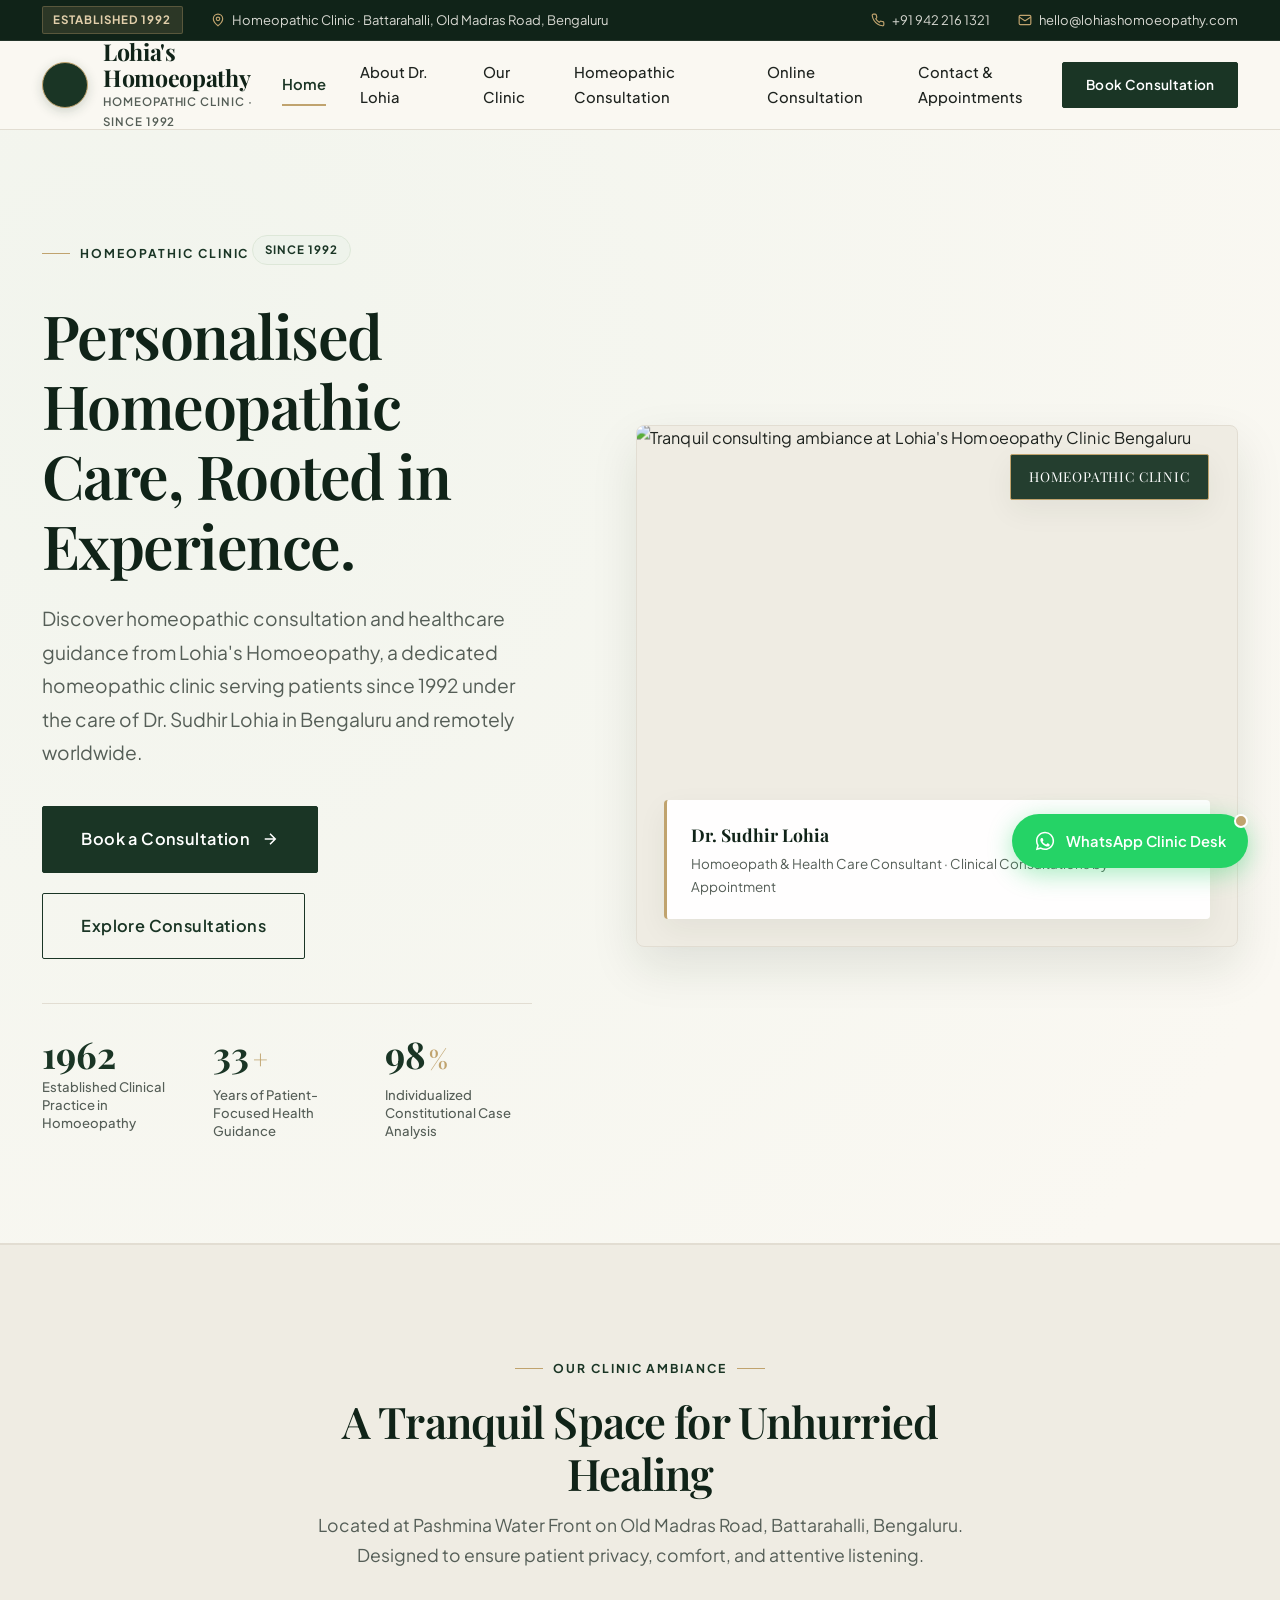
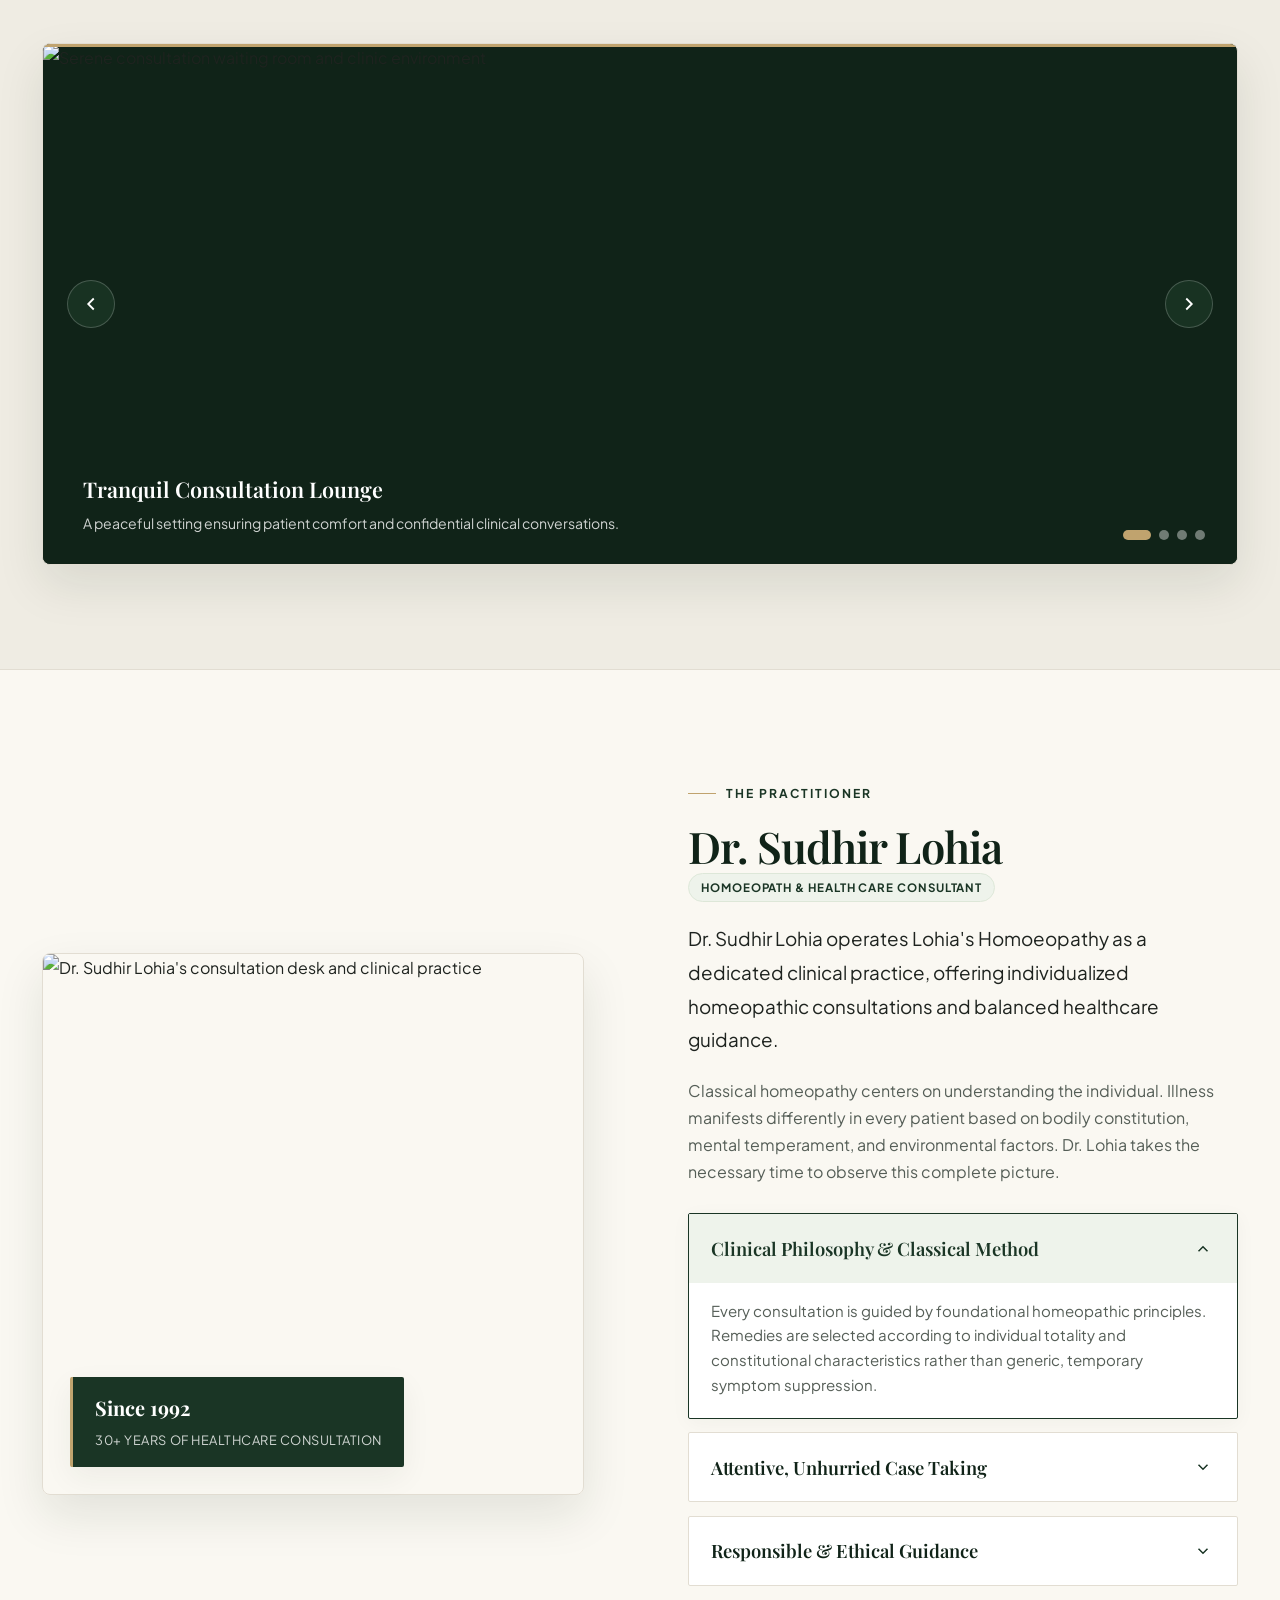
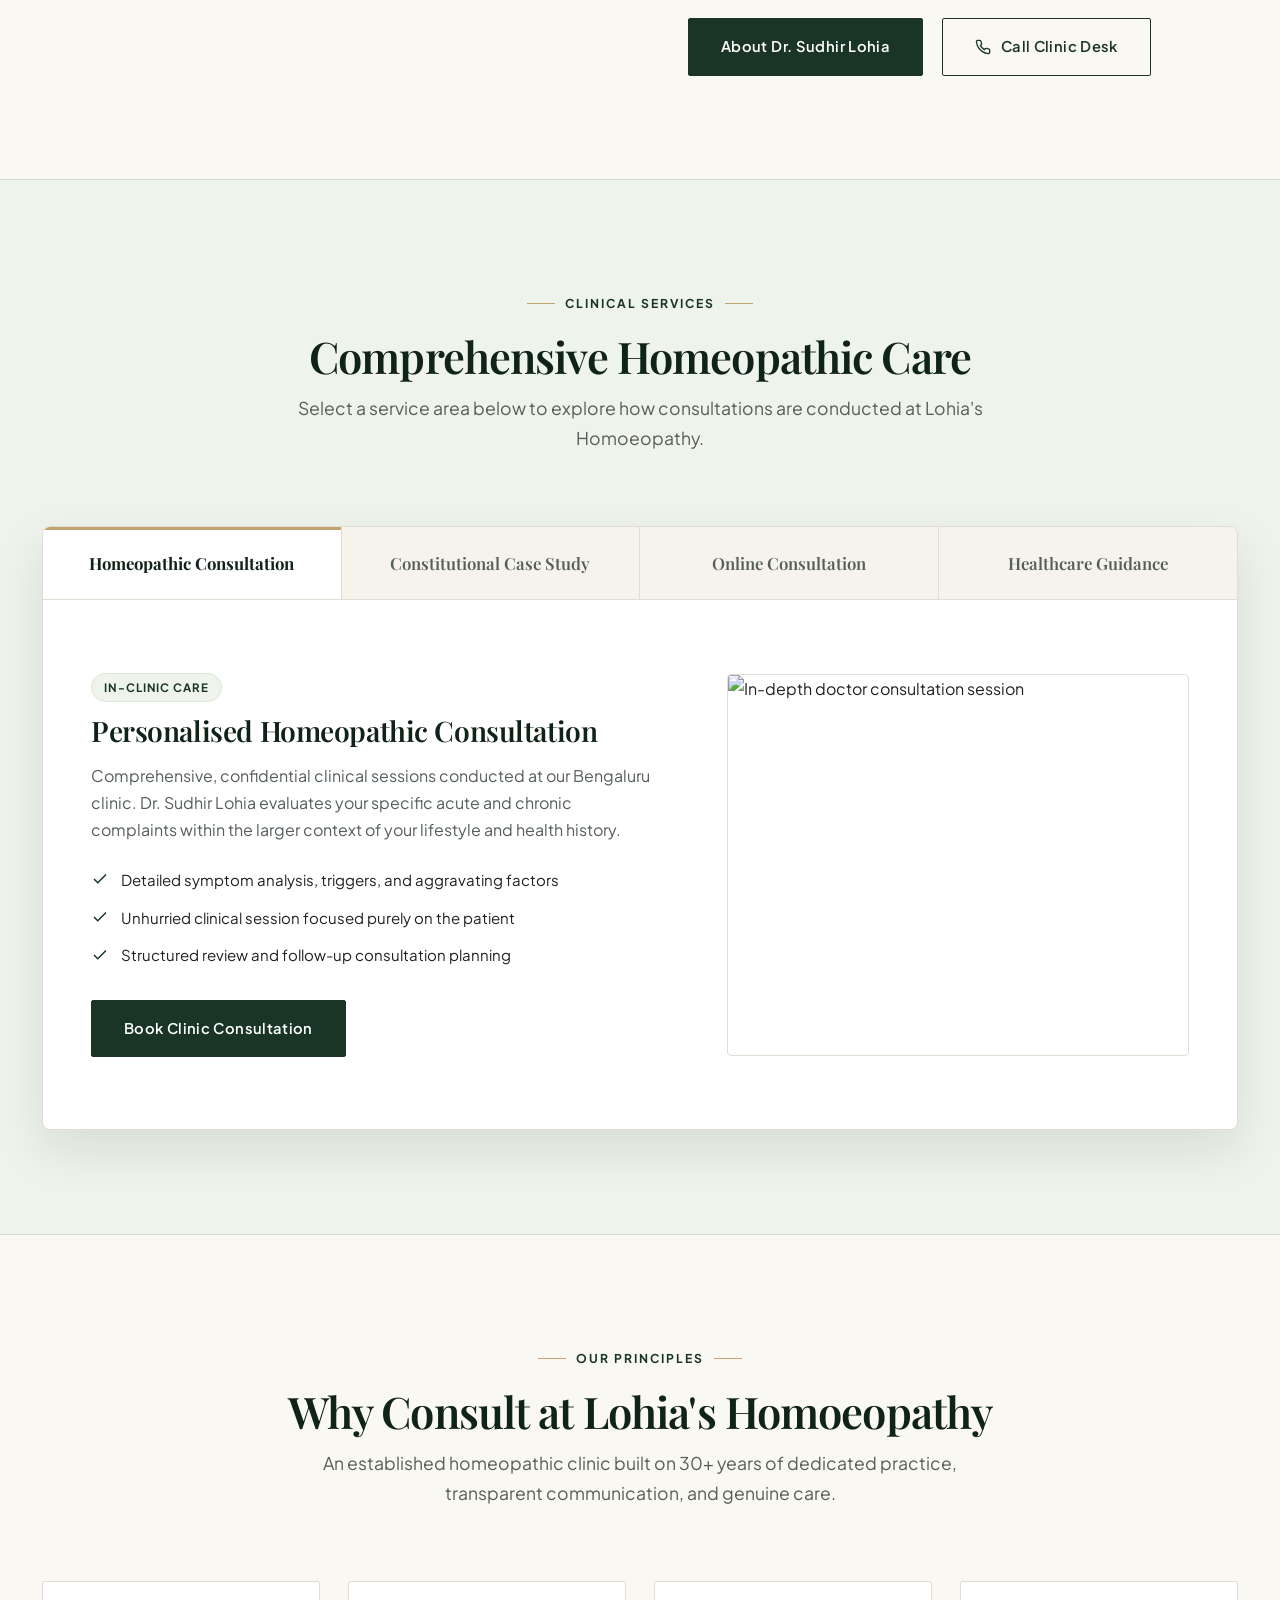
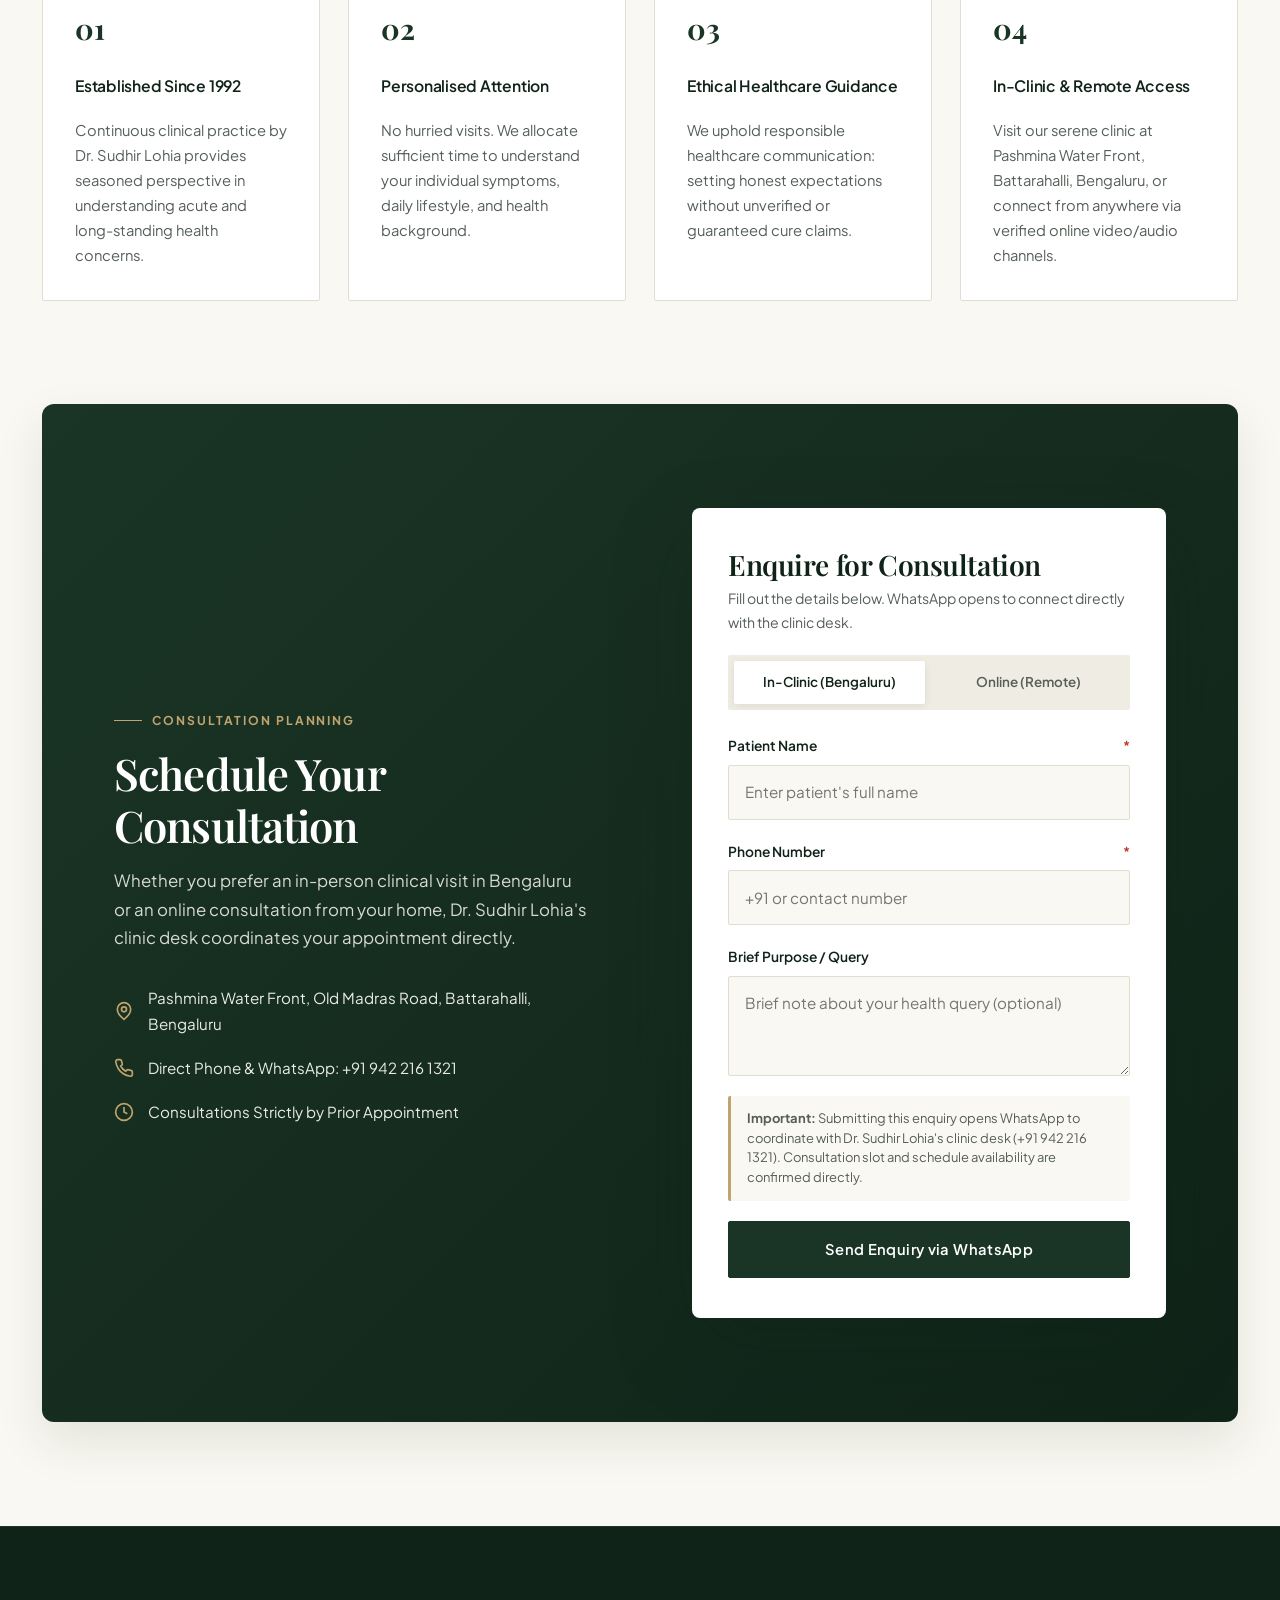
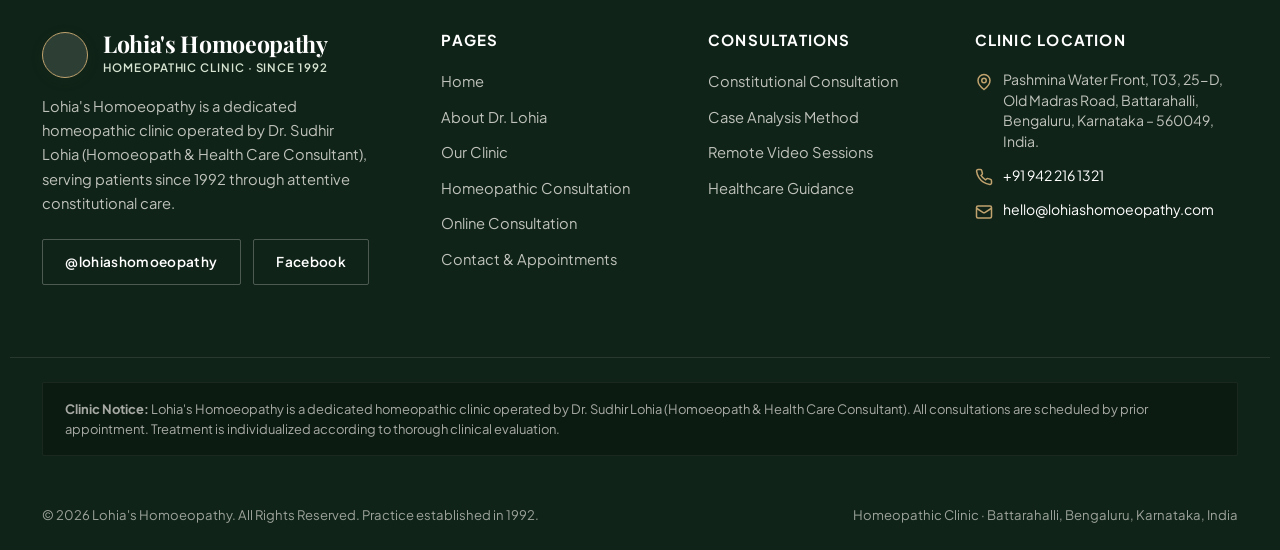
==== index.html @ fb3fc8ce "feat: add website pages, CSS styles, and deployment config for Lohia's Homoeopathy" ====
<!DOCTYPE html>
<html lang="en">
<head>
  <meta charset="UTF-8">
  <meta name="viewport" content="width=device-width, initial-scale=1.0">
  <title>Lohia's Homoeopathy | Homeopathic Clinic Bengaluru – Dr. Sudhir Lohia</title>
  <meta name="description" content="Lohia's Homoeopathy is a premier homeopathic clinic in Battarahalli, Bengaluru, operated by Dr. Sudhir Lohia since 1992. Personalised constitutional consultation and healthcare guidance.">
  <meta name="keywords" content="homeopathic clinic Bengaluru, Dr Sudhir Lohia, homeopathy doctor Battarahalli, Old Madras Road homeopathic clinic, online homeopathic consultation India">
  <meta name="author" content="Lohia's Homoeopathy">
  <link rel="canonical" href="https://www.lohiashomoeopathy.com/">

  <!-- Open Graph -->
  <meta property="og:type" content="website">
  <meta property="og:url" content="https://www.lohiashomoeopathy.com/">
  <meta property="og:title" content="Lohia's Homoeopathy | Homeopathic Clinic Since 1992">
  <meta property="og:description" content="Personalised homeopathic consultation and healthcare guidance by Dr. Sudhir Lohia. Established in 1992 in Bengaluru.">
  <meta property="og:site_name" content="Lohia's Homoeopathy">

  <!-- Google Fonts Preconnect -->
  <link rel="preconnect" href="https://fonts.googleapis.com">
  <link rel="preconnect" href="https://fonts.gstatic.com" crossorigin>
  <link href="https://fonts.googleapis.com/css2?family=Playfair+Display:ital,wght@0,500;0,600;0,700;1,400;1,600&family=Plus+Jakarta+Sans:wght@300;400;500;600;700&display=swap" rel="stylesheet">

  <link rel="stylesheet" href="css/style.css">

  <!-- Schema.org Medical Clinic Structured Data -->
  <script type="application/ld+json">
  {
    "@context": "https://schema.org",
    "@type": "MedicalClinic",
    "name": "Lohia's Homoeopathy",
    "description": "Homeopathic clinic in Bengaluru operated by Dr. Sudhir Lohia, Homoeopath & Health Care Consultant. Established in 1992.",
    "telephone": "+919422161321",
    "email": "hello@lohiashomoeopathy.com",
    "url": "https://www.lohiashomoeopathy.com",
    "foundingDate": "1992",
    "founder": {
      "@type": "Person",
      "name": "Dr. Sudhir Lohia",
      "jobTitle": "Homoeopath & Health Care Consultant"
    },
    "address": {
      "@type": "PostalAddress",
      "streetAddress": "Pashmina Water Front, T03, 25-D, Old Madras Road, Battarahalli",
      "addressLocality": "Bengaluru",
      "addressRegion": "Karnataka",
      "postalCode": "560049",
      "addressCountry": "IN"
    },
    "priceRange": "$$"
  }
  </script>
</head>
<body>

  <a href="#mainContent" class="skip-link">Skip to main content</a>

  <!-- Top Utility Strip -->
  <div class="top-bar">
    <div class="container top-bar-inner">
      <div class="top-bar-left">
        <span class="top-bar-badge">Established 1992</span>
        <span class="top-bar-item">
          <svg width="14" height="14" viewBox="0 0 24 24" fill="none" stroke="currentColor" stroke-width="2"><path d="M20 10c0 6-8 12-8 12s-8-6-8-12a8 8 0 0 1 16 0Z"/><circle cx="12" cy="10" r="3"/></svg>
          Homeopathic Clinic · Battarahalli, Old Madras Road, Bengaluru
        </span>
      </div>
      <div class="top-bar-right">
        <a href="tel:+919422161321" class="top-bar-item">
          <svg width="14" height="14" viewBox="0 0 24 24" fill="none" stroke="currentColor" stroke-width="2"><path d="M22 16.92v3a2 2 0 0 1-2.18 2 19.79 19.79 0 0 1-8.63-3.07 19.5 19.5 0 0 1-6-6 19.79 19.79 0 0 1-3.07-8.67A2 2 0 0 1 4.11 2h3a2 2 0 0 1 2 1.72 12.84 12.84 0 0 0 .7 2.81 2 2 0 0 1-.45 2.11L8.09 9.91a16 16 0 0 0 6 6l1.27-1.27a2 2 0 0 1 2.11-.45 12.84 12.84 0 0 0 2.81.7A2 2 0 0 1 22 16.92z"/></svg>
          +91 942 216 1321
        </a>
        <a href="mailto:hello@lohiashomoeopathy.com" class="top-bar-item">
          <svg width="14" height="14" viewBox="0 0 24 24" fill="none" stroke="currentColor" stroke-width="2"><rect width="20" height="16" x="2" y="4" rx="2"/><path d="m22 7-8.97 5.7a1.94 1.94 0 0 1-2.06 0L2 7"/></svg>
          hello@lohiashomoeopathy.com
        </a>
      </div>
    </div>
  </div>

  <!-- Main Site Header -->
  <header class="site-header" id="siteHeader">
    <div class="container nav-container">
      <a href="index.html" class="brand" aria-label="Lohia's Homoeopathy Clinic Home">
        <div class="brand-emblem">
          <svg viewBox="0 0 24 24" fill="none" stroke="currentColor" stroke-width="1.8" stroke-linecap="round" stroke-linejoin="round">
            <path d="M12 2v20M17 5H9.5a3.5 3.5 0 0 0 0 7h5a3.5 3.5 0 0 1 0 7H6"/>
          </svg>
        </div>
        <div class="brand-text">
          <span class="brand-name">Lohia's Homoeopathy</span>
          <span class="brand-tagline">Homeopathic Clinic · Since 1992</span>
        </div>
      </a>

      <!-- Desktop Nav -->
      <nav class="nav-menu" aria-label="Primary Navigation">
        <a href="index.html" class="nav-link active">Home</a>
        <a href="about.html" class="nav-link">About Dr. Lohia</a>
        <a href="clinic.html" class="nav-link">Our Clinic</a>
        <a href="consultation.html" class="nav-link">Homeopathic Consultation</a>
        <a href="online-consultation.html" class="nav-link">Online Consultation</a>
        <a href="contact.html" class="nav-link">Contact &amp; Appointments</a>
      </nav>

      <div class="nav-actions">
        <button type="button" class="btn btn-primary btn-sm btn-header-cta" data-modal-trigger="consultation">
          Book Consultation
        </button>
        <button type="button" class="mobile-toggle" id="mobileToggle" aria-label="Open navigation menu">
          <svg width="24" height="24" viewBox="0 0 24 24" fill="none" stroke="currentColor" stroke-width="2" stroke-linecap="round"><line x1="3" y1="12" x2="21" y2="12"/><line x1="3" y1="6" x2="21" y2="6"/><line x1="3" y1="18" x2="21" y2="18"/></svg>
        </button>
      </div>
    </div>
  </header>

  <!-- Mobile Drawer -->
  <div class="mobile-drawer-backdrop" id="mobileBackdrop"></div>
  <aside class="mobile-nav-drawer" id="mobileDrawer" aria-label="Mobile Navigation">
    <div class="mobile-drawer-header">
      <div class="brand">
        <div class="brand-emblem">
          <svg viewBox="0 0 24 24" fill="none" stroke="currentColor" stroke-width="1.8"><path d="M12 2v20M17 5H9.5a3.5 3.5 0 0 0 0 7h5a3.5 3.5 0 0 1 0 7H6"/></svg>
        </div>
        <div class="brand-text">
          <span class="brand-name">Lohia's</span>
          <span class="brand-tagline">Homeopathic Clinic</span>
        </div>
      </div>
      <button type="button" class="modal-close-btn" id="mobileClose" aria-label="Close navigation menu">
        <svg width="20" height="20" viewBox="0 0 24 24" fill="none" stroke="currentColor" stroke-width="2"><line x1="18" y1="6" x2="6" y2="18"/><line x1="6" y1="6" x2="18" y2="18"/></svg>
      </button>
    </div>

    <div class="mobile-nav-list">
      <a href="index.html" class="mobile-nav-link active">Home</a>
      <a href="about.html" class="mobile-nav-link">About Dr. Lohia</a>
      <a href="clinic.html" class="mobile-nav-link">Our Clinic</a>
      <a href="consultation.html" class="mobile-nav-link">Homeopathic Consultation</a>
      <a href="online-consultation.html" class="mobile-nav-link">Online Consultation</a>
      <a href="contact.html" class="mobile-nav-link">Contact &amp; Appointments</a>
    </div>

    <button type="button" class="btn btn-primary" style="width: 100%; margin-bottom: 1.5rem;" data-modal-trigger="consultation">
      Book a Consultation
    </button>

    <div class="mobile-drawer-footer">
      <div style="margin-bottom: 0.65rem;">
        <span class="top-bar-badge">Homeopathic Clinic · Since 1992</span>
      </div>
      <p style="font-size: 0.85rem; color: var(--color-text-muted); margin-bottom: 0.75rem;">
        Pashmina Water Front, Old Madras Road, Battarahalli, Bengaluru
      </p>
      <p style="font-size: 0.85rem; color: var(--color-text-muted);">
        <a href="tel:+919422161321" style="font-weight: 600; color: var(--color-primary-dark);">+91 942 216 1321</a>
      </p>
    </div>
  </aside>

  <!-- Main Content -->
  <main id="mainContent">
    
    <!-- 1. Cinematic Hero Section -->
    <section class="hero">
      <div class="container hero-grid">
        <div class="hero-content">
          <div class="reveal-on-scroll stagger-1" style="margin-bottom: 1.25rem;">
            <span class="eyebrow">Homeopathic Clinic</span>
            <span class="badge-tag">Since 1992</span>
          </div>

          <h1 class="hero-title reveal-on-scroll stagger-2">
            Personalised Homeopathic Care, Rooted in Experience.
          </h1>

          <p class="hero-description reveal-on-scroll stagger-3">
            Discover homeopathic consultation and healthcare guidance from Lohia's Homoeopathy, a dedicated homeopathic clinic serving patients since 1992 under the care of Dr. Sudhir Lohia in Bengaluru and remotely worldwide.
          </p>

          <div class="hero-actions reveal-on-scroll stagger-4">
            <button type="button" class="btn btn-primary btn-lg" data-modal-trigger="consultation">
              Book a Consultation
              <svg width="18" height="18" viewBox="0 0 24 24" fill="none" stroke="currentColor" stroke-width="2"><path d="M5 12h14M12 5l7 7-7 7"/></svg>
            </button>
            <a href="consultation.html" class="btn btn-secondary btn-lg">
              Explore Consultations
            </a>
          </div>

          <!-- Animated Experience Counter -->
          <div class="hero-experience-strip reveal-on-scroll stagger-4">
            <div class="experience-counter-item">
              <div class="counter-number-wrap">
                <span class="counter-value" data-counter="1992">1992</span>
              </div>
              <span class="counter-label">Established Clinical Practice in Homoeopathy</span>
            </div>

            <div class="experience-counter-item">
              <div class="counter-number-wrap">
                <span class="counter-value" data-counter="34">0</span>
                <span class="counter-suffix">+</span>
              </div>
              <span class="counter-label">Years of Patient-Focused Health Guidance</span>
            </div>

            <div class="experience-counter-item">
              <div class="counter-number-wrap">
                <span class="counter-value" data-counter="100">0</span>
                <span class="counter-suffix">%</span>
              </div>
              <span class="counter-label">Individualized Constitutional Case Analysis</span>
            </div>
          </div>
        </div>

        <div class="hero-visual-frame reveal-on-scroll stagger-2">
          <div class="hero-visual-card">
            <img src="https://images.unsplash.com/photo-1629909613654-28e377c37b09?auto=format&fit=crop&w=1200&q=80" 
                 alt="Tranquil consulting ambiance at Lohia's Homoeopathy Clinic Bengaluru" 
                 width="600" height="520">
            <div class="hero-overlay-stamp">Homeopathic Clinic</div>
          </div>

          <div class="hero-caption-card">
            <div class="hero-caption-title">Dr. Sudhir Lohia</div>
            <div class="hero-caption-text">Homoeopath &amp; Health Care Consultant · Clinical Consultations by Appointment</div>
          </div>
        </div>
      </div>
    </section>

    <!-- 2. Auto-Playing Clinic Carousel Section -->
    <section class="section section-alt">
      <div class="container">
        <div class="section-header text-center reveal-on-scroll">
          <span class="eyebrow eyebrow-center">Our Clinic Ambiance</span>
          <h2>A Tranquil Space for Unhurried Healing</h2>
          <p>
            Located at Pashmina Water Front on Old Madras Road, Battarahalli, Bengaluru. Designed to ensure patient privacy, comfort, and attentive listening.
          </p>
        </div>

        <!-- Carousel Component with 2-3s Auto timer & touch/swipe -->
        <div class="carousel-wrapper reveal-on-scroll">
          <div class="carousel-progress-bar" id="carouselProgressBar"></div>

          <div class="carousel-track-container" id="clinicCarouselTrack">
            <!-- Slide 1 -->
            <div class="carousel-slide active" role="group" aria-label="Slide 1 of 4">
              <img src="https://images.unsplash.com/photo-1516549655169-df83a0774514?auto=format&fit=crop&w=1200&q=80" 
                   alt="Serene consultation waiting room and clinic environment" 
                   loading="lazy">
              <div class="carousel-slide-caption">
                <div class="carousel-slide-title">Tranquil Consultation Lounge</div>
                <p class="carousel-slide-sub">A peaceful setting ensuring patient comfort and confidential clinical conversations.</p>
              </div>
            </div>

            <!-- Slide 2 -->
            <div class="carousel-slide" role="group" aria-label="Slide 2 of 4">
              <img src="https://images.unsplash.com/photo-1576091160399-112ba8d25d1d?auto=format&fit=crop&w=1200&q=80" 
                   alt="Doctor consulting desk for in-depth homeopathic case taking" 
                   loading="lazy">
              <div class="carousel-slide-caption">
                <div class="carousel-slide-title">Attentive Doctor Consultation Desk</div>
                <p class="carousel-slide-sub">Dedicated, unhurried time spent understanding your complete health picture and symptoms.</p>
              </div>
            </div>

            <!-- Slide 3 -->
            <div class="carousel-slide" role="group" aria-label="Slide 3 of 4">
              <img src="https://images.unsplash.com/photo-1622253692010-333f2da6031d?auto=format&fit=crop&w=1200&q=80" 
                   alt="Clinical case study and prescription evaluation" 
                   loading="lazy">
              <div class="carousel-slide-caption">
                <div class="carousel-slide-title">Constitutional Case Evaluation</div>
                <p class="carousel-slide-sub">Careful case analysis following classical homeopathic methodology since 1992.</p>
              </div>
            </div>

            <!-- Slide 4 -->
            <div class="carousel-slide" role="group" aria-label="Slide 4 of 4">
              <img src="https://images.unsplash.com/photo-1584308666744-24d5c474f2ae?auto=format&fit=crop&w=1200&q=80" 
                   alt="Clinical remedy preparation and dispensing area" 
                   loading="lazy">
              <div class="carousel-slide-caption">
                <div class="carousel-slide-title">Clinical Remedy Dispensing</div>
                <p class="carousel-slide-sub">Carefully dispensed homeopathic preparations tailored directly to the patient's consultation.</p>
              </div>
            </div>
          </div>

          <!-- Carousel Controls -->
          <button type="button" class="carousel-nav-btn carousel-prev" id="carouselPrev" aria-label="Previous slide">
            <svg width="22" height="22" viewBox="0 0 24 24" fill="none" stroke="currentColor" stroke-width="2"><path d="m15 18-6-6 6-6"/></svg>
          </button>
          <button type="button" class="carousel-nav-btn carousel-next" id="carouselNext" aria-label="Next slide">
            <svg width="22" height="22" viewBox="0 0 24 24" fill="none" stroke="currentColor" stroke-width="2"><path d="m9 18 6-6-6-6"/></svg>
          </button>

          <!-- Dots Pagination -->
          <div class="carousel-indicators" role="tablist">
            <button type="button" class="carousel-dot active" role="tab" aria-selected="true" aria-label="Go to slide 1"></button>
            <button type="button" class="carousel-dot" role="tab" aria-selected="false" aria-label="Go to slide 2"></button>
            <button type="button" class="carousel-dot" role="tab" aria-selected="false" aria-label="Go to slide 3"></button>
            <button type="button" class="carousel-dot" role="tab" aria-selected="false" aria-label="Go to slide 4"></button>
          </div>
        </div>
      </div>
    </section>

    <!-- 3. Interactive Doctor Introduction Section -->
    <section class="section">
      <div class="container doctor-interactive-grid">
        <div class="doctor-media-col reveal-on-scroll">
          <div class="doctor-portrait-frame">
            <img src="https://images.unsplash.com/photo-1532938911079-1b06ac7ceec7?auto=format&fit=crop&w=1000&q=80" 
                 alt="Dr. Sudhir Lohia's consultation desk and clinical practice" 
                 width="540" height="540" loading="lazy">
          </div>
          <div class="doctor-experience-tag">
            <strong>Since 1992</strong>
            <span>30+ Years of Healthcare Consultation</span>
          </div>
        </div>

        <div class="doctor-text-col reveal-on-scroll">
          <span class="eyebrow">The Practitioner</span>
          <h2>Dr. Sudhir Lohia</h2>
          <span class="badge-tag" style="margin-bottom: 1.25rem;">Homoeopath &amp; Health Care Consultant</span>

          <p class="lead">
            Dr. Sudhir Lohia operates Lohia's Homoeopathy as a dedicated clinical practice, offering individualized homeopathic consultations and balanced healthcare guidance.
          </p>

          <p>
            Classical homeopathy centers on understanding the individual. Illness manifests differently in every patient based on bodily constitution, mental temperament, and environmental factors. Dr. Lohia takes the necessary time to observe this complete picture.
          </p>

          <!-- Interactive Accordion Tabs -->
          <div class="doctor-tabs">
            <!-- Tab 1 -->
            <div class="doctor-tab-item active">
              <button type="button" class="doctor-tab-header" aria-expanded="true">
                <span>Clinical Philosophy &amp; Classical Method</span>
                <span class="doctor-tab-icon">
                  <svg width="18" height="18" viewBox="0 0 24 24" fill="none" stroke="currentColor" stroke-width="2"><path d="m6 9 6 6 6-6"/></svg>
                </span>
              </button>
              <div class="doctor-tab-content">
                <p>
                  Every consultation is guided by foundational homeopathic principles. Remedies are selected according to individual totality and constitutional characteristics rather than generic, temporary symptom suppression.
                </p>
              </div>
            </div>

            <!-- Tab 2 -->
            <div class="doctor-tab-item">
              <button type="button" class="doctor-tab-header" aria-expanded="false">
                <span>Attentive, Unhurried Case Taking</span>
                <span class="doctor-tab-icon">
                  <svg width="18" height="18" viewBox="0 0 24 24" fill="none" stroke="currentColor" stroke-width="2"><path d="m6 9 6 6 6-6"/></svg>
                </span>
              </button>
              <div class="doctor-tab-content">
                <p>
                  An initial consultation with Dr. Lohia involves thorough evaluation of chief complaints, triggers, modalities, physical sensitivities, sleep patterns, and lifestyle stresses to determine the most suitable homeopathic guidance.
                </p>
              </div>
            </div>

            <!-- Tab 3 -->
            <div class="doctor-tab-item">
              <button type="button" class="doctor-tab-header" aria-expanded="false">
                <span>Responsible &amp; Ethical Guidance</span>
                <span class="doctor-tab-icon">
                  <svg width="18" height="18" viewBox="0 0 24 24" fill="none" stroke="currentColor" stroke-width="2"><path d="m6 9 6 6 6-6"/></svg>
                </span>
              </button>
              <div class="doctor-tab-content">
                <p>
                  We operate with transparent medical ethics: setting realistic timelines, clarifying the course of treatment, and offering balanced dietary and daily lifestyle advice alongside prescribed remedies.
                </p>
              </div>
            </div>
          </div>

          <div class="btn-group" style="margin-top: 2rem;">
            <a href="about.html" class="btn btn-primary">About Dr. Sudhir Lohia</a>
            <a href="tel:+919422161321" class="btn btn-secondary">
              <svg width="16" height="16" viewBox="0 0 24 24" fill="none" stroke="currentColor" stroke-width="2"><path d="M22 16.92v3a2 2 0 0 1-2.18 2 19.79 19.79 0 0 1-8.63-3.07 19.5 19.5 0 0 1-6-6 19.79 19.79 0 0 1-3.07-8.67A2 2 0 0 1 4.11 2h3a2 2 0 0 1 2 1.72 12.84 12.84 0 0 0 .7 2.81 2 2 0 0 1-.45 2.11L8.09 9.91a16 16 0 0 0 6 6l1.27-1.27a2 2 0 0 1 2.11-.45 12.84 12.84 0 0 0 2.81.7A2 2 0 0 1 22 16.92z"/></svg>
              Call Clinic Desk
            </a>
          </div>
        </div>
      </div>
    </section>

    <!-- 4. Interactive Clinical Services Presentation -->
    <section class="section section-wash">
      <div class="container">
        <div class="section-header text-center reveal-on-scroll">
          <span class="eyebrow eyebrow-center">Clinical Services</span>
          <h2>Comprehensive Homeopathic Care</h2>
          <p>
            Select a service area below to explore how consultations are conducted at Lohia's Homoeopathy.
          </p>
        </div>

        <div class="service-showcase-box reveal-on-scroll">
          <!-- Interactive Tabs -->
          <div class="service-tab-nav" role="tablist">
            <button type="button" class="service-tab-btn active" data-service-target="servicePane1" role="tab" aria-selected="true">
              Homeopathic Consultation
            </button>
            <button type="button" class="service-tab-btn" data-service-target="servicePane2" role="tab" aria-selected="false">
              Constitutional Case Study
            </button>
            <button type="button" class="service-tab-btn" data-service-target="servicePane3" role="tab" aria-selected="false">
              Online Consultation
            </button>
            <button type="button" class="service-tab-btn" data-service-target="servicePane4" role="tab" aria-selected="false">
              Healthcare Guidance
            </button>
          </div>

          <div class="service-pane-container">
            <!-- Pane 1: Homeopathic Consultation -->
            <div class="service-pane active" id="servicePane1">
              <div class="service-pane-content">
                <span class="badge-tag" style="margin-bottom: 0.75rem;">In-Clinic Care</span>
                <h3>Personalised Homeopathic Consultation</h3>
                <p>
                  Comprehensive, confidential clinical sessions conducted at our Bengaluru clinic. Dr. Sudhir Lohia evaluates your specific acute and chronic complaints within the larger context of your lifestyle and health history.
                </p>
                <div class="service-feature-checklist">
                  <div class="checklist-item">
                    <svg width="18" height="18" viewBox="0 0 24 24" fill="none" stroke="currentColor" stroke-width="2"><polyline points="20 6 9 17 4 12"/></svg>
                    <span>Detailed symptom analysis, triggers, and aggravating factors</span>
                  </div>
                  <div class="checklist-item">
                    <svg width="18" height="18" viewBox="0 0 24 24" fill="none" stroke="currentColor" stroke-width="2"><polyline points="20 6 9 17 4 12"/></svg>
                    <span>Unhurried clinical session focused purely on the patient</span>
                  </div>
                  <div class="checklist-item">
                    <svg width="18" height="18" viewBox="0 0 24 24" fill="none" stroke="currentColor" stroke-width="2"><polyline points="20 6 9 17 4 12"/></svg>
                    <span>Structured review and follow-up consultation planning</span>
                  </div>
                </div>
                <button type="button" class="btn btn-primary" data-modal-trigger="consultation" data-service="Homeopathic Consultation (In-Clinic)">
                  Book Clinic Consultation
                </button>
              </div>
              <div class="service-pane-media">
                <img src="https://images.unsplash.com/photo-1576091160399-112ba8d25d1d?auto=format&fit=crop&w=800&q=80" 
                     alt="In-depth doctor consultation session" loading="lazy">
              </div>
            </div>

            <!-- Pane 2: Constitutional Case Study -->
            <div class="service-pane" id="servicePane2">
              <div class="service-pane-content">
                <span class="badge-tag" style="margin-bottom: 0.75rem;">Deep Case Analysis</span>
                <h3>In-Depth Constitutional Case Analysis</h3>
                <p>
                  In classical homeopathy, constitutional analysis looks beyond isolated symptoms. We review bodily responses to temperature, sleep rhythms, digestion, and emotional stressors to choose tailored remedies.
                </p>
                <div class="service-feature-checklist">
                  <div class="checklist-item">
                    <svg width="18" height="18" viewBox="0 0 24 24" fill="none" stroke="currentColor" stroke-width="2"><polyline points="20 6 9 17 4 12"/></svg>
                    <span>Evaluation of constitutional sensitivities and hereditary predispositions</span>
                  </div>
                  <div class="checklist-item">
                    <svg width="18" height="18" viewBox="0 0 24 24" fill="none" stroke="currentColor" stroke-width="2"><polyline points="20 6 9 17 4 12"/></svg>
                    <span>Carefully matched homeopathic preparations dispensed directly for patient care</span>
                  </div>
                  <div class="checklist-item">
                    <svg width="18" height="18" viewBox="0 0 24 24" fill="none" stroke="currentColor" stroke-width="2"><polyline points="20 6 9 17 4 12"/></svg>
                    <span>Clear instructions on dosage timing, storage, and intake</span>
                  </div>
                </div>
                <a href="consultation.html" class="btn btn-primary">Learn About Constitutional Care</a>
              </div>
              <div class="service-pane-media">
                <img src="https://images.unsplash.com/photo-1584308666744-24d5c474f2ae?auto=format&fit=crop&w=800&q=80" 
                     alt="Careful homeopathic remedy preparation for patient care" loading="lazy">
              </div>
            </div>

            <!-- Pane 3: Online Consultation -->
            <div class="service-pane" id="servicePane3">
              <div class="service-pane-content">
                <span class="badge-tag" style="margin-bottom: 0.75rem;">Remote Healthcare</span>
                <h3>Remote Online Consultation</h3>
                <p>
                  For individuals outside Bengaluru or unable to travel to the clinic, Dr. Sudhir Lohia provides structured video and telephone consultations with the same thorough standard of care.
                </p>
                <div class="service-feature-checklist">
                  <div class="checklist-item">
                    <svg width="18" height="18" viewBox="0 0 24 24" fill="none" stroke="currentColor" stroke-width="2"><polyline points="20 6 9 17 4 12"/></svg>
                    <span>Convenient video calls or focused telephone sessions</span>
                  </div>
                  <div class="checklist-item">
                    <svg width="18" height="18" viewBox="0 0 24 24" fill="none" stroke="currentColor" stroke-width="2"><polyline points="20 6 9 17 4 12"/></svg>
                    <span>Direct appointment coordination via WhatsApp desk</span>
                  </div>
                  <div class="checklist-item">
                    <svg width="18" height="18" viewBox="0 0 24 24" fill="none" stroke="currentColor" stroke-width="2"><polyline points="20 6 9 17 4 12"/></svg>
                    <span>Comprehensive patient support for outstation and global patients</span>
                  </div>
                </div>
                <a href="online-consultation.html" class="btn btn-primary">Start Online Consultation</a>
              </div>
              <div class="service-pane-media">
                <img src="https://images.unsplash.com/photo-1622253692010-333f2da6031d?auto=format&fit=crop&w=800&q=80" 
                     alt="Doctor conducting online consultation and medical review" loading="lazy">
              </div>
            </div>

            <!-- Pane 4: Healthcare Guidance -->
            <div class="service-pane" id="servicePane4">
              <div class="service-pane-content">
                <span class="badge-tag" style="margin-bottom: 0.75rem;">Holistic Wellness</span>
                <h3>Healthcare &amp; Preventive Guidance</h3>
                <p>
                  Homoeopathic consultation is enriched by sound healthcare advice. Dr. Lohia provides realistic guidance on nutrition, daily routine, hydration, and restful habits for holistic vitality.
                </p>
                <div class="service-feature-checklist">
                  <div class="checklist-item">
                    <svg width="18" height="18" viewBox="0 0 24 24" fill="none" stroke="currentColor" stroke-width="2"><polyline points="20 6 9 17 4 12"/></svg>
                    <span>Practical dietary recommendations harmonized with your constitution</span>
                  </div>
                  <div class="checklist-item">
                    <svg width="18" height="18" viewBox="0 0 24 24" fill="none" stroke="currentColor" stroke-width="2"><polyline points="20 6 9 17 4 12"/></svg>
                    <span>Daily routine and sleep hygiene guidance</span>
                  </div>
                  <div class="checklist-item">
                    <svg width="18" height="18" viewBox="0 0 24 24" fill="none" stroke="currentColor" stroke-width="2"><polyline points="20 6 9 17 4 12"/></svg>
                    <span>Understanding seasonal vulnerabilities and building natural resilience</span>
                  </div>
                </div>
                <button type="button" class="btn btn-primary" data-modal-trigger="consultation" data-service="Healthcare Guidance">
                  Inquire Regarding Guidance
                </button>
              </div>
              <div class="service-pane-media">
                <img src="https://images.unsplash.com/photo-1512069772995-ec65ed45afd6?auto=format&fit=crop&w=800&q=80" 
                     alt="Natural healthcare details and wellness balance" loading="lazy">
              </div>
            </div>
          </div>
        </div>
      </div>
    </section>

    <!-- 5. Why Choose Our Clinic (Strictly Verified Facts) -->
    <section class="section">
      <div class="container">
        <div class="section-header text-center reveal-on-scroll">
          <span class="eyebrow eyebrow-center">Our Principles</span>
          <h2>Why Consult at Lohia's Homoeopathy</h2>
          <p>
            An established homeopathic clinic built on 30+ years of dedicated practice, transparent communication, and genuine care.
          </p>
        </div>

        <div style="display: grid; grid-template-columns: repeat(auto-fit, minmax(260px, 1fr)); gap: 1.75rem;">
          <div class="contact-info-card reveal-on-scroll" style="flex-direction: column; padding: 2rem;">
            <span style="font-family: var(--font-serif); font-size: 1.8rem; font-weight: 700; color: var(--color-primary); line-height: 1; margin-bottom: 1rem;">01</span>
            <h4>Established Since 1992</h4>
            <p style="font-size: 0.92rem; color: var(--color-text-muted); margin: 0;">
              Continuous clinical practice by Dr. Sudhir Lohia provides seasoned perspective in understanding acute and long-standing health concerns.
            </p>
          </div>

          <div class="contact-info-card reveal-on-scroll" style="flex-direction: column; padding: 2rem;">
            <span style="font-family: var(--font-serif); font-size: 1.8rem; font-weight: 700; color: var(--color-primary); line-height: 1; margin-bottom: 1rem;">02</span>
            <h4>Personalised Attention</h4>
            <p style="font-size: 0.92rem; color: var(--color-text-muted); margin: 0;">
              No hurried visits. We allocate sufficient time to understand your individual symptoms, daily lifestyle, and health background.
            </p>
          </div>

          <div class="contact-info-card reveal-on-scroll" style="flex-direction: column; padding: 2rem;">
            <span style="font-family: var(--font-serif); font-size: 1.8rem; font-weight: 700; color: var(--color-primary); line-height: 1; margin-bottom: 1rem;">03</span>
            <h4>Ethical Healthcare Guidance</h4>
            <p style="font-size: 0.92rem; color: var(--color-text-muted); margin: 0;">
              We uphold responsible healthcare communication: setting honest expectations without unverified or guaranteed cure claims.
            </p>
          </div>

          <div class="contact-info-card reveal-on-scroll" style="flex-direction: column; padding: 2rem;">
            <span style="font-family: var(--font-serif); font-size: 1.8rem; font-weight: 700; color: var(--color-primary); line-height: 1; margin-bottom: 1rem;">04</span>
            <h4>In-Clinic &amp; Remote Access</h4>
            <p style="font-size: 0.92rem; color: var(--color-text-muted); margin: 0;">
              Visit our serene clinic at Pashmina Water Front, Battarahalli, Bengaluru, or connect from anywhere via verified online video/audio channels.
            </p>
          </div>
        </div>
      </div>
    </section>

    <!-- 6. Animated Appointment Enquiry Experience -->
    <section class="section" style="padding-top: 0;">
      <div class="container">
        <div class="appointment-section-wrap reveal-on-scroll">
          <div class="appointment-grid">
            <div class="appointment-content-side">
              <span class="eyebrow" style="color: var(--color-gold);">Consultation Planning</span>
              <h2>Schedule Your Consultation</h2>
              <p>
                Whether you prefer an in-person clinical visit in Bengaluru or an online consultation from your home, Dr. Sudhir Lohia's clinic desk coordinates your appointment directly.
              </p>

              <div class="clinic-quick-facts">
                <div class="quick-fact-item">
                  <svg width="20" height="20" viewBox="0 0 24 24" fill="none" stroke="currentColor" stroke-width="2"><path d="M20 10c0 6-8 12-8 12s-8-6-8-12a8 8 0 0 1 16 0Z"/><circle cx="12" cy="10" r="3"/></svg>
                  <span>Pashmina Water Front, Old Madras Road, Battarahalli, Bengaluru</span>
                </div>
                <div class="quick-fact-item">
                  <svg width="20" height="20" viewBox="0 0 24 24" fill="none" stroke="currentColor" stroke-width="2"><path d="M22 16.92v3a2 2 0 0 1-2.18 2 19.79 19.79 0 0 1-8.63-3.07 19.5 19.5 0 0 1-6-6 19.79 19.79 0 0 1-3.07-8.67A2 2 0 0 1 4.11 2h3a2 2 0 0 1 2 1.72 12.84 12.84 0 0 0 .7 2.81 2 2 0 0 1-.45 2.11L8.09 9.91a16 16 0 0 0 6 6l1.27-1.27a2 2 0 0 1 2.11-.45 12.84 12.84 0 0 0 2.81.7A2 2 0 0 1 22 16.92z"/></svg>
                  <span>Direct Phone &amp; WhatsApp: +91 942 216 1321</span>
                </div>
                <div class="quick-fact-item">
                  <svg width="20" height="20" viewBox="0 0 24 24" fill="none" stroke="currentColor" stroke-width="2"><circle cx="12" cy="12" r="10"/><polyline points="12 6 12 12 16 14"/></svg>
                  <span>Consultations Strictly by Prior Appointment</span>
                </div>
              </div>
            </div>

            <!-- Dynamic Enquiry Form -->
            <div class="appointment-form-card">
              <h3 style="margin-bottom: 0.35rem; color: var(--color-primary-dark);">Enquire for Consultation</h3>
              <p style="font-size: 0.88rem; color: var(--color-text-muted); margin-bottom: 1.25rem;">
                Fill out the details below. WhatsApp opens to connect directly with the clinic desk.
              </p>

              <form onsubmit="return handleConsultationEnquiry(event, this);">
                <div class="form-feedback" role="alert"></div>

                <!-- Honeypot -->
                <input type="text" name="hp_extra_verification" class="honeypot-field" tabindex="-1" autocomplete="off">

                <!-- Interactive Mode Toggle -->
                <div class="consultation-mode-toggle">
                  <button type="button" class="mode-toggle-btn active" data-mode="In-Person at Bengaluru Clinic">In-Clinic (Bengaluru)</button>
                  <button type="button" class="mode-toggle-btn" data-mode="Online Consultation (Video/Audio)">Online (Remote)</button>
                </div>
                <input type="hidden" name="consultation_mode" value="In-Person at Bengaluru Clinic">

                <div class="form-group">
                  <label class="form-label" for="homeName">Patient Name <span class="required">*</span></label>
                  <input type="text" id="homeName" name="patient_name" class="form-control" placeholder="Enter patient's full name" required>
                </div>

                <div class="form-group">
                  <label class="form-label" for="homePhone">Phone Number <span class="required">*</span></label>
                  <input type="tel" id="homePhone" name="patient_phone" class="form-control" placeholder="+91 or contact number" required>
                </div>

                <div class="form-group">
                  <label class="form-label" for="homeMessage">Brief Purpose / Query</label>
                  <textarea id="homeMessage" name="patient_message" class="form-control" rows="2" placeholder="Brief note about your health query (optional)"></textarea>
                </div>

                <div class="form-disclaimer">
                  <strong>Important:</strong> Submitting this enquiry opens WhatsApp to coordinate with Dr. Sudhir Lohia's clinic desk (+91 942 216 1321). Consultation slot and schedule availability are confirmed directly.
                </div>

                <button type="submit" class="btn btn-primary" style="width: 100%;">
                  Send Enquiry via WhatsApp
                </button>
              </form>
            </div>
          </div>
        </div>
      </div>
    </section>

  </main>

  <!-- Site Footer -->
  <footer class="site-footer">
    <div class="container footer-grid">
      <!-- Col 1 -->
      <div class="footer-col footer-brand">
        <div class="brand">
          <div class="brand-emblem" style="background: rgba(255,255,255,0.12);">
            <svg viewBox="0 0 24 24" fill="none" stroke="#FFFFFF" stroke-width="1.8"><path d="M12 2v20M17 5H9.5a3.5 3.5 0 0 0 0 7h5a3.5 3.5 0 0 1 0 7H6"/></svg>
          </div>
          <div class="brand-text">
            <span class="brand-name">Lohia's Homoeopathy</span>
            <span class="brand-tagline">Homeopathic Clinic · Since 1992</span>
          </div>
        </div>
        <p class="footer-desc">
          Lohia's Homoeopathy is a dedicated homeopathic clinic operated by Dr. Sudhir Lohia (Homoeopath &amp; Health Care Consultant), serving patients since 1992 through attentive constitutional care.
        </p>
        <div style="display: flex; gap: 0.75rem;">
          <a href="https://www.instagram.com/lohiashomoeopathy" target="_blank" rel="noopener noreferrer" class="btn btn-secondary btn-sm" style="color: #fff; border-color: rgba(255,255,255,0.25);">
            @lohiashomoeopathy
          </a>
          <a href="https://www.facebook.com/lohiashomoeopathy" target="_blank" rel="noopener noreferrer" class="btn btn-secondary btn-sm" style="color: #fff; border-color: rgba(255,255,255,0.25);">
            Facebook
          </a>
        </div>
      </div>

      <!-- Col 2 -->
      <div class="footer-col">
        <h4 class="footer-title">Pages</h4>
        <div class="footer-nav">
          <a href="index.html">Home</a>
          <a href="about.html">About Dr. Lohia</a>
          <a href="clinic.html">Our Clinic</a>
          <a href="consultation.html">Homeopathic Consultation</a>
          <a href="online-consultation.html">Online Consultation</a>
          <a href="contact.html">Contact &amp; Appointments</a>
        </div>
      </div>

      <!-- Col 3 -->
      <div class="footer-col">
        <h4 class="footer-title">Consultations</h4>
        <div class="footer-nav">
          <a href="consultation.html">Constitutional Consultation</a>
          <a href="consultation.html">Case Analysis Method</a>
          <a href="online-consultation.html">Remote Video Sessions</a>
          <a href="consultation.html">Healthcare Guidance</a>
        </div>
      </div>

      <!-- Col 4 -->
      <div class="footer-col">
        <h4 class="footer-title">Clinic Location</h4>
        <div class="footer-clinic-item">
          <svg width="18" height="18" viewBox="0 0 24 24" fill="none" stroke="currentColor" stroke-width="2"><path d="M20 10c0 6-8 12-8 12s-8-6-8-12a8 8 0 0 1 16 0Z"/><circle cx="12" cy="10" r="3"/></svg>
          <div>
            Pashmina Water Front, T03, 25-D,<br>
            Old Madras Road, Battarahalli,<br>
            Bengaluru, Karnataka – 560049, India.
          </div>
        </div>
        <div class="footer-clinic-item">
          <svg width="18" height="18" viewBox="0 0 24 24" fill="none" stroke="currentColor" stroke-width="2"><path d="M22 16.92v3a2 2 0 0 1-2.18 2 19.79 19.79 0 0 1-8.63-3.07 19.5 19.5 0 0 1-6-6 19.79 19.79 0 0 1-3.07-8.67A2 2 0 0 1 4.11 2h3a2 2 0 0 1 2 1.72 12.84 12.84 0 0 0 .7 2.81 2 2 0 0 1-.45 2.11L8.09 9.91a16 16 0 0 0 6 6l1.27-1.27a2 2 0 0 1 2.11-.45 12.84 12.84 0 0 0 2.81.7A2 2 0 0 1 22 16.92z"/></svg>
          <a href="tel:+919422161321" style="color: #fff;">+91 942 216 1321</a>
        </div>
        <div class="footer-clinic-item">
          <svg width="18" height="18" viewBox="0 0 24 24" fill="none" stroke="currentColor" stroke-width="2"><rect width="20" height="16" x="2" y="4" rx="2"/><path d="m22 7-8.97 5.7a1.94 1.94 0 0 1-2.06 0L2 7"/></svg>
          <a href="mailto:hello@lohiashomoeopathy.com" style="color: #fff;">hello@lohiashomoeopathy.com</a>
        </div>
      </div>
    </div>

    <div class="container">
      <div class="footer-legal-box">
        <strong>Clinic Notice:</strong> Lohia's Homoeopathy is a dedicated homeopathic clinic operated by Dr. Sudhir Lohia (Homoeopath &amp; Health Care Consultant). All consultations are scheduled by prior appointment. Treatment is individualized according to thorough clinical evaluation.
      </div>

      <div class="footer-bottom">
        <div>
          © <span id="currentYear"></span> Lohia's Homoeopathy. All Rights Reserved. Practice established in 1992.
        </div>
        <div>
          Homeopathic Clinic · Battarahalli, Bengaluru, Karnataka, India
        </div>
      </div>
    </div>
  </footer>

  <!-- Consultation Modal Dialog -->
  <div class="modal-overlay" id="consultationModal" role="dialog" aria-modal="true" aria-labelledby="modalTitle">
    <div class="modal-box">
      <div class="modal-header">
        <div>
          <h3 id="modalTitle">Consultation Enquiry</h3>
          <p>Lohia's Homoeopathy Clinic · Dr. Sudhir Lohia</p>
        </div>
        <button type="button" class="modal-close-btn" id="modalCloseBtn" aria-label="Close dialog">
          <svg width="20" height="20" viewBox="0 0 24 24" fill="none" stroke="currentColor" stroke-width="2"><line x1="18" y1="6" x2="6" y2="18"/><line x1="6" y1="6" x2="18" y2="18"/></svg>
        </button>
      </div>
      <div class="modal-body">
        <form onsubmit="return handleConsultationEnquiry(event, this);">
          <div class="form-feedback" role="alert"></div>
          <input type="text" name="hp_extra_verification" class="honeypot-field" tabindex="-1" autocomplete="off">

          <div class="form-group">
            <label class="form-label" for="modalName">Patient Full Name <span class="required">*</span></label>
            <input type="text" id="modalName" name="patient_name" class="form-control" placeholder="e.g. Anand Sharma" required>
          </div>

          <div class="form-group">
            <label class="form-label" for="modalPhone">Contact Phone Number <span class="required">*</span></label>
            <input type="tel" id="modalPhone" name="patient_phone" class="form-control" placeholder="e.g. +91 98765 43210" required>
          </div>

          <div class="form-group">
            <label class="form-label" for="modalCity">City / Location</label>
            <input type="text" id="modalCity" name="patient_city" class="form-control" placeholder="e.g. Bengaluru, Delhi, Mumbai, Overseas">
          </div>

          <div class="form-group">
            <label class="form-label" for="modalMode">Preferred Consultation Mode</label>
            <select id="modalMode" name="consultation_mode" class="form-control">
              <option value="In-Person at Bengaluru Clinic">In-Person at Bengaluru Clinic</option>
              <option value="Online Video Consultation">Online Video Consultation</option>
              <option value="Online Telephone / Audio">Online Telephone / Audio</option>
              <option value="Healthcare Guidance Inquiry">Healthcare Guidance Inquiry</option>
            </select>
          </div>

          <div class="form-group">
            <label class="form-label" for="modalMsg">Brief Note / Health Question</label>
            <textarea id="modalMsg" name="patient_message" class="form-control" rows="3" placeholder="Brief note regarding your consultation query (optional)"></textarea>
          </div>

          <div class="form-disclaimer">
            Submitting this enquiry opens WhatsApp to coordinate consultation availability directly with our clinic.
          </div>

          <button type="submit" class="btn btn-primary" style="width: 100%;">
            Proceed via WhatsApp
          </button>
        </form>
      </div>
    </div>
  </div>

  <!-- Floating WhatsApp Quick Button -->
  <div class="floating-whatsapp-wrap">
    <a href="https://wa.me/919422161321?text=Hello%20Dr.%20Lohia%2C%20I%20would%20like%20to%20inquire%20about%20a%20homeopathic%20consultation." 
       class="floating-whatsapp-btn" 
       target="_blank" 
       rel="noopener noreferrer" 
       aria-label="Direct Clinic WhatsApp Enquiry">
      <span class="whatsapp-ping"></span>
      <svg width="22" height="22" viewBox="0 0 24 24" fill="currentColor"><path d="M12.04 2c-5.46 0-9.91 4.45-9.91 9.91 0 1.75.46 3.45 1.32 4.95L2.05 22l5.25-1.38c1.45.79 3.08 1.21 4.74 1.21 5.46 0 9.91-4.45 9.91-9.91 0-2.65-1.03-5.14-2.9-7.01A9.816 9.816 0 0 0 12.04 2m.01 1.67c2.2 0 4.26.86 5.82 2.42a8.225 8.225 0 0 1 2.41 5.83c0 4.54-3.7 8.24-8.24 8.24-1.48 0-2.93-.4-4.2-1.15l-.3-.18-3.12.82.83-3.04-.2-.31a8.196 8.196 0 0 1-1.26-4.38c0-4.54 3.7-8.24 8.24-8.24m4.52 11.66c-.25-.13-1.47-.72-1.7-.81-.23-.08-.39-.13-.56.13-.17.25-.64.81-.79.97-.14.17-.29.19-.54.06-.25-.13-1.06-.39-2.02-1.25-.75-.67-1.25-1.5-1.4-1.75-.15-.25-.02-.39.11-.51.11-.11.25-.29.38-.44.12-.14.17-.25.25-.42.08-.17.04-.31-.02-.44-.06-.13-.56-1.35-.77-1.85-.2-.49-.41-.42-.56-.43h-.48c-.17 0-.44.06-.67.31-.23.25-.88.86-.88 2.1 0 1.24.9 2.44 1.03 2.61.13.17 1.78 2.72 4.31 3.81.6.26 1.07.42 1.44.54.61.19 1.16.17 1.6.1 0 .09 1.47-.6 1.68-1.18.21-.59.21-1.09.15-1.19-.06-.1-.23-.17-.48-.29z"/></svg>
      <span>WhatsApp Clinic Desk</span>
    </a>
  </div>

  <script src="js/main.js"></script>
</body>
</html>
---- css/style.css ----
/* ==========================================================================
   LOHIA'S HOMOEOPATHY — LUXURY CLINIC EDITORIAL STYLESHEET
   Rooted in Clinical Experience Since 1992 | Bengaluru, Karnataka
   Operated by Dr. Sudhir Lohia, Homoeopath & Health Care Consultant
   Strict Positioning: HOMEOPATHIC CLINIC (Not a pharmacy/retail store)

   Palette:
     Deep Forest Green: #1A3525
     Forest Subtle:     #234431
     Sage Green:        #7E9472
     Sage Soft/Wash:    #EBF1E8
     Warm Ivory:        #FAF8F2
     Ivory Muted:       #EFECE3
     Warm Off-White:    #F5F3EC
     Charcoal:          #1E231F
     Charcoal Muted:    #525A54
     Brass / Gold:      #C0A36E
   ========================================================================== */

/* --- Custom Properties & Design Tokens --- */
:root {
  --color-primary: #1A3525;          /* Deep Forest Green */
  --color-primary-dark: #102318;     /* Rich Obsidian Forest */
  --color-primary-light: #2A4F39;    /* Elevated Forest */
  --color-primary-subtle: #234431;

  --color-sage: #7E9472;             /* Sage Green */
  --color-sage-light: #9BB090;       /* Muted Sage */
  --color-sage-wash: #EEF3EB;        /* Subtle Sage Wash */
  --color-sage-tint: #DDE7D8;

  --color-bg: #FAF8F2;               /* Warm Ivory Background */
  --color-bg-card: #FFFFFF;          /* Pure Card White */
  --color-bg-alt: #EFECE3;           /* Warm Sand / Muted Ivory */
  --color-bg-subtle: #F5F3EC;

  --color-text: #1E231F;             /* Rich Charcoal */
  --color-text-muted: #555E57;       /* Refined Muted Body */
  --color-text-light: #7E8780;       /* Subtitle / Metadata */

  --color-border: #E2DDD2;           /* Editorial Thin Border */
  --color-border-dark: #CBC4B5;      /* Accented Border */
  --color-border-subtle: rgba(26, 53, 37, 0.08);

  --color-gold: #C0A36E;             /* Editorial Brass/Gold Nuance */
  --color-gold-light: #E8DDC8;
  --color-white: #FFFFFF;

  --color-whatsapp: #25D366;
  --color-whatsapp-dark: #1EBE5D;

  /* Typography */
  --font-serif: 'Playfair Display', Georgia, 'Times New Roman', serif;
  --font-sans: 'Plus Jakarta Sans', -apple-system, BlinkMacSystemFont, 'Segoe UI', Roboto, Helvetica, Arial, sans-serif;

  /* Spacing Scale */
  --space-3xs: 0.25rem;
  --space-2xs: 0.5rem;
  --space-xs: 0.75rem;
  --space-sm: 1rem;
  --space-md: 1.5rem;
  --space-lg: 2rem;
  --space-xl: 3rem;
  --space-2xl: 4.5rem;
  --space-3xl: 6.5rem;

  /* Layout */
  --container-max: 1260px;
  --container-narrow: 880px;
  --header-height: 88px;
  --topbar-height: 40px;
  --radius-xs: 2px;
  --radius-sm: 4px;
  --radius-md: 8px;
  --radius-lg: 12px;

  /* Smooth Easing */
  --ease-editorial: cubic-bezier(0.16, 1, 0.3, 1);
  --ease-soft: cubic-bezier(0.25, 0.46, 0.45, 0.94);
  --transition-fast: 180ms var(--ease-soft);
  --transition-normal: 320ms var(--ease-editorial);
  --transition-slow: 600ms var(--ease-editorial);

  /* Shadows */
  --shadow-subtle: 0 4px 20px rgba(26, 53, 37, 0.04);
  --shadow-card: 0 10px 30px rgba(26, 53, 37, 0.06);
  --shadow-elevation: 0 20px 48px rgba(16, 35, 24, 0.1);
  --shadow-modal: 0 30px 80px rgba(16, 35, 24, 0.28);
}

/* --- Reset & Global Baseline --- */
*, *::before, *::after {
  box-sizing: border-box;
  margin: 0;
  padding: 0;
}

html {
  font-size: 16px;
  scroll-behavior: smooth;
  -webkit-font-smoothing: antialiased;
  -moz-osx-font-smoothing: grayscale;
}

body {
  font-family: var(--font-sans);
  font-size: 1rem;
  line-height: 1.7;
  color: var(--color-text);
  background-color: var(--color-bg);
  overflow-x: hidden;
  opacity: 1;
  transition: opacity 0.35s ease-in-out;
}

img, svg {
  display: block;
  max-width: 100%;
  height: auto;
}

a {
  color: inherit;
  text-decoration: none;
  transition: color var(--transition-fast), border-color var(--transition-fast);
}

button, input, select, textarea {
  font: inherit;
  color: inherit;
}

button {
  cursor: pointer;
  border: none;
  background: none;
}

/* --- Accessibility Skip Link --- */
.skip-link {
  position: absolute;
  top: -120px;
  left: 1.5rem;
  background: var(--color-primary);
  color: var(--color-white);
  padding: 0.85rem 1.5rem;
  font-weight: 600;
  z-index: 99999;
  border-radius: var(--radius-xs);
  transition: top var(--transition-fast);
}

.skip-link:focus {
  top: 1.5rem;
  outline: 2px solid var(--color-gold);
  outline-offset: 3px;
}

/* --- Container Utilities --- */
.container {
  width: 100%;
  max-width: var(--container-max);
  margin-left: auto;
  margin-right: auto;
  padding-left: 2rem;
  padding-right: 2rem;
}

.container-narrow {
  width: 100%;
  max-width: var(--container-narrow);
  margin-left: auto;
  margin-right: auto;
  padding-left: 2rem;
  padding-right: 2rem;
}

/* --- Typography System --- */
h1, h2, h3, h4, h5, h6 {
  font-family: var(--font-serif);
  color: var(--color-primary-dark);
  line-height: 1.2;
  font-weight: 600;
  letter-spacing: -0.015em;
}

h1 {
  font-size: clamp(2.4rem, 4.8vw, 3.8rem);
  font-weight: 600;
  letter-spacing: -0.025em;
  line-height: 1.15;
}

h2 {
  font-size: clamp(1.9rem, 3.4vw, 2.75rem);
  font-weight: 600;
  letter-spacing: -0.02em;
}

h3 {
  font-size: clamp(1.4rem, 2.2vw, 1.85rem);
  font-weight: 600;
}

h4 {
  font-size: 1.2rem;
  font-weight: 600;
}

p {
  margin-bottom: 1.25rem;
  color: var(--color-text-muted);
}

p:last-child {
  margin-bottom: 0;
}

.lead {
  font-size: 1.18rem;
  line-height: 1.78;
  color: var(--color-text);
  font-weight: 400;
}

/* Eyebrows & Luxury Badges */
.eyebrow {
  display: inline-flex;
  align-items: center;
  gap: 0.65rem;
  font-family: var(--font-sans);
  font-size: 0.76rem;
  font-weight: 700;
  text-transform: uppercase;
  letter-spacing: 0.16em;
  color: var(--color-primary);
  margin-bottom: 1rem;
}

.eyebrow::before {
  content: "";
  display: inline-block;
  width: 28px;
  height: 1.5px;
  background-color: var(--color-gold);
}

.eyebrow-center {
  justify-content: center;
}

.eyebrow-center::after {
  content: "";
  display: inline-block;
  width: 28px;
  height: 1.5px;
  background-color: var(--color-gold);
}

.badge-tag {
  display: inline-flex;
  align-items: center;
  gap: 0.4rem;
  font-size: 0.72rem;
  font-weight: 700;
  letter-spacing: 0.08em;
  text-transform: uppercase;
  padding: 0.25rem 0.75rem;
  border-radius: 50px;
  background-color: var(--color-sage-wash);
  color: var(--color-primary);
  border: 1px solid var(--color-sage-tint);
}

/* Section Header Structure */
.section-header {
  margin-bottom: var(--space-2xl);
  position: relative;
}

.section-header.text-center {
  text-align: center;
  max-width: 720px;
  margin-left: auto;
  margin-right: auto;
}

.section-header p {
  font-size: 1.1rem;
  margin-top: 0.75rem;
}

/* --- Refined Button System --- */
.btn {
  display: inline-flex;
  align-items: center;
  justify-content: center;
  gap: 0.65rem;
  font-family: var(--font-sans);
  font-size: 0.92rem;
  font-weight: 600;
  letter-spacing: 0.025em;
  padding: 0.95rem 2rem;
  border-radius: var(--radius-xs);
  transition: all var(--transition-normal);
  text-align: center;
  white-space: nowrap;
  position: relative;
  overflow: hidden;
}

.btn-primary {
  background-color: var(--color-primary);
  color: var(--color-white);
  border: 1.5px solid var(--color-primary);
}

.btn-primary:hover, .btn-primary:focus-visible {
  background-color: var(--color-primary-dark);
  border-color: var(--color-primary-dark);
  color: var(--color-white);
  transform: translateY(-2px);
  box-shadow: 0 8px 24px rgba(26, 53, 37, 0.22);
}

.btn-secondary {
  background-color: transparent;
  color: var(--color-primary);
  border: 1.5px solid var(--color-primary);
}

.btn-secondary:hover, .btn-secondary:focus-visible {
  background-color: var(--color-primary);
  color: var(--color-white);
  transform: translateY(-2px);
}

.btn-whatsapp {
  background-color: var(--color-whatsapp);
  color: var(--color-white);
  border: 1.5px solid var(--color-whatsapp);
}

.btn-whatsapp:hover, .btn-whatsapp:focus-visible {
  background-color: var(--color-whatsapp-dark);
  border-color: var(--color-whatsapp-dark);
  color: var(--color-white);
  box-shadow: 0 8px 24px rgba(37, 211, 102, 0.3);
  transform: translateY(-2px);
}

.btn-sm {
  padding: 0.65rem 1.4rem;
  font-size: 0.85rem;
}

.btn-lg {
  padding: 1.15rem 2.4rem;
  font-size: 1.02rem;
}

.btn-group {
  display: flex;
  flex-wrap: wrap;
  align-items: center;
  gap: 1.15rem;
}

/* --- Top Utility Strip --- */
.top-bar {
  background-color: var(--color-primary-dark);
  color: rgba(250, 248, 242, 0.85);
  font-size: 0.815rem;
  border-bottom: 1px solid rgba(255, 255, 255, 0.08);
  position: relative;
  z-index: 101;
}

.top-bar-inner {
  display: flex;
  justify-content: space-between;
  align-items: center;
  min-height: var(--topbar-height);
  padding-top: 0.35rem;
  padding-bottom: 0.35rem;
}

.top-bar-left, .top-bar-right {
  display: flex;
  align-items: center;
  gap: 1.75rem;
}

.top-bar-item {
  display: inline-flex;
  align-items: center;
  gap: 0.45rem;
  color: rgba(250, 248, 242, 0.85);
  transition: color var(--transition-fast);
}

.top-bar-item:hover {
  color: var(--color-white);
}

.top-bar-item svg {
  color: var(--color-gold);
  flex-shrink: 0;
}

.top-bar-badge {
  display: inline-block;
  background-color: rgba(192, 163, 110, 0.16);
  color: #E2CFAB;
  border: 1px solid rgba(192, 163, 110, 0.3);
  padding: 0.18rem 0.65rem;
  border-radius: var(--radius-xs);
  font-size: 0.72rem;
  font-weight: 700;
  letter-spacing: 0.08em;
  text-transform: uppercase;
}

/* --- Site Header & Sticky Navigation --- */
.site-header {
  position: sticky;
  top: 0;
  width: 100%;
  background-color: rgba(250, 248, 242, 0.94);
  backdrop-filter: blur(14px);
  -webkit-backdrop-filter: blur(14px);
  border-bottom: 1px solid var(--color-border);
  z-index: 100;
  transition: background-color var(--transition-normal), box-shadow var(--transition-normal), height var(--transition-normal);
}

.site-header.scrolled {
  background-color: rgba(250, 248, 242, 0.98);
  box-shadow: 0 4px 20px rgba(26, 35, 28, 0.06);
}

.nav-container {
  display: flex;
  align-items: center;
  justify-content: space-between;
  height: var(--header-height);
  transition: height var(--transition-normal);
}

.site-header.scrolled .nav-container {
  height: 74px;
}

/* Brand Identity */
.brand {
  display: flex;
  align-items: center;
  gap: 0.95rem;
  text-decoration: none;
}

.brand-emblem {
  width: 46px;
  height: 46px;
  background-color: var(--color-primary);
  color: var(--color-white);
  border-radius: 50%;
  display: flex;
  align-items: center;
  justify-content: center;
  flex-shrink: 0;
  border: 1px solid var(--color-gold);
  box-shadow: 0 3px 12px rgba(26, 53, 37, 0.2);
  transition: transform var(--transition-fast), background-color var(--transition-fast);
}

.brand:hover .brand-emblem {
  transform: scale(1.04);
  background-color: var(--color-primary-dark);
}

.brand-emblem svg {
  width: 25px;
  height: 25px;
  stroke: var(--color-ivory);
}

.brand-text {
  display: flex;
  flex-direction: column;
}

.brand-name {
  font-family: var(--font-serif);
  font-size: 1.45rem;
  font-weight: 700;
  color: var(--color-primary-dark);
  letter-spacing: -0.015em;
  line-height: 1.15;
}

.brand-tagline {
  font-size: 0.72rem;
  color: var(--color-text-muted);
  font-weight: 600;
  letter-spacing: 0.08em;
  text-transform: uppercase;
}

/* Navigation Menu */
.nav-menu {
  display: flex;
  align-items: center;
  gap: 2.15rem;
}

.nav-link {
  font-size: 0.925rem;
  font-weight: 500;
  color: var(--color-text);
  padding: 0.5rem 0;
  position: relative;
  transition: color var(--transition-fast);
}

.nav-link::after {
  content: "";
  position: absolute;
  bottom: 0;
  left: 0;
  width: 0%;
  height: 2px;
  background-color: var(--color-gold);
  transition: width var(--transition-normal);
}

.nav-link:hover, .nav-link:focus-visible {
  color: var(--color-primary);
}

.nav-link:hover::after, .nav-link.active::after {
  width: 100%;
}

.nav-link.active {
  color: var(--color-primary);
  font-weight: 600;
}

.nav-actions {
  display: flex;
  align-items: center;
  gap: 1.1rem;
}

/* Mobile Toggle Hamburger */
.mobile-toggle {
  display: none;
  background: transparent;
  border: none;
  padding: 0.5rem;
  color: var(--color-primary-dark);
  align-items: center;
  justify-content: center;
  border-radius: var(--radius-xs);
  transition: background-color var(--transition-fast);
}

.mobile-toggle:hover {
  background-color: var(--color-bg-alt);
}

/* --- Mobile Drawer Overlay --- */
.mobile-nav-drawer {
  position: fixed;
  top: 0;
  right: -100%;
  width: 86%;
  max-width: 380px;
  height: 100vh;
  background-color: var(--color-bg);
  box-shadow: -6px 0 32px rgba(16, 35, 24, 0.18);
  z-index: 1000;
  display: flex;
  flex-direction: column;
  padding: 2.25rem 2rem;
  transition: right 0.38s var(--ease-editorial);
  overflow-y: auto;
}

.mobile-nav-drawer.open {
  right: 0;
}

.mobile-drawer-backdrop {
  position: fixed;
  inset: 0;
  background: rgba(16, 35, 24, 0.5);
  backdrop-filter: blur(6px);
  z-index: 999;
  opacity: 0;
  visibility: hidden;
  transition: opacity 0.32s ease, visibility 0.32s ease;
}

.mobile-drawer-backdrop.open {
  opacity: 1;
  visibility: visible;
}

.mobile-drawer-header {
  display: flex;
  align-items: center;
  justify-content: space-between;
  padding-bottom: 1.5rem;
  border-bottom: 1px solid var(--color-border);
  margin-bottom: 1.5rem;
}

.mobile-nav-list {
  display: flex;
  flex-direction: column;
  gap: 0.75rem;
  margin-bottom: 2rem;
}

.mobile-nav-link {
  font-family: var(--font-serif);
  font-size: 1.35rem;
  font-weight: 600;
  color: var(--color-primary-dark);
  padding: 0.75rem 0;
  display: block;
  border-bottom: 1px solid rgba(226, 221, 210, 0.5);
  transition: color var(--transition-fast), padding-left var(--transition-fast);
}

.mobile-nav-link:hover, .mobile-nav-link.active {
  color: var(--color-sage);
  padding-left: 0.5rem;
}

.mobile-drawer-footer {
  margin-top: auto;
  padding-top: 1.75rem;
  border-top: 1px solid var(--color-border);
  font-size: 0.88rem;
}

/* --- Cinematic Hero Section --- */
.hero {
  position: relative;
  padding-top: var(--space-3xl);
  padding-bottom: var(--space-3xl);
  background: radial-gradient(circle at 10% 20%, rgba(238, 243, 235, 0.7) 0%, rgba(250, 248, 242, 1) 90%);
  border-bottom: 1px solid var(--color-border);
  overflow: hidden;
}

.hero-grid {
  display: grid;
  grid-template-columns: 1.15fr 0.85fr;
  align-items: center;
  gap: var(--space-3xl);
}

.hero-content {
  position: relative;
  z-index: 2;
}

.hero-title {
  margin-bottom: 1.4rem;
  color: var(--color-primary-dark);
}

.hero-description {
  font-size: 1.2rem;
  line-height: 1.75;
  color: var(--color-text-muted);
  margin-bottom: 2.25rem;
  max-width: 580px;
}

.hero-actions {
  display: flex;
  align-items: center;
  gap: 1.25rem;
  margin-bottom: 2.75rem;
  flex-wrap: wrap;
}

/* Animated Experience Counter Strip */
.hero-experience-strip {
  display: grid;
  grid-template-columns: repeat(3, 1fr);
  gap: 1.5rem;
  padding-top: 2rem;
  border-top: 1px solid var(--color-border);
}

.experience-counter-item {
  display: flex;
  flex-direction: column;
}

.counter-number-wrap {
  display: flex;
  align-items: baseline;
  gap: 0.2rem;
}

.counter-value {
  font-family: var(--font-serif);
  font-size: 2.3rem;
  font-weight: 700;
  color: var(--color-primary);
  line-height: 1;
}

.counter-suffix {
  font-family: var(--font-serif);
  font-size: 1.6rem;
  font-weight: 600;
  color: var(--color-gold);
}

.counter-label {
  font-size: 0.82rem;
  color: var(--color-text-muted);
  font-weight: 500;
  margin-top: 0.35rem;
  line-height: 1.35;
}

/* Asymmetric Hero Visual */
.hero-visual-frame {
  position: relative;
}

.hero-visual-card {
  position: relative;
  border-radius: var(--radius-md);
  overflow: hidden;
  box-shadow: var(--shadow-elevation);
  background-color: var(--color-bg-alt);
  border: 1px solid var(--color-border);
}

.hero-visual-card img {
  width: 100%;
  height: 520px;
  object-fit: cover;
  transform: scale(1.01);
  transition: transform 1.2s var(--ease-editorial);
}

.hero-visual-card:hover img {
  transform: scale(1.04);
}

.hero-overlay-stamp {
  position: absolute;
  top: 1.75rem;
  right: 1.75rem;
  background-color: rgba(26, 53, 37, 0.95);
  color: var(--color-white);
  padding: 0.65rem 1.15rem;
  border-radius: var(--radius-xs);
  font-family: var(--font-serif);
  font-size: 0.85rem;
  letter-spacing: 0.06em;
  text-transform: uppercase;
  border: 1px solid var(--color-gold);
  box-shadow: var(--shadow-card);
}

.hero-caption-card {
  position: absolute;
  bottom: 1.75rem;
  left: 1.75rem;
  right: 1.75rem;
  background-color: rgba(255, 255, 255, 0.95);
  backdrop-filter: blur(10px);
  -webkit-backdrop-filter: blur(10px);
  padding: 1.25rem 1.5rem;
  border-radius: var(--radius-sm);
  border-left: 3px solid var(--color-gold);
  box-shadow: var(--shadow-card);
}

.hero-caption-title {
  font-family: var(--font-serif);
  font-size: 1.1rem;
  font-weight: 700;
  color: var(--color-primary-dark);
}

.hero-caption-text {
  font-size: 0.84rem;
  color: var(--color-text-muted);
  margin-top: 0.2rem;
  margin-bottom: 0;
}

/* --- Section Global Baseline --- */
.section {
  padding-top: var(--space-3xl);
  padding-bottom: var(--space-3xl);
  position: relative;
}

.section-alt {
  background-color: var(--color-bg-alt);
  border-top: 1px solid var(--color-border);
  border-bottom: 1px solid var(--color-border);
}

.section-wash {
  background-color: var(--color-sage-wash);
  border-top: 1px solid rgba(126, 148, 114, 0.25);
  border-bottom: 1px solid rgba(126, 148, 114, 0.25);
}

.section-dark {
  background-color: var(--color-primary-dark);
  color: var(--color-white);
}

.section-dark h1, .section-dark h2, .section-dark h3, .section-dark h4 {
  color: var(--color-white);
}

.section-dark p {
  color: rgba(250, 248, 242, 0.8);
}

/* --- Auto-Playing Clinic Carousel Component --- */
.carousel-wrapper {
  position: relative;
  border-radius: var(--radius-md);
  overflow: hidden;
  box-shadow: var(--shadow-elevation);
  background-color: var(--color-primary-dark);
  border: 1px solid var(--color-border);
  margin-top: 2rem;
}

.carousel-track-container {
  overflow: hidden;
  position: relative;
  width: 100%;
  height: 520px;
}

.carousel-slide {
  position: absolute;
  top: 0;
  left: 0;
  width: 100%;
  height: 100%;
  opacity: 0;
  visibility: hidden;
  transition: opacity 0.8s var(--ease-editorial), transform 0.8s var(--ease-editorial);
  transform: scale(1.02);
}

.carousel-slide.active {
  opacity: 1;
  visibility: visible;
  transform: scale(1);
}

.carousel-slide img {
  width: 100%;
  height: 100%;
  object-fit: cover;
}

.carousel-slide-caption {
  position: absolute;
  bottom: 0;
  left: 0;
  right: 0;
  padding: 3rem 2.5rem 1.75rem;
  background: linear-gradient(180deg, transparent 0%, rgba(16, 35, 24, 0.9) 80%);
  color: var(--color-white);
}

.carousel-slide-title {
  font-family: var(--font-serif);
  font-size: 1.35rem;
  font-weight: 600;
  margin-bottom: 0.25rem;
  color: var(--color-white);
}

.carousel-slide-sub {
  font-size: 0.88rem;
  color: rgba(255, 255, 255, 0.8);
  margin: 0;
}

/* Carousel Controls */
.carousel-nav-btn {
  position: absolute;
  top: 50%;
  transform: translateY(-50%);
  width: 48px;
  height: 48px;
  border-radius: 50%;
  background-color: rgba(26, 53, 37, 0.85);
  backdrop-filter: blur(6px);
  color: var(--color-white);
  display: flex;
  align-items: center;
  justify-content: center;
  z-index: 10;
  border: 1px solid rgba(255, 255, 255, 0.2);
  transition: background-color var(--transition-fast), transform var(--transition-fast);
}

.carousel-nav-btn:hover {
  background-color: var(--color-primary-dark);
  transform: translateY(-50%) scale(1.06);
}

.carousel-prev {
  left: 1.5rem;
}

.carousel-next {
  right: 1.5rem;
}

.carousel-indicators {
  position: absolute;
  bottom: 1.5rem;
  right: 2rem;
  z-index: 10;
  display: flex;
  align-items: center;
  gap: 0.5rem;
}

.carousel-dot {
  width: 10px;
  height: 10px;
  border-radius: 50%;
  background-color: rgba(255, 255, 255, 0.4);
  transition: width 0.3s ease, background-color 0.3s ease, border-radius 0.3s ease;
  border: none;
  padding: 0;
}

.carousel-dot.active {
  width: 28px;
  border-radius: 6px;
  background-color: var(--color-gold);
}

/* Carousel Progress Bar (2-3s Auto timer visual) */
.carousel-progress-bar {
  position: absolute;
  top: 0;
  left: 0;
  height: 3px;
  background-color: var(--color-gold);
  width: 0%;
  z-index: 15;
  transition: width 0.1s linear;
}

/* --- Interactive Doctor Showcase Section --- */
.doctor-interactive-grid {
  display: grid;
  grid-template-columns: 0.95fr 1.05fr;
  gap: var(--space-3xl);
  align-items: center;
}

.doctor-media-col {
  position: relative;
}

.doctor-portrait-frame {
  position: relative;
  border-radius: var(--radius-md);
  overflow: hidden;
  box-shadow: var(--shadow-elevation);
  border: 1px solid var(--color-border);
}

.doctor-portrait-frame img {
  width: 100%;
  height: 540px;
  object-fit: cover;
}

.doctor-experience-tag {
  position: absolute;
  bottom: 1.75rem;
  left: 1.75rem;
  background-color: var(--color-primary);
  color: var(--color-white);
  padding: 0.9rem 1.4rem;
  border-radius: var(--radius-xs);
  border-left: 3px solid var(--color-gold);
  box-shadow: var(--shadow-card);
}

.doctor-experience-tag strong {
  display: block;
  font-family: var(--font-serif);
  font-size: 1.25rem;
  color: var(--color-white);
}

.doctor-experience-tag span {
  font-size: 0.8rem;
  color: rgba(255, 255, 255, 0.8);
  letter-spacing: 0.04em;
  text-transform: uppercase;
}

/* Interactive Tabs / Accordion for Doctor Approach */
.doctor-tabs {
  margin-top: 1.75rem;
  display: flex;
  flex-direction: column;
  gap: 0.85rem;
}

.doctor-tab-item {
  border: 1px solid var(--color-border);
  border-radius: var(--radius-xs);
  background-color: var(--color-white);
  overflow: hidden;
  transition: border-color var(--transition-fast), box-shadow var(--transition-fast);
}

.doctor-tab-item.active {
  border-color: var(--color-primary);
  box-shadow: var(--shadow-subtle);
}

.doctor-tab-header {
  width: 100%;
  padding: 1.15rem 1.35rem;
  text-align: left;
  display: flex;
  justify-content: space-between;
  align-items: center;
  font-family: var(--font-serif);
  font-size: 1.15rem;
  font-weight: 600;
  color: var(--color-primary-dark);
  background: transparent;
  transition: background-color var(--transition-fast);
}

.doctor-tab-item.active .doctor-tab-header {
  background-color: var(--color-sage-wash);
  color: var(--color-primary);
}

.doctor-tab-icon {
  width: 24px;
  height: 24px;
  display: flex;
  align-items: center;
  justify-content: center;
  transition: transform 0.3s ease;
  color: var(--color-primary);
}

.doctor-tab-item.active .doctor-tab-icon {
  transform: rotate(180deg);
}

.doctor-tab-content {
  max-height: 0;
  overflow: hidden;
  transition: max-height 0.35s var(--ease-editorial);
  padding: 0 1.35rem;
}

.doctor-tab-item.active .doctor-tab-content {
  max-height: 280px;
  padding: 1rem 1.35rem 1.25rem;
}

.doctor-tab-content p {
  font-size: 0.94rem;
  line-height: 1.65;
  color: var(--color-text-muted);
  margin: 0;
}

/* --- Interactive Clinical Service Presentation --- */
.service-showcase-box {
  background-color: var(--color-white);
  border: 1px solid var(--color-border);
  border-radius: var(--radius-md);
  box-shadow: var(--shadow-elevation);
  overflow: hidden;
  margin-top: 2rem;
}

.service-tab-nav {
  display: grid;
  grid-template-columns: repeat(4, 1fr);
  border-bottom: 1px solid var(--color-border);
  background-color: var(--color-bg-subtle);
}

.service-tab-btn {
  padding: 1.35rem 1rem;
  font-family: var(--font-serif);
  font-size: 1.05rem;
  font-weight: 600;
  color: var(--color-text-muted);
  text-align: center;
  border-right: 1px solid var(--color-border);
  background: transparent;
  transition: all var(--transition-fast);
  position: relative;
}

.service-tab-btn:last-child {
  border-right: none;
}

.service-tab-btn:hover {
  color: var(--color-primary);
  background-color: var(--color-bg);
}

.service-tab-btn.active {
  color: var(--color-primary-dark);
  background-color: var(--color-white);
  font-weight: 700;
}

.service-tab-btn.active::after {
  content: "";
  position: absolute;
  top: 0;
  left: 0;
  right: 0;
  height: 3px;
  background-color: var(--color-gold);
}

.service-pane-container {
  padding: var(--space-2xl) var(--space-xl);
}

.service-pane {
  display: none;
  grid-template-columns: 1.1fr 0.9fr;
  gap: var(--space-2xl);
  align-items: center;
}

.service-pane.active {
  display: grid;
  animation: fadeIn 0.4s var(--ease-soft);
}

.service-pane-content h3 {
  margin-bottom: 0.85rem;
}

.service-feature-checklist {
  display: flex;
  flex-direction: column;
  gap: 0.75rem;
  margin: 1.5rem 0 2rem;
}

.checklist-item {
  display: flex;
  align-items: flex-start;
  gap: 0.75rem;
  font-size: 0.94rem;
  color: var(--color-text);
}

.checklist-item svg {
  color: var(--color-primary);
  flex-shrink: 0;
  margin-top: 0.2rem;
}

.service-pane-media {
  position: relative;
  border-radius: var(--radius-sm);
  overflow: hidden;
  border: 1px solid var(--color-border);
}

.service-pane-media img {
  width: 100%;
  height: 380px;
  object-fit: cover;
}

/* --- Animated Appointment Enquiry Experience --- */
.appointment-section-wrap {
  background: linear-gradient(135deg, var(--color-primary) 0%, var(--color-primary-dark) 100%);
  color: var(--color-white);
  border-radius: var(--radius-lg);
  padding: var(--space-3xl) var(--space-2xl);
  position: relative;
  overflow: hidden;
  box-shadow: var(--shadow-elevation);
}

.appointment-section-wrap::after {
  content: "";
  position: absolute;
  top: -50%;
  right: -20%;
  width: 500px;
  height: 500px;
  border-radius: 50%;
  background: radial-gradient(circle, rgba(192, 163, 110, 0.12) 0%, transparent 70%);
  pointer-events: none;
}

.appointment-grid {
  display: grid;
  grid-template-columns: 1fr 1fr;
  gap: var(--space-3xl);
  align-items: center;
  position: relative;
  z-index: 2;
}

.appointment-content-side h2 {
  color: var(--color-white);
  margin-bottom: 1rem;
}

.appointment-content-side p {
  color: rgba(250, 248, 242, 0.85);
  font-size: 1.05rem;
}

.clinic-quick-facts {
  display: flex;
  flex-direction: column;
  gap: 1.15rem;
  margin-top: 2rem;
}

.quick-fact-item {
  display: flex;
  align-items: center;
  gap: 0.85rem;
  font-size: 0.95rem;
  color: rgba(255, 255, 255, 0.9);
}

.quick-fact-item svg {
  color: var(--color-gold);
  flex-shrink: 0;
}

/* Appointment Form Card */
.appointment-form-card {
  background-color: var(--color-white);
  color: var(--color-text);
  border-radius: var(--radius-md);
  padding: 2.5rem 2.25rem;
  box-shadow: var(--shadow-modal);
}

.consultation-mode-toggle {
  display: grid;
  grid-template-columns: 1fr 1fr;
  gap: 0.5rem;
  background-color: var(--color-bg-alt);
  padding: 0.35rem;
  border-radius: var(--radius-xs);
  margin-bottom: 1.5rem;
}

.mode-toggle-btn {
  padding: 0.65rem 0.5rem;
  font-size: 0.84rem;
  font-weight: 600;
  color: var(--color-text-muted);
  border-radius: var(--radius-xs);
  background: transparent;
  text-align: center;
  transition: all var(--transition-fast);
}

.mode-toggle-btn.active {
  background-color: var(--color-white);
  color: var(--color-primary-dark);
  box-shadow: 0 2px 8px rgba(0, 0, 0, 0.08);
}

/* --- Form Baseline Styles --- */
.form-group {
  display: flex;
  flex-direction: column;
  margin-bottom: 1.25rem;
}

.form-label {
  font-size: 0.86rem;
  font-weight: 600;
  color: var(--color-primary-dark);
  margin-bottom: 0.45rem;
  display: flex;
  justify-content: space-between;
}

.form-label span.required {
  color: #C0392B;
}

.form-control {
  width: 100%;
  padding: 0.85rem 1rem;
  font-size: 0.95rem;
  background-color: var(--color-bg);
  border: 1.5px solid var(--color-border);
  border-radius: var(--radius-xs);
  color: var(--color-text);
  transition: border-color var(--transition-fast), background-color var(--transition-fast), box-shadow var(--transition-fast);
}

.form-control:focus {
  outline: none;
  border-color: var(--color-primary);
  background-color: var(--color-white);
  box-shadow: 0 0 0 3px rgba(26, 53, 37, 0.12);
}

textarea.form-control {
  min-height: 100px;
  resize: vertical;
}

.form-helper {
  font-size: 0.78rem;
  color: var(--color-text-light);
  margin-top: 0.3rem;
}

.form-disclaimer {
  font-size: 0.81rem;
  color: var(--color-text-muted);
  line-height: 1.5;
  padding: 0.85rem 1rem;
  background-color: var(--color-bg);
  border-left: 3px solid var(--color-gold);
  border-radius: var(--radius-xs);
  margin-top: 1rem;
  margin-bottom: 1.25rem;
}

/* Honeypot Spam Protection */
.honeypot-field {
  display: none !important;
  visibility: hidden !important;
}

.form-feedback {
  display: none;
  padding: 1rem 1.25rem;
  border-radius: var(--radius-xs);
  font-size: 0.9rem;
  margin-bottom: 1.25rem;
  line-height: 1.45;
}

.form-feedback.success {
  display: block;
  background-color: #E8F5E9;
  color: #2E7D32;
  border: 1px solid #C8E6C9;
}

.form-feedback.error {
  display: block;
  background-color: #FFEBEE;
  color: #C62828;
  border: 1px solid #FFCDD2;
}

/* --- Floating WhatsApp Button --- */
.floating-whatsapp-wrap {
  position: fixed;
  bottom: 2rem;
  right: 2rem;
  z-index: 95;
  display: flex;
  align-items: center;
  gap: 0.75rem;
}

.floating-whatsapp-btn {
  display: flex;
  align-items: center;
  gap: 0.65rem;
  background-color: var(--color-whatsapp);
  color: var(--color-white);
  padding: 0.9rem 1.35rem;
  border-radius: 50px;
  font-weight: 600;
  font-size: 0.92rem;
  box-shadow: 0 6px 24px rgba(37, 211, 102, 0.4);
  transition: transform var(--transition-fast), box-shadow var(--transition-fast);
}

.floating-whatsapp-btn:hover {
  transform: translateY(-2px) scale(1.02);
  box-shadow: 0 8px 30px rgba(37, 211, 102, 0.55);
}

.whatsapp-ping {
  position: absolute;
  top: 0;
  right: 0;
  width: 14px;
  height: 14px;
  border-radius: 50%;
  background-color: var(--color-gold);
  border: 2px solid var(--color-white);
  animation: pulsePing 2s infinite;
}

@keyframes pulsePing {
  0% { transform: scale(0.9); opacity: 1; }
  50% { transform: scale(1.3); opacity: 0.6; }
  100% { transform: scale(0.9); opacity: 1; }
}

/* --- Scroll Reveal Animations --- */
.reveal-on-scroll {
  opacity: 0;
  transform: translateY(28px);
  transition: opacity 0.8s var(--ease-editorial), transform 0.8s var(--ease-editorial);
  will-change: opacity, transform;
}

.reveal-on-scroll.is-revealed {
  opacity: 1;
  transform: translateY(0);
}

.stagger-1 { transition-delay: 0.1s; }
.stagger-2 { transition-delay: 0.2s; }
.stagger-3 { transition-delay: 0.3s; }
.stagger-4 { transition-delay: 0.4s; }

@keyframes fadeIn {
  from { opacity: 0; transform: translateY(10px); }
  to { opacity: 1; transform: translateY(0); }
}

/* --- Inner Page Hero Header --- */
.page-hero {
  padding-top: var(--space-3xl);
  padding-bottom: var(--space-2xl);
  background: radial-gradient(circle at 10% 20%, rgba(238, 243, 235, 0.8) 0%, rgba(250, 248, 242, 1) 90%);
  border-bottom: 1px solid var(--color-border);
  text-align: center;
}

.page-hero-inner {
  max-width: 800px;
  margin: 0 auto;
}

.page-hero h1 {
  margin-bottom: 0.9rem;
}

.breadcrumb-nav {
  display: inline-flex;
  align-items: center;
  gap: 0.5rem;
  font-size: 0.82rem;
  font-weight: 500;
  color: var(--color-text-light);
  margin-bottom: 1.25rem;
}

.breadcrumb-nav a {
  color: var(--color-primary);
}

.breadcrumb-nav a:hover {
  text-decoration: underline;
}

/* --- Contact & Location Layout --- */
.contact-grid {
  display: grid;
  grid-template-columns: 1fr 1fr;
  gap: var(--space-3xl);
  align-items: start;
}

.contact-card-list {
  display: flex;
  flex-direction: column;
  gap: 1.5rem;
  margin: 2rem 0;
}

.contact-info-card {
  display: flex;
  align-items: flex-start;
  gap: 1.15rem;
  padding: 1.25rem;
  background-color: var(--color-white);
  border: 1px solid var(--color-border);
  border-radius: var(--radius-xs);
  transition: transform var(--transition-fast), border-color var(--transition-fast);
}

.contact-info-card:hover {
  transform: translateY(-2px);
  border-color: var(--color-primary);
}

.contact-icon-box {
  width: 46px;
  height: 46px;
  border-radius: var(--radius-xs);
  background-color: var(--color-sage-wash);
  color: var(--color-primary);
  display: flex;
  align-items: center;
  justify-content: center;
  flex-shrink: 0;
  border: 1px solid var(--color-sage-tint);
}

.contact-info-card h4 {
  font-size: 0.98rem;
  font-family: var(--font-sans);
  font-weight: 600;
  color: var(--color-primary-dark);
  margin-bottom: 0.2rem;
}

.map-wrapper {
  margin-top: 2rem;
  border-radius: var(--radius-md);
  overflow: hidden;
  border: 1px solid var(--color-border);
  box-shadow: var(--shadow-card);
  height: 340px;
}

.map-wrapper iframe {
  width: 100%;
  height: 100%;
  border: 0;
}

/* --- Site Footer --- */
.site-footer {
  background-color: var(--color-primary-dark);
  color: rgba(250, 248, 242, 0.8);
  border-top: 1px solid rgba(255, 255, 255, 0.08);
  padding-top: var(--space-3xl);
}

.footer-grid {
  display: grid;
  grid-template-columns: 1.35fr 0.85fr 0.85fr 1.15fr;
  gap: var(--space-2xl);
  padding-bottom: var(--space-2xl);
  border-bottom: 1px solid rgba(255, 255, 255, 0.1);
}

.footer-brand .brand-name {
  color: var(--color-white);
}

.footer-brand .brand-tagline {
  color: #D6E4D1;
}

.footer-desc {
  font-size: 0.92rem;
  line-height: 1.65;
  color: rgba(250, 248, 242, 0.75);
  margin-top: 1rem;
  margin-bottom: 1.5rem;
}

.footer-title {
  color: var(--color-white);
  font-family: var(--font-sans);
  font-size: 0.94rem;
  font-weight: 700;
  text-transform: uppercase;
  letter-spacing: 0.08em;
  margin-bottom: 1.25rem;
}

.footer-nav {
  display: flex;
  flex-direction: column;
  gap: 0.65rem;
}

.footer-nav a {
  color: rgba(250, 248, 242, 0.75);
  font-size: 0.92rem;
  transition: color var(--transition-fast), transform var(--transition-fast);
}

.footer-nav a:hover {
  color: var(--color-white);
  transform: translateX(3px);
}

.footer-clinic-item {
  display: flex;
  align-items: flex-start;
  gap: 0.65rem;
  font-size: 0.88rem;
  color: rgba(250, 248, 242, 0.75);
  margin-bottom: 0.85rem;
  line-height: 1.45;
}

.footer-clinic-item svg {
  color: var(--color-gold);
  flex-shrink: 0;
  margin-top: 0.2rem;
}

.footer-legal-box {
  background: rgba(0, 0, 0, 0.22);
  border: 1px solid rgba(255, 255, 255, 0.06);
  padding: 1rem 1.35rem;
  border-radius: var(--radius-xs);
  margin-top: 1.5rem;
  margin-bottom: 1.5rem;
  font-size: 0.81rem;
  line-height: 1.55;
  color: rgba(250, 248, 242, 0.65);
}

.footer-bottom {
  padding: 1.5rem 0;
  display: flex;
  justify-content: space-between;
  align-items: center;
  font-size: 0.82rem;
  color: rgba(250, 248, 242, 0.6);
  flex-wrap: wrap;
  gap: 1rem;
}

/* --- Consultation Modal Dialog --- */
.modal-overlay {
  position: fixed;
  inset: 0;
  background-color: rgba(16, 35, 24, 0.65);
  backdrop-filter: blur(6px);
  -webkit-backdrop-filter: blur(6px);
  z-index: 1100;
  display: flex;
  align-items: center;
  justify-content: center;
  padding: 1.5rem;
  opacity: 0;
  visibility: hidden;
  transition: opacity 0.28s ease, visibility 0.28s ease;
}

.modal-overlay.open {
  opacity: 1;
  visibility: visible;
}

.modal-box {
  background-color: var(--color-white);
  width: 100%;
  max-width: 580px;
  max-height: 90vh;
  overflow-y: auto;
  border-radius: var(--radius-md);
  box-shadow: var(--shadow-modal);
  border: 1px solid var(--color-border);
  position: relative;
  transform: translateY(20px) scale(0.98);
  transition: transform 0.28s var(--ease-editorial);
}

.modal-overlay.open .modal-box {
  transform: translateY(0) scale(1);
}

.modal-header {
  padding: 1.5rem 1.75rem;
  border-bottom: 1px solid var(--color-border);
  display: flex;
  align-items: center;
  justify-content: space-between;
  background-color: var(--color-bg);
}

.modal-header h3 {
  font-size: 1.35rem;
  margin-bottom: 0.15rem;
}

.modal-close-btn {
  width: 36px;
  height: 36px;
  display: flex;
  align-items: center;
  justify-content: center;
  border-radius: 50%;
  background: transparent;
  color: var(--color-text-muted);
  transition: background-color var(--transition-fast), color var(--transition-fast);
}

.modal-close-btn:hover {
  background-color: var(--color-border);
  color: var(--color-primary-dark);
}

.modal-body {
  padding: 1.75rem;
}

/* --- Responsive Breakpoints --- */
@media (max-width: 1100px) {
  .hero-grid {
    grid-template-columns: 1fr;
    gap: var(--space-2xl);
  }
  .hero-visual-card img {
    height: 420px;
  }
  .doctor-interactive-grid {
    grid-template-columns: 1fr;
  }
  .doctor-portrait-frame img {
    height: 440px;
  }
  .service-pane {
    grid-template-columns: 1fr;
  }
  .appointment-grid {
    grid-template-columns: 1fr;
  }
  .footer-grid {
    grid-template-columns: 1fr 1fr;
  }
}

@media (max-width: 860px) {
  .top-bar {
    display: none;
  }
  .nav-menu, .nav-actions .btn-header-cta {
    display: none;
  }
  .mobile-toggle {
    display: flex;
  }
  .service-tab-nav {
    grid-template-columns: 1fr 1fr;
  }
  .service-tab-btn {
    border-bottom: 1px solid var(--color-border);
  }
  .contact-grid {
    grid-template-columns: 1fr;
  }
  .carousel-track-container {
    height: 420px;
  }
}

@media (max-width: 640px) {
  :root {
    --header-height: 74px;
  }
  .hero-experience-strip {
    grid-template-columns: 1fr;
    gap: 1.15rem;
  }
  .service-tab-nav {
    grid-template-columns: 1fr;
  }
  .appointment-section-wrap {
    padding: 2.25rem 1.5rem;
  }
  .appointment-form-card {
    padding: 1.75rem 1.25rem;
  }
  .footer-grid {
    grid-template-columns: 1fr;
  }
  .floating-whatsapp-btn span {
    display: none;
  }
  .floating-whatsapp-btn {
    padding: 0.9rem;
    border-radius: 50%;
  }
}
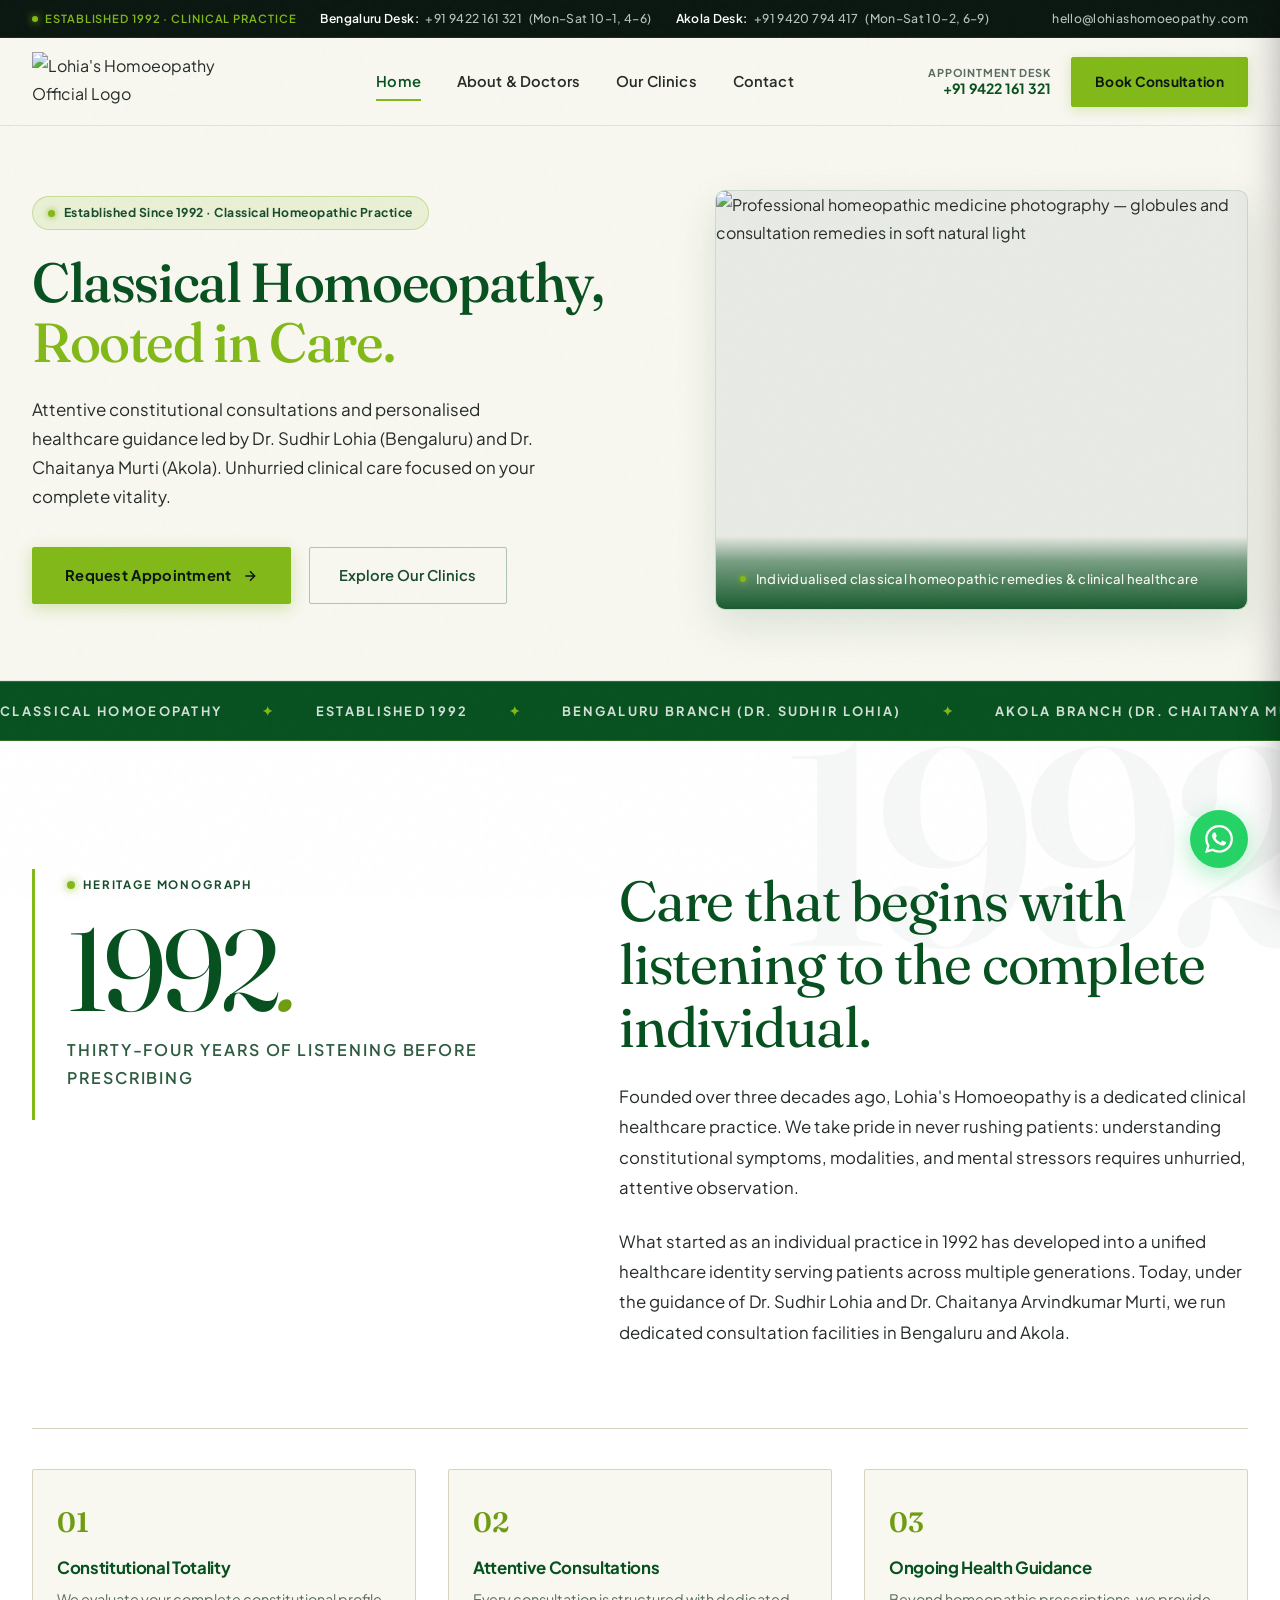
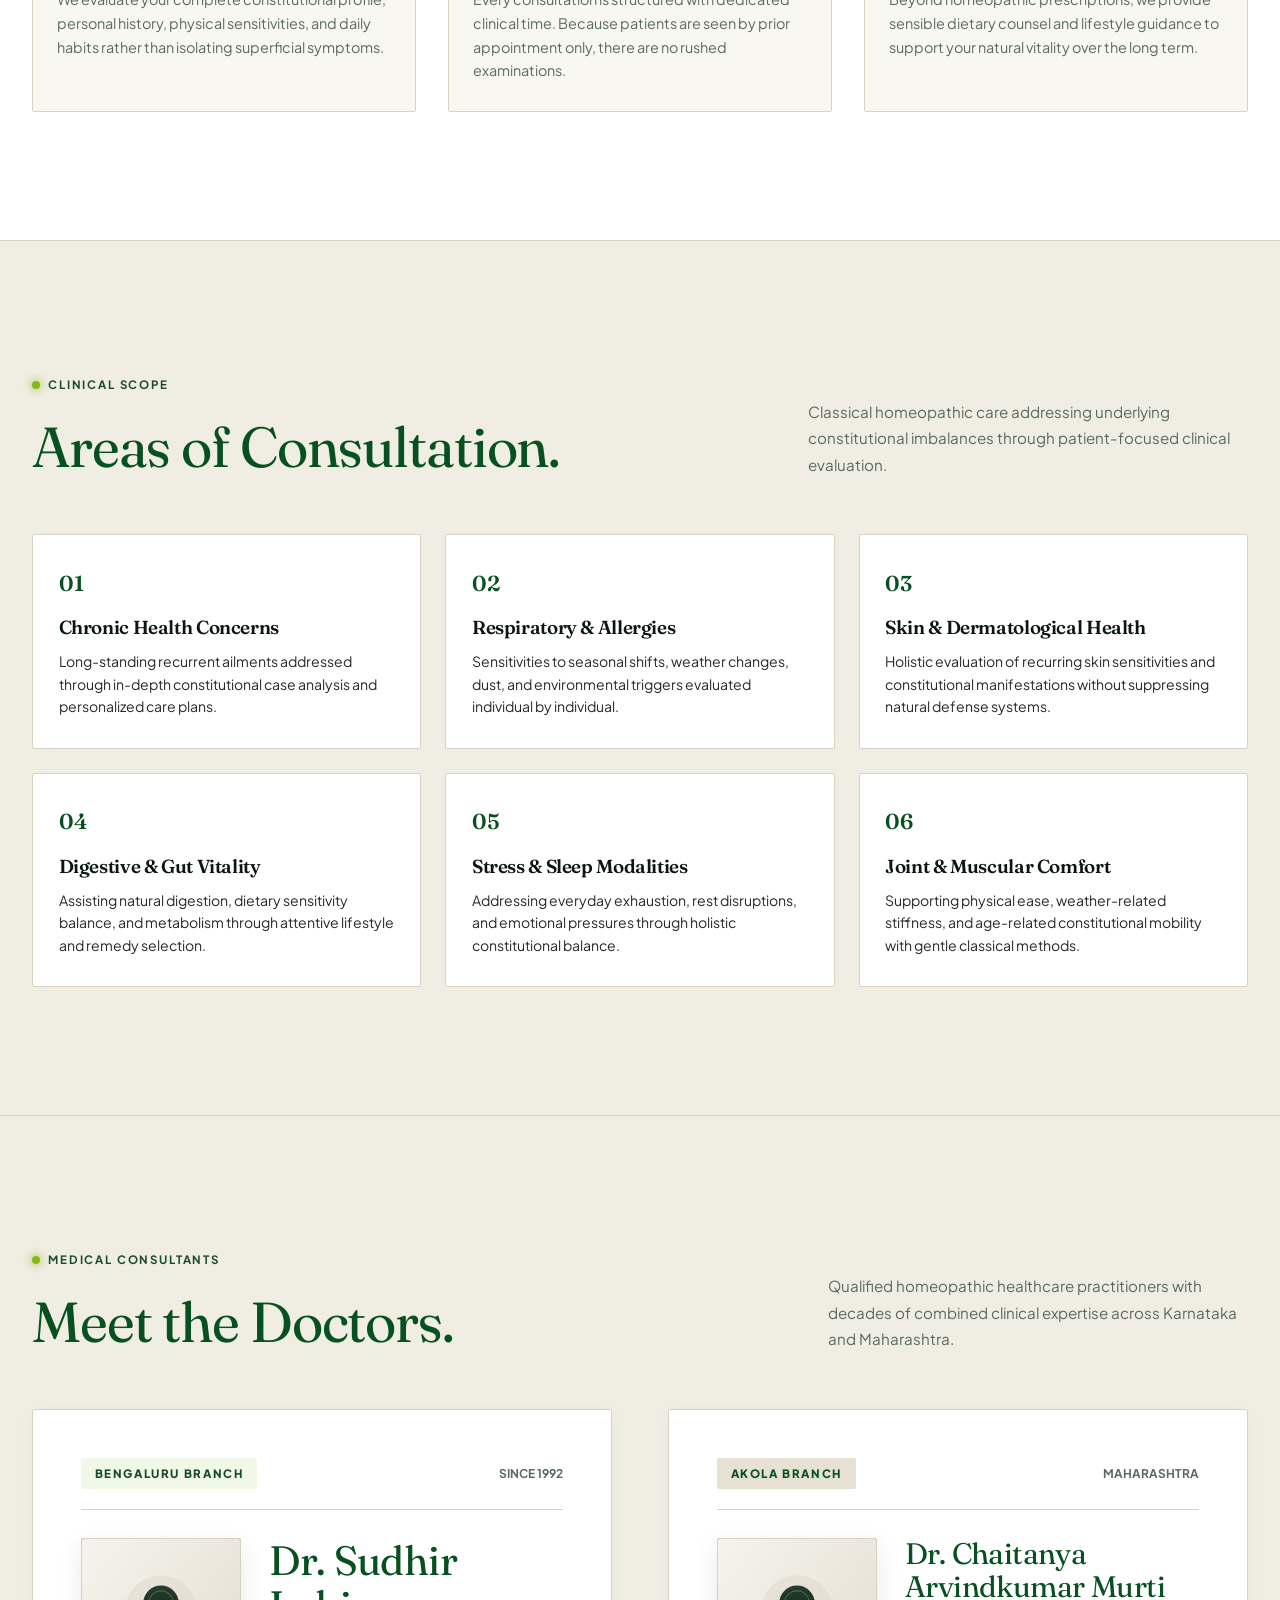
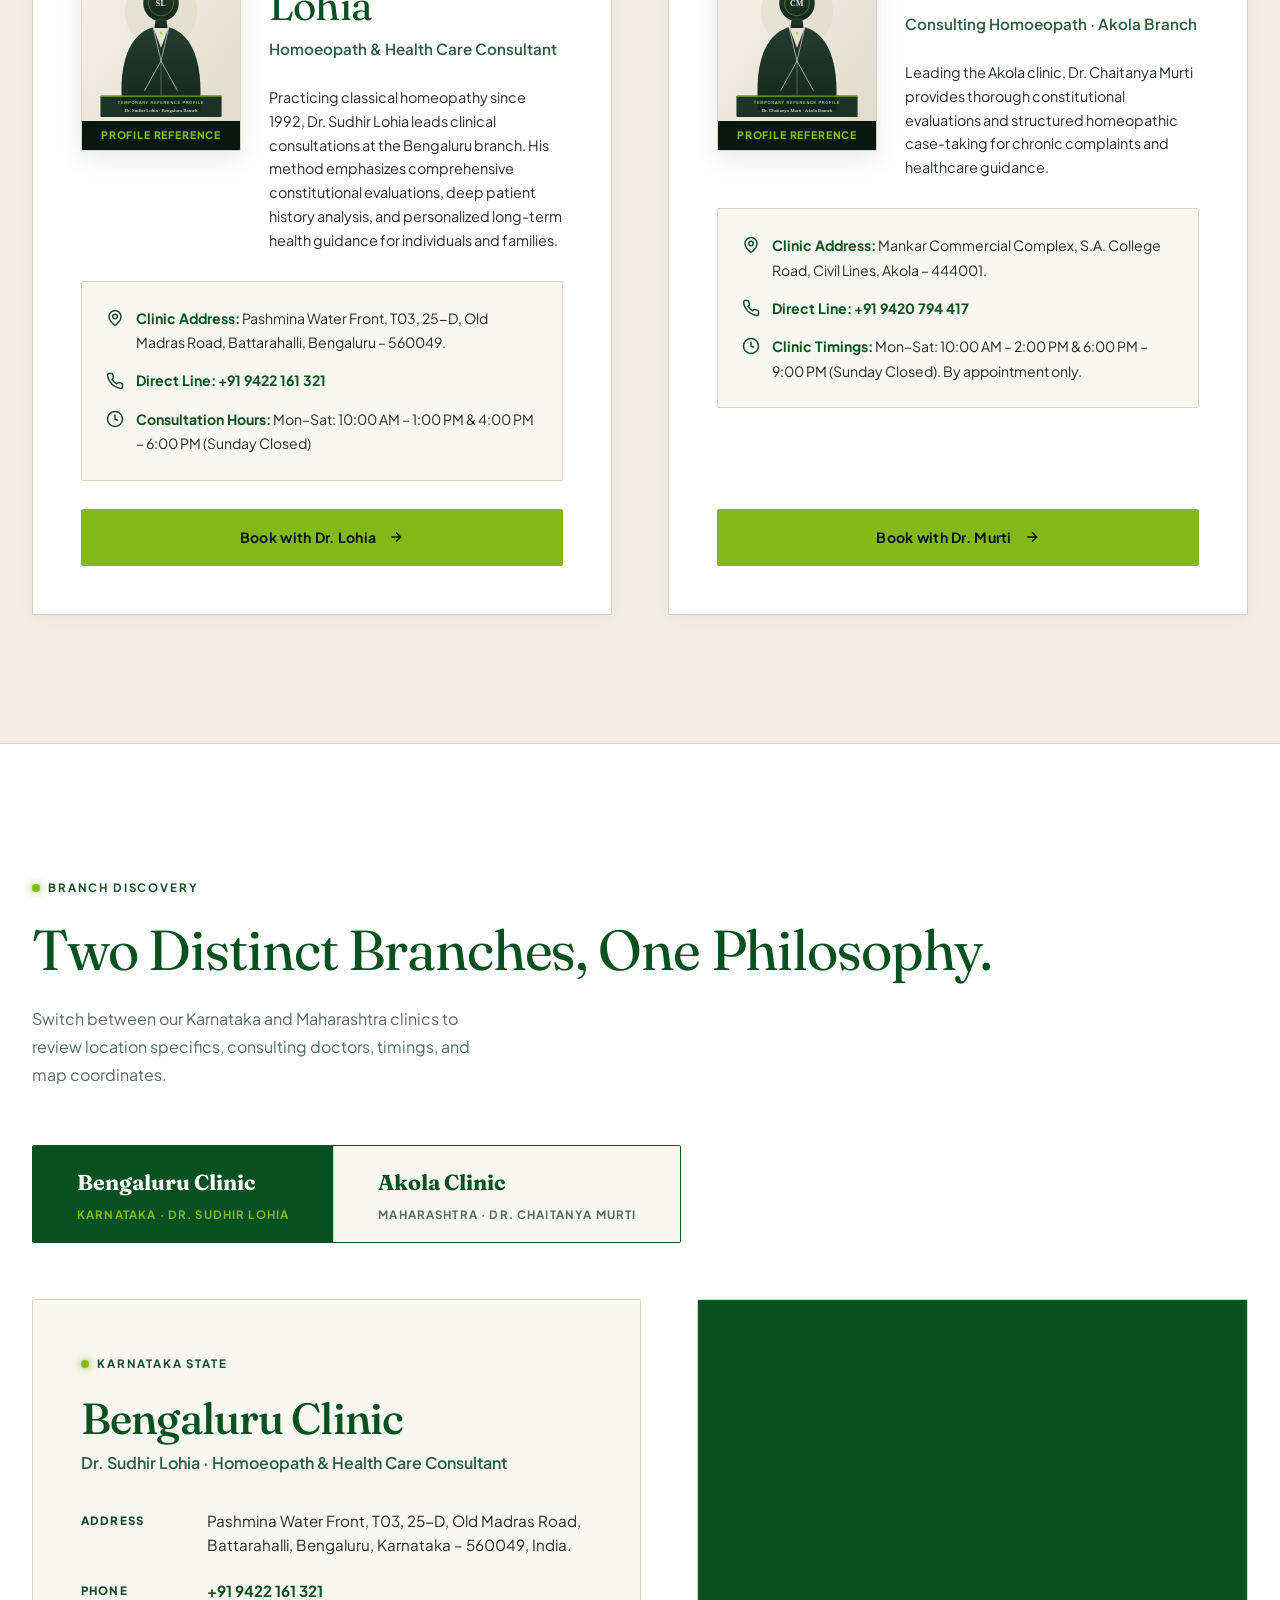
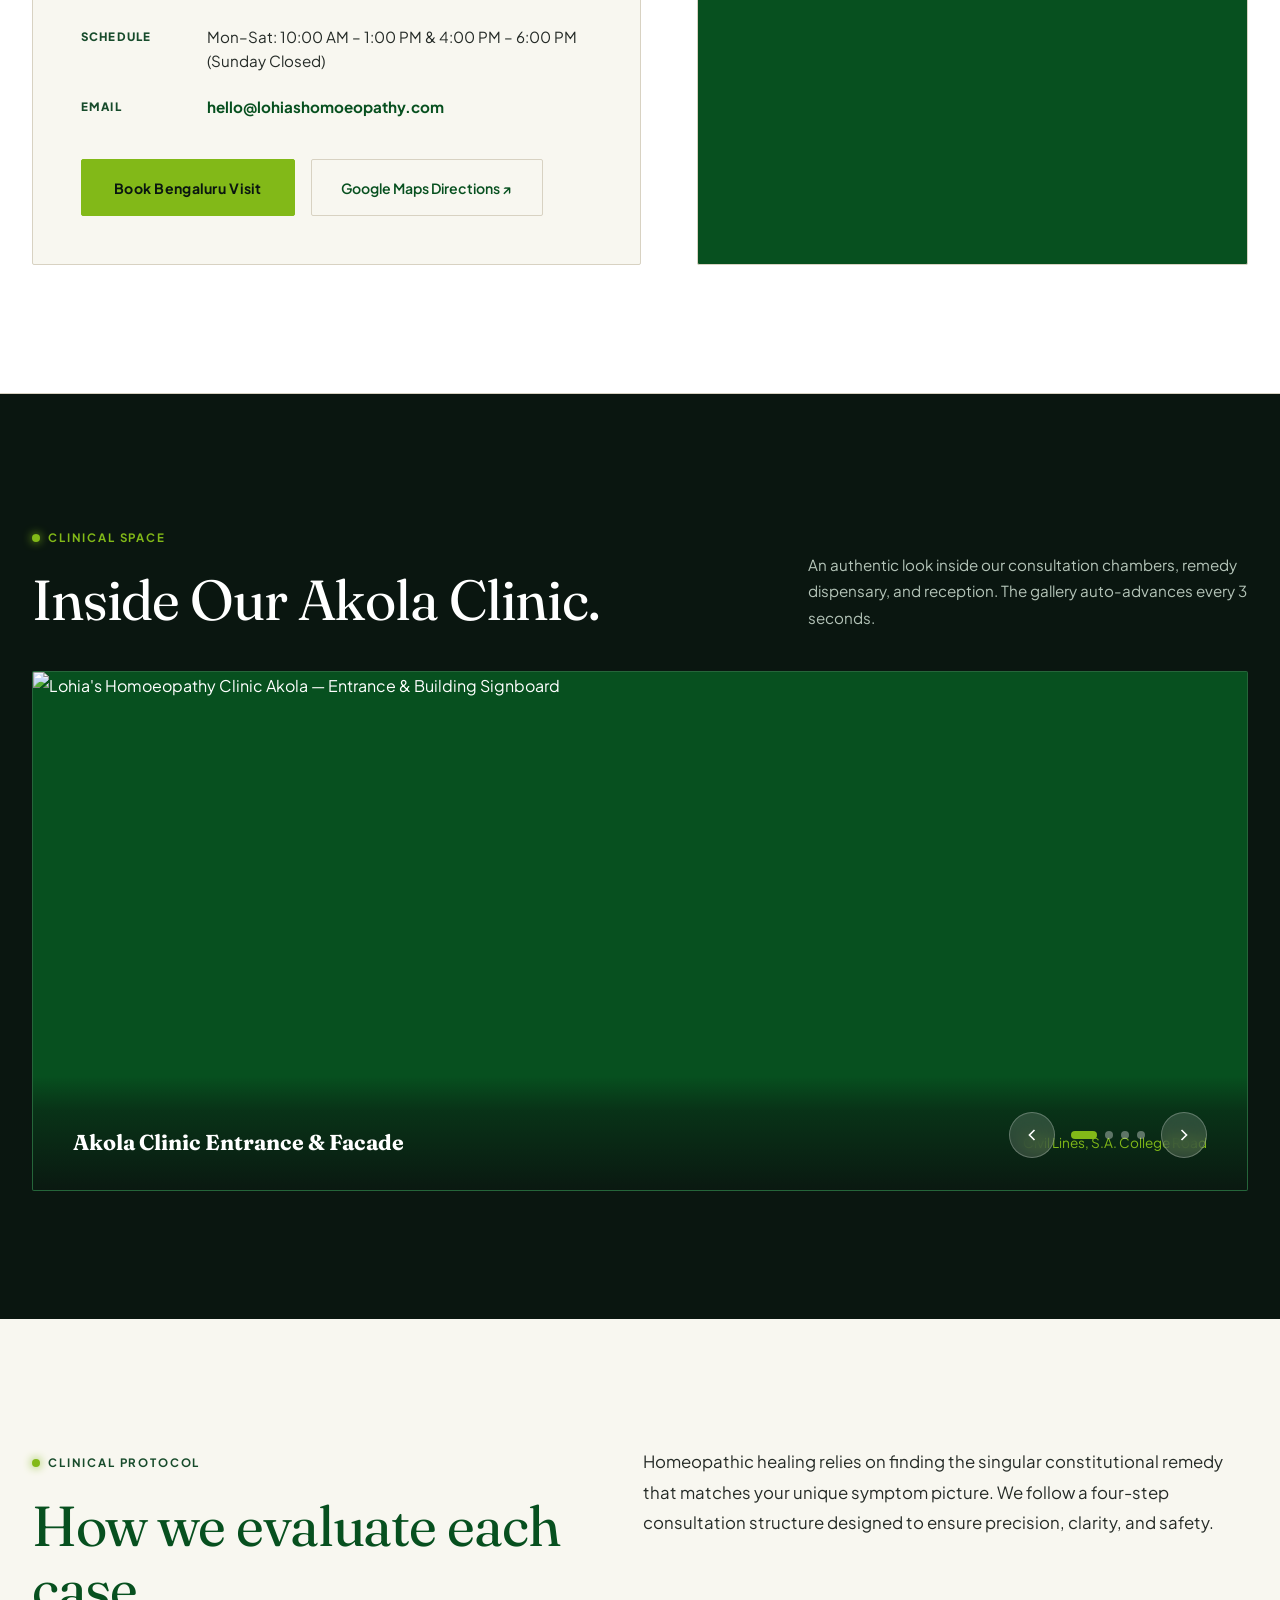
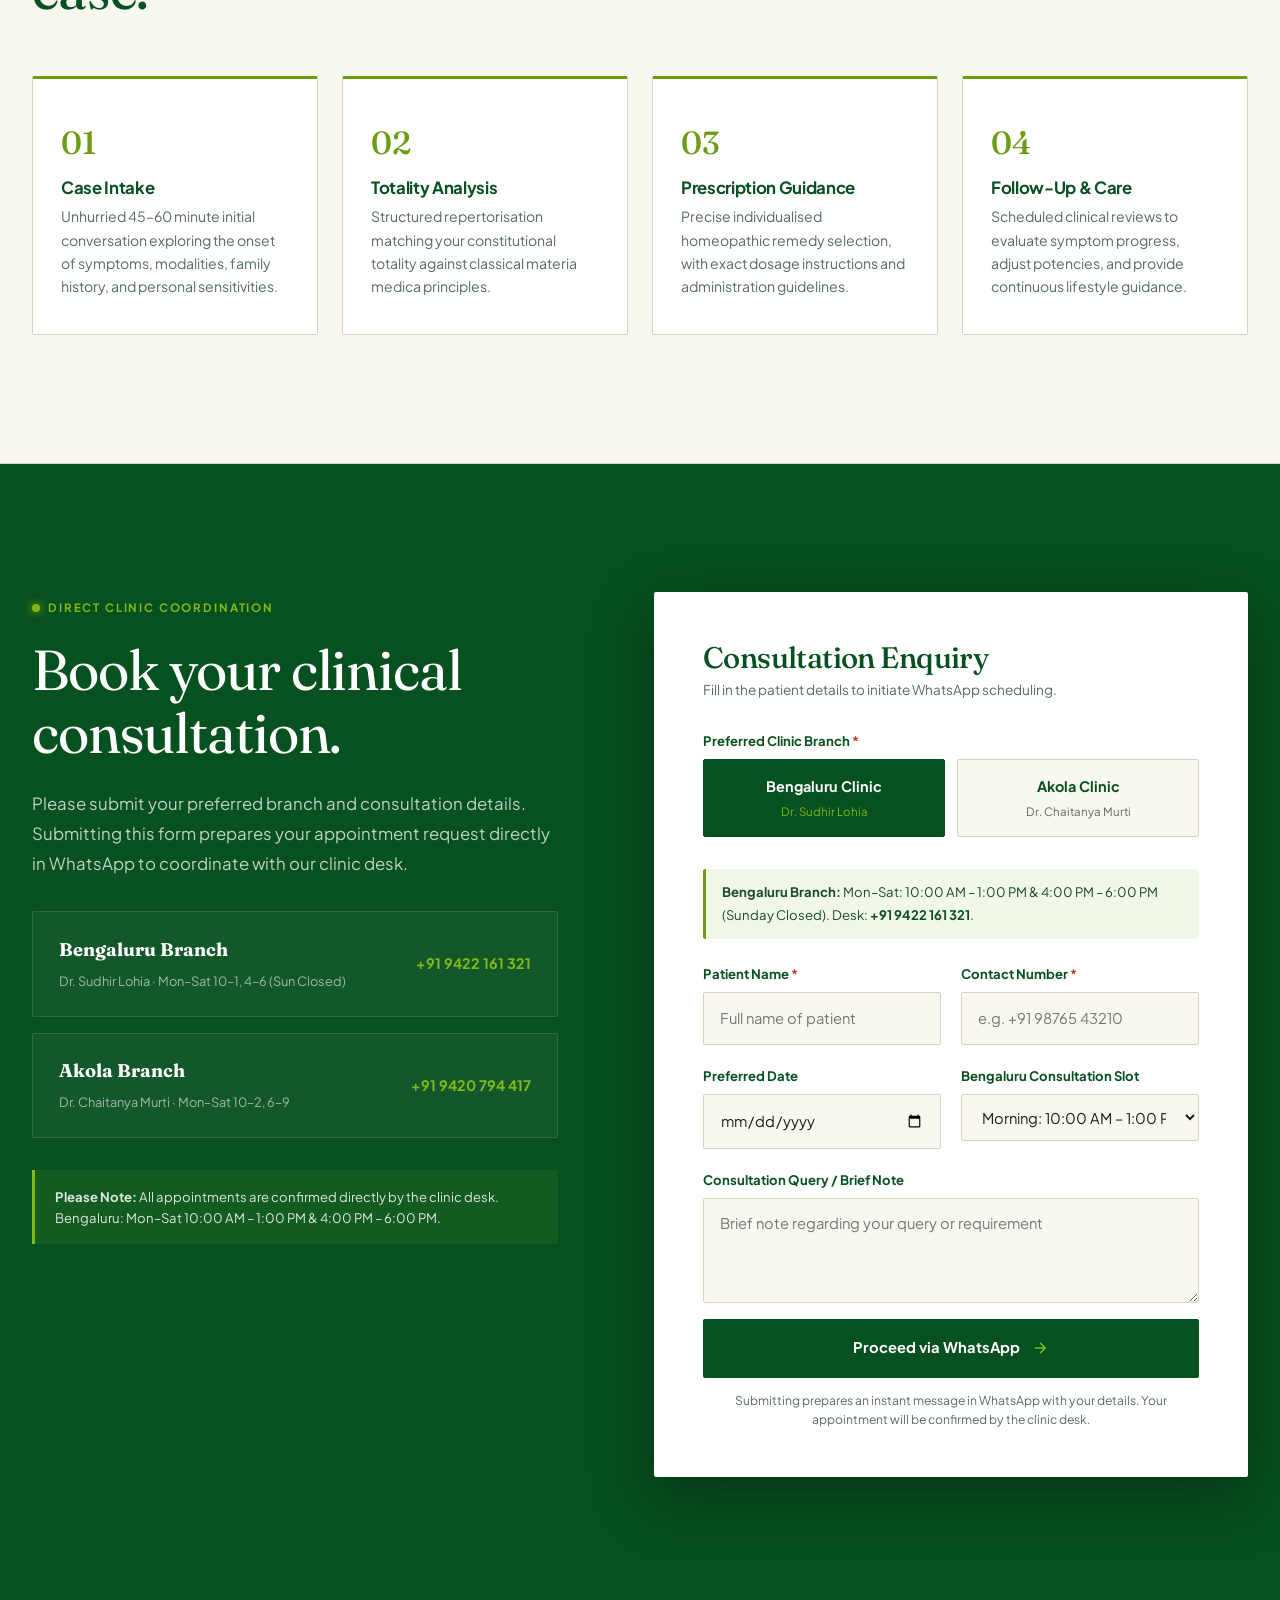
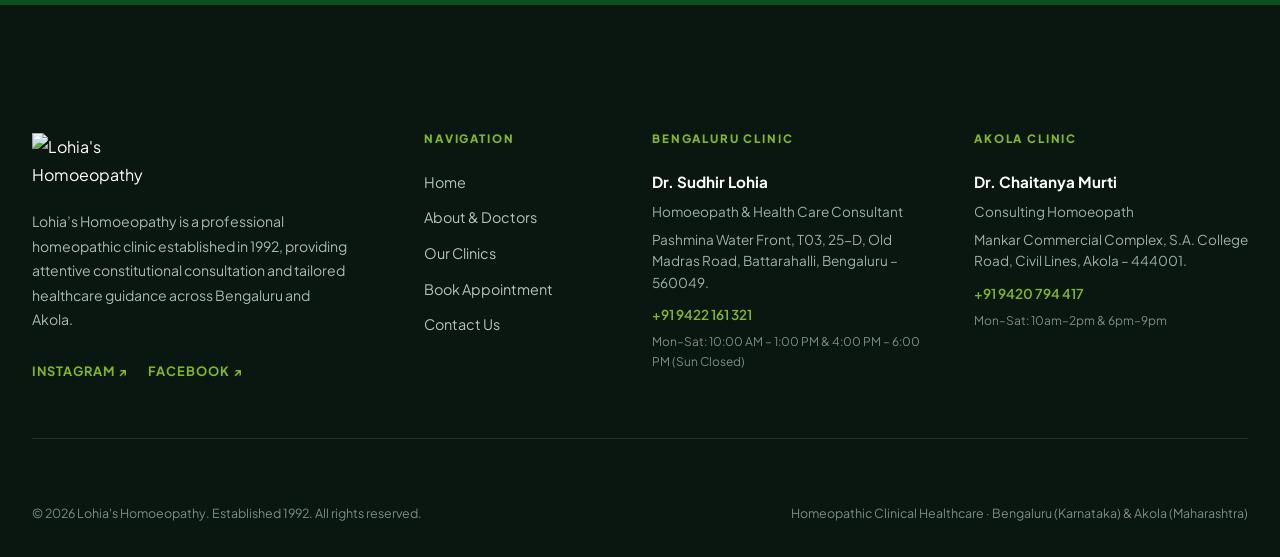
==== commit 87a0cabc: "refactor: update website structure, add multi-branch support, and redesign UI with botanical-editori" ====
--- a/index.html
+++ b/index.html
@@ -3,51 +3,68 @@
 <head>
   <meta charset="UTF-8">
   <meta name="viewport" content="width=device-width, initial-scale=1.0">
-  <title>Lohia's Homoeopathy | Homeopathic Clinic Bengaluru – Dr. Sudhir Lohia</title>
-  <meta name="description" content="Lohia's Homoeopathy is a premier homeopathic clinic in Battarahalli, Bengaluru, operated by Dr. Sudhir Lohia since 1992. Personalised constitutional consultation and healthcare guidance.">
-  <meta name="keywords" content="homeopathic clinic Bengaluru, Dr Sudhir Lohia, homeopathy doctor Battarahalli, Old Madras Road homeopathic clinic, online homeopathic consultation India">
-  <meta name="author" content="Lohia's Homoeopathy">
+  <title>Lohia's Homoeopathy | Modern Botanical Clinic Since 1992 · Bengaluru &amp; Akola</title>
+  <meta name="description" content="Lohia's Homoeopathy – Established in 1992. Professional homeopathic consultation and personalised healthcare guidance by Dr. Sudhir Lohia (Bengaluru) and Dr. Chaitanya Arvindkumar Murti (Akola). Consultations strictly by appointment.">
+  <meta name="keywords" content="Lohia's Homoeopathy, homeopathic clinic Bengaluru, homeopathic clinic Akola, Dr Sudhir Lohia, Dr Chaitanya Arvindkumar Murti, classical homeopathy, constitutional homeopathy, homeopathic consultation">
   <link rel="canonical" href="https://www.lohiashomoeopathy.com/">
 
-  <!-- Open Graph -->
+  <!-- Open Graph / Meta -->
   <meta property="og:type" content="website">
   <meta property="og:url" content="https://www.lohiashomoeopathy.com/">
-  <meta property="og:title" content="Lohia's Homoeopathy | Homeopathic Clinic Since 1992">
-  <meta property="og:description" content="Personalised homeopathic consultation and healthcare guidance by Dr. Sudhir Lohia. Established in 1992 in Bengaluru.">
-  <meta property="og:site_name" content="Lohia's Homoeopathy">
-
-  <!-- Google Fonts Preconnect -->
+  <meta property="og:title" content="Lohia's Homoeopathy | Classical Homeopathic Clinic Since 1992">
+  <meta property="og:description" content="Attentive classical homeopathic consultation and healthcare guidance. Dedicated clinics in Bengaluru and Akola. By appointment only.">
+  <meta property="og:image" content="https://res.cloudinary.com/mgkpr2it/image/upload/v1795217665/4bece18e-454e-4bdf-8f9c-175ee4e5244e.jpg">
+
+  <!-- Google Fonts: Fraunces (Modern Botanical Editorial Display Serif) + Plus Jakarta Sans -->
   <link rel="preconnect" href="https://fonts.googleapis.com">
   <link rel="preconnect" href="https://fonts.gstatic.com" crossorigin>
-  <link href="https://fonts.googleapis.com/css2?family=Playfair+Display:ital,wght@0,500;0,600;0,700;1,400;1,600&family=Plus+Jakarta+Sans:wght@300;400;500;600;700&display=swap" rel="stylesheet">
-
-  <link rel="stylesheet" href="css/style.css">
-
-  <!-- Schema.org Medical Clinic Structured Data -->
+  <link href="https://fonts.googleapis.com/css2?family=Fraunces:ital,opsz,wght@0,9..144,400;0,9..144,500;0,9..144,600;0,9..144,700;1,9..144,400;1,9..144,500;1,9..144,600&family=Plus+Jakarta+Sans:wght@400;500;600;700;800&display=swap" rel="stylesheet">
+
+  <!-- Dedicated Modern Botanical Editorial Stylesheet -->
+  <link rel="stylesheet" href="css/botanical-editorial.css">
+
+  <!-- Central Asset & Media Configuration -->
+  <script src="js/site-assets.js"></script>
+
+  <!-- Medical Clinic Structured Data -->
   <script type="application/ld+json">
   {
     "@context": "https://schema.org",
     "@type": "MedicalClinic",
     "name": "Lohia's Homoeopathy",
-    "description": "Homeopathic clinic in Bengaluru operated by Dr. Sudhir Lohia, Homoeopath & Health Care Consultant. Established in 1992.",
+    "description": "Established in 1992. Professional homeopathic consultation and personalized healthcare guidance in Bengaluru and Akola.",
+    "url": "https://www.lohiashomoeopathy.com/",
     "telephone": "+919422161321",
     "email": "hello@lohiashomoeopathy.com",
-    "url": "https://www.lohiashomoeopathy.com",
     "foundingDate": "1992",
-    "founder": {
-      "@type": "Person",
-      "name": "Dr. Sudhir Lohia",
-      "jobTitle": "Homoeopath & Health Care Consultant"
-    },
-    "address": {
-      "@type": "PostalAddress",
-      "streetAddress": "Pashmina Water Front, T03, 25-D, Old Madras Road, Battarahalli",
-      "addressLocality": "Bengaluru",
-      "addressRegion": "Karnataka",
-      "postalCode": "560049",
-      "addressCountry": "IN"
-    },
-    "priceRange": "$$"
+    "department": [
+      {
+        "@type": "MedicalClinic",
+        "name": "Lohia's Homoeopathy – Bengaluru Clinic",
+        "telephone": "+919422161321",
+        "address": {
+          "@type": "PostalAddress",
+          "streetAddress": "Pashmina Water Front, T03, 25-D, Old Madras Road, Battarahalli",
+          "addressLocality": "Bengaluru",
+          "addressRegion": "Karnataka",
+          "postalCode": "560049",
+          "addressCountry": "IN"
+        }
+      },
+      {
+        "@type": "MedicalClinic",
+        "name": "Lohia's Homoeopathy – Akola Clinic",
+        "telephone": "+919420794417",
+        "address": {
+          "@type": "PostalAddress",
+          "streetAddress": "Mankar Commercial Complex, S.A. College Road, Civil Lines",
+          "addressLocality": "Akola",
+          "addressRegion": "Maharashtra",
+          "postalCode": "444001",
+          "addressCountry": "IN"
+        }
+      }
+    ]
   }
   </script>
 </head>
@@ -55,793 +72,1336 @@
 
   <a href="#mainContent" class="skip-link">Skip to main content</a>
 
-  <!-- Top Utility Strip -->
-  <div class="top-bar">
-    <div class="container top-bar-inner">
-      <div class="top-bar-left">
-        <span class="top-bar-badge">Established 1992</span>
-        <span class="top-bar-item">
-          <svg width="14" height="14" viewBox="0 0 24 24" fill="none" stroke="currentColor" stroke-width="2"><path d="M20 10c0 6-8 12-8 12s-8-6-8-12a8 8 0 0 1 16 0Z"/><circle cx="12" cy="10" r="3"/></svg>
-          Homeopathic Clinic · Battarahalli, Old Madras Road, Bengaluru
+  <!-- =========================================================================
+       01. TOP BOTANICAL STRIP (LIVE DESK STATUS)
+       ========================================================================= -->
+  <div class="top-desk-strip">
+    <div class="container-wide top-desk-inner">
+      <div class="top-desk-left">
+        <span class="top-status-indicator">
+          <span class="pulse-dot"></span> Established 1992 · Clinical Practice
         </span>
-      </div>
-      <div class="top-bar-right">
-        <a href="tel:+919422161321" class="top-bar-item">
-          <svg width="14" height="14" viewBox="0 0 24 24" fill="none" stroke="currentColor" stroke-width="2"><path d="M22 16.92v3a2 2 0 0 1-2.18 2 19.79 19.79 0 0 1-8.63-3.07 19.5 19.5 0 0 1-6-6 19.79 19.79 0 0 1-3.07-8.67A2 2 0 0 1 4.11 2h3a2 2 0 0 1 2 1.72 12.84 12.84 0 0 0 .7 2.81 2 2 0 0 1-.45 2.11L8.09 9.91a16 16 0 0 0 6 6l1.27-1.27a2 2 0 0 1 2.11-.45 12.84 12.84 0 0 0 2.81.7A2 2 0 0 1 22 16.92z"/></svg>
-          +91 942 216 1321
-        </a>
-        <a href="mailto:hello@lohiashomoeopathy.com" class="top-bar-item">
-          <svg width="14" height="14" viewBox="0 0 24 24" fill="none" stroke="currentColor" stroke-width="2"><rect width="20" height="16" x="2" y="4" rx="2"/><path d="m22 7-8.97 5.7a1.94 1.94 0 0 1-2.06 0L2 7"/></svg>
+        <span class="top-desk-item">
+          <strong>Bengaluru Desk:</strong> <a href="tel:+919422161321">+91 9422 161 321</a> (Mon–Sat 10–1, 4–6)
+        </span>
+        <span class="top-desk-item">
+          <strong>Akola Desk:</strong> <a href="tel:+919420794417">+91 9420 794 417</a> (Mon–Sat 10–2, 6–9)
+        </span>
+      </div>
+      <div class="top-desk-right">
+        <a href="mailto:hello@lohiashomoeopathy.com" class="top-desk-item">
           hello@lohiashomoeopathy.com
         </a>
       </div>
     </div>
   </div>
 
-  <!-- Main Site Header -->
-  <header class="site-header" id="siteHeader">
-    <div class="container nav-container">
-      <a href="index.html" class="brand" aria-label="Lohia's Homoeopathy Clinic Home">
-        <div class="brand-emblem">
-          <svg viewBox="0 0 24 24" fill="none" stroke="currentColor" stroke-width="1.8" stroke-linecap="round" stroke-linejoin="round">
-            <path d="M12 2v20M17 5H9.5a3.5 3.5 0 0 0 0 7h5a3.5 3.5 0 0 1 0 7H6"/>
+  <!-- =========================================================================
+       02. DISTINCTIVE BRANDED NAVIGATION HEADER
+       ========================================================================= -->
+  <header class="botanical-header" id="botanicalHeader">
+    <div class="container-wide header-container">
+      <a href="index.html" class="header-brand" aria-label="Lohia's Homoeopathy Home">
+        <img
+          src="https://res.cloudinary.com/mgkpr2it/image/upload/v1795220510/fdc22116-5a44-416c-9e67-ab1f7a3a4d89.png"
+          alt="Lohia's Homoeopathy Official Logo"
+          class="header-logo-img"
+          width="210" height="60"
+          loading="eager">
+      </a>
+
+      <nav class="header-nav" aria-label="Primary Navigation">
+        <a href="index.html" class="header-nav-link active">Home</a>
+        <a href="about.html" class="header-nav-link">About &amp; Doctors</a>
+        <a href="clinics.html" class="header-nav-link">Our Clinics</a>
+        <a href="contact.html" class="header-nav-link">Contact</a>
+      </nav>
+
+      <div class="header-cta-group">
+        <div class="header-phone-quick">
+          <span>Appointment Desk</span>
+          <a href="tel:+919422161321">+91 9422 161 321</a>
+        </div>
+        <a href="#appointmentLounge" class="btn-botanical btn-lime header-cta-btn">
+          Book Consultation
+        </a>
+        <button type="button" class="mobile-nav-toggle" id="mobileNavToggle" aria-label="Open mobile menu" aria-expanded="false">
+          <svg width="24" height="24" viewBox="0 0 24 24" fill="none" stroke="currentColor" stroke-width="2">
+            <line x1="3" y1="7" x2="21" y2="7"/>
+            <line x1="3" y1="12" x2="21" y2="12"/>
+            <line x1="3" y1="17" x2="21" y2="17"/>
           </svg>
-        </div>
-        <div class="brand-text">
-          <span class="brand-name">Lohia's Homoeopathy</span>
-          <span class="brand-tagline">Homeopathic Clinic · Since 1992</span>
-        </div>
-      </a>
-
-      <!-- Desktop Nav -->
-      <nav class="nav-menu" aria-label="Primary Navigation">
-        <a href="index.html" class="nav-link active">Home</a>
-        <a href="about.html" class="nav-link">About Dr. Lohia</a>
-        <a href="clinic.html" class="nav-link">Our Clinic</a>
-        <a href="consultation.html" class="nav-link">Homeopathic Consultation</a>
-        <a href="online-consultation.html" class="nav-link">Online Consultation</a>
-        <a href="contact.html" class="nav-link">Contact &amp; Appointments</a>
-      </nav>
-
-      <div class="nav-actions">
-        <button type="button" class="btn btn-primary btn-sm btn-header-cta" data-modal-trigger="consultation">
-          Book Consultation
-        </button>
-        <button type="button" class="mobile-toggle" id="mobileToggle" aria-label="Open navigation menu">
-          <svg width="24" height="24" viewBox="0 0 24 24" fill="none" stroke="currentColor" stroke-width="2" stroke-linecap="round"><line x1="3" y1="12" x2="21" y2="12"/><line x1="3" y1="6" x2="21" y2="6"/><line x1="3" y1="18" x2="21" y2="18"/></svg>
         </button>
       </div>
     </div>
   </header>
 
   <!-- Mobile Drawer -->
-  <div class="mobile-drawer-backdrop" id="mobileBackdrop"></div>
-  <aside class="mobile-nav-drawer" id="mobileDrawer" aria-label="Mobile Navigation">
-    <div class="mobile-drawer-header">
-      <div class="brand">
-        <div class="brand-emblem">
-          <svg viewBox="0 0 24 24" fill="none" stroke="currentColor" stroke-width="1.8"><path d="M12 2v20M17 5H9.5a3.5 3.5 0 0 0 0 7h5a3.5 3.5 0 0 1 0 7H6"/></svg>
-        </div>
-        <div class="brand-text">
-          <span class="brand-name">Lohia's</span>
-          <span class="brand-tagline">Homeopathic Clinic</span>
-        </div>
-      </div>
-      <button type="button" class="modal-close-btn" id="mobileClose" aria-label="Close navigation menu">
-        <svg width="20" height="20" viewBox="0 0 24 24" fill="none" stroke="currentColor" stroke-width="2"><line x1="18" y1="6" x2="6" y2="18"/><line x1="6" y1="6" x2="18" y2="18"/></svg>
-      </button>
+  <div class="mobile-drawer-backdrop" id="mobileDrawerBackdrop"></div>
+  <aside class="mobile-editorial-drawer" id="mobileEditorialDrawer" aria-label="Mobile Navigation">
+    <div>
+      <div class="drawer-head">
+        <a href="index.html">
+          <img
+            src="https://res.cloudinary.com/mgkpr2it/image/upload/v1795220510/fdc22116-5a44-416c-9e67-ab1f7a3a4d89.png"
+            alt="Lohia's Homoeopathy"
+            class="header-logo-img"
+            width="140" height="42">
+        </a>
+        <button type="button" class="drawer-close" id="mobileDrawerClose" aria-label="Close menu">
+          <svg width="24" height="24" viewBox="0 0 24 24" fill="none" stroke="currentColor" stroke-width="1.75">
+            <line x1="18" y1="6" x2="6" y2="18"/>
+            <line x1="6" y1="6" x2="18" y2="18"/>
+          </svg>
+        </button>
+      </div>
+
+      <nav class="drawer-nav">
+        <a href="index.html" class="active">Home</a>
+        <a href="about.html">About &amp; Doctors</a>
+        <a href="clinics.html">Our Clinics</a>
+        <a href="contact.html">Contact</a>
+      </nav>
     </div>
 
-    <div class="mobile-nav-list">
-      <a href="index.html" class="mobile-nav-link active">Home</a>
-      <a href="about.html" class="mobile-nav-link">About Dr. Lohia</a>
-      <a href="clinic.html" class="mobile-nav-link">Our Clinic</a>
-      <a href="consultation.html" class="mobile-nav-link">Homeopathic Consultation</a>
-      <a href="online-consultation.html" class="mobile-nav-link">Online Consultation</a>
-      <a href="contact.html" class="mobile-nav-link">Contact &amp; Appointments</a>
-    </div>
-
-    <button type="button" class="btn btn-primary" style="width: 100%; margin-bottom: 1.5rem;" data-modal-trigger="consultation">
-      Book a Consultation
-    </button>
-
-    <div class="mobile-drawer-footer">
-      <div style="margin-bottom: 0.65rem;">
-        <span class="top-bar-badge">Homeopathic Clinic · Since 1992</span>
-      </div>
-      <p style="font-size: 0.85rem; color: var(--color-text-muted); margin-bottom: 0.75rem;">
-        Pashmina Water Front, Old Madras Road, Battarahalli, Bengaluru
-      </p>
-      <p style="font-size: 0.85rem; color: var(--color-text-muted);">
-        <a href="tel:+919422161321" style="font-weight: 600; color: var(--color-primary-dark);">+91 942 216 1321</a>
-      </p>
+    <div class="drawer-foot">
+      <a href="#appointmentLounge" class="btn-botanical btn-lime" style="width: 100%;">Book Consultation</a>
+      <div class="branch-nums">
+        <div><strong>Bengaluru:</strong> +91 9422 161 321 (Mon–Sat 10–1, 4–6)</div>
+        <div><strong>Akola:</strong> +91 9420 794 417 (Mon–Sat 10–2, 6–9)</div>
+        <div style="font-size: 0.75rem; color: var(--c-lime); margin-top: 0.35rem;">Bengaluru: Mon–Sat 10am–1pm &amp; 4pm–6pm · Sun Closed</div>
+      </div>
     </div>
   </aside>
 
-  <!-- Main Content -->
+  <!-- =========================================================================
+       MAIN HOMEPAGE CONTENT
+       ========================================================================= -->
   <main id="mainContent">
-    
-    <!-- 1. Cinematic Hero Section -->
-    <section class="hero">
-      <div class="container hero-grid">
-        <div class="hero-content">
-          <div class="reveal-on-scroll stagger-1" style="margin-bottom: 1.25rem;">
-            <span class="eyebrow">Homeopathic Clinic</span>
-            <span class="badge-tag">Since 1992</span>
-          </div>
-
-          <h1 class="hero-title reveal-on-scroll stagger-2">
-            Personalised Homeopathic Care, Rooted in Experience.
+
+    <!-- =======================================================================
+         03. HERO SECTION — BALANCED TWO-COLUMN EDITORIAL LAYOUT
+         ======================================================================= -->
+    <section class="botanical-hero" id="heroSection">
+      <div class="container hero-editorial-grid">
+
+        <!-- Left Column: Editorial Content -->
+        <div class="hero-editorial-lead">
+          <div class="hero-est-badge">
+            <span class="est-dot"></span>
+            <span>Established Since 1992 · Classical Homeopathic Practice</span>
+          </div>
+
+          <h1 class="hero-headline">
+            <span class="hero-title-forest">Classical Homoeopathy,</span>
+            <span class="hero-title-lime">Rooted in Care.</span>
           </h1>
 
-          <p class="hero-description reveal-on-scroll stagger-3">
-            Discover homeopathic consultation and healthcare guidance from Lohia's Homoeopathy, a dedicated homeopathic clinic serving patients since 1992 under the care of Dr. Sudhir Lohia in Bengaluru and remotely worldwide.
+          <p class="hero-narrative">
+            Attentive constitutional consultations and personalised healthcare guidance led by Dr. Sudhir Lohia (Bengaluru) and Dr. Chaitanya Murti (Akola). Unhurried clinical care focused on your complete vitality.
           </p>
 
-          <div class="hero-actions reveal-on-scroll stagger-4">
-            <button type="button" class="btn btn-primary btn-lg" data-modal-trigger="consultation">
-              Book a Consultation
-              <svg width="18" height="18" viewBox="0 0 24 24" fill="none" stroke="currentColor" stroke-width="2"><path d="M5 12h14M12 5l7 7-7 7"/></svg>
+          <div class="hero-cta-group">
+            <a href="#appointmentLounge" class="btn-botanical btn-hero-primary">
+              <span>Request Appointment</span>
+              <svg width="16" height="16" viewBox="0 0 24 24" fill="none" stroke="currentColor" stroke-width="2.2" aria-hidden="true"><path d="M5 12h14M12 5l7 7-7 7"/></svg>
+            </a>
+            <a href="#branchExperience" class="btn-outline btn-hero-secondary">
+              <span>Explore Our Clinics</span>
+            </a>
+          </div>
+        </div>
+
+        <!-- Right Column: Visually Dominant Medicine Image -->
+        <div class="hero-image-column">
+          <div class="hero-image-frame">
+            <img
+              src="https://images.unsplash.com/photo-1608571423902-eed4a5ad8108?auto=format&fit=crop&w=1200&q=80"
+              alt="Professional homeopathic medicine photography — globules and consultation remedies in soft natural light"
+              class="hero-dominant-img"
+              width="640" height="490"
+              fetchpriority="high"
+              loading="eager">
+
+            <div class="hero-image-caption">
+              <span class="caption-dot"></span>
+              <span class="caption-text">Individualised classical homeopathic remedies &amp; clinical healthcare</span>
+            </div>
+          </div>
+        </div>
+
+      </div>
+    </section>
+
+    <!-- =======================================================================
+         04. CONTINUOUS BOTANICAL MARQUEE STRIP
+         ======================================================================= -->
+    <div class="botanical-marquee-strip" aria-hidden="true">
+      <div class="marquee-content">
+        <span>Classical Homoeopathy</span>
+        <span class="marquee-sep">✦</span>
+        <span>Established 1992</span>
+        <span class="marquee-sep">✦</span>
+        <span>Bengaluru Branch (Dr. Sudhir Lohia)</span>
+        <span class="marquee-sep">✦</span>
+        <span>Akola Branch (Dr. Chaitanya Murti)</span>
+        <span class="marquee-sep">✦</span>
+        <span>Individualised Constitutional Care</span>
+        <span class="marquee-sep">✦</span>
+        <span>Strictly By Prior Appointment</span>
+        <span class="marquee-sep">✦</span>
+        <span>Over Three Decades of Clinical Trust</span>
+        <span class="marquee-sep">✦</span>
+        <span>Classical Homoeopathy</span>
+        <span class="marquee-sep">✦</span>
+        <span>Established 1992</span>
+        <span class="marquee-sep">✦</span>
+        <span>Bengaluru Branch (Dr. Sudhir Lohia)</span>
+        <span class="marquee-sep">✦</span>
+        <span>Akola Branch (Dr. Chaitanya Murti)</span>
+        <span class="marquee-sep">✦</span>
+        <span>Individualised Constitutional Care</span>
+        <span class="marquee-sep">✦</span>
+        <span>Strictly By Prior Appointment</span>
+        <span class="marquee-sep">✦</span>
+      </div>
+    </div>
+
+    <!-- =======================================================================
+         05. OVERSIZED "SINCE 1992" HERITAGE SPREAD
+         ======================================================================= -->
+    <section class="heritage-monograph" id="heritageStory">
+      <div class="heritage-watermark-1992">1992</div>
+
+      <div class="container">
+        <div class="heritage-grid">
+          <div class="heritage-year-column">
+            <span class="editorial-tag">Heritage Monograph</span>
+            <div class="heritage-lead-year">1992<em>.</em></div>
+            <div class="heritage-subtext">Thirty-four years of listening before prescribing</div>
+          </div>
+
+          <div class="heritage-narrative-column">
+            <h2 style="margin-bottom: 1.5rem;">Care that begins with listening to the complete individual.</h2>
+            <p class="heritage-story-text">
+              Founded over three decades ago, Lohia's Homoeopathy is a dedicated clinical healthcare practice. We take pride in never rushing patients: understanding constitutional symptoms, modalities, and mental stressors requires unhurried, attentive observation.
+            </p>
+            <p class="heritage-story-text text-muted">
+              What started as an individual practice in 1992 has developed into a unified healthcare identity serving patients across multiple generations. Today, under the guidance of Dr. Sudhir Lohia and Dr. Chaitanya Arvindkumar Murti, we run dedicated consultation facilities in Bengaluru and Akola.
+            </p>
+          </div>
+        </div>
+
+        <!-- 3 Botanical Editorial Pillars -->
+        <div class="heritage-pillars-strip">
+          <div class="botanical-pillar-card">
+            <span class="pillar-index">01</span>
+            <h3>Constitutional Totality</h3>
+            <p>We evaluate your complete constitutional profile, personal history, physical sensitivities, and daily habits rather than isolating superficial symptoms.</p>
+          </div>
+
+          <div class="botanical-pillar-card">
+            <span class="pillar-index">02</span>
+            <h3>Attentive Consultations</h3>
+            <p>Every consultation is structured with dedicated clinical time. Because patients are seen by prior appointment only, there are no rushed examinations.</p>
+          </div>
+
+          <div class="botanical-pillar-card">
+            <span class="pillar-index">03</span>
+            <h3>Ongoing Health Guidance</h3>
+            <p>Beyond homeopathic prescriptions, we provide sensible dietary counsel and lifestyle guidance to support your natural vitality over the long term.</p>
+          </div>
+        </div>
+      </div>
+    </section>
+
+    <!-- =======================================================================
+         05B. CONSULTATION FOCUS & SPECIALITIES
+         ======================================================================= -->
+    <section class="botanical-specialities-section" id="specialitiesSection">
+      <div class="container">
+        <div class="editorial-section-head">
+          <div>
+            <span class="editorial-tag">Clinical Scope</span>
+            <h2>Areas of Consultation.</h2>
+          </div>
+          <p class="text-muted" style="max-width: 440px; font-size: 0.95rem;">
+            Classical homeopathic care addressing underlying constitutional imbalances through patient-focused clinical evaluation.
+          </p>
+        </div>
+
+        <div class="specialities-grid">
+          <div class="speciality-item">
+            <span class="speciality-num">01</span>
+            <h3 class="speciality-title">Chronic Health Concerns</h3>
+            <p class="speciality-desc">Long-standing recurrent ailments addressed through in-depth constitutional case analysis and personalized care plans.</p>
+          </div>
+
+          <div class="speciality-item">
+            <span class="speciality-num">02</span>
+            <h3 class="speciality-title">Respiratory &amp; Allergies</h3>
+            <p class="speciality-desc">Sensitivities to seasonal shifts, weather changes, dust, and environmental triggers evaluated individual by individual.</p>
+          </div>
+
+          <div class="speciality-item">
+            <span class="speciality-num">03</span>
+            <h3 class="speciality-title">Skin &amp; Dermatological Health</h3>
+            <p class="speciality-desc">Holistic evaluation of recurring skin sensitivities and constitutional manifestations without suppressing natural defense systems.</p>
+          </div>
+
+          <div class="speciality-item">
+            <span class="speciality-num">04</span>
+            <h3 class="speciality-title">Digestive &amp; Gut Vitality</h3>
+            <p class="speciality-desc">Assisting natural digestion, dietary sensitivity balance, and metabolism through attentive lifestyle and remedy selection.</p>
+          </div>
+
+          <div class="speciality-item">
+            <span class="speciality-num">05</span>
+            <h3 class="speciality-title">Stress &amp; Sleep Modalities</h3>
+            <p class="speciality-desc">Addressing everyday exhaustion, rest disruptions, and emotional pressures through holistic constitutional balance.</p>
+          </div>
+
+          <div class="speciality-item">
+            <span class="speciality-num">06</span>
+            <h3 class="speciality-title">Joint &amp; Muscular Comfort</h3>
+            <p class="speciality-desc">Supporting physical ease, weather-related stiffness, and age-related constitutional mobility with gentle classical methods.</p>
+          </div>
+        </div>
+      </div>
+    </section>
+
+    <!-- =======================================================================
+         06. DOCTOR PRESENTATION — EDITORIAL PROFILES (NOT CARDS!)
+         ======================================================================= -->
+    <section class="doctors-editorial-section" id="doctorsSection">
+      <div class="container">
+        <div class="editorial-section-head">
+          <div>
+            <span class="editorial-tag">Medical Consultants</span>
+            <h2>Meet the Doctors.</h2>
+          </div>
+          <p class="text-muted" style="max-width: 420px; font-size: 0.95rem;">
+            Qualified homeopathic healthcare practitioners with decades of combined clinical expertise across Karnataka and Maharashtra.
+          </p>
+        </div>
+
+        <div class="doctors-split-editorial">
+
+          <!-- Profile 1: Dr. Sudhir Lohia (Bengaluru) -->
+          <div class="doctor-monograph-block">
+            <div>
+              <div class="doctor-branch-header">
+                <span class="branch-marker">Bengaluru Branch</span>
+                <span style="font-size: 0.75rem; color: var(--c-ink-muted); font-weight: 700; text-transform: uppercase;">Since 1992</span>
+              </div>
+
+              <!-- Profile with consistent placeholder -->
+              <div class="doctor-with-portrait">
+                <div class="doctor-portrait-frame">
+                  <img
+                    src="assets/images/doctor-placeholder-lohia.svg"
+                    alt="Dr. Sudhir Lohia — Professional Profile Placeholder (Temporary reference image)"
+                    width="160" height="213"
+                    loading="lazy">
+                  <div class="portrait-verified-tag">Profile Reference</div>
+                </div>
+
+                <div>
+                  <h3 class="doctor-full-name">Dr. Sudhir Lohia</h3>
+                  <p class="doctor-verified-title">Homoeopath &amp; Health Care Consultant</p>
+                  <p style="font-size: 0.9rem; line-height: 1.65; color: var(--c-ink-soft);">
+                    Practicing classical homeopathy since 1992, Dr. Sudhir Lohia leads clinical consultations at the Bengaluru branch. His method emphasizes comprehensive constitutional evaluations, deep patient history analysis, and personalized long-term health guidance for individuals and families.
+                  </p>
+                </div>
+              </div>
+
+              <div class="doctor-meta-block">
+                <div class="doc-meta-item">
+                  <svg viewBox="0 0 24 24" fill="none" stroke="currentColor" stroke-width="2"><path d="M20 10c0 6-8 12-8 12s-8-6-8-12a8 8 0 0 1 16 0Z"/><circle cx="12" cy="10" r="3"/></svg>
+                  <div>
+                    <strong>Clinic Address:</strong>
+                    <span>Pashmina Water Front, T03, 25-D, Old Madras Road, Battarahalli, Bengaluru – 560049.</span>
+                  </div>
+                </div>
+
+                <div class="doc-meta-item">
+                  <svg viewBox="0 0 24 24" fill="none" stroke="currentColor" stroke-width="2"><path d="M22 16.92v3a2 2 0 0 1-2.18 2 19.79 19.79 0 0 1-8.63-3.07 19.5 19.5 0 0 1-6-6 19.79 19.79 0 0 1-3.07-8.67A2 2 0 0 1 4.11 2h3a2 2 0 0 1 2 1.72 12.84 12.84 0 0 0 .7 2.81 2 2 0 0 1-.45 2.11L8.09 9.91a16 16 0 0 0 6 6l1.27-1.27a2 2 0 0 1 2.11-.45 12.84 12.84 0 0 0 2.81.7A2 2 0 0 1 22 16.92z"/></svg>
+                  <div>
+                    <strong>Direct Line:</strong>
+                    <a href="tel:+919422161321">+91 9422 161 321</a>
+                  </div>
+                </div>
+
+                <div class="doc-meta-item">
+                  <svg viewBox="0 0 24 24" fill="none" stroke="currentColor" stroke-width="2"><circle cx="12" cy="12" r="10"/><polyline points="12 6 12 12 16 14"/></svg>
+                  <div>
+                    <strong>Consultation Hours:</strong>
+                    <span>Mon–Sat: 10:00 AM – 1:00 PM &amp; 4:00 PM – 6:00 PM (Sunday Closed)</span>
+                  </div>
+                </div>
+              </div>
+            </div>
+
+            <a href="#appointmentLounge" class="btn-botanical btn-lime" onclick="selectAppointmentBranch('bengaluru')">
+              Book with Dr. Lohia
+              <svg width="16" height="16" viewBox="0 0 24 24" fill="none" stroke="currentColor" stroke-width="2"><path d="M5 12h14M12 5l7 7-7 7"/></svg>
+            </a>
+          </div>
+
+          <!-- Profile 2: Dr. Chaitanya Arvindkumar Murti (Akola) -->
+          <div class="doctor-monograph-block">
+            <div>
+              <div class="doctor-branch-header">
+                <span class="branch-marker" style="background: var(--c-ivory-sand); color: var(--c-botanical-deep);">Akola Branch</span>
+                <span style="font-size: 0.75rem; color: var(--c-ink-muted); font-weight: 700; text-transform: uppercase;">Maharashtra</span>
+              </div>
+
+              <!-- Profile with consistent placeholder -->
+              <div class="doctor-with-portrait">
+                <div class="doctor-portrait-frame">
+                  <img
+                    src="assets/images/doctor-placeholder-murti.svg"
+                    alt="Dr. Chaitanya Arvindkumar Murti — Professional Profile Placeholder (Temporary reference image)"
+                    width="160" height="213"
+                    loading="lazy">
+                  <div class="portrait-verified-tag">Profile Reference</div>
+                </div>
+
+                <div>
+                  <h3 class="doctor-full-name" style="font-size: 1.85rem;">Dr. Chaitanya Arvindkumar Murti</h3>
+                  <p class="doctor-verified-title">Consulting Homoeopath · Akola Branch</p>
+                  <p style="font-size: 0.9rem; line-height: 1.65; color: var(--c-ink-soft);">
+                    Leading the Akola clinic, Dr. Chaitanya Murti provides thorough constitutional evaluations and structured homeopathic case-taking for chronic complaints and healthcare guidance.
+                  </p>
+                </div>
+              </div>
+
+              <div class="doctor-meta-block">
+                <div class="doc-meta-item">
+                  <svg viewBox="0 0 24 24" fill="none" stroke="currentColor" stroke-width="2"><path d="M20 10c0 6-8 12-8 12s-8-6-8-12a8 8 0 0 1 16 0Z"/><circle cx="12" cy="10" r="3"/></svg>
+                  <div>
+                    <strong>Clinic Address:</strong>
+                    <span>Mankar Commercial Complex, S.A. College Road, Civil Lines, Akola – 444001.</span>
+                  </div>
+                </div>
+
+                <div class="doc-meta-item">
+                  <svg viewBox="0 0 24 24" fill="none" stroke="currentColor" stroke-width="2"><path d="M22 16.92v3a2 2 0 0 1-2.18 2 19.79 19.79 0 0 1-8.63-3.07 19.5 19.5 0 0 1-6-6 19.79 19.79 0 0 1-3.07-8.67A2 2 0 0 1 4.11 2h3a2 2 0 0 1 2 1.72 12.84 12.84 0 0 0 .7 2.81 2 2 0 0 1-.45 2.11L8.09 9.91a16 16 0 0 0 6 6l1.27-1.27a2 2 0 0 1 2.11-.45 12.84 12.84 0 0 0 2.81.7A2 2 0 0 1 22 16.92z"/></svg>
+                  <div>
+                    <strong>Direct Line:</strong>
+                    <a href="tel:+919420794417">+91 9420 794 417</a>
+                  </div>
+                </div>
+
+                <div class="doc-meta-item">
+                  <svg viewBox="0 0 24 24" fill="none" stroke="currentColor" stroke-width="2"><circle cx="12" cy="12" r="10"/><polyline points="12 6 12 12 16 14"/></svg>
+                  <div>
+                    <strong>Clinic Timings:</strong>
+                    <span>Mon–Sat: 10:00 AM – 2:00 PM &amp; 6:00 PM – 9:00 PM (Sunday Closed). By appointment only.</span>
+                  </div>
+                </div>
+              </div>
+            </div>
+
+            <a href="#appointmentLounge" class="btn-botanical btn-lime" onclick="selectAppointmentBranch('akola')">
+              Book with Dr. Murti
+              <svg width="16" height="16" viewBox="0 0 24 24" fill="none" stroke="currentColor" stroke-width="2"><path d="M5 12h14M12 5l7 7-7 7"/></svg>
+            </a>
+          </div>
+
+        </div>
+      </div>
+    </section>
+
+    <!-- =======================================================================
+         07. INTERACTIVE BRANCH DISCOVERY (BENGALURU & AKOLA)
+         ======================================================================= -->
+    <section class="branch-experience-section" id="branchExperience">
+      <div class="container">
+        <div class="editorial-section-head">
+          <div>
+            <span class="editorial-tag">Branch Discovery</span>
+            <h2>Two Distinct Branches, One Philosophy.</h2>
+          </div>
+          <p class="text-muted" style="max-width: 440px;">
+            Switch between our Karnataka and Maharashtra clinics to review location specifics, consulting doctors, timings, and map coordinates.
+          </p>
+        </div>
+
+        <!-- Interactive Branch Switcher Tabs -->
+        <div class="branch-nav-tabs" role="tablist" aria-label="Clinic Branch Switcher">
+          <button type="button" class="branch-switch-btn active" id="tabBtnBengaluru" onclick="switchBranchTab('bengaluru')" role="tab" aria-selected="true">
+            <strong>Bengaluru Clinic</strong>
+            <span>Karnataka · Dr. Sudhir Lohia</span>
+          </button>
+          <button type="button" class="branch-switch-btn" id="tabBtnAkola" onclick="switchBranchTab('akola')" role="tab" aria-selected="false">
+            <strong>Akola Clinic</strong>
+            <span>Maharashtra · Dr. Chaitanya Murti</span>
+          </button>
+        </div>
+
+        <!-- Bengaluru Panel -->
+        <div class="branch-detail-panel active" id="branchPanelBengaluru">
+          <div class="branch-experience-layout">
+            <div class="branch-editorial-info">
+              <div class="branch-title-wrap">
+                <span class="editorial-tag">Karnataka State</span>
+                <h3>Bengaluru Clinic</h3>
+                <p class="branch-doc-subtitle">Dr. Sudhir Lohia · Homoeopath &amp; Health Care Consultant</p>
+
+                <div class="branch-details-list">
+                  <div class="b-detail-row">
+                    <span class="b-detail-label">Address</span>
+                    <span class="b-detail-value">Pashmina Water Front, T03, 25-D, Old Madras Road, Battarahalli, Bengaluru, Karnataka – 560049, India.</span>
+                  </div>
+
+                  <div class="b-detail-row">
+                    <span class="b-detail-label">Phone</span>
+                    <span class="b-detail-value"><a href="tel:+919422161321">+91 9422 161 321</a></span>
+                  </div>
+
+                  <div class="b-detail-row">
+                    <span class="b-detail-label">Schedule</span>
+                    <span class="b-detail-value">Mon–Sat: 10:00 AM – 1:00 PM &amp; 4:00 PM – 6:00 PM (Sunday Closed)</span>
+                  </div>
+
+                  <div class="b-detail-row">
+                    <span class="b-detail-label">Email</span>
+                    <span class="b-detail-value"><a href="mailto:hello@lohiashomoeopathy.com">hello@lohiashomoeopathy.com</a></span>
+                  </div>
+                </div>
+              </div>
+
+              <div class="branch-actions-row">
+                <a href="#appointmentLounge" class="btn-botanical btn-lime" onclick="selectAppointmentBranch('bengaluru')">
+                  Book Bengaluru Visit
+                </a>
+                <a href="https://maps.google.com/?q=Pashmina+Waterfront+Battarahalli+Bengaluru" target="_blank" rel="noopener noreferrer" class="btn-outline">
+                  Google Maps Directions ↗
+                </a>
+              </div>
+            </div>
+
+            <!-- Map View -->
+            <div class="branch-map-frame">
+              <iframe
+                src="https://www.google.com/maps/embed?pb=!1m18!1m12!1m3!1d3887.350811906233!2d77.71183207578278!3d13.01332831395893!2m3!1f0!2f0!3f0!3m2!1i1024!2i768!4f13.1!3m3!1m2!1s0x3bae11124488b399%3A0xe54d6fa7c6e61f2f!2sPashmina%20Waterfront!5e0!3m2!1sen!2sin!4v1700000000000"
+                title="Google Maps - Bengaluru Clinic"
+                loading="lazy"></iframe>
+            </div>
+          </div>
+        </div>
+
+        <!-- Akola Panel -->
+        <div class="branch-detail-panel" id="branchPanelAkola">
+          <div class="branch-experience-layout">
+            <div class="branch-editorial-info">
+              <div class="branch-title-wrap">
+                <span class="editorial-tag">Maharashtra State</span>
+                <h3>Akola Clinic</h3>
+                <p class="branch-doc-subtitle">Dr. Chaitanya Arvindkumar Murti · Consulting Homoeopath</p>
+
+                <div class="branch-details-list">
+                  <div class="b-detail-row">
+                    <span class="b-detail-label">Address</span>
+                    <span class="b-detail-value">Mankar Commercial Complex, S.A. College Road, Civil Lines, Akola – 444001, Maharashtra, India.</span>
+                  </div>
+
+                  <div class="b-detail-row">
+                    <span class="b-detail-label">Phone</span>
+                    <span class="b-detail-value"><a href="tel:+919420794417">+91 9420 794 417</a></span>
+                  </div>
+
+                  <div class="b-detail-row">
+                    <span class="b-detail-label">Timings</span>
+                    <span class="b-detail-value">
+                      Monday to Saturday:<br>
+                      Morning: 10:00 AM – 2:00 PM<br>
+                      Evening: 6:00 PM – 9:00 PM<br>
+                      <strong>Sunday: Closed</strong> (Patients seen by appointment only)
+                    </span>
+                  </div>
+
+                  <div class="b-detail-row">
+                    <span class="b-detail-label">Email</span>
+                    <span class="b-detail-value"><a href="mailto:hello@lohiashomoeopathy.com">hello@lohiashomoeopathy.com</a></span>
+                  </div>
+                </div>
+              </div>
+
+              <div class="branch-actions-row">
+                <a href="#appointmentLounge" class="btn-botanical btn-lime" onclick="selectAppointmentBranch('akola')">
+                  Book Akola Visit
+                </a>
+                <a href="https://maps.google.com/?q=Mankar+Commercial+Complex+SA+College+Road+Civil+Lines+Akola" target="_blank" rel="noopener noreferrer" class="btn-outline">
+                  Google Maps Directions ↗
+                </a>
+              </div>
+            </div>
+
+            <!-- Map View -->
+            <div class="branch-map-frame">
+              <iframe
+                src="https://www.google.com/maps/embed?pb=!1m18!1m12!1m3!1d3732.5513515438843!2d77.00160007593504!3d20.70810009871787!2m3!1f0!2f0!3f0!3m2!1i1024!2i768!4f13.1!3m3!1m2!1s0x3bd7299a9b69b06f%3A0x6b447814b62dbd!2sCivil%20Lines%2C%20Akola%2C%20Maharashtra!5e0!3m2!1sen!2sin!4v1700000000000"
+                title="Google Maps - Akola Clinic"
+                loading="lazy"></iframe>
+            </div>
+          </div>
+        </div>
+
+      </div>
+    </section>
+
+    <!-- =======================================================================
+         08. IMMERSIVE HORIZONTAL PHOTOGRAPHY GALLERY (AKOLA CLINIC PHOTOGRAPHS)
+         ======================================================================= -->
+    <section class="botanical-gallery-section" id="gallerySection">
+      <div class="container">
+        <div class="gallery-head-row">
+          <div>
+            <span class="editorial-tag editorial-tag-light">Clinical Space</span>
+            <h2>Inside Our Akola Clinic.</h2>
+          </div>
+          <p>
+            An authentic look inside our consultation chambers, remedy dispensary, and reception. The gallery auto-advances every 3 seconds.
+          </p>
+        </div>
+
+        <!-- Carousel Frame -->
+        <div class="gallery-carousel-frame" id="botanicalCarousel">
+          <div class="gallery-track-slider" id="botanicalTrack">
+            <!-- Slide 1: Clinic Facade & Signboard -->
+            <div class="gallery-slide-item">
+              <img
+                src="https://res.cloudinary.com/mgkpr2it/image/upload/v1795217665/4bece18e-454e-4bdf-8f9c-175ee4e5244e.jpg"
+                alt="Lohia's Homoeopathy Clinic Akola — Entrance &amp; Building Signboard"
+                loading="lazy">
+              <div class="slide-caption-bar">
+                <strong>Akola Clinic Entrance &amp; Facade</strong>
+                <span>Civil Lines, S.A. College Road</span>
+              </div>
+            </div>
+
+            <!-- Slide 2: Consultation Chamber & Medicines -->
+            <div class="gallery-slide-item">
+              <img
+                src="https://res.cloudinary.com/mgkpr2it/image/upload/v1795217607/9a7d252e-a91c-4ee1-b417-8e0480e630a8.jpg"
+                alt="Doctor's Desk &amp; Homoeopathic Dispensary Shelf at Lohia's Homoeopathy"
+                loading="lazy">
+              <div class="slide-caption-bar">
+                <strong>Doctor's Consultation Chamber &amp; Dispensary</strong>
+                <span>Classical homoeopathic remedy collections</span>
+              </div>
+            </div>
+
+            <!-- Slide 3: Clinic Reception & Waiting Area -->
+            <div class="gallery-slide-item">
+              <img
+                src="https://res.cloudinary.com/mgkpr2it/image/upload/v1795217598/abbc0d1e-0992-4af4-81b8-65cfae8f9a5c.jpg"
+                alt="Lohia's Homoeopathy Clinic Reception &amp; Patient Waiting Area"
+                loading="lazy">
+              <div class="slide-caption-bar">
+                <strong>Reception &amp; Waiting Lounge</strong>
+                <span>Quiet, calm environment for patient consultation</span>
+              </div>
+            </div>
+
+            <!-- Slide 4: Dr. Chaitanya Murti -->
+            <div class="gallery-slide-item">
+              <img
+                src="https://res.cloudinary.com/mgkpr2it/image/upload/v1795217578/download.jpg"
+                alt="Dr. Chaitanya Arvindkumar Murti — Consulting Homoeopath at Lohia's Homoeopathy"
+                loading="lazy">
+              <div class="slide-caption-bar">
+                <strong>Dr. Chaitanya Arvindkumar Murti</strong>
+                <span>Consulting Homoeopath · Akola Branch</span>
+              </div>
+            </div>
+          </div>
+
+          <!-- Controls: Arrows + Dots -->
+          <div class="gallery-nav-controls">
+            <button type="button" class="gallery-ctrl-btn" id="carouselPrevBtn" aria-label="Previous image">
+              <svg width="20" height="20" viewBox="0 0 24 24" fill="none" stroke="currentColor" stroke-width="2"><path d="m15 18-6-6 6-6"/></svg>
             </button>
-            <a href="consultation.html" class="btn btn-secondary btn-lg">
-              Explore Consultations
+            <div class="gallery-dots-bar" id="carouselDotsBar">
+              <button type="button" class="g-dot active" aria-label="Go to slide 1"></button>
+              <button type="button" class="g-dot" aria-label="Go to slide 2"></button>
+              <button type="button" class="g-dot" aria-label="Go to slide 3"></button>
+              <button type="button" class="g-dot" aria-label="Go to slide 4"></button>
+            </div>
+            <button type="button" class="gallery-ctrl-btn" id="carouselNextBtn" aria-label="Next image">
+              <svg width="20" height="20" viewBox="0 0 24 24" fill="none" stroke="currentColor" stroke-width="2"><path d="m9 18 6-6-6-6"/></svg>
+            </button>
+          </div>
+        </div>
+      </div>
+    </section>
+
+    <!-- =======================================================================
+         09. CLINICAL CONSULTATION METHODOLOGY (BOTANICAL TIMELINE)
+         ======================================================================= -->
+    <section class="botanical-approach-section">
+      <div class="container">
+        <div class="approach-intro-grid">
+          <div>
+            <span class="editorial-tag">Clinical Protocol</span>
+            <h2>How we evaluate each case.</h2>
+          </div>
+          <p style="font-size: 1.05rem; line-height: 1.8; color: var(--c-ink-soft);">
+            Homeopathic healing relies on finding the singular constitutional remedy that matches your unique symptom picture. We follow a four-step consultation structure designed to ensure precision, clarity, and safety.
+          </p>
+        </div>
+
+        <div class="approach-timeline">
+          <div class="timeline-step">
+            <span class="step-num">01</span>
+            <h4>Case Intake</h4>
+            <p>Unhurried 45–60 minute initial conversation exploring the onset of symptoms, modalities, family history, and personal sensitivities.</p>
+          </div>
+
+          <div class="timeline-step">
+            <span class="step-num">02</span>
+            <h4>Totality Analysis</h4>
+            <p>Structured repertorisation matching your constitutional totality against classical materia medica principles.</p>
+          </div>
+
+          <div class="timeline-step">
+            <span class="step-num">03</span>
+            <h4>Prescription Guidance</h4>
+            <p>Precise individualised homeopathic remedy selection, with exact dosage instructions and administration guidelines.</p>
+          </div>
+
+          <div class="timeline-step">
+            <span class="step-num">04</span>
+            <h4>Follow-Up &amp; Care</h4>
+            <p>Scheduled clinical reviews to evaluate symptom progress, adjust potencies, and provide continuous lifestyle guidance.</p>
+          </div>
+        </div>
+      </div>
+    </section>
+
+    <!-- =======================================================================
+         10. PATIENT FEEDBACK (CURRENTLY DISABLED ON PUBLIC SITE AS CONFIGURED)
+         ======================================================================= -->
+    <!--
+      DEVELOPER NOTE:
+      This section is kept hidden/disabled on the public website until genuine voluntary
+      patient feedback is provided and authorized.
+      Controlled via SITE_ASSETS.patientReviews.isEnabled in js/site-assets.js
+    -->
+    <section class="patient-feedback-section" id="patientFeedback" style="display: none;" aria-hidden="true">
+      <div class="container">
+        <div class="editorial-section-head">
+          <div>
+            <span class="editorial-tag">Patient Experiences</span>
+            <h2>Patient Feedback.</h2>
+          </div>
+          <p class="text-muted" style="max-width: 440px;">
+            Authentic experiences from patients under clinical consultation at Lohia's Homoeopathy.
+          </p>
+        </div>
+
+        <div class="feedback-grid">
+          <!-- Entry 1 -->
+          <div class="feedback-card">
+            <div>
+              <div class="feedback-card-header">
+                <div class="feedback-initials-badge">PR</div>
+                <div class="feedback-author-info">
+                  <strong>Patient Reference P. R.</strong>
+                  <span>Bengaluru Clinic · Dr. Sudhir Lohia</span>
+                </div>
+              </div>
+              <span class="feedback-status-pill">Pending Verified Review</span>
+              <p class="feedback-quote">
+                “Consultation experience and patient feedback placeholder. Authentic patient remarks will be populated upon voluntary verification.”
+              </p>
+            </div>
+            <div class="feedback-footer-note">Clinical care under Dr. Sudhir Lohia</div>
+          </div>
+
+          <!-- Entry 2 -->
+          <div class="feedback-card">
+            <div>
+              <div class="feedback-card-header">
+                <div class="feedback-initials-badge">AM</div>
+                <div class="feedback-author-info">
+                  <strong>Patient Reference A. M.</strong>
+                  <span>Akola Clinic · Dr. Chaitanya Murti</span>
+                </div>
+              </div>
+              <span class="feedback-status-pill">Pending Verified Review</span>
+              <p class="feedback-quote">
+                “Consultation experience and patient feedback placeholder. Authentic patient remarks will be populated upon voluntary verification.”
+              </p>
+            </div>
+            <div class="feedback-footer-note">Clinical care under Dr. Chaitanya Murti</div>
+          </div>
+
+          <!-- Entry 3 -->
+          <div class="feedback-card">
+            <div>
+              <div class="feedback-card-header">
+                <div class="feedback-initials-badge">KS</div>
+                <div class="feedback-author-info">
+                  <strong>Patient Reference K. S.</strong>
+                  <span>Bengaluru Clinic · Dr. Sudhir Lohia</span>
+                </div>
+              </div>
+              <span class="feedback-status-pill">Pending Verified Review</span>
+              <p class="feedback-quote">
+                “Consultation experience and patient feedback placeholder. Authentic patient remarks will be populated upon voluntary verification.”
+              </p>
+            </div>
+            <div class="feedback-footer-note">Clinical care under Dr. Sudhir Lohia</div>
+          </div>
+
+          <!-- Entry 4 -->
+          <div class="feedback-card">
+            <div>
+              <div class="feedback-card-header">
+                <div class="feedback-initials-badge">RN</div>
+                <div class="feedback-author-info">
+                  <strong>Patient Reference R. N.</strong>
+                  <span>Akola Clinic · Dr. Chaitanya Murti</span>
+                </div>
+              </div>
+              <span class="feedback-status-pill">Pending Verified Review</span>
+              <p class="feedback-quote">
+                “Consultation experience and patient feedback placeholder. Authentic patient remarks will be populated upon voluntary verification.”
+              </p>
+            </div>
+            <div class="feedback-footer-note">Clinical care under Dr. Chaitanya Murti</div>
+          </div>
+        </div>
+      </div>
+    </section>
+
+    <!-- =======================================================================
+         11. APPOINTMENT ENQUIRY LOUNGE (DEEP BOTANICAL + LIME ACCENTS)
+         ======================================================================= -->
+    <section class="appointment-lounge-section" id="appointmentLounge">
+      <div class="container">
+        <div class="lounge-layout-grid">
+
+          <!-- Left Editorial Narrative -->
+          <div class="lounge-narrative-col">
+            <span class="editorial-tag editorial-tag-light">Direct Clinic Coordination</span>
+            <h2>Book your clinical consultation.</h2>
+            <p>
+              Please submit your preferred branch and consultation details. Submitting this form prepares your appointment request directly in WhatsApp to coordinate with our clinic desk.
+            </p>
+
+            <div class="lounge-branch-cards">
+              <div class="l-b-card">
+                <div>
+                  <strong>Bengaluru Branch</strong>
+                  <span>Dr. Sudhir Lohia · Mon–Sat 10–1, 4–6 (Sun Closed)</span>
+                </div>
+                <a href="tel:+919422161321">+91 9422 161 321</a>
+              </div>
+
+              <div class="l-b-card">
+                <div>
+                  <strong>Akola Branch</strong>
+                  <span>Dr. Chaitanya Murti · Mon–Sat 10–2, 6–9</span>
+                </div>
+                <a href="tel:+919420794417">+91 9420 794 417</a>
+              </div>
+            </div>
+
+            <div class="lounge-disclaimer-box">
+              <strong>Please Note:</strong> All appointments are confirmed directly by the clinic desk. Bengaluru: Mon–Sat 10:00 AM – 1:00 PM &amp; 4:00 PM – 6:00 PM.
+            </div>
+          </div>
+
+          <!-- Right Booking Form Card -->
+          <div class="lounge-form-card">
+            <h3 class="form-head-title">Consultation Enquiry</h3>
+            <p class="form-head-subtitle">Fill in the patient details to initiate WhatsApp scheduling.</p>
+
+            <div class="form-feedback-alert" id="appointmentFeedback"></div>
+
+            <form id="botanicalAppointmentForm" onsubmit="handleBotanicalSubmit(event)">
+              <!-- Honeypot -->
+              <input type="text" name="hp_botanical_verify" class="honeypot-anti-spam" tabindex="-1" autocomplete="off">
+
+              <!-- Branch Selector Buttons -->
+              <div class="form-field form-field-full" style="margin-bottom: 0.5rem;">
+                <label>Preferred Clinic Branch <span class="req">*</span></label>
+                <div class="form-branch-selector">
+                  <button type="button" class="f-branch-btn active" id="fBtnBengaluru" onclick="setFormBranch('bengaluru')">
+                    Bengaluru Clinic
+                    <small>Dr. Sudhir Lohia</small>
+                  </button>
+                  <button type="button" class="f-branch-btn" id="fBtnAkola" onclick="setFormBranch('akola')">
+                    Akola Clinic
+                    <small>Dr. Chaitanya Murti</small>
+                  </button>
+                </div>
+                <input type="hidden" id="formBranchValue" name="preferred_branch" value="bengaluru">
+              </div>
+
+              <!-- Notice for selected branch -->
+              <div class="f-notice-banner" id="formBranchNotice">
+                <strong>Bengaluru Branch:</strong> Mon–Sat: 10:00 AM – 1:00 PM &amp; 4:00 PM – 6:00 PM (Sunday Closed). Desk: <a href="tel:+919422161321">+91 9422 161 321</a>.
+              </div>
+
+              <!-- Inputs 2-Col -->
+              <div class="form-grid-2col">
+                <div class="form-field">
+                  <label for="pName">Patient Name <span class="req">*</span></label>
+                  <input type="text" id="pName" name="patient_name" placeholder="Full name of patient" required>
+                </div>
+
+                <div class="form-field">
+                  <label for="pPhone">Contact Number <span class="req">*</span></label>
+                  <input type="tel" id="pPhone" name="patient_phone" placeholder="e.g. +91 98765 43210" required>
+                </div>
+              </div>
+
+              <div class="form-grid-2col">
+                <div class="form-field">
+                  <label for="pDate">Preferred Date</label>
+                  <input type="date" id="pDate" name="preferred_date">
+                </div>
+
+                <!-- Slot for Akola -->
+                <div class="form-field" id="akolaSlotField" style="display: none;">
+                  <label for="pAkolaSlot">Akola Consultation Slot <span class="req">*</span></label>
+                  <select id="pAkolaSlot" name="akola_slot">
+                    <option value="Morning: 10:00 AM – 2:00 PM">Morning: 10:00 AM – 2:00 PM</option>
+                    <option value="Evening: 6:00 PM – 9:00 PM">Evening: 6:00 PM – 9:00 PM</option>
+                  </select>
+                </div>
+
+                <!-- Slot for Bengaluru -->
+                <div class="form-field" id="bengaluruTimeField">
+                  <label for="pTime">Bengaluru Consultation Slot</label>
+                  <select id="pTime" name="preferred_time">
+                    <option value="Morning: 10:00 AM – 1:00 PM">Morning: 10:00 AM – 1:00 PM</option>
+                    <option value="Evening: 4:00 PM – 6:00 PM">Evening: 4:00 PM – 6:00 PM</option>
+                  </select>
+                </div>
+              </div>
+
+              <div class="form-field form-field-full">
+                <label for="pMessage">Consultation Query / Brief Note</label>
+                <textarea id="pMessage" name="patient_message" rows="3" placeholder="Brief note regarding your query or requirement"></textarea>
+              </div>
+
+              <button type="submit" class="form-submit-btn">
+                <span>Proceed via WhatsApp</span>
+                <svg width="18" height="18" viewBox="0 0 24 24" fill="none" stroke="currentColor" stroke-width="2"><path d="M5 12h14M12 5l7 7-7 7"/></svg>
+              </button>
+
+              <div class="form-note-under">
+                Submitting prepares an instant message in WhatsApp with your details. Your appointment will be confirmed by the clinic desk.
+              </div>
+            </form>
+          </div>
+
+        </div>
+      </div>
+    </section>
+
+  </main>
+
+  <!-- =========================================================================
+       11. BRANDED EDITORIAL FOOTER
+       ========================================================================= -->
+  <footer class="botanical-footer">
+    <div class="container">
+      <div class="footer-top-grid">
+        <div>
+          <a href="index.html" class="footer-logo-link" aria-label="Lohia's Homoeopathy Home">
+            <img
+              src="https://res.cloudinary.com/mgkpr2it/image/upload/v1795220510/fdc22116-5a44-416c-9e67-ab1f7a3a4d89.png"
+              alt="Lohia's Homoeopathy"
+              class="footer-logo-img"
+              width="180" height="52"
+              loading="lazy">
+          </a>
+          <p class="footer-manifesto">
+            Lohia’s Homoeopathy is a professional homeopathic clinic established in 1992, providing attentive constitutional consultation and tailored healthcare guidance across Bengaluru and Akola.
+          </p>
+          <div class="footer-social-row">
+            <a href="https://www.instagram.com/lohiashomoeopathy?bqrl=MTh4eng3emR1a2Vhbw==" target="_blank" rel="noopener noreferrer">
+              Instagram ↗
             </a>
-          </div>
-
-          <!-- Animated Experience Counter -->
-          <div class="hero-experience-strip reveal-on-scroll stagger-4">
-            <div class="experience-counter-item">
-              <div class="counter-number-wrap">
-                <span class="counter-value" data-counter="1992">1992</span>
-              </div>
-              <span class="counter-label">Established Clinical Practice in Homoeopathy</span>
-            </div>
-
-            <div class="experience-counter-item">
-              <div class="counter-number-wrap">
-                <span class="counter-value" data-counter="34">0</span>
-                <span class="counter-suffix">+</span>
-              </div>
-              <span class="counter-label">Years of Patient-Focused Health Guidance</span>
-            </div>
-
-            <div class="experience-counter-item">
-              <div class="counter-number-wrap">
-                <span class="counter-value" data-counter="100">0</span>
-                <span class="counter-suffix">%</span>
-              </div>
-              <span class="counter-label">Individualized Constitutional Case Analysis</span>
-            </div>
-          </div>
-        </div>
-
-        <div class="hero-visual-frame reveal-on-scroll stagger-2">
-          <div class="hero-visual-card">
-            <img src="https://images.unsplash.com/photo-1629909613654-28e377c37b09?auto=format&fit=crop&w=1200&q=80" 
-                 alt="Tranquil consulting ambiance at Lohia's Homoeopathy Clinic Bengaluru" 
-                 width="600" height="520">
-            <div class="hero-overlay-stamp">Homeopathic Clinic</div>
-          </div>
-
-          <div class="hero-caption-card">
-            <div class="hero-caption-title">Dr. Sudhir Lohia</div>
-            <div class="hero-caption-text">Homoeopath &amp; Health Care Consultant · Clinical Consultations by Appointment</div>
-          </div>
-        </div>
-      </div>
-    </section>
-
-    <!-- 2. Auto-Playing Clinic Carousel Section -->
-    <section class="section section-alt">
-      <div class="container">
-        <div class="section-header text-center reveal-on-scroll">
-          <span class="eyebrow eyebrow-center">Our Clinic Ambiance</span>
-          <h2>A Tranquil Space for Unhurried Healing</h2>
-          <p>
-            Located at Pashmina Water Front on Old Madras Road, Battarahalli, Bengaluru. Designed to ensure patient privacy, comfort, and attentive listening.
-          </p>
-        </div>
-
-        <!-- Carousel Component with 2-3s Auto timer & touch/swipe -->
-        <div class="carousel-wrapper reveal-on-scroll">
-          <div class="carousel-progress-bar" id="carouselProgressBar"></div>
-
-          <div class="carousel-track-container" id="clinicCarouselTrack">
-            <!-- Slide 1 -->
-            <div class="carousel-slide active" role="group" aria-label="Slide 1 of 4">
-              <img src="https://images.unsplash.com/photo-1516549655169-df83a0774514?auto=format&fit=crop&w=1200&q=80" 
-                   alt="Serene consultation waiting room and clinic environment" 
-                   loading="lazy">
-              <div class="carousel-slide-caption">
-                <div class="carousel-slide-title">Tranquil Consultation Lounge</div>
-                <p class="carousel-slide-sub">A peaceful setting ensuring patient comfort and confidential clinical conversations.</p>
-              </div>
-            </div>
-
-            <!-- Slide 2 -->
-            <div class="carousel-slide" role="group" aria-label="Slide 2 of 4">
-              <img src="https://images.unsplash.com/photo-1576091160399-112ba8d25d1d?auto=format&fit=crop&w=1200&q=80" 
-                   alt="Doctor consulting desk for in-depth homeopathic case taking" 
-                   loading="lazy">
-              <div class="carousel-slide-caption">
-                <div class="carousel-slide-title">Attentive Doctor Consultation Desk</div>
-                <p class="carousel-slide-sub">Dedicated, unhurried time spent understanding your complete health picture and symptoms.</p>
-              </div>
-            </div>
-
-            <!-- Slide 3 -->
-            <div class="carousel-slide" role="group" aria-label="Slide 3 of 4">
-              <img src="https://images.unsplash.com/photo-1622253692010-333f2da6031d?auto=format&fit=crop&w=1200&q=80" 
-                   alt="Clinical case study and prescription evaluation" 
-                   loading="lazy">
-              <div class="carousel-slide-caption">
-                <div class="carousel-slide-title">Constitutional Case Evaluation</div>
-                <p class="carousel-slide-sub">Careful case analysis following classical homeopathic methodology since 1992.</p>
-              </div>
-            </div>
-
-            <!-- Slide 4 -->
-            <div class="carousel-slide" role="group" aria-label="Slide 4 of 4">
-              <img src="https://images.unsplash.com/photo-1584308666744-24d5c474f2ae?auto=format&fit=crop&w=1200&q=80" 
-                   alt="Clinical remedy preparation and dispensing area" 
-                   loading="lazy">
-              <div class="carousel-slide-caption">
-                <div class="carousel-slide-title">Clinical Remedy Dispensing</div>
-                <p class="carousel-slide-sub">Carefully dispensed homeopathic preparations tailored directly to the patient's consultation.</p>
-              </div>
-            </div>
-          </div>
-
-          <!-- Carousel Controls -->
-          <button type="button" class="carousel-nav-btn carousel-prev" id="carouselPrev" aria-label="Previous slide">
-            <svg width="22" height="22" viewBox="0 0 24 24" fill="none" stroke="currentColor" stroke-width="2"><path d="m15 18-6-6 6-6"/></svg>
-          </button>
-          <button type="button" class="carousel-nav-btn carousel-next" id="carouselNext" aria-label="Next slide">
-            <svg width="22" height="22" viewBox="0 0 24 24" fill="none" stroke="currentColor" stroke-width="2"><path d="m9 18 6-6-6-6"/></svg>
-          </button>
-
-          <!-- Dots Pagination -->
-          <div class="carousel-indicators" role="tablist">
-            <button type="button" class="carousel-dot active" role="tab" aria-selected="true" aria-label="Go to slide 1"></button>
-            <button type="button" class="carousel-dot" role="tab" aria-selected="false" aria-label="Go to slide 2"></button>
-            <button type="button" class="carousel-dot" role="tab" aria-selected="false" aria-label="Go to slide 3"></button>
-            <button type="button" class="carousel-dot" role="tab" aria-selected="false" aria-label="Go to slide 4"></button>
-          </div>
-        </div>
-      </div>
-    </section>
-
-    <!-- 3. Interactive Doctor Introduction Section -->
-    <section class="section">
-      <div class="container doctor-interactive-grid">
-        <div class="doctor-media-col reveal-on-scroll">
-          <div class="doctor-portrait-frame">
-            <img src="https://images.unsplash.com/photo-1532938911079-1b06ac7ceec7?auto=format&fit=crop&w=1000&q=80" 
-                 alt="Dr. Sudhir Lohia's consultation desk and clinical practice" 
-                 width="540" height="540" loading="lazy">
-          </div>
-          <div class="doctor-experience-tag">
-            <strong>Since 1992</strong>
-            <span>30+ Years of Healthcare Consultation</span>
-          </div>
-        </div>
-
-        <div class="doctor-text-col reveal-on-scroll">
-          <span class="eyebrow">The Practitioner</span>
-          <h2>Dr. Sudhir Lohia</h2>
-          <span class="badge-tag" style="margin-bottom: 1.25rem;">Homoeopath &amp; Health Care Consultant</span>
-
-          <p class="lead">
-            Dr. Sudhir Lohia operates Lohia's Homoeopathy as a dedicated clinical practice, offering individualized homeopathic consultations and balanced healthcare guidance.
-          </p>
-
-          <p>
-            Classical homeopathy centers on understanding the individual. Illness manifests differently in every patient based on bodily constitution, mental temperament, and environmental factors. Dr. Lohia takes the necessary time to observe this complete picture.
-          </p>
-
-          <!-- Interactive Accordion Tabs -->
-          <div class="doctor-tabs">
-            <!-- Tab 1 -->
-            <div class="doctor-tab-item active">
-              <button type="button" class="doctor-tab-header" aria-expanded="true">
-                <span>Clinical Philosophy &amp; Classical Method</span>
-                <span class="doctor-tab-icon">
-                  <svg width="18" height="18" viewBox="0 0 24 24" fill="none" stroke="currentColor" stroke-width="2"><path d="m6 9 6 6 6-6"/></svg>
-                </span>
-              </button>
-              <div class="doctor-tab-content">
-                <p>
-                  Every consultation is guided by foundational homeopathic principles. Remedies are selected according to individual totality and constitutional characteristics rather than generic, temporary symptom suppression.
-                </p>
-              </div>
-            </div>
-
-            <!-- Tab 2 -->
-            <div class="doctor-tab-item">
-              <button type="button" class="doctor-tab-header" aria-expanded="false">
-                <span>Attentive, Unhurried Case Taking</span>
-                <span class="doctor-tab-icon">
-                  <svg width="18" height="18" viewBox="0 0 24 24" fill="none" stroke="currentColor" stroke-width="2"><path d="m6 9 6 6 6-6"/></svg>
-                </span>
-              </button>
-              <div class="doctor-tab-content">
-                <p>
-                  An initial consultation with Dr. Lohia involves thorough evaluation of chief complaints, triggers, modalities, physical sensitivities, sleep patterns, and lifestyle stresses to determine the most suitable homeopathic guidance.
-                </p>
-              </div>
-            </div>
-
-            <!-- Tab 3 -->
-            <div class="doctor-tab-item">
-              <button type="button" class="doctor-tab-header" aria-expanded="false">
-                <span>Responsible &amp; Ethical Guidance</span>
-                <span class="doctor-tab-icon">
-                  <svg width="18" height="18" viewBox="0 0 24 24" fill="none" stroke="currentColor" stroke-width="2"><path d="m6 9 6 6 6-6"/></svg>
-                </span>
-              </button>
-              <div class="doctor-tab-content">
-                <p>
-                  We operate with transparent medical ethics: setting realistic timelines, clarifying the course of treatment, and offering balanced dietary and daily lifestyle advice alongside prescribed remedies.
-                </p>
-              </div>
-            </div>
-          </div>
-
-          <div class="btn-group" style="margin-top: 2rem;">
-            <a href="about.html" class="btn btn-primary">About Dr. Sudhir Lohia</a>
-            <a href="tel:+919422161321" class="btn btn-secondary">
-              <svg width="16" height="16" viewBox="0 0 24 24" fill="none" stroke="currentColor" stroke-width="2"><path d="M22 16.92v3a2 2 0 0 1-2.18 2 19.79 19.79 0 0 1-8.63-3.07 19.5 19.5 0 0 1-6-6 19.79 19.79 0 0 1-3.07-8.67A2 2 0 0 1 4.11 2h3a2 2 0 0 1 2 1.72 12.84 12.84 0 0 0 .7 2.81 2 2 0 0 1-.45 2.11L8.09 9.91a16 16 0 0 0 6 6l1.27-1.27a2 2 0 0 1 2.11-.45 12.84 12.84 0 0 0 2.81.7A2 2 0 0 1 22 16.92z"/></svg>
-              Call Clinic Desk
+            <a href="https://www.facebook.com/share/16PRApj35Mx/?mibextid=wwXIfr" target="_blank" rel="noopener noreferrer">
+              Facebook ↗
             </a>
           </div>
         </div>
-      </div>
-    </section>
-
-    <!-- 4. Interactive Clinical Services Presentation -->
-    <section class="section section-wash">
-      <div class="container">
-        <div class="section-header text-center reveal-on-scroll">
-          <span class="eyebrow eyebrow-center">Clinical Services</span>
-          <h2>Comprehensive Homeopathic Care</h2>
-          <p>
-            Select a service area below to explore how consultations are conducted at Lohia's Homoeopathy.
-          </p>
-        </div>
-
-        <div class="service-showcase-box reveal-on-scroll">
-          <!-- Interactive Tabs -->
-          <div class="service-tab-nav" role="tablist">
-            <button type="button" class="service-tab-btn active" data-service-target="servicePane1" role="tab" aria-selected="true">
-              Homeopathic Consultation
-            </button>
-            <button type="button" class="service-tab-btn" data-service-target="servicePane2" role="tab" aria-selected="false">
-              Constitutional Case Study
-            </button>
-            <button type="button" class="service-tab-btn" data-service-target="servicePane3" role="tab" aria-selected="false">
-              Online Consultation
-            </button>
-            <button type="button" class="service-tab-btn" data-service-target="servicePane4" role="tab" aria-selected="false">
-              Healthcare Guidance
-            </button>
-          </div>
-
-          <div class="service-pane-container">
-            <!-- Pane 1: Homeopathic Consultation -->
-            <div class="service-pane active" id="servicePane1">
-              <div class="service-pane-content">
-                <span class="badge-tag" style="margin-bottom: 0.75rem;">In-Clinic Care</span>
-                <h3>Personalised Homeopathic Consultation</h3>
-                <p>
-                  Comprehensive, confidential clinical sessions conducted at our Bengaluru clinic. Dr. Sudhir Lohia evaluates your specific acute and chronic complaints within the larger context of your lifestyle and health history.
-                </p>
-                <div class="service-feature-checklist">
-                  <div class="checklist-item">
-                    <svg width="18" height="18" viewBox="0 0 24 24" fill="none" stroke="currentColor" stroke-width="2"><polyline points="20 6 9 17 4 12"/></svg>
-                    <span>Detailed symptom analysis, triggers, and aggravating factors</span>
-                  </div>
-                  <div class="checklist-item">
-                    <svg width="18" height="18" viewBox="0 0 24 24" fill="none" stroke="currentColor" stroke-width="2"><polyline points="20 6 9 17 4 12"/></svg>
-                    <span>Unhurried clinical session focused purely on the patient</span>
-                  </div>
-                  <div class="checklist-item">
-                    <svg width="18" height="18" viewBox="0 0 24 24" fill="none" stroke="currentColor" stroke-width="2"><polyline points="20 6 9 17 4 12"/></svg>
-                    <span>Structured review and follow-up consultation planning</span>
-                  </div>
-                </div>
-                <button type="button" class="btn btn-primary" data-modal-trigger="consultation" data-service="Homeopathic Consultation (In-Clinic)">
-                  Book Clinic Consultation
-                </button>
-              </div>
-              <div class="service-pane-media">
-                <img src="https://images.unsplash.com/photo-1576091160399-112ba8d25d1d?auto=format&fit=crop&w=800&q=80" 
-                     alt="In-depth doctor consultation session" loading="lazy">
-              </div>
-            </div>
-
-            <!-- Pane 2: Constitutional Case Study -->
-            <div class="service-pane" id="servicePane2">
-              <div class="service-pane-content">
-                <span class="badge-tag" style="margin-bottom: 0.75rem;">Deep Case Analysis</span>
-                <h3>In-Depth Constitutional Case Analysis</h3>
-                <p>
-                  In classical homeopathy, constitutional analysis looks beyond isolated symptoms. We review bodily responses to temperature, sleep rhythms, digestion, and emotional stressors to choose tailored remedies.
-                </p>
-                <div class="service-feature-checklist">
-                  <div class="checklist-item">
-                    <svg width="18" height="18" viewBox="0 0 24 24" fill="none" stroke="currentColor" stroke-width="2"><polyline points="20 6 9 17 4 12"/></svg>
-                    <span>Evaluation of constitutional sensitivities and hereditary predispositions</span>
-                  </div>
-                  <div class="checklist-item">
-                    <svg width="18" height="18" viewBox="0 0 24 24" fill="none" stroke="currentColor" stroke-width="2"><polyline points="20 6 9 17 4 12"/></svg>
-                    <span>Carefully matched homeopathic preparations dispensed directly for patient care</span>
-                  </div>
-                  <div class="checklist-item">
-                    <svg width="18" height="18" viewBox="0 0 24 24" fill="none" stroke="currentColor" stroke-width="2"><polyline points="20 6 9 17 4 12"/></svg>
-                    <span>Clear instructions on dosage timing, storage, and intake</span>
-                  </div>
-                </div>
-                <a href="consultation.html" class="btn btn-primary">Learn About Constitutional Care</a>
-              </div>
-              <div class="service-pane-media">
-                <img src="https://images.unsplash.com/photo-1584308666744-24d5c474f2ae?auto=format&fit=crop&w=800&q=80" 
-                     alt="Careful homeopathic remedy preparation for patient care" loading="lazy">
-              </div>
-            </div>
-
-            <!-- Pane 3: Online Consultation -->
-            <div class="service-pane" id="servicePane3">
-              <div class="service-pane-content">
-                <span class="badge-tag" style="margin-bottom: 0.75rem;">Remote Healthcare</span>
-                <h3>Remote Online Consultation</h3>
-                <p>
-                  For individuals outside Bengaluru or unable to travel to the clinic, Dr. Sudhir Lohia provides structured video and telephone consultations with the same thorough standard of care.
-                </p>
-                <div class="service-feature-checklist">
-                  <div class="checklist-item">
-                    <svg width="18" height="18" viewBox="0 0 24 24" fill="none" stroke="currentColor" stroke-width="2"><polyline points="20 6 9 17 4 12"/></svg>
-                    <span>Convenient video calls or focused telephone sessions</span>
-                  </div>
-                  <div class="checklist-item">
-                    <svg width="18" height="18" viewBox="0 0 24 24" fill="none" stroke="currentColor" stroke-width="2"><polyline points="20 6 9 17 4 12"/></svg>
-                    <span>Direct appointment coordination via WhatsApp desk</span>
-                  </div>
-                  <div class="checklist-item">
-                    <svg width="18" height="18" viewBox="0 0 24 24" fill="none" stroke="currentColor" stroke-width="2"><polyline points="20 6 9 17 4 12"/></svg>
-                    <span>Comprehensive patient support for outstation and global patients</span>
-                  </div>
-                </div>
-                <a href="online-consultation.html" class="btn btn-primary">Start Online Consultation</a>
-              </div>
-              <div class="service-pane-media">
-                <img src="https://images.unsplash.com/photo-1622253692010-333f2da6031d?auto=format&fit=crop&w=800&q=80" 
-                     alt="Doctor conducting online consultation and medical review" loading="lazy">
-              </div>
-            </div>
-
-            <!-- Pane 4: Healthcare Guidance -->
-            <div class="service-pane" id="servicePane4">
-              <div class="service-pane-content">
-                <span class="badge-tag" style="margin-bottom: 0.75rem;">Holistic Wellness</span>
-                <h3>Healthcare &amp; Preventive Guidance</h3>
-                <p>
-                  Homoeopathic consultation is enriched by sound healthcare advice. Dr. Lohia provides realistic guidance on nutrition, daily routine, hydration, and restful habits for holistic vitality.
-                </p>
-                <div class="service-feature-checklist">
-                  <div class="checklist-item">
-                    <svg width="18" height="18" viewBox="0 0 24 24" fill="none" stroke="currentColor" stroke-width="2"><polyline points="20 6 9 17 4 12"/></svg>
-                    <span>Practical dietary recommendations harmonized with your constitution</span>
-                  </div>
-                  <div class="checklist-item">
-                    <svg width="18" height="18" viewBox="0 0 24 24" fill="none" stroke="currentColor" stroke-width="2"><polyline points="20 6 9 17 4 12"/></svg>
-                    <span>Daily routine and sleep hygiene guidance</span>
-                  </div>
-                  <div class="checklist-item">
-                    <svg width="18" height="18" viewBox="0 0 24 24" fill="none" stroke="currentColor" stroke-width="2"><polyline points="20 6 9 17 4 12"/></svg>
-                    <span>Understanding seasonal vulnerabilities and building natural resilience</span>
-                  </div>
-                </div>
-                <button type="button" class="btn btn-primary" data-modal-trigger="consultation" data-service="Healthcare Guidance">
-                  Inquire Regarding Guidance
-                </button>
-              </div>
-              <div class="service-pane-media">
-                <img src="https://images.unsplash.com/photo-1512069772995-ec65ed45afd6?auto=format&fit=crop&w=800&q=80" 
-                     alt="Natural healthcare details and wellness balance" loading="lazy">
-              </div>
-            </div>
-          </div>
-        </div>
-      </div>
-    </section>
-
-    <!-- 5. Why Choose Our Clinic (Strictly Verified Facts) -->
-    <section class="section">
-      <div class="container">
-        <div class="section-header text-center reveal-on-scroll">
-          <span class="eyebrow eyebrow-center">Our Principles</span>
-          <h2>Why Consult at Lohia's Homoeopathy</h2>
-          <p>
-            An established homeopathic clinic built on 30+ years of dedicated practice, transparent communication, and genuine care.
-          </p>
-        </div>
-
-        <div style="display: grid; grid-template-columns: repeat(auto-fit, minmax(260px, 1fr)); gap: 1.75rem;">
-          <div class="contact-info-card reveal-on-scroll" style="flex-direction: column; padding: 2rem;">
-            <span style="font-family: var(--font-serif); font-size: 1.8rem; font-weight: 700; color: var(--color-primary); line-height: 1; margin-bottom: 1rem;">01</span>
-            <h4>Established Since 1992</h4>
-            <p style="font-size: 0.92rem; color: var(--color-text-muted); margin: 0;">
-              Continuous clinical practice by Dr. Sudhir Lohia provides seasoned perspective in understanding acute and long-standing health concerns.
-            </p>
-          </div>
-
-          <div class="contact-info-card reveal-on-scroll" style="flex-direction: column; padding: 2rem;">
-            <span style="font-family: var(--font-serif); font-size: 1.8rem; font-weight: 700; color: var(--color-primary); line-height: 1; margin-bottom: 1rem;">02</span>
-            <h4>Personalised Attention</h4>
-            <p style="font-size: 0.92rem; color: var(--color-text-muted); margin: 0;">
-              No hurried visits. We allocate sufficient time to understand your individual symptoms, daily lifestyle, and health background.
-            </p>
-          </div>
-
-          <div class="contact-info-card reveal-on-scroll" style="flex-direction: column; padding: 2rem;">
-            <span style="font-family: var(--font-serif); font-size: 1.8rem; font-weight: 700; color: var(--color-primary); line-height: 1; margin-bottom: 1rem;">03</span>
-            <h4>Ethical Healthcare Guidance</h4>
-            <p style="font-size: 0.92rem; color: var(--color-text-muted); margin: 0;">
-              We uphold responsible healthcare communication: setting honest expectations without unverified or guaranteed cure claims.
-            </p>
-          </div>
-
-          <div class="contact-info-card reveal-on-scroll" style="flex-direction: column; padding: 2rem;">
-            <span style="font-family: var(--font-serif); font-size: 1.8rem; font-weight: 700; color: var(--color-primary); line-height: 1; margin-bottom: 1rem;">04</span>
-            <h4>In-Clinic &amp; Remote Access</h4>
-            <p style="font-size: 0.92rem; color: var(--color-text-muted); margin: 0;">
-              Visit our serene clinic at Pashmina Water Front, Battarahalli, Bengaluru, or connect from anywhere via verified online video/audio channels.
-            </p>
-          </div>
-        </div>
-      </div>
-    </section>
-
-    <!-- 6. Animated Appointment Enquiry Experience -->
-    <section class="section" style="padding-top: 0;">
-      <div class="container">
-        <div class="appointment-section-wrap reveal-on-scroll">
-          <div class="appointment-grid">
-            <div class="appointment-content-side">
-              <span class="eyebrow" style="color: var(--color-gold);">Consultation Planning</span>
-              <h2>Schedule Your Consultation</h2>
-              <p>
-                Whether you prefer an in-person clinical visit in Bengaluru or an online consultation from your home, Dr. Sudhir Lohia's clinic desk coordinates your appointment directly.
-              </p>
-
-              <div class="clinic-quick-facts">
-                <div class="quick-fact-item">
-                  <svg width="20" height="20" viewBox="0 0 24 24" fill="none" stroke="currentColor" stroke-width="2"><path d="M20 10c0 6-8 12-8 12s-8-6-8-12a8 8 0 0 1 16 0Z"/><circle cx="12" cy="10" r="3"/></svg>
-                  <span>Pashmina Water Front, Old Madras Road, Battarahalli, Bengaluru</span>
-                </div>
-                <div class="quick-fact-item">
-                  <svg width="20" height="20" viewBox="0 0 24 24" fill="none" stroke="currentColor" stroke-width="2"><path d="M22 16.92v3a2 2 0 0 1-2.18 2 19.79 19.79 0 0 1-8.63-3.07 19.5 19.5 0 0 1-6-6 19.79 19.79 0 0 1-3.07-8.67A2 2 0 0 1 4.11 2h3a2 2 0 0 1 2 1.72 12.84 12.84 0 0 0 .7 2.81 2 2 0 0 1-.45 2.11L8.09 9.91a16 16 0 0 0 6 6l1.27-1.27a2 2 0 0 1 2.11-.45 12.84 12.84 0 0 0 2.81.7A2 2 0 0 1 22 16.92z"/></svg>
-                  <span>Direct Phone &amp; WhatsApp: +91 942 216 1321</span>
-                </div>
-                <div class="quick-fact-item">
-                  <svg width="20" height="20" viewBox="0 0 24 24" fill="none" stroke="currentColor" stroke-width="2"><circle cx="12" cy="12" r="10"/><polyline points="12 6 12 12 16 14"/></svg>
-                  <span>Consultations Strictly by Prior Appointment</span>
-                </div>
-              </div>
-            </div>
-
-            <!-- Dynamic Enquiry Form -->
-            <div class="appointment-form-card">
-              <h3 style="margin-bottom: 0.35rem; color: var(--color-primary-dark);">Enquire for Consultation</h3>
-              <p style="font-size: 0.88rem; color: var(--color-text-muted); margin-bottom: 1.25rem;">
-                Fill out the details below. WhatsApp opens to connect directly with the clinic desk.
-              </p>
-
-              <form onsubmit="return handleConsultationEnquiry(event, this);">
-                <div class="form-feedback" role="alert"></div>
-
-                <!-- Honeypot -->
-                <input type="text" name="hp_extra_verification" class="honeypot-field" tabindex="-1" autocomplete="off">
-
-                <!-- Interactive Mode Toggle -->
-                <div class="consultation-mode-toggle">
-                  <button type="button" class="mode-toggle-btn active" data-mode="In-Person at Bengaluru Clinic">In-Clinic (Bengaluru)</button>
-                  <button type="button" class="mode-toggle-btn" data-mode="Online Consultation (Video/Audio)">Online (Remote)</button>
-                </div>
-                <input type="hidden" name="consultation_mode" value="In-Person at Bengaluru Clinic">
-
-                <div class="form-group">
-                  <label class="form-label" for="homeName">Patient Name <span class="required">*</span></label>
-                  <input type="text" id="homeName" name="patient_name" class="form-control" placeholder="Enter patient's full name" required>
-                </div>
-
-                <div class="form-group">
-                  <label class="form-label" for="homePhone">Phone Number <span class="required">*</span></label>
-                  <input type="tel" id="homePhone" name="patient_phone" class="form-control" placeholder="+91 or contact number" required>
-                </div>
-
-                <div class="form-group">
-                  <label class="form-label" for="homeMessage">Brief Purpose / Query</label>
-                  <textarea id="homeMessage" name="patient_message" class="form-control" rows="2" placeholder="Brief note about your health query (optional)"></textarea>
-                </div>
-
-                <div class="form-disclaimer">
-                  <strong>Important:</strong> Submitting this enquiry opens WhatsApp to coordinate with Dr. Sudhir Lohia's clinic desk (+91 942 216 1321). Consultation slot and schedule availability are confirmed directly.
-                </div>
-
-                <button type="submit" class="btn btn-primary" style="width: 100%;">
-                  Send Enquiry via WhatsApp
-                </button>
-              </form>
-            </div>
-          </div>
-        </div>
-      </div>
-    </section>
-
-  </main>
-
-  <!-- Site Footer -->
-  <footer class="site-footer">
-    <div class="container footer-grid">
-      <!-- Col 1 -->
-      <div class="footer-col footer-brand">
-        <div class="brand">
-          <div class="brand-emblem" style="background: rgba(255,255,255,0.12);">
-            <svg viewBox="0 0 24 24" fill="none" stroke="#FFFFFF" stroke-width="1.8"><path d="M12 2v20M17 5H9.5a3.5 3.5 0 0 0 0 7h5a3.5 3.5 0 0 1 0 7H6"/></svg>
-          </div>
-          <div class="brand-text">
-            <span class="brand-name">Lohia's Homoeopathy</span>
-            <span class="brand-tagline">Homeopathic Clinic · Since 1992</span>
-          </div>
-        </div>
-        <p class="footer-desc">
-          Lohia's Homoeopathy is a dedicated homeopathic clinic operated by Dr. Sudhir Lohia (Homoeopath &amp; Health Care Consultant), serving patients since 1992 through attentive constitutional care.
-        </p>
-        <div style="display: flex; gap: 0.75rem;">
-          <a href="https://www.instagram.com/lohiashomoeopathy" target="_blank" rel="noopener noreferrer" class="btn btn-secondary btn-sm" style="color: #fff; border-color: rgba(255,255,255,0.25);">
-            @lohiashomoeopathy
-          </a>
-          <a href="https://www.facebook.com/lohiashomoeopathy" target="_blank" rel="noopener noreferrer" class="btn btn-secondary btn-sm" style="color: #fff; border-color: rgba(255,255,255,0.25);">
-            Facebook
-          </a>
-        </div>
-      </div>
-
-      <!-- Col 2 -->
-      <div class="footer-col">
-        <h4 class="footer-title">Pages</h4>
-        <div class="footer-nav">
-          <a href="index.html">Home</a>
-          <a href="about.html">About Dr. Lohia</a>
-          <a href="clinic.html">Our Clinic</a>
-          <a href="consultation.html">Homeopathic Consultation</a>
-          <a href="online-consultation.html">Online Consultation</a>
-          <a href="contact.html">Contact &amp; Appointments</a>
-        </div>
-      </div>
-
-      <!-- Col 3 -->
-      <div class="footer-col">
-        <h4 class="footer-title">Consultations</h4>
-        <div class="footer-nav">
-          <a href="consultation.html">Constitutional Consultation</a>
-          <a href="consultation.html">Case Analysis Method</a>
-          <a href="online-consultation.html">Remote Video Sessions</a>
-          <a href="consultation.html">Healthcare Guidance</a>
-        </div>
-      </div>
-
-      <!-- Col 4 -->
-      <div class="footer-col">
-        <h4 class="footer-title">Clinic Location</h4>
-        <div class="footer-clinic-item">
-          <svg width="18" height="18" viewBox="0 0 24 24" fill="none" stroke="currentColor" stroke-width="2"><path d="M20 10c0 6-8 12-8 12s-8-6-8-12a8 8 0 0 1 16 0Z"/><circle cx="12" cy="10" r="3"/></svg>
-          <div>
-            Pashmina Water Front, T03, 25-D,<br>
-            Old Madras Road, Battarahalli,<br>
-            Bengaluru, Karnataka – 560049, India.
-          </div>
-        </div>
-        <div class="footer-clinic-item">
-          <svg width="18" height="18" viewBox="0 0 24 24" fill="none" stroke="currentColor" stroke-width="2"><path d="M22 16.92v3a2 2 0 0 1-2.18 2 19.79 19.79 0 0 1-8.63-3.07 19.5 19.5 0 0 1-6-6 19.79 19.79 0 0 1-3.07-8.67A2 2 0 0 1 4.11 2h3a2 2 0 0 1 2 1.72 12.84 12.84 0 0 0 .7 2.81 2 2 0 0 1-.45 2.11L8.09 9.91a16 16 0 0 0 6 6l1.27-1.27a2 2 0 0 1 2.11-.45 12.84 12.84 0 0 0 2.81.7A2 2 0 0 1 22 16.92z"/></svg>
-          <a href="tel:+919422161321" style="color: #fff;">+91 942 216 1321</a>
-        </div>
-        <div class="footer-clinic-item">
-          <svg width="18" height="18" viewBox="0 0 24 24" fill="none" stroke="currentColor" stroke-width="2"><rect width="20" height="16" x="2" y="4" rx="2"/><path d="m22 7-8.97 5.7a1.94 1.94 0 0 1-2.06 0L2 7"/></svg>
-          <a href="mailto:hello@lohiashomoeopathy.com" style="color: #fff;">hello@lohiashomoeopathy.com</a>
-        </div>
-      </div>
-    </div>
-
-    <div class="container">
-      <div class="footer-legal-box">
-        <strong>Clinic Notice:</strong> Lohia's Homoeopathy is a dedicated homeopathic clinic operated by Dr. Sudhir Lohia (Homoeopath &amp; Health Care Consultant). All consultations are scheduled by prior appointment. Treatment is individualized according to thorough clinical evaluation.
-      </div>
-
-      <div class="footer-bottom">
-        <div>
-          © <span id="currentYear"></span> Lohia's Homoeopathy. All Rights Reserved. Practice established in 1992.
-        </div>
-        <div>
-          Homeopathic Clinic · Battarahalli, Bengaluru, Karnataka, India
-        </div>
+
+        <div class="footer-columns-group">
+          <!-- Col 1: Links -->
+          <div class="footer-col">
+            <h5>Navigation</h5>
+            <div class="footer-nav-list">
+              <a href="index.html">Home</a>
+              <a href="about.html">About &amp; Doctors</a>
+              <a href="clinics.html">Our Clinics</a>
+              <a href="#appointmentLounge">Book Appointment</a>
+              <a href="contact.html">Contact Us</a>
+            </div>
+          </div>
+
+          <!-- Col 2: Bengaluru Clinic -->
+          <div class="footer-col">
+            <h5>Bengaluru Clinic</h5>
+            <div class="footer-branch-card">
+              <strong>Dr. Sudhir Lohia</strong>
+              <span>Homoeopath &amp; Health Care Consultant</span>
+              <span>Pashmina Water Front, T03, 25-D, Old Madras Road, Battarahalli, Bengaluru – 560049.</span>
+              <a href="tel:+919422161321">+91 9422 161 321</a>
+              <span style="font-size: 0.75rem; color: #7B8F80;">Mon–Sat: 10:00 AM – 1:00 PM &amp; 4:00 PM – 6:00 PM (Sun Closed)</span>
+            </div>
+          </div>
+
+          <!-- Col 3: Akola Clinic -->
+          <div class="footer-col">
+            <h5>Akola Clinic</h5>
+            <div class="footer-branch-card">
+              <strong>Dr. Chaitanya Murti</strong>
+              <span>Consulting Homoeopath</span>
+              <span>Mankar Commercial Complex, S.A. College Road, Civil Lines, Akola – 444001.</span>
+              <a href="tel:+919420794417">+91 9420 794 417</a>
+              <span style="font-size: 0.75rem; color: #7B8F80;">Mon–Sat: 10am–2pm &amp; 6pm–9pm</span>
+            </div>
+          </div>
+        </div>
+      </div>
+
+      <div class="footer-bottom-bar">
+        <span>© <span id="currentYearSpan">2026</span> Lohia's Homoeopathy. Established 1992. All rights reserved.</span>
+        <span>Homeopathic Clinical Healthcare · Bengaluru (Karnataka) &amp; Akola (Maharashtra)</span>
       </div>
     </div>
   </footer>
 
-  <!-- Consultation Modal Dialog -->
-  <div class="modal-overlay" id="consultationModal" role="dialog" aria-modal="true" aria-labelledby="modalTitle">
-    <div class="modal-box">
-      <div class="modal-header">
-        <div>
-          <h3 id="modalTitle">Consultation Enquiry</h3>
-          <p>Lohia's Homoeopathy Clinic · Dr. Sudhir Lohia</p>
-        </div>
-        <button type="button" class="modal-close-btn" id="modalCloseBtn" aria-label="Close dialog">
-          <svg width="20" height="20" viewBox="0 0 24 24" fill="none" stroke="currentColor" stroke-width="2"><line x1="18" y1="6" x2="6" y2="18"/><line x1="6" y1="6" x2="18" y2="18"/></svg>
-        </button>
-      </div>
-      <div class="modal-body">
-        <form onsubmit="return handleConsultationEnquiry(event, this);">
-          <div class="form-feedback" role="alert"></div>
-          <input type="text" name="hp_extra_verification" class="honeypot-field" tabindex="-1" autocomplete="off">
-
-          <div class="form-group">
-            <label class="form-label" for="modalName">Patient Full Name <span class="required">*</span></label>
-            <input type="text" id="modalName" name="patient_name" class="form-control" placeholder="e.g. Anand Sharma" required>
-          </div>
-
-          <div class="form-group">
-            <label class="form-label" for="modalPhone">Contact Phone Number <span class="required">*</span></label>
-            <input type="tel" id="modalPhone" name="patient_phone" class="form-control" placeholder="e.g. +91 98765 43210" required>
-          </div>
-
-          <div class="form-group">
-            <label class="form-label" for="modalCity">City / Location</label>
-            <input type="text" id="modalCity" name="patient_city" class="form-control" placeholder="e.g. Bengaluru, Delhi, Mumbai, Overseas">
-          </div>
-
-          <div class="form-group">
-            <label class="form-label" for="modalMode">Preferred Consultation Mode</label>
-            <select id="modalMode" name="consultation_mode" class="form-control">
-              <option value="In-Person at Bengaluru Clinic">In-Person at Bengaluru Clinic</option>
-              <option value="Online Video Consultation">Online Video Consultation</option>
-              <option value="Online Telephone / Audio">Online Telephone / Audio</option>
-              <option value="Healthcare Guidance Inquiry">Healthcare Guidance Inquiry</option>
-            </select>
-          </div>
-
-          <div class="form-group">
-            <label class="form-label" for="modalMsg">Brief Note / Health Question</label>
-            <textarea id="modalMsg" name="patient_message" class="form-control" rows="3" placeholder="Brief note regarding your consultation query (optional)"></textarea>
-          </div>
-
-          <div class="form-disclaimer">
-            Submitting this enquiry opens WhatsApp to coordinate consultation availability directly with our clinic.
-          </div>
-
-          <button type="submit" class="btn btn-primary" style="width: 100%;">
-            Proceed via WhatsApp
-          </button>
-        </form>
-      </div>
-    </div>
-  </div>
-
-  <!-- Floating WhatsApp Quick Button -->
-  <div class="floating-whatsapp-wrap">
-    <a href="https://wa.me/919422161321?text=Hello%20Dr.%20Lohia%2C%20I%20would%20like%20to%20inquire%20about%20a%20homeopathic%20consultation." 
-       class="floating-whatsapp-btn" 
-       target="_blank" 
-       rel="noopener noreferrer" 
-       aria-label="Direct Clinic WhatsApp Enquiry">
-      <span class="whatsapp-ping"></span>
-      <svg width="22" height="22" viewBox="0 0 24 24" fill="currentColor"><path d="M12.04 2c-5.46 0-9.91 4.45-9.91 9.91 0 1.75.46 3.45 1.32 4.95L2.05 22l5.25-1.38c1.45.79 3.08 1.21 4.74 1.21 5.46 0 9.91-4.45 9.91-9.91 0-2.65-1.03-5.14-2.9-7.01A9.816 9.816 0 0 0 12.04 2m.01 1.67c2.2 0 4.26.86 5.82 2.42a8.225 8.225 0 0 1 2.41 5.83c0 4.54-3.7 8.24-8.24 8.24-1.48 0-2.93-.4-4.2-1.15l-.3-.18-3.12.82.83-3.04-.2-.31a8.196 8.196 0 0 1-1.26-4.38c0-4.54 3.7-8.24 8.24-8.24m4.52 11.66c-.25-.13-1.47-.72-1.7-.81-.23-.08-.39-.13-.56.13-.17.25-.64.81-.79.97-.14.17-.29.19-.54.06-.25-.13-1.06-.39-2.02-1.25-.75-.67-1.25-1.5-1.4-1.75-.15-.25-.02-.39.11-.51.11-.11.25-.29.38-.44.12-.14.17-.25.25-.42.08-.17.04-.31-.02-.44-.06-.13-.56-1.35-.77-1.85-.2-.49-.41-.42-.56-.43h-.48c-.17 0-.44.06-.67.31-.23.25-.88.86-.88 2.1 0 1.24.9 2.44 1.03 2.61.13.17 1.78 2.72 4.31 3.81.6.26 1.07.42 1.44.54.61.19 1.16.17 1.6.1 0 .09 1.47-.6 1.68-1.18.21-.59.21-1.09.15-1.19-.06-.1-.23-.17-.48-.29z"/></svg>
-      <span>WhatsApp Clinic Desk</span>
-    </a>
-  </div>
-
-  <script src="js/main.js"></script>
+  <!-- =========================================================================
+       12. FLOATING WHATSAPP & BACK TO TOP UTILITIES
+       ========================================================================= -->
+  <a href="https://wa.me/919422161321" target="_blank" rel="noopener noreferrer" class="floating-whatsapp-btn" aria-label="Contact Lohia's Homoeopathy on WhatsApp">
+    <svg viewBox="0 0 24 24" fill="currentColor" width="28" height="28">
+      <path d="M17.472 14.382c-.297-.149-1.758-.867-2.03-.967-.273-.099-.471-.148-.67.15-.197.297-.767.966-.94 1.164-.173.199-.347.223-.644.075-.297-.15-1.255-.463-2.39-1.475-.883-.788-1.48-1.761-1.653-2.059-.173-.297-.018-.458.13-.606.134-.133.298-.347.446-.52.149-.174.198-.298.298-.497.099-.198.05-.371-.025-.52-.075-.149-.669-1.612-.916-2.207-.242-.579-.487-.5-.669-.51-.173-.008-.371-.01-.57-.01-.198 0-.52.074-.792.372-.272.297-1.04 1.016-1.04 2.479 0 1.462 1.065 2.875 1.213 3.074.149.198 2.096 3.2 5.077 4.487.709.306 1.262.489 1.694.625.712.227 1.36.195 1.871.118.571-.085 1.758-.719 2.006-1.413.248-.694.248-1.289.173-1.413-.074-.124-.272-.198-.57-.347m-5.421 7.403h-.004a9.87 9.87 0 0 1-5.031-1.378l-.361-.214-3.741.982.998-3.648-.235-.374a9.86 9.86 0 0 1-1.51-5.26c.001-5.45 4.436-9.884 9.888-9.884 2.64 0 5.122 1.03 6.988 2.898a9.825 9.825 0 0 1 2.893 6.994c-.003 5.45-4.437 9.884-9.885 9.884m8.413-18.297A11.815 11.815 0 0 0 12.05 0C5.495 0 .16 5.335.157 11.892c0 2.096.547 4.142 1.588 5.945L.057 24l6.305-1.654a11.882 11.882 0 0 0 5.683 1.448h.005c6.554 0 11.89-5.335 11.893-11.893a11.821 11.821 0 0 0-3.48-8.413Z"/>
+    </svg>
+  </a>
+
+  <button type="button" class="floating-back-to-top" id="botanicalBackToTop" aria-label="Back to top">
+    <svg width="20" height="20" viewBox="0 0 24 24" fill="none" stroke="currentColor" stroke-width="2"><path d="m18 15-6-6-6 6"/></svg>
+  </button>
+
+  <!-- =========================================================================
+       INTERACTIVE VANILLA JAVASCRIPT FOR HOMEPAGE
+       ========================================================================= -->
+  <script>
+    (function() {
+      'use strict';
+
+      // 1. Current Year
+      var yrSpan = document.getElementById('currentYearSpan');
+      if (yrSpan) yrSpan.textContent = new Date().getFullYear();
+
+      // 2. Sticky Header
+      var header = document.getElementById('botanicalHeader');
+      if (header) {
+        window.addEventListener('scroll', function() {
+          if (window.scrollY > 40) {
+            header.classList.add('is-scrolled');
+          } else {
+            header.classList.remove('is-scrolled');
+          }
+        }, { passive: true });
+      }
+
+      // 3. Mobile Navigation Drawer
+      var toggleBtn = document.getElementById('mobileNavToggle');
+      var drawer = document.getElementById('mobileEditorialDrawer');
+      var backdrop = document.getElementById('mobileDrawerBackdrop');
+      var closeBtn = document.getElementById('mobileDrawerClose');
+
+      function openDrawer() {
+        if (drawer) drawer.classList.add('is-open');
+        if (backdrop) backdrop.classList.add('is-open');
+        if (toggleBtn) toggleBtn.setAttribute('aria-expanded', 'true');
+        document.body.style.overflow = 'hidden';
+      }
+
+      function closeDrawer() {
+        if (drawer) drawer.classList.remove('is-open');
+        if (backdrop) backdrop.classList.remove('is-open');
+        if (toggleBtn) toggleBtn.setAttribute('aria-expanded', 'false');
+        document.body.style.overflow = '';
+      }
+
+      if (toggleBtn) toggleBtn.addEventListener('click', openDrawer);
+      if (closeBtn) closeBtn.addEventListener('click', closeDrawer);
+      if (backdrop) backdrop.addEventListener('click', closeDrawer);
+
+      if (drawer) {
+        var links = drawer.querySelectorAll('a');
+        links.forEach(function(l) {
+          l.addEventListener('click', closeDrawer);
+        });
+      }
+
+      // 4. Back To Top
+      var btt = document.getElementById('botanicalBackToTop');
+      if (btt) {
+        window.addEventListener('scroll', function() {
+          if (window.scrollY > 400) {
+            btt.classList.add('is-visible');
+          } else {
+            btt.classList.remove('is-visible');
+          }
+        }, { passive: true });
+
+        btt.addEventListener('click', function() {
+          window.scrollTo({ top: 0, behavior: 'smooth' });
+        });
+      }
+
+      // 5. Gallery Carousel (3-second auto-transitions, swipe & manual controls)
+      var track = document.getElementById('botanicalTrack');
+      var prevBtn = document.getElementById('carouselPrevBtn');
+      var nextBtn = document.getElementById('carouselNextBtn');
+      var dotsBar = document.getElementById('carouselDotsBar');
+      var dots = dotsBar ? dotsBar.querySelectorAll('.g-dot') : [];
+      var totalSlides = 4;
+      var curSlide = 0;
+      var autoTimer = null;
+      var isHovered = false;
+
+      function updateCarousel(idx) {
+        if (idx < 0) curSlide = totalSlides - 1;
+        else if (idx >= totalSlides) curSlide = 0;
+        else curSlide = idx;
+
+        if (track) {
+          track.style.transform = 'translateX(-' + (curSlide * 100) + '%)';
+        }
+
+        dots.forEach(function(d, i) {
+          if (i === curSlide) d.classList.add('active');
+          else d.classList.remove('active');
+        });
+      }
+
+      function nextSlide() {
+        updateCarousel(curSlide + 1);
+      }
+
+      function prevSlide() {
+        updateCarousel(curSlide - 1);
+      }
+
+      function startAutoSlide() {
+        stopAutoSlide();
+        autoTimer = setInterval(function() {
+          if (!isHovered) nextSlide();
+        }, 3000);
+      }
+
+      function stopAutoSlide() {
+        if (autoTimer) {
+          clearInterval(autoTimer);
+          autoTimer = null;
+        }
+      }
+
+      if (nextBtn) {
+        nextBtn.addEventListener('click', function() {
+          nextSlide();
+          startAutoSlide();
+        });
+      }
+
+      if (prevBtn) {
+        prevBtn.addEventListener('click', function() {
+          prevSlide();
+          startAutoSlide();
+        });
+      }
+
+      dots.forEach(function(dot, i) {
+        dot.addEventListener('click', function() {
+          updateCarousel(i);
+          startAutoSlide();
+        });
+      });
+
+      var carouselFrame = document.getElementById('botanicalCarousel');
+      if (carouselFrame) {
+        carouselFrame.addEventListener('mouseenter', function() { isHovered = true; });
+        carouselFrame.addEventListener('mouseleave', function() { isHovered = false; });
+
+        // Touch swipe support
+        var touchStartX = 0;
+        var touchEndX = 0;
+
+        carouselFrame.addEventListener('touchstart', function(e) {
+          isHovered = true;
+          touchStartX = e.changedTouches[0].screenX;
+        }, { passive: true });
+
+        carouselFrame.addEventListener('touchend', function(e) {
+          touchEndX = e.changedTouches[0].screenX;
+          var diff = touchStartX - touchEndX;
+          if (Math.abs(diff) > 40) {
+            if (diff > 0) nextSlide();
+            else prevSlide();
+          }
+          setTimeout(function() { isHovered = false; }, 400);
+          startAutoSlide();
+        }, { passive: true });
+      }
+
+      startAutoSlide();
+
+      // Check if patient reviews section has been enabled in SITE_ASSETS
+      if (window.SITE_ASSETS && window.SITE_ASSETS.patientReviews && window.SITE_ASSETS.patientReviews.isEnabled) {
+        var feedbackSec = document.getElementById('patientFeedback');
+        if (feedbackSec) {
+          feedbackSec.style.display = 'block';
+          feedbackSec.removeAttribute('aria-hidden');
+        }
+      }
+    })();
+
+    // 6. Global Interactive Helpers for Tabs & Booking
+    function switchBranchTab(branch) {
+      var btnBengaluru = document.getElementById('tabBtnBengaluru');
+      var btnAkola = document.getElementById('tabBtnAkola');
+      var panelBengaluru = document.getElementById('branchPanelBengaluru');
+      var panelAkola = document.getElementById('branchPanelAkola');
+
+      if (branch === 'akola') {
+        if (btnBengaluru) { btnBengaluru.classList.remove('active'); btnBengaluru.setAttribute('aria-selected', 'false'); }
+        if (btnAkola) { btnAkola.classList.add('active'); btnAkola.setAttribute('aria-selected', 'true'); }
+        if (panelBengaluru) panelBengaluru.classList.remove('active');
+        if (panelAkola) panelAkola.classList.add('active');
+      } else {
+        if (btnBengaluru) { btnBengaluru.classList.add('active'); btnBengaluru.setAttribute('aria-selected', 'true'); }
+        if (btnAkola) { btnAkola.classList.remove('active'); btnAkola.setAttribute('aria-selected', 'false'); }
+        if (panelBengaluru) panelBengaluru.classList.add('active');
+        if (panelAkola) panelAkola.classList.remove('active');
+      }
+    }
+
+    function setFormBranch(branch) {
+      var valInput = document.getElementById('formBranchValue');
+      var btnBeng = document.getElementById('fBtnBengaluru');
+      var btnAko = document.getElementById('fBtnAkola');
+      var notice = document.getElementById('formBranchNotice');
+      var akolaSlot = document.getElementById('akolaSlotField');
+      var bengSlot = document.getElementById('bengaluruTimeField');
+
+      if (valInput) valInput.value = branch;
+
+      if (branch === 'akola') {
+        if (btnBeng) btnBeng.classList.remove('active');
+        if (btnAko) btnAko.classList.add('active');
+        if (akolaSlot) akolaSlot.style.display = 'flex';
+        if (bengSlot) bengSlot.style.display = 'none';
+        if (notice) {
+          notice.innerHTML = '<strong>Akola Branch:</strong> Mon–Sat 10:00 AM – 2:00 PM &amp; 6:00 PM – 9:00 PM (Sunday Closed). Desk: <a href="tel:+919420794417">+91 9420 794 417</a>.';
+        }
+      } else {
+        if (btnBeng) btnBeng.classList.add('active');
+        if (btnAko) btnAko.classList.remove('active');
+        if (akolaSlot) akolaSlot.style.display = 'none';
+        if (bengSlot) bengSlot.style.display = 'flex';
+        if (notice) {
+          notice.innerHTML = '<strong>Bengaluru Branch:</strong> Mon–Sat: 10:00 AM – 1:00 PM &amp; 4:00 PM – 6:00 PM (Sunday Closed). Desk: <a href="tel:+919422161321">+91 9422 161 321</a>.';
+        }
+      }
+    }
+
+    function selectAppointmentBranch(branch) {
+      setFormBranch(branch);
+      var target = document.getElementById('appointmentLounge');
+      if (target) {
+        target.scrollIntoView({ behavior: 'smooth' });
+      }
+    }
+
+    // 7. WhatsApp Appointment Submission Handler
+    function handleBotanicalSubmit(e) {
+      e.preventDefault();
+      var form = document.getElementById('botanicalAppointmentForm');
+      var feedback = document.getElementById('appointmentFeedback');
+      if (!form) return false;
+
+      // Honeypot check
+      var honeypot = form.querySelector('input[name="hp_botanical_verify"]');
+      if (honeypot && honeypot.value.trim() !== '') {
+        return false;
+      }
+
+      var branch = document.getElementById('formBranchValue') ? document.getElementById('formBranchValue').value : 'bengaluru';
+      var name = document.getElementById('pName') ? document.getElementById('pName').value.trim() : '';
+      var phone = document.getElementById('pPhone') ? document.getElementById('pPhone').value.trim() : '';
+      var date = document.getElementById('pDate') ? document.getElementById('pDate').value.trim() : '';
+      var message = document.getElementById('pMessage') ? document.getElementById('pMessage').value.trim() : '';
+
+      var time = '';
+      if (branch === 'akola') {
+        var slotEl = document.getElementById('pAkolaSlot');
+        time = slotEl ? slotEl.value : 'Morning: 10:00 AM – 2:00 PM';
+      } else {
+        var timeEl = document.getElementById('pTime');
+        time = timeEl && timeEl.value.trim() !== '' ? timeEl.value.trim() : 'Morning: 10:00 AM – 1:00 PM';
+      }
+
+      // Basic validation
+      if (!name || name.length < 2) {
+        if (feedback) {
+          feedback.textContent = "Please enter the patient's full name.";
+          feedback.className = 'form-feedback-alert is-error';
+        }
+        return false;
+      }
+
+      var digits = phone.replace(/[^0-9]/g, '');
+      if (digits.length < 10) {
+        if (feedback) {
+          feedback.textContent = 'Please enter a valid contact phone number with at least 10 digits.';
+          feedback.className = 'form-feedback-alert is-error';
+        }
+        return false;
+      }
+
+      var targetWhatsapp = branch === 'akola' ? '919420794417' : '919422161321';
+      var branchTitle = branch === 'akola' ? 'Akola Branch (Dr. Chaitanya Arvindkumar Murti)' : 'Bengaluru Branch (Dr. Sudhir Lohia)';
+
+      var textMsg = "Hello Lohia's Homoeopathy,\n\n";
+      textMsg += "I would like to enquire about a homeopathic consultation appointment.\n\n";
+      textMsg += "• Patient Name: " + name + "\n";
+      textMsg += "• Contact Number: " + phone + "\n";
+      textMsg += "• Branch: " + branchTitle + "\n";
+      if (date) textMsg += "• Preferred Date: " + date + "\n";
+      if (time) textMsg += "• Preferred Time / Slot: " + time + "\n";
+      if (message) textMsg += "• Query / Note: " + message + "\n\n";
+      textMsg += "(Note: I understand this appointment request will be confirmed by the clinic desk.)";
+
+      var waUrl = "https://wa.me/" + targetWhatsapp + "?text=" + encodeURIComponent(textMsg);
+
+      if (feedback) {
+        feedback.textContent = "Connecting to WhatsApp to coordinate directly with our clinic desk. Your appointment will be confirmed by the clinic.";
+        feedback.className = 'form-feedback-alert is-success';
+      }
+
+      var win = window.open(waUrl, '_blank', 'noopener,noreferrer');
+      if (!win || win.closed || typeof win.closed === 'undefined') {
+        window.location.href = waUrl;
+      }
+
+      return false;
+    }
+  </script>
 </body>
 </html>
--- a/css/botanical-editorial.css
+++ b/css/botanical-editorial.css
@@ -0,0 +1,2411 @@
+/* ==========================================================================
+   LOHIA'S HOMOEOPATHY – MODERN BOTANICAL EDITORIAL
+   Design Concept: Botanical Luxury · Editorial Clarity · Established 1992
+   ========================================================================== */
+
+/* ── COLOR SYSTEM & TOKENS ───────────────────────────────────────────────── */
+:root {
+  /* Official Brand Palette (#07501F, #174B2B, #82B918, #F8F7F0, #252B27) */
+  --c-deep-green: #07501F;
+  --c-forest-green: #174B2B;
+  --c-lime: #82B918;
+  --c-lime-hover: #92cd1d;
+  --c-lime-dark: #6e9d14;
+  --c-lime-bright: #96d61d;
+  --c-lime-soft: #F2F8E7;
+  --c-lime-glow: rgba(130, 185, 24, 0.32);
+  --c-lime-subtle: rgba(130, 185, 24, 0.12);
+
+  --c-warm-white: #F8F7F0;
+  --c-charcoal: #252B27;
+
+  /* Botanical Greens */
+  --c-botanical-black: #0A1610;
+  --c-botanical-deep: #07501F;
+  --c-botanical-forest: #174B2B;
+  --c-botanical-pine: #1F4530;
+  --c-botanical-moss: #2E5C41;
+  --c-botanical-sage: #6B8B74;
+  --c-botanical-mist: #DDE7DF;
+
+  /* Warm Linen & Ivory Neutrals */
+  --c-ivory: #F8F7F0;
+  --c-ivory-warm: #F0EDE2;
+  --c-ivory-sand: #E6E1D3;
+  --c-ivory-border: #D8D2C2;
+  --c-white: #FFFFFF;
+
+  /* Text & Ink */
+  --c-ink: #18201B;
+  --c-ink-soft: #252B27;
+  --c-ink-muted: #596B60;
+
+  /* Typography */
+  --font-serif: "Fraunces", "Cormorant Garamond", Georgia, serif;
+  --font-sans: "Plus Jakarta Sans", -apple-system, BlinkMacSystemFont, "Segoe UI", sans-serif;
+
+  /* Spatial Scale */
+  --sp-2xs: 0.35rem;
+  --sp-xs: 0.65rem;
+  --sp-sm: 1rem;
+  --sp-md: 1.75rem;
+  --sp-lg: 3rem;
+  --sp-xl: 5rem;
+  --sp-2xl: 8rem;
+
+  /* Layout */
+  --container-max: 1300px;
+  --container-wide: 1440px;
+  --radius-xs: 2px;
+  --radius-sm: 4px;
+  --radius-md: 8px;
+
+  /* Transitions */
+  --tr-fast: 0.2s cubic-bezier(0.16, 1, 0.3, 1);
+  --tr-smooth: 0.45s cubic-bezier(0.16, 1, 0.3, 1);
+  --tr-bounce: 0.6s cubic-bezier(0.34, 1.56, 0.64, 1);
+}
+
+/* ── RESET & BASE ────────────────────────────────────────────────────────── */
+*, *::before, *::after {
+  box-sizing: border-box;
+  margin: 0;
+  padding: 0;
+}
+
+html {
+  font-size: 16px;
+  scroll-behavior: smooth;
+  -webkit-text-size-adjust: 100%;
+}
+
+body {
+  font-family: var(--font-sans);
+  font-size: 1rem;
+  line-height: 1.75;
+  color: var(--c-ink-soft);
+  background-color: var(--c-ivory);
+  -webkit-font-smoothing: antialiased;
+  -moz-osx-font-smoothing: grayscale;
+  overflow-x: hidden;
+  position: relative;
+}
+
+/* Subtle botanical paper grain effect via SVG data-uri */
+body::before {
+  content: "";
+  position: fixed;
+  inset: 0;
+  pointer-events: none;
+  background-image: url("data:image/svg+xml,%3Csvg viewBox='0 0 200 200' xmlns='http://www.w3.org/2000/svg'%3E%3Cfilter id='noiseFilter'%3E%3CfeTurbulence type='fractalNoise' baseFrequency='0.85' numOctaves='3' stitchTiles='stitch'/%3E%3C/filter%3E%3Crect width='100%25' height='100%25' filter='url(%23noiseFilter)' opacity='0.02'/%3E%3C/svg%3E");
+  z-index: 9999;
+}
+
+img, picture, svg {
+  display: block;
+  max-width: 100%;
+  height: auto;
+}
+
+a {
+  color: inherit;
+  text-decoration: none;
+  transition: all var(--tr-fast);
+}
+
+button, input, textarea, select {
+  font: inherit;
+  color: inherit;
+}
+
+ul, ol {
+  list-style: none;
+}
+
+.skip-link {
+  position: absolute;
+  top: -120px;
+  left: 1.5rem;
+  background: var(--c-botanical-deep);
+  color: var(--c-lime);
+  padding: 0.75rem 1.5rem;
+  z-index: 10000;
+  font-weight: 700;
+  font-size: 0.85rem;
+  border: 1px solid var(--c-lime);
+  transition: top var(--tr-fast);
+}
+.skip-link:focus {
+  top: 1.5rem;
+}
+
+/* ── EDITORIAL TYPOGRAPHY ────────────────────────────────────────────────── */
+h1, h2, h3, h4, h5 {
+  font-family: var(--font-serif);
+  color: var(--c-botanical-deep);
+  line-height: 1.12;
+  font-weight: 500;
+  letter-spacing: -0.02em;
+}
+
+h1 {
+  font-size: clamp(3.2rem, 6.2vw, 5.4rem);
+  font-weight: 400;
+}
+
+h2 {
+  font-size: clamp(2.4rem, 4.4vw, 3.8rem);
+  font-weight: 400;
+}
+
+h3 {
+  font-size: clamp(1.8rem, 2.8vw, 2.5rem);
+}
+
+h4 {
+  font-size: clamp(1.25rem, 1.8vw, 1.5rem);
+}
+
+em, .italic {
+  font-style: italic;
+  font-family: var(--font-serif);
+  font-weight: 400;
+}
+
+.text-lime {
+  color: var(--c-lime);
+}
+
+.text-muted {
+  color: var(--c-ink-muted);
+}
+
+/* Editorial Bracketed Tags */
+.editorial-tag {
+  display: inline-flex;
+  align-items: center;
+  gap: 0.5rem;
+  font-family: var(--font-sans);
+  font-size: 0.72rem;
+  font-weight: 700;
+  text-transform: uppercase;
+  letter-spacing: 0.16em;
+  color: var(--c-botanical-forest);
+  margin-bottom: 1.25rem;
+}
+
+.editorial-tag::before {
+  content: "";
+  display: inline-block;
+  width: 8px;
+  height: 8px;
+  background: var(--c-lime);
+  border-radius: 50%;
+  box-shadow: 0 0 10px var(--c-lime);
+}
+
+.editorial-tag-light {
+  color: var(--c-lime);
+}
+.editorial-tag-light::before {
+  background: var(--c-lime);
+}
+
+/* Container */
+.container {
+  width: 100%;
+  max-width: var(--container-max);
+  margin-inline: auto;
+  padding-inline: 2rem;
+}
+
+.container-wide {
+  width: 100%;
+  max-width: var(--container-wide);
+  margin-inline: auto;
+  padding-inline: 2rem;
+}
+
+/* ── BUTTONS (MODERN BOTANICAL) ─────────────────────────────────────────── */
+.btn-botanical {
+  display: inline-flex;
+  align-items: center;
+  justify-content: center;
+  gap: 0.75rem;
+  padding: 0.95rem 2rem;
+  background-color: var(--c-botanical-deep);
+  color: var(--c-white);
+  font-size: 0.88rem;
+  font-weight: 600;
+  letter-spacing: 0.02em;
+  border-radius: var(--radius-xs);
+  border: 1px solid var(--c-botanical-deep);
+  position: relative;
+  overflow: hidden;
+  cursor: pointer;
+  transition: all var(--tr-fast);
+}
+
+.btn-botanical::after {
+  content: "";
+  position: absolute;
+  bottom: 0;
+  left: 0;
+  width: 100%;
+  height: 2px;
+  background: var(--c-lime);
+  transform: scaleX(0);
+  transform-origin: right;
+  transition: transform var(--tr-fast);
+}
+
+.btn-botanical:hover {
+  background-color: var(--c-botanical-forest);
+  border-color: var(--c-botanical-forest);
+  color: var(--c-white);
+  transform: translateY(-2px);
+}
+
+.btn-botanical:hover::after {
+  transform: scaleX(1);
+  transform-origin: left;
+}
+
+.btn-lime {
+  background-color: var(--c-lime);
+  color: var(--c-botanical-black);
+  border-color: var(--c-lime);
+  font-weight: 700;
+}
+
+.btn-lime:hover {
+  background-color: var(--c-lime-bright);
+  border-color: var(--c-lime-bright);
+  color: var(--c-botanical-black);
+  box-shadow: 0 4px 20px var(--c-lime-glow);
+}
+
+.btn-outline {
+  display: inline-flex;
+  align-items: center;
+  justify-content: center;
+  gap: 0.6rem;
+  padding: 0.9rem 1.85rem;
+  background: transparent;
+  color: var(--c-botanical-deep);
+  border: 1px solid var(--c-ivory-border);
+  font-size: 0.88rem;
+  font-weight: 600;
+  border-radius: var(--radius-xs);
+  cursor: pointer;
+  transition: all var(--tr-fast);
+}
+
+.btn-outline:hover {
+  border-color: var(--c-botanical-deep);
+  background: rgba(18, 40, 29, 0.04);
+  color: var(--c-botanical-deep);
+}
+
+.btn-outline-white {
+  color: var(--c-white);
+  border-color: rgba(255, 255, 255, 0.25);
+}
+
+.btn-outline-white:hover {
+  border-color: var(--c-lime);
+  color: var(--c-lime);
+  background: rgba(152, 212, 55, 0.06);
+}
+
+/* ==========================================================================
+   01. TOP BOTANICAL STRIP (LIVE DESK STATUS)
+   ========================================================================== */
+.top-desk-strip {
+  background-color: var(--c-botanical-black);
+  color: #C8D5CB;
+  font-size: 0.76rem;
+  letter-spacing: 0.03em;
+  padding: 0.5rem 0;
+  border-bottom: 1px solid rgba(255, 255, 255, 0.08);
+  position: relative;
+  z-index: 1001;
+}
+
+.top-desk-inner {
+  display: flex;
+  align-items: center;
+  justify-content: space-between;
+  gap: 1.5rem;
+}
+
+.top-desk-left, .top-desk-right {
+  display: flex;
+  align-items: center;
+  gap: 1.5rem;
+}
+
+.top-status-indicator {
+  display: inline-flex;
+  align-items: center;
+  gap: 0.45rem;
+  color: var(--c-lime);
+  font-weight: 600;
+  text-transform: uppercase;
+  font-size: 0.7rem;
+  letter-spacing: 0.08em;
+}
+
+.top-status-indicator .pulse-dot {
+  width: 6px;
+  height: 6px;
+  background: var(--c-lime);
+  border-radius: 50%;
+  box-shadow: 0 0 8px var(--c-lime);
+  animation: pulse-lime 2s infinite ease-in-out;
+}
+
+@keyframes pulse-lime {
+  0%, 100% { opacity: 1; transform: scale(1); }
+  50% { opacity: 0.4; transform: scale(0.8); }
+}
+
+.top-desk-item {
+  display: inline-flex;
+  align-items: center;
+  gap: 0.4rem;
+  color: #B4C4B8;
+  font-weight: 500;
+}
+
+.top-desk-item strong {
+  color: var(--c-white);
+  font-weight: 600;
+}
+
+.top-desk-item a:hover {
+  color: var(--c-lime);
+}
+
+/* ==========================================================================
+   02. BRANDED EDITORIAL NAVIGATION HEADER
+   ========================================================================== */
+.botanical-header {
+  position: sticky;
+  top: 0;
+  left: 0;
+  width: 100%;
+  background: rgba(248, 247, 240, 0.98);
+  backdrop-filter: blur(14px);
+  -webkit-backdrop-filter: blur(14px);
+  border-bottom: 1px solid rgba(7, 80, 31, 0.1);
+  z-index: 1000;
+  height: 88px;
+  display: flex;
+  align-items: center;
+  transition: height var(--tr-fast), background var(--tr-fast), box-shadow var(--tr-fast);
+}
+
+.botanical-header.is-scrolled {
+  height: 72px;
+  background: rgba(248, 247, 240, 0.98);
+  box-shadow: 0 4px 20px rgba(7, 80, 31, 0.08);
+}
+
+.header-container {
+  display: flex;
+  align-items: center;
+  justify-content: space-between;
+  width: 100%;
+}
+
+.header-brand {
+  display: flex;
+  align-items: center;
+  text-decoration: none;
+  flex-shrink: 0;
+}
+
+.header-logo-img {
+  height: 60px;
+  width: auto;
+  max-width: 240px;
+  object-fit: contain;
+  display: block;
+  background: transparent;
+  transition: height var(--tr-fast), transform var(--tr-fast);
+}
+
+.botanical-header.is-scrolled .header-logo-img {
+  height: 50px;
+}
+
+.header-brand:hover .header-logo-img {
+  transform: scale(1.02);
+}
+
+.header-nav {
+  display: flex;
+  align-items: center;
+  gap: 2.25rem;
+}
+
+.header-nav-link {
+  font-family: var(--font-sans);
+  font-size: 0.92rem;
+  font-weight: 600;
+  color: var(--c-charcoal);
+  letter-spacing: 0.01em;
+  position: relative;
+  padding: 0.4rem 0;
+}
+
+.header-nav-link::after {
+  content: "";
+  position: absolute;
+  bottom: 0;
+  left: 0;
+  width: 0;
+  height: 2.5px;
+  background: var(--c-lime);
+  transition: width var(--tr-fast);
+}
+
+.header-nav-link:hover {
+  color: var(--c-deep-green);
+}
+
+.header-nav-link:hover::after,
+.header-nav-link.active::after {
+  width: 100%;
+}
+
+.header-nav-link.active {
+  color: var(--c-deep-green);
+}
+
+.header-cta-group {
+  display: flex;
+  align-items: center;
+  gap: 1.25rem;
+  flex-shrink: 0;
+}
+
+.header-phone-quick {
+  display: flex;
+  flex-direction: column;
+  text-align: right;
+  line-height: 1.25;
+}
+
+.header-phone-quick span {
+  font-size: 0.68rem;
+  text-transform: uppercase;
+  letter-spacing: 0.08em;
+  color: var(--c-ink-muted);
+  font-weight: 700;
+}
+
+.header-phone-quick a {
+  font-size: 0.88rem;
+  font-weight: 700;
+  color: var(--c-deep-green);
+}
+
+.header-phone-quick a:hover {
+  color: var(--c-lime);
+}
+
+.header-cta-btn {
+  padding: 0.75rem 1.45rem;
+  font-size: 0.86rem;
+  font-weight: 700;
+  background-color: var(--c-lime);
+  color: #0A1610;
+  border-color: var(--c-lime);
+  border-radius: var(--radius-xs);
+  box-shadow: 0 3px 12px rgba(130, 185, 24, 0.28);
+}
+
+.header-cta-btn:hover {
+  background-color: var(--c-lime-hover);
+  border-color: var(--c-lime-hover);
+  color: #0A1610;
+  transform: translateY(-1px);
+}
+
+/* Mobile Toggle */
+.mobile-nav-toggle {
+  display: none;
+  background: none;
+  border: 1px solid rgba(7, 80, 31, 0.2);
+  padding: 0.55rem;
+  cursor: pointer;
+  border-radius: var(--radius-xs);
+  color: var(--c-deep-green);
+}
+
+/* Mobile Drawer */
+.mobile-editorial-drawer {
+  position: fixed;
+  top: 0;
+  right: 0;
+  width: 320px;
+  max-width: 86vw;
+  height: 100vh;
+  background: var(--c-botanical-black);
+  color: var(--c-white);
+  z-index: 1100;
+  padding: 2.25rem 2rem;
+  display: flex;
+  flex-direction: column;
+  justify-content: space-between;
+  transform: translateX(105%);
+  transition: transform var(--tr-smooth);
+  box-shadow: -10px 0 40px rgba(0, 0, 0, 0.4);
+}
+
+.mobile-editorial-drawer.is-open {
+  transform: translateX(0);
+}
+
+.mobile-drawer-backdrop {
+  position: fixed;
+  inset: 0;
+  background: rgba(10, 22, 16, 0.6);
+  backdrop-filter: blur(6px);
+  z-index: 1090;
+  opacity: 0;
+  visibility: hidden;
+  transition: all var(--tr-fast);
+}
+
+.mobile-drawer-backdrop.is-open {
+  opacity: 1;
+  visibility: visible;
+}
+
+.drawer-head {
+  display: flex;
+  align-items: center;
+  justify-content: space-between;
+  padding-bottom: 1.5rem;
+  border-bottom: 1px solid rgba(255, 255, 255, 0.1);
+}
+
+.drawer-close {
+  background: none;
+  border: none;
+  color: var(--c-white);
+  cursor: pointer;
+  padding: 0.5rem;
+}
+
+.drawer-nav {
+  display: flex;
+  flex-direction: column;
+  gap: 1.25rem;
+  margin-top: 2rem;
+}
+
+.drawer-nav a {
+  font-family: var(--font-serif);
+  font-size: 1.75rem;
+  color: #DDE7DF;
+  transition: color var(--tr-fast);
+}
+
+.drawer-nav a.active, .drawer-nav a:hover {
+  color: var(--c-lime);
+}
+
+.drawer-foot {
+  padding-top: 2rem;
+  border-top: 1px solid rgba(255, 255, 255, 0.1);
+}
+
+.drawer-foot .branch-nums {
+  display: flex;
+  flex-direction: column;
+  gap: 0.5rem;
+  font-size: 0.85rem;
+  color: #9AB0A1;
+  margin-top: 1rem;
+}
+
+.drawer-foot .branch-nums strong {
+  color: var(--c-white);
+}
+
+/* ==========================================================================
+   03. HERO SECTION — BALANCED TWO-COLUMN EDITORIAL LAYOUT
+   ========================================================================== */
+.botanical-hero {
+  position: relative;
+  background-color: var(--c-warm-white);
+  padding: clamp(2.75rem, 5vw, 4.5rem) 0 clamp(3.25rem, 5.5vw, 4.75rem);
+  overflow: hidden;
+  border-bottom: 1px solid rgba(7, 80, 31, 0.08);
+}
+
+.hero-editorial-grid {
+  display: grid;
+  grid-template-columns: 1.08fr 0.92fr;
+  gap: clamp(2.5rem, 4.5vw, 4.5rem);
+  align-items: center;
+  position: relative;
+}
+
+.hero-editorial-lead {
+  position: relative;
+  z-index: 2;
+}
+
+/* Small Established Since 1992 Label */
+.hero-est-badge {
+  display: inline-flex;
+  align-items: center;
+  gap: 0.55rem;
+  padding: 0.35rem 0.95rem;
+  background: rgba(130, 185, 24, 0.12);
+  border: 1px solid rgba(130, 185, 24, 0.35);
+  border-radius: 999px;
+  font-family: var(--font-sans);
+  font-size: 0.76rem;
+  font-weight: 700;
+  letter-spacing: 0.04em;
+  color: var(--c-forest-green);
+  margin-bottom: 1.35rem;
+  width: fit-content;
+}
+
+.hero-est-badge .est-dot {
+  width: 7px;
+  height: 7px;
+  background: var(--c-lime);
+  border-radius: 50%;
+  box-shadow: 0 0 6px var(--c-lime);
+  flex-shrink: 0;
+}
+
+/* Two-Tone Headline Inspired by Official Brand Logo */
+.hero-headline {
+  font-family: var(--font-serif);
+  font-size: clamp(2.6rem, 4.3vw, 4.1rem);
+  font-weight: 500;
+  line-height: 1.1;
+  letter-spacing: -0.025em;
+  margin-bottom: 1.35rem;
+  max-width: 580px;
+}
+
+.hero-title-forest {
+  color: var(--c-deep-green);
+  display: block;
+}
+
+.hero-title-lime {
+  color: var(--c-lime);
+  display: block;
+}
+
+/* Narrative */
+.hero-narrative {
+  font-size: 1.06rem;
+  line-height: 1.72;
+  color: var(--c-charcoal);
+  max-width: 520px;
+  margin-bottom: 2.25rem;
+  font-weight: 400;
+}
+
+/* CTA Buttons */
+.hero-cta-group {
+  display: flex;
+  align-items: center;
+  gap: 1.1rem;
+  flex-wrap: wrap;
+}
+
+.btn-hero-primary {
+  display: inline-flex;
+  align-items: center;
+  justify-content: center;
+  gap: 0.65rem;
+  padding: 0.92rem 2rem;
+  background-color: var(--c-lime);
+  color: #0A1610;
+  border: 1px solid var(--c-lime);
+  border-radius: var(--radius-xs);
+  font-family: var(--font-sans);
+  font-size: 0.92rem;
+  font-weight: 700;
+  letter-spacing: 0.02em;
+  box-shadow: 0 4px 16px rgba(130, 185, 24, 0.32);
+  transition: all var(--tr-fast);
+  cursor: pointer;
+}
+
+.btn-hero-primary:hover {
+  background-color: var(--c-lime-hover);
+  border-color: var(--c-lime-hover);
+  color: #0A1610;
+  transform: translateY(-2px);
+  box-shadow: 0 6px 22px rgba(130, 185, 24, 0.45);
+}
+
+.btn-hero-secondary {
+  display: inline-flex;
+  align-items: center;
+  justify-content: center;
+  padding: 0.92rem 1.85rem;
+  background: transparent;
+  color: var(--c-forest-green);
+  border: 1.5px solid rgba(7, 80, 31, 0.3);
+  border-radius: var(--radius-xs);
+  font-family: var(--font-sans);
+  font-size: 0.92rem;
+  font-weight: 600;
+  transition: all var(--tr-fast);
+  cursor: pointer;
+}
+
+.btn-hero-secondary:hover {
+  border-color: var(--c-deep-green);
+  background: rgba(7, 80, 31, 0.06);
+  color: var(--c-deep-green);
+  transform: translateY(-2px);
+}
+
+/* Right Column: Large Dominant Medicine Image */
+.hero-image-column {
+  position: relative;
+  width: 100%;
+}
+
+.hero-image-frame {
+  position: relative;
+  border-radius: 10px;
+  overflow: hidden;
+  background: #E8EBE5;
+  box-shadow: 0 16px 42px rgba(7, 80, 31, 0.12);
+  border: 1px solid rgba(7, 80, 31, 0.12);
+  aspect-ratio: 4 / 3.15;
+}
+
+.hero-dominant-img {
+  width: 100%;
+  height: 100%;
+  object-fit: cover;
+  display: block;
+  transition: transform 0.8s cubic-bezier(0.16, 1, 0.3, 1);
+}
+
+.hero-image-frame:hover .hero-dominant-img {
+  transform: scale(1.025);
+}
+
+/* Subtle Image Caption */
+.hero-image-caption {
+  position: absolute;
+  bottom: 0;
+  left: 0;
+  right: 0;
+  background: linear-gradient(to top, rgba(7, 80, 31, 0.92) 0%, rgba(7, 80, 31, 0.5) 65%, transparent 100%);
+  color: #FFFFFF;
+  padding: 2rem 1.5rem 1.15rem;
+  display: flex;
+  align-items: center;
+  gap: 0.6rem;
+  font-size: 0.82rem;
+  letter-spacing: 0.02em;
+}
+
+.hero-image-caption .caption-dot {
+  width: 6px;
+  height: 6px;
+  border-radius: 50%;
+  background: var(--c-lime);
+  flex-shrink: 0;
+  box-shadow: 0 0 6px var(--c-lime);
+}
+
+.hero-image-caption .caption-text {
+  color: #F8F7F0;
+  font-weight: 500;
+}
+
+/* ==========================================================================
+   04. CONTINUOUS BOTANICAL MARQUEE STRIP
+   ========================================================================== */
+.botanical-marquee-strip {
+  background: var(--c-botanical-deep);
+  color: var(--c-white);
+  overflow: hidden;
+  padding: 1.1rem 0;
+  border-top: 1px solid rgba(152, 212, 55, 0.25);
+  border-bottom: 1px solid rgba(152, 212, 55, 0.25);
+}
+
+.marquee-content {
+  display: flex;
+  align-items: center;
+  gap: 2.5rem;
+  white-space: nowrap;
+  animation: botanical-marquee 32s linear infinite;
+  width: max-content;
+}
+
+.marquee-content span {
+  font-family: var(--font-sans);
+  font-size: 0.8rem;
+  font-weight: 700;
+  text-transform: uppercase;
+  letter-spacing: 0.18em;
+  color: #D3DFD6;
+}
+
+.marquee-sep {
+  color: var(--c-lime) !important;
+  font-size: 0.9rem;
+}
+
+@keyframes botanical-marquee {
+  from { transform: translateX(0); }
+  to { transform: translateX(-50%); }
+}
+
+@media (prefers-reduced-motion: reduce) {
+  .marquee-content { animation: none; }
+}
+
+/* ==========================================================================
+   05. OVERSIZED "SINCE 1992" HERITAGE SPREAD
+   ========================================================================== */
+.heritage-monograph {
+  background: var(--c-white);
+  padding: var(--sp-2xl) 0;
+  position: relative;
+  overflow: hidden;
+  border-bottom: 1px solid var(--c-ivory-border);
+}
+
+/* Oversized watermark 1992 */
+.heritage-watermark-1992 {
+  position: absolute;
+  top: -1rem;
+  right: -2rem;
+  font-family: var(--font-serif);
+  font-size: clamp(8rem, 22vw, 19rem);
+  font-weight: 600;
+  color: rgba(22, 45, 33, 0.035);
+  line-height: 0.85;
+  user-select: none;
+  pointer-events: none;
+  letter-spacing: -0.05em;
+  z-index: 1;
+}
+
+.heritage-grid {
+  display: grid;
+  grid-template-columns: 0.9fr 1.1fr;
+  gap: 4.5rem;
+  align-items: start;
+  position: relative;
+  z-index: 2;
+}
+
+.heritage-year-column {
+  border-left: 3px solid var(--c-lime);
+  padding-left: 2rem;
+}
+
+.heritage-lead-year {
+  font-family: var(--font-serif);
+  font-size: clamp(4.5rem, 9vw, 7.5rem);
+  line-height: 0.95;
+  color: var(--c-botanical-deep);
+  margin-bottom: 0.75rem;
+  letter-spacing: -0.04em;
+}
+
+.heritage-lead-year em {
+  color: var(--c-lime-dark);
+}
+
+.heritage-subtext {
+  font-size: 1rem;
+  font-weight: 600;
+  text-transform: uppercase;
+  letter-spacing: 0.12em;
+  color: var(--c-botanical-moss);
+  margin-bottom: 1.75rem;
+}
+
+.heritage-story-text {
+  font-size: 1.05rem;
+  line-height: 1.8;
+  color: var(--c-ink-soft);
+  margin-bottom: 1.5rem;
+}
+
+/* 3 Botanical Editorial Pillars */
+.heritage-pillars-strip {
+  display: grid;
+  grid-template-columns: repeat(3, 1fr);
+  gap: 2rem;
+  margin-top: 3.5rem;
+  padding-top: 2.5rem;
+  border-top: 1px solid var(--c-ivory-border);
+}
+
+.botanical-pillar-card {
+  position: relative;
+  padding: 1.75rem 1.5rem;
+  background: var(--c-ivory);
+  border: 1px solid var(--c-ivory-border);
+  border-radius: var(--radius-xs);
+  transition: all var(--tr-fast);
+}
+
+.botanical-pillar-card:hover {
+  border-color: var(--c-lime-dark);
+  background: var(--c-white);
+  transform: translateY(-3px);
+  box-shadow: 0 10px 24px rgba(18, 40, 29, 0.05);
+}
+
+.pillar-index {
+  font-family: var(--font-serif);
+  font-size: 1.75rem;
+  font-weight: 600;
+  color: var(--c-lime-dark);
+  margin-bottom: 0.75rem;
+  display: block;
+}
+
+.botanical-pillar-card h3 {
+  font-family: var(--font-sans);
+  font-size: 1.05rem;
+  font-weight: 700;
+  color: var(--c-botanical-deep);
+  margin-bottom: 0.65rem;
+}
+
+.botanical-pillar-card p {
+  font-size: 0.9rem;
+  line-height: 1.65;
+  color: var(--c-ink-muted);
+}
+
+/* ==========================================================================
+   05B. CONSULTATION FOCUS & SPECIALITIES
+   ========================================================================== */
+.botanical-specialities-section {
+  background-color: var(--c-ivory-warm);
+  padding: var(--sp-2xl) 0;
+  border-bottom: 1px solid var(--c-ivory-border);
+}
+
+.specialities-grid {
+  display: grid;
+  grid-template-columns: repeat(3, 1fr);
+  gap: 1.5rem;
+}
+
+.speciality-item {
+  background: var(--c-white);
+  border: 1px solid var(--c-ivory-border);
+  border-radius: var(--radius-xs);
+  padding: 1.85rem 1.6rem;
+  transition: all var(--tr-fast);
+  display: flex;
+  flex-direction: column;
+}
+
+.speciality-item:hover {
+  border-color: var(--c-botanical-moss);
+  transform: translateY(-2px);
+  box-shadow: 0 8px 24px rgba(18, 40, 29, 0.05);
+}
+
+.speciality-num {
+  font-family: var(--font-serif);
+  font-size: 1.35rem;
+  font-weight: 600;
+  color: var(--c-botanical-deep);
+  margin-bottom: 0.85rem;
+  display: inline-block;
+}
+
+.speciality-title {
+  font-family: var(--font-serif);
+  font-size: 1.18rem;
+  font-weight: 600;
+  color: var(--c-botanical-black);
+  margin-bottom: 0.6rem;
+  line-height: 1.3;
+}
+
+.speciality-desc {
+  font-size: 0.88rem;
+  line-height: 1.6;
+  color: var(--c-ink-soft);
+  margin: 0;
+}
+
+/* ==========================================================================
+   06. DOCTOR PRESENTATION — EDITORIAL PROFILES (NOT CARDS!)
+   ========================================================================== */
+.doctors-editorial-section {
+  background-color: var(--c-ivory-warm);
+  padding: var(--sp-2xl) 0;
+  border-bottom: 1px solid var(--c-ivory-border);
+}
+
+.editorial-section-head {
+  display: flex;
+  align-items: flex-end;
+  justify-content: space-between;
+  margin-bottom: 3.5rem;
+  flex-wrap: wrap;
+  gap: 1.5rem;
+}
+
+.doctors-split-editorial {
+  display: grid;
+  grid-template-columns: 1fr 1fr;
+  gap: 3.5rem;
+}
+
+/* Doctor 1: Dr. Sudhir Lohia */
+.doctor-monograph-block {
+  background: var(--c-white);
+  border: 1px solid var(--c-ivory-border);
+  border-radius: var(--radius-xs);
+  padding: 3rem;
+  position: relative;
+  display: flex;
+  flex-direction: column;
+  justify-content: space-between;
+  box-shadow: 0 4px 20px rgba(18, 40, 29, 0.03);
+  transition: border-color var(--tr-fast);
+}
+
+.doctor-monograph-block:hover {
+  border-color: var(--c-botanical-moss);
+}
+
+.doctor-branch-header {
+  display: flex;
+  align-items: center;
+  justify-content: space-between;
+  margin-bottom: 1.75rem;
+  padding-bottom: 1.25rem;
+  border-bottom: 1px solid var(--c-ivory-border);
+}
+
+.branch-marker {
+  font-size: 0.72rem;
+  font-weight: 800;
+  text-transform: uppercase;
+  letter-spacing: 0.14em;
+  color: var(--c-botanical-forest);
+  background: var(--c-lime-soft);
+  padding: 0.35rem 0.85rem;
+  border-radius: var(--radius-xs);
+}
+
+.doctor-full-name {
+  font-family: var(--font-serif);
+  font-size: clamp(2rem, 3.2vw, 2.75rem);
+  font-weight: 400;
+  line-height: 1.1;
+  color: var(--c-botanical-deep);
+  margin-bottom: 0.45rem;
+}
+
+.doctor-verified-title {
+  font-size: 0.95rem;
+  font-weight: 600;
+  color: var(--c-botanical-moss);
+  margin-bottom: 1.5rem;
+}
+
+.doctor-clinical-overview {
+  font-size: 1rem;
+  line-height: 1.75;
+  color: var(--c-ink-soft);
+  margin-bottom: 2rem;
+}
+
+.doctor-meta-block {
+  display: flex;
+  flex-direction: column;
+  gap: 0.85rem;
+  padding: 1.5rem;
+  background: var(--c-ivory);
+  border: 1px solid var(--c-ivory-border);
+  border-radius: var(--radius-xs);
+  margin-bottom: 1.75rem;
+}
+
+.doc-meta-item {
+  display: flex;
+  align-items: flex-start;
+  gap: 0.75rem;
+  font-size: 0.88rem;
+}
+
+.doc-meta-item svg {
+  width: 18px;
+  height: 18px;
+  color: var(--c-botanical-forest);
+  flex-shrink: 0;
+  margin-top: 0.2rem;
+}
+
+.doc-meta-item strong {
+  color: var(--c-botanical-deep);
+}
+
+.doc-meta-item a {
+  color: var(--c-botanical-deep);
+  font-weight: 700;
+}
+.doc-meta-item a:hover {
+  color: var(--c-lime-dark);
+}
+
+/* Doctor 2: Dr. Chaitanya Murti (With Real Verified Photo) */
+.doctor-with-portrait {
+  display: grid;
+  grid-template-columns: 160px 1fr;
+  gap: 1.75rem;
+  align-items: start;
+  margin-bottom: 1.75rem;
+}
+
+.doctor-portrait-frame {
+  position: relative;
+  border-radius: var(--radius-xs);
+  overflow: hidden;
+  border: 1px solid var(--c-ivory-border);
+  background: var(--c-botanical-deep);
+  box-shadow: 0 8px 24px rgba(18, 40, 29, 0.1);
+  width: 160px;
+  flex-shrink: 0;
+}
+
+.doctor-portrait-frame img {
+  width: 100%;
+  aspect-ratio: 3 / 4;
+  object-fit: cover;
+  display: block;
+}
+
+.portrait-verified-tag {
+  position: absolute;
+  bottom: 0;
+  left: 0;
+  right: 0;
+  background: var(--c-botanical-black);
+  color: var(--c-lime);
+  font-size: 0.65rem;
+  font-weight: 800;
+  text-align: center;
+  padding: 0.35rem 0.2rem;
+  text-transform: uppercase;
+  letter-spacing: 0.08em;
+}
+
+/* ==========================================================================
+   PATIENT FEEDBACK SECTION (CONTROLLED DISPLAY VIA SITE_ASSETS CONFIG)
+   ========================================================================== */
+.patient-feedback-section {
+  background: var(--c-ivory);
+  padding: var(--sp-2xl) 0;
+  border-bottom: 1px solid var(--c-ivory-border);
+}
+
+.feedback-grid {
+  display: grid;
+  grid-template-columns: repeat(4, 1fr);
+  gap: 1.5rem;
+  margin-top: 2.5rem;
+}
+
+.feedback-card {
+  background: var(--c-white);
+  border: 1px solid var(--c-ivory-border);
+  border-radius: var(--radius-xs);
+  padding: 2rem 1.75rem;
+  display: flex;
+  flex-direction: column;
+  justify-content: space-between;
+  box-shadow: 0 4px 16px rgba(18, 40, 29, 0.03);
+  position: relative;
+}
+
+.feedback-card-header {
+  display: flex;
+  align-items: center;
+  gap: 1rem;
+  margin-bottom: 1.25rem;
+}
+
+.feedback-initials-badge {
+  width: 44px;
+  height: 44px;
+  border-radius: 50%;
+  background: var(--c-lime-soft);
+  color: var(--c-botanical-deep);
+  font-family: var(--font-serif);
+  font-weight: 700;
+  font-size: 1.1rem;
+  display: flex;
+  align-items: center;
+  justify-content: center;
+  border: 1px solid var(--c-lime-dark);
+  flex-shrink: 0;
+}
+
+.feedback-author-info strong {
+  display: block;
+  font-size: 0.95rem;
+  color: var(--c-botanical-deep);
+  font-family: var(--font-serif);
+}
+
+.feedback-author-info span {
+  font-size: 0.72rem;
+  color: var(--c-ink-muted);
+  text-transform: uppercase;
+  letter-spacing: 0.06em;
+  font-weight: 700;
+}
+
+.feedback-status-pill {
+  display: inline-block;
+  font-size: 0.68rem;
+  font-weight: 800;
+  text-transform: uppercase;
+  letter-spacing: 0.08em;
+  color: var(--c-botanical-forest);
+  background: var(--c-ivory-sand);
+  padding: 0.2rem 0.55rem;
+  border-radius: var(--radius-xs);
+  margin-bottom: 1rem;
+}
+
+.feedback-quote {
+  font-size: 0.9rem;
+  line-height: 1.65;
+  color: var(--c-ink-muted);
+  font-style: italic;
+  margin-bottom: 1.5rem;
+}
+
+.feedback-footer-note {
+  font-size: 0.75rem;
+  color: var(--c-ink-muted);
+  border-top: 1px dashed var(--c-ivory-border);
+  padding-top: 0.75rem;
+}
+
+/* ==========================================================================
+   07. INTERACTIVE BRANCH DISCOVERY (BENGALURU & AKOLA)
+   ========================================================================== */
+.branch-experience-section {
+  background: var(--c-white);
+  padding: var(--sp-2xl) 0;
+  border-bottom: 1px solid var(--c-ivory-border);
+}
+
+.branch-nav-tabs {
+  display: inline-flex;
+  gap: 0;
+  border: 1px solid var(--c-botanical-deep);
+  border-radius: var(--radius-xs);
+  overflow: hidden;
+  margin-bottom: 3.5rem;
+}
+
+.branch-switch-btn {
+  padding: 1.1rem 2.75rem;
+  background: var(--c-ivory);
+  border: none;
+  cursor: pointer;
+  display: flex;
+  flex-direction: column;
+  align-items: flex-start;
+  gap: 0.2rem;
+  border-right: 1px solid var(--c-ivory-border);
+  transition: all var(--tr-fast);
+}
+
+.branch-switch-btn:last-child {
+  border-right: none;
+}
+
+.branch-switch-btn strong {
+  font-family: var(--font-serif);
+  font-size: 1.35rem;
+  color: var(--c-botanical-deep);
+}
+
+.branch-switch-btn span {
+  font-size: 0.72rem;
+  font-weight: 700;
+  text-transform: uppercase;
+  letter-spacing: 0.1em;
+  color: var(--c-ink-muted);
+}
+
+.branch-switch-btn.active {
+  background: var(--c-botanical-deep);
+}
+
+.branch-switch-btn.active strong {
+  color: var(--c-white);
+}
+
+.branch-switch-btn.active span {
+  color: var(--c-lime);
+}
+
+.branch-switch-btn:not(.active):hover {
+  background: var(--c-lime-soft);
+}
+
+/* Branch Detail View */
+.branch-detail-panel {
+  display: none;
+  animation: fadeIn 0.4s ease;
+}
+
+.branch-detail-panel.active {
+  display: block;
+}
+
+@keyframes fadeIn {
+  from { opacity: 0; transform: translateY(12px); }
+  to { opacity: 1; transform: translateY(0); }
+}
+
+.branch-experience-layout {
+  display: grid;
+  grid-template-columns: 1.05fr 0.95fr;
+  gap: 3.5rem;
+  align-items: stretch;
+}
+
+.branch-editorial-info {
+  background: var(--c-ivory);
+  border: 1px solid var(--c-ivory-border);
+  border-radius: var(--radius-xs);
+  padding: 3rem;
+  display: flex;
+  flex-direction: column;
+  justify-content: space-between;
+}
+
+.branch-title-wrap h3 {
+  font-size: clamp(2rem, 3.4vw, 2.8rem);
+  margin-bottom: 0.35rem;
+}
+
+.branch-doc-subtitle {
+  font-size: 1rem;
+  font-weight: 600;
+  color: var(--c-botanical-moss);
+  margin-bottom: 2rem;
+}
+
+.branch-details-list {
+  display: flex;
+  flex-direction: column;
+  gap: 1.35rem;
+  margin-bottom: 2.5rem;
+}
+
+.b-detail-row {
+  display: grid;
+  grid-template-columns: 110px 1fr;
+  gap: 1rem;
+  align-items: start;
+}
+
+.b-detail-label {
+  font-size: 0.72rem;
+  font-weight: 800;
+  text-transform: uppercase;
+  letter-spacing: 0.1em;
+  color: var(--c-botanical-forest);
+  padding-top: 0.15rem;
+}
+
+.b-detail-value {
+  font-size: 0.95rem;
+  color: var(--c-ink-soft);
+  line-height: 1.6;
+}
+
+.b-detail-value a {
+  font-weight: 700;
+  color: var(--c-botanical-deep);
+}
+.b-detail-value a:hover {
+  color: var(--c-lime-dark);
+}
+
+.branch-actions-row {
+  display: flex;
+  gap: 1rem;
+  flex-wrap: wrap;
+}
+
+/* Branch Map Box */
+.branch-map-frame {
+  border: 1px solid var(--c-ivory-border);
+  border-radius: var(--radius-xs);
+  overflow: hidden;
+  height: 100%;
+  min-height: 420px;
+  background: var(--c-botanical-deep);
+  position: relative;
+}
+
+.branch-map-frame iframe {
+  width: 100%;
+  height: 100%;
+  border: 0;
+  display: block;
+}
+
+/* ==========================================================================
+   08. IMMERSIVE HORIZONTAL PHOTOGRAPHY GALLERY (AKOLA CLINIC PHOTOGRAPHS)
+   ========================================================================== */
+.botanical-gallery-section {
+  background: var(--c-botanical-black);
+  color: var(--c-white);
+  padding: var(--sp-2xl) 0;
+  position: relative;
+  overflow: hidden;
+}
+
+.gallery-head-row {
+  display: flex;
+  align-items: flex-end;
+  justify-content: space-between;
+  margin-bottom: 2.5rem;
+  gap: 2rem;
+  flex-wrap: wrap;
+}
+
+.gallery-head-row h2 {
+  color: var(--c-white);
+}
+
+.gallery-head-row p {
+  color: #B4C4B8;
+  max-width: 440px;
+  font-size: 0.95rem;
+}
+
+/* Immersive Gallery Carousel */
+.gallery-carousel-frame {
+  position: relative;
+  overflow: hidden;
+  border-radius: var(--radius-xs);
+  border: 1px solid rgba(255, 255, 255, 0.12);
+  background: var(--c-botanical-deep);
+  height: 520px;
+}
+
+.gallery-track-slider {
+  display: flex;
+  height: 100%;
+  transition: transform 0.65s cubic-bezier(0.16, 1, 0.3, 1);
+  will-change: transform;
+}
+
+.gallery-slide-item {
+  min-width: 100%;
+  height: 100%;
+  position: relative;
+  background: var(--c-botanical-deep);
+}
+
+.gallery-slide-item img {
+  width: 100%;
+  height: 100%;
+  object-fit: cover;
+  display: block;
+}
+
+/* Overlay caption */
+.slide-caption-bar {
+  position: absolute;
+  bottom: 0;
+  left: 0;
+  right: 0;
+  background: linear-gradient(to top, rgba(10, 22, 16, 0.95) 0%, rgba(10, 22, 16, 0.5) 70%, transparent 100%);
+  padding: 3rem 2.5rem 1.75rem;
+  display: flex;
+  align-items: center;
+  justify-content: space-between;
+}
+
+.slide-caption-bar strong {
+  font-family: var(--font-serif);
+  font-size: 1.35rem;
+  color: var(--c-white);
+}
+
+.slide-caption-bar span {
+  font-size: 0.85rem;
+  color: var(--c-lime);
+}
+
+/* Controls */
+.gallery-nav-controls {
+  position: absolute;
+  bottom: 2rem;
+  right: 2.5rem;
+  display: flex;
+  align-items: center;
+  gap: 1rem;
+  z-index: 10;
+}
+
+.gallery-ctrl-btn {
+  width: 46px;
+  height: 46px;
+  border-radius: 50%;
+  background: rgba(255, 255, 255, 0.15);
+  backdrop-filter: blur(8px);
+  border: 1px solid rgba(255, 255, 255, 0.25);
+  color: var(--c-white);
+  display: flex;
+  align-items: center;
+  justify-content: center;
+  cursor: pointer;
+  transition: all var(--tr-fast);
+}
+
+.gallery-ctrl-btn:hover {
+  background: var(--c-lime);
+  color: var(--c-botanical-black);
+  border-color: var(--c-lime);
+}
+
+.gallery-dots-bar {
+  display: flex;
+  align-items: center;
+  gap: 0.5rem;
+}
+
+.g-dot {
+  width: 8px;
+  height: 8px;
+  border-radius: 50%;
+  background: rgba(255, 255, 255, 0.35);
+  border: none;
+  cursor: pointer;
+  padding: 0;
+  transition: all var(--tr-fast);
+}
+
+.g-dot.active {
+  background: var(--c-lime);
+  width: 26px;
+  border-radius: 4px;
+}
+
+/* ==========================================================================
+   09. CLINICAL CONSULTATION METHODOLOGY (BOTANICAL EDITORIAL SPREAD)
+   ========================================================================== */
+.botanical-approach-section {
+  background: var(--c-ivory);
+  padding: var(--sp-2xl) 0;
+  border-bottom: 1px solid var(--c-ivory-border);
+}
+
+.approach-intro-grid {
+  display: grid;
+  grid-template-columns: 0.95fr 1.05fr;
+  gap: 4rem;
+  margin-bottom: 3.5rem;
+}
+
+.approach-timeline {
+  display: grid;
+  grid-template-columns: repeat(4, 1fr);
+  gap: 1.5rem;
+}
+
+.timeline-step {
+  padding: 2.25rem 1.75rem;
+  background: var(--c-white);
+  border: 1px solid var(--c-ivory-border);
+  border-radius: var(--radius-xs);
+  border-top: 3px solid var(--c-lime-dark);
+  transition: transform var(--tr-fast);
+}
+
+.timeline-step:hover {
+  transform: translateY(-4px);
+  box-shadow: 0 10px 24px rgba(18, 40, 29, 0.06);
+}
+
+.step-num {
+  font-family: var(--font-serif);
+  font-size: 2rem;
+  font-weight: 500;
+  color: var(--c-lime-dark);
+  display: block;
+  margin-bottom: 0.5rem;
+}
+
+.timeline-step h4 {
+  font-family: var(--font-sans);
+  font-size: 1.05rem;
+  font-weight: 700;
+  color: var(--c-botanical-deep);
+  margin-bottom: 0.5rem;
+}
+
+.timeline-step p {
+  font-size: 0.88rem;
+  line-height: 1.65;
+  color: var(--c-ink-muted);
+}
+
+/* ==========================================================================
+   10. APPOINTMENT ENQUIRY LOUNGE (DEEP BOTANICAL + LIME ACCENTS)
+   ========================================================================== */
+.appointment-lounge-section {
+  background: var(--c-botanical-deep);
+  color: var(--c-white);
+  padding: var(--sp-2xl) 0;
+  position: relative;
+}
+
+.lounge-layout-grid {
+  display: grid;
+  grid-template-columns: 1fr 1.08fr;
+  gap: 4.5rem;
+  align-items: start;
+}
+
+.lounge-narrative-col {
+  padding-right: 1.5rem;
+}
+
+.lounge-narrative-col h2 {
+  color: var(--c-white);
+  margin-bottom: 1.5rem;
+}
+
+.lounge-narrative-col p {
+  color: #C0D3C5;
+  font-size: 1.05rem;
+  line-height: 1.8;
+  margin-bottom: 2rem;
+}
+
+.lounge-branch-cards {
+  display: flex;
+  flex-direction: column;
+  gap: 1rem;
+  margin-bottom: 2rem;
+}
+
+.l-b-card {
+  padding: 1.35rem 1.65rem;
+  background: rgba(255, 255, 255, 0.05);
+  border: 1px solid rgba(255, 255, 255, 0.12);
+  border-radius: var(--radius-xs);
+  display: flex;
+  align-items: center;
+  justify-content: space-between;
+  gap: 1rem;
+}
+
+.l-b-card strong {
+  display: block;
+  font-family: var(--font-serif);
+  font-size: 1.15rem;
+  color: var(--c-white);
+}
+
+.l-b-card span {
+  font-size: 0.8rem;
+  color: #A2B9A9;
+}
+
+.l-b-card a {
+  color: var(--c-lime);
+  font-weight: 700;
+  font-size: 0.9rem;
+}
+
+.l-b-card a:hover {
+  color: var(--c-lime-bright);
+}
+
+.lounge-disclaimer-box {
+  padding: 1rem 1.25rem;
+  background: rgba(152, 212, 55, 0.08);
+  border-left: 3px solid var(--c-lime);
+  font-size: 0.82rem;
+  color: #DDE7DF;
+  line-height: 1.6;
+}
+
+/* Appointment Form Card */
+.lounge-form-card {
+  background: var(--c-white);
+  color: var(--c-ink-soft);
+  border-radius: var(--radius-xs);
+  padding: 3rem;
+  box-shadow: 0 20px 60px rgba(0, 0, 0, 0.35);
+  border: 1px solid rgba(255, 255, 255, 0.2);
+}
+
+.form-head-title {
+  font-family: var(--font-serif);
+  font-size: 1.85rem;
+  color: var(--c-botanical-deep);
+  margin-bottom: 0.25rem;
+}
+
+.form-head-subtitle {
+  font-size: 0.85rem;
+  color: var(--c-ink-muted);
+  margin-bottom: 1.75rem;
+}
+
+.form-branch-selector {
+  display: grid;
+  grid-template-columns: 1fr 1fr;
+  gap: 0.75rem;
+  margin-bottom: 1.5rem;
+}
+
+.f-branch-btn {
+  padding: 0.9rem 1rem;
+  border: 1px solid var(--c-ivory-border);
+  background: var(--c-ivory);
+  color: var(--c-botanical-deep);
+  font-size: 0.9rem;
+  font-weight: 700;
+  border-radius: var(--radius-xs);
+  cursor: pointer;
+  text-align: center;
+  transition: all var(--tr-fast);
+}
+
+.f-branch-btn small {
+  display: block;
+  font-size: 0.72rem;
+  font-weight: 400;
+  color: var(--c-ink-muted);
+  margin-top: 0.15rem;
+}
+
+.f-branch-btn.active {
+  background: var(--c-botanical-deep);
+  color: var(--c-white);
+  border-color: var(--c-botanical-deep);
+}
+
+.f-branch-btn.active small {
+  color: var(--c-lime);
+}
+
+.f-notice-banner {
+  padding: 0.75rem 1rem;
+  background: var(--c-lime-soft);
+  border-left: 3px solid var(--c-lime-dark);
+  font-size: 0.82rem;
+  color: var(--c-botanical-forest);
+  margin-bottom: 1.5rem;
+  border-radius: var(--radius-xs);
+}
+
+.f-notice-banner a {
+  font-weight: 700;
+  color: var(--c-botanical-deep);
+}
+
+.form-grid-2col {
+  display: grid;
+  grid-template-columns: 1fr 1fr;
+  gap: 1.25rem;
+  margin-bottom: 1.25rem;
+}
+
+.form-field {
+  display: flex;
+  flex-direction: column;
+  gap: 0.35rem;
+}
+
+.form-field-full {
+  grid-column: 1 / -1;
+}
+
+.form-field label {
+  font-size: 0.82rem;
+  font-weight: 700;
+  color: var(--c-botanical-deep);
+}
+
+.form-field label span.req {
+  color: #C0392B;
+}
+
+.form-field input,
+.form-field select,
+.form-field textarea {
+  width: 100%;
+  padding: 0.8rem 1rem;
+  font-size: 0.92rem;
+  border: 1px solid var(--c-ivory-border);
+  background: var(--c-ivory);
+  border-radius: var(--radius-xs);
+  color: var(--c-ink);
+  transition: all var(--tr-fast);
+}
+
+.form-field input:focus,
+.form-field select:focus,
+.form-field textarea:focus {
+  outline: none;
+  background: var(--c-white);
+  border-color: var(--c-botanical-deep);
+  box-shadow: 0 0 0 3px rgba(18, 40, 29, 0.1);
+}
+
+.honeypot-anti-spam {
+  position: absolute;
+  left: -9999px;
+  width: 1px;
+  height: 1px;
+  opacity: 0;
+}
+
+.form-submit-btn {
+  width: 100%;
+  padding: 1.05rem;
+  background: var(--c-botanical-deep);
+  color: var(--c-white);
+  border: none;
+  border-radius: var(--radius-xs);
+  font-size: 0.92rem;
+  font-weight: 700;
+  cursor: pointer;
+  display: flex;
+  align-items: center;
+  justify-content: center;
+  gap: 0.65rem;
+  transition: all var(--tr-fast);
+  margin-top: 1rem;
+}
+
+.form-submit-btn:hover {
+  background: var(--c-botanical-forest);
+  transform: translateY(-2px);
+  box-shadow: 0 6px 20px rgba(18, 40, 29, 0.25);
+}
+
+.form-submit-btn svg {
+  color: var(--c-lime);
+}
+
+.form-note-under {
+  font-size: 0.76rem;
+  color: var(--c-ink-muted);
+  text-align: center;
+  margin-top: 0.85rem;
+  line-height: 1.5;
+}
+
+.form-feedback-alert {
+  display: none;
+  padding: 0.9rem 1.15rem;
+  border-radius: var(--radius-xs);
+  font-size: 0.85rem;
+  margin-bottom: 1.25rem;
+}
+.form-feedback-alert.is-success {
+  display: block;
+  background: var(--c-lime-soft);
+  color: var(--c-botanical-forest);
+  border: 1px solid var(--c-lime-dark);
+}
+.form-feedback-alert.is-error {
+  display: block;
+  background: #FDF2E9;
+  color: #C0392B;
+  border: 1px solid #E6B0AA;
+}
+
+/* ==========================================================================
+   11. BRANDED EDITORIAL FOOTER
+   ========================================================================== */
+.botanical-footer {
+  background: var(--c-botanical-black);
+  color: var(--c-white);
+  padding: var(--sp-2xl) 0 2rem;
+  position: relative;
+}
+
+.footer-top-grid {
+  display: grid;
+  grid-template-columns: 320px 1fr;
+  gap: 4.5rem;
+  margin-bottom: 4rem;
+  padding-bottom: 3.5rem;
+  border-bottom: 1px solid rgba(255, 255, 255, 0.1);
+}
+
+.footer-logo-link {
+  display: inline-block;
+  margin-bottom: 1.5rem;
+}
+
+.footer-logo-img {
+  height: 52px;
+  width: auto;
+  max-width: 220px;
+  object-fit: contain;
+  display: block;
+  background: transparent;
+}
+
+.footer-manifesto {
+  font-size: 0.88rem;
+  line-height: 1.75;
+  color: #A7BAAC;
+  margin-bottom: 1.75rem;
+}
+
+.footer-social-row {
+  display: flex;
+  gap: 1.25rem;
+}
+
+.footer-social-row a {
+  display: inline-flex;
+  align-items: center;
+  gap: 0.4rem;
+  font-size: 0.8rem;
+  font-weight: 700;
+  text-transform: uppercase;
+  letter-spacing: 0.08em;
+  color: var(--c-lime);
+}
+
+.footer-social-row a:hover {
+  color: var(--c-white);
+}
+
+.footer-columns-group {
+  display: grid;
+  grid-template-columns: 180px 1fr 1fr;
+  gap: 3rem;
+}
+
+.footer-col h5 {
+  font-family: var(--font-sans);
+  font-size: 0.72rem;
+  font-weight: 800;
+  text-transform: uppercase;
+  letter-spacing: 0.16em;
+  color: var(--c-lime);
+  margin-bottom: 1.5rem;
+}
+
+.footer-nav-list {
+  display: flex;
+  flex-direction: column;
+  gap: 0.65rem;
+}
+
+.footer-nav-list a {
+  font-size: 0.9rem;
+  color: #B4C4B8;
+}
+
+.footer-nav-list a:hover {
+  color: var(--c-white);
+}
+
+.footer-branch-card {
+  display: flex;
+  flex-direction: column;
+  gap: 0.4rem;
+  font-size: 0.85rem;
+  color: #9EB0A3;
+  line-height: 1.6;
+}
+
+.footer-branch-card strong {
+  color: var(--c-white);
+  font-size: 0.95rem;
+}
+
+.footer-branch-card a {
+  color: var(--c-lime);
+  font-weight: 600;
+  margin-top: 0.25rem;
+}
+
+.footer-branch-card a:hover {
+  color: var(--c-white);
+}
+
+.footer-bottom-bar {
+  display: flex;
+  align-items: center;
+  justify-content: space-between;
+  gap: 1.5rem;
+  font-size: 0.78rem;
+  color: #7A8E80;
+  flex-wrap: wrap;
+}
+
+/* ==========================================================================
+   12. FLOATING ASSISTANCE & UTILITIES
+   ========================================================================== */
+.floating-whatsapp-btn {
+  position: fixed;
+  bottom: 2rem;
+  right: 2rem;
+  width: 58px;
+  height: 58px;
+  border-radius: 50%;
+  background: #25D366;
+  color: var(--c-white);
+  display: flex;
+  align-items: center;
+  justify-content: center;
+  box-shadow: 0 6px 24px rgba(37, 211, 102, 0.4);
+  z-index: 900;
+  transition: transform var(--tr-fast), box-shadow var(--tr-fast);
+}
+
+.floating-whatsapp-btn:hover {
+  transform: scale(1.08) translateY(-2px);
+  box-shadow: 0 10px 30px rgba(37, 211, 102, 0.55);
+  color: var(--c-white);
+}
+
+.floating-back-to-top {
+  position: fixed;
+  bottom: 6.5rem;
+  right: 2.2rem;
+  width: 44px;
+  height: 44px;
+  border-radius: 50%;
+  background: var(--c-botanical-deep);
+  color: var(--c-lime);
+  border: 1px solid var(--c-lime);
+  display: flex;
+  align-items: center;
+  justify-content: center;
+  cursor: pointer;
+  z-index: 900;
+  opacity: 0;
+  visibility: hidden;
+  transition: all var(--tr-fast);
+  box-shadow: 0 4px 16px rgba(0, 0, 0, 0.2);
+}
+
+.floating-back-to-top.is-visible {
+  opacity: 1;
+  visibility: visible;
+}
+
+.floating-back-to-top:hover {
+  background: var(--c-lime);
+  color: var(--c-botanical-black);
+}
+
+/* ==========================================================================
+   RESPONSIVE BOTANICAL STYLES
+   ========================================================================== */
+@media (max-width: 1180px) {
+  .hero-editorial-grid {
+    grid-template-columns: 1fr;
+    gap: 3rem;
+  }
+  .hero-image-column {
+    max-width: 600px;
+    margin-inline: auto;
+    width: 100%;
+  }
+  .doctors-split-editorial {
+    grid-template-columns: 1fr;
+    gap: 2.5rem;
+  }
+  .branch-experience-layout {
+    grid-template-columns: 1fr;
+  }
+  .branch-map-frame {
+    min-height: 350px;
+  }
+  .lounge-layout-grid {
+    grid-template-columns: 1fr;
+    gap: 3.5rem;
+  }
+  .footer-top-grid {
+    grid-template-columns: 1fr;
+    gap: 3rem;
+  }
+  .approach-timeline {
+    grid-template-columns: 1fr 1fr;
+  }
+}
+
+@media (max-width: 860px) {
+  .header-nav, .header-phone-quick, .header-cta-btn {
+    display: none !important;
+  }
+  .mobile-nav-toggle {
+    display: flex;
+    min-width: 44px;
+    min-height: 44px;
+    align-items: center;
+    justify-content: center;
+  }
+  .brand-logo-img {
+    height: 46px;
+  }
+  .hero-headline {
+    font-size: clamp(2.3rem, 6.5vw, 3.2rem);
+  }
+  .heritage-watermark-1992 {
+    display: none !important;
+  }
+  .heritage-grid {
+    grid-template-columns: 1fr;
+    gap: 2.5rem;
+  }
+  .heritage-pillars-strip {
+    grid-template-columns: 1fr;
+    gap: 1.25rem;
+  }
+  .specialities-grid {
+    grid-template-columns: repeat(2, 1fr);
+    gap: 1.25rem;
+  }
+  .gallery-carousel-frame {
+    height: 400px;
+  }
+  .footer-columns-group {
+    grid-template-columns: 1fr 1fr;
+    gap: 2rem;
+  }
+  .top-desk-strip {
+    display: none;
+  }
+}
+
+@media (max-width: 580px) {
+  .container, .container-wide {
+    padding-inline: 1.25rem;
+  }
+  .botanical-header-bar {
+    padding: 0.75rem 0;
+  }
+  .brand-logo-img {
+    height: 42px;
+    max-width: 170px;
+  }
+  .botanical-hero {
+    padding: 2rem 0 3rem;
+  }
+  .hero-editorial-grid {
+    gap: 1.75rem;
+  }
+  .hero-headline {
+    font-size: clamp(2.1rem, 8.5vw, 2.7rem);
+    line-height: 1.15;
+  }
+  .hero-narrative {
+    font-size: 0.98rem;
+    line-height: 1.65;
+    margin-bottom: 1.75rem;
+  }
+  .hero-cta-group {
+    flex-direction: column;
+    width: 100%;
+    gap: 0.75rem;
+  }
+  .btn-hero-primary, .btn-hero-secondary {
+    width: 100%;
+    justify-content: center;
+    padding: 0.9rem 1.5rem;
+    min-height: 48px;
+    font-size: 0.95rem;
+  }
+  .hero-image-frame {
+    aspect-ratio: 16 / 11;
+  }
+  .hero-image-caption {
+    padding: 1.5rem 1rem 0.85rem;
+    font-size: 0.76rem;
+  }
+  .specialities-grid {
+    grid-template-columns: repeat(2, 1fr);
+    gap: 0.85rem;
+  }
+  .speciality-item {
+    padding: 1.25rem 1rem;
+  }
+  .speciality-num {
+    font-size: 1.15rem;
+    margin-bottom: 0.5rem;
+  }
+  .speciality-title {
+    font-size: 0.98rem;
+  }
+  .speciality-desc {
+    font-size: 0.8rem;
+    line-height: 1.5;
+  }
+  .doctor-monograph-block {
+    padding: 2rem 1.25rem;
+  }
+  .doctor-with-portrait {
+    display: flex;
+    flex-direction: column;
+    align-items: flex-start;
+    gap: 1.25rem;
+  }
+  .doctor-portrait-frame {
+    width: 130px;
+    height: 170px;
+    aspect-ratio: 3 / 4;
+    flex-shrink: 0;
+    margin-bottom: 0.25rem;
+  }
+  .doctor-monograph-block .btn-hero-secondary,
+  .doctor-monograph-block .btn-hero-primary {
+    width: 100%;
+    min-height: 48px;
+    text-align: center;
+    justify-content: center;
+  }
+  .branch-switch-btn {
+    padding: 0.85rem 1.25rem;
+    min-height: 48px;
+  }
+  .branch-switch-btn strong {
+    font-size: 1.1rem;
+  }
+  .branch-editorial-info {
+    padding: 2rem 1.25rem;
+  }
+  .b-detail-row {
+    grid-template-columns: 1fr;
+    gap: 0.25rem;
+  }
+  .b-action-row {
+    flex-direction: column;
+    width: 100%;
+    gap: 0.75rem;
+  }
+  .b-action-row .btn-hero-primary,
+  .b-action-row .btn-hero-secondary {
+    width: 100%;
+    min-height: 48px;
+    justify-content: center;
+  }
+  .gallery-carousel-frame {
+    height: 300px;
+  }
+  .slide-caption-bar {
+    padding: 1.5rem 1.25rem 1rem;
+    flex-direction: column;
+    align-items: flex-start;
+    gap: 0.35rem;
+  }
+  .gallery-nav-controls {
+    bottom: 1rem;
+    right: 1.25rem;
+  }
+  .approach-timeline {
+    grid-template-columns: 1fr;
+  }
+  .lounge-form-card {
+    padding: 2rem 1.25rem;
+  }
+  .form-branch-selector {
+    grid-template-columns: 1fr;
+  }
+  .form-grid-2col {
+    grid-template-columns: 1fr;
+  }
+  .form-input-editorial,
+  .form-select-editorial,
+  .form-textarea-editorial {
+    font-size: 16px !important;
+    min-height: 48px;
+  }
+  .btn-submit-booking {
+    min-height: 52px;
+    font-size: 1rem;
+  }
+  .footer-columns-group {
+    grid-template-columns: 1fr;
+  }
+  .floating-whatsapp-btn {
+    bottom: calc(1.25rem + env(safe-area-inset-bottom, 0px));
+    right: 1.25rem;
+    width: 52px;
+    height: 52px;
+    min-width: 48px;
+    min-height: 48px;
+  }
+  .floating-back-to-top {
+    bottom: calc(5rem + env(safe-area-inset-bottom, 0px));
+    right: 1.25rem;
+    min-width: 44px;
+    min-height: 44px;
+  }
+}
+
+@media (max-width: 360px) {
+  .container, .container-wide {
+    padding-inline: 1rem;
+  }
+  .brand-logo-img {
+    height: 38px;
+    max-width: 150px;
+  }
+  .hero-headline {
+    font-size: 1.95rem;
+  }
+  .specialities-grid {
+    grid-template-columns: 1fr;
+    gap: 0.75rem;
+  }
+  .speciality-item {
+    padding: 1.1rem 0.95rem;
+  }
+  .doctor-portrait-frame {
+    width: 110px;
+    height: 145px;
+  }
+  .doctor-monograph-block {
+    padding: 1.5rem 1rem;
+  }
+  .lounge-form-card {
+    padding: 1.5rem 1rem;
+  }
+}
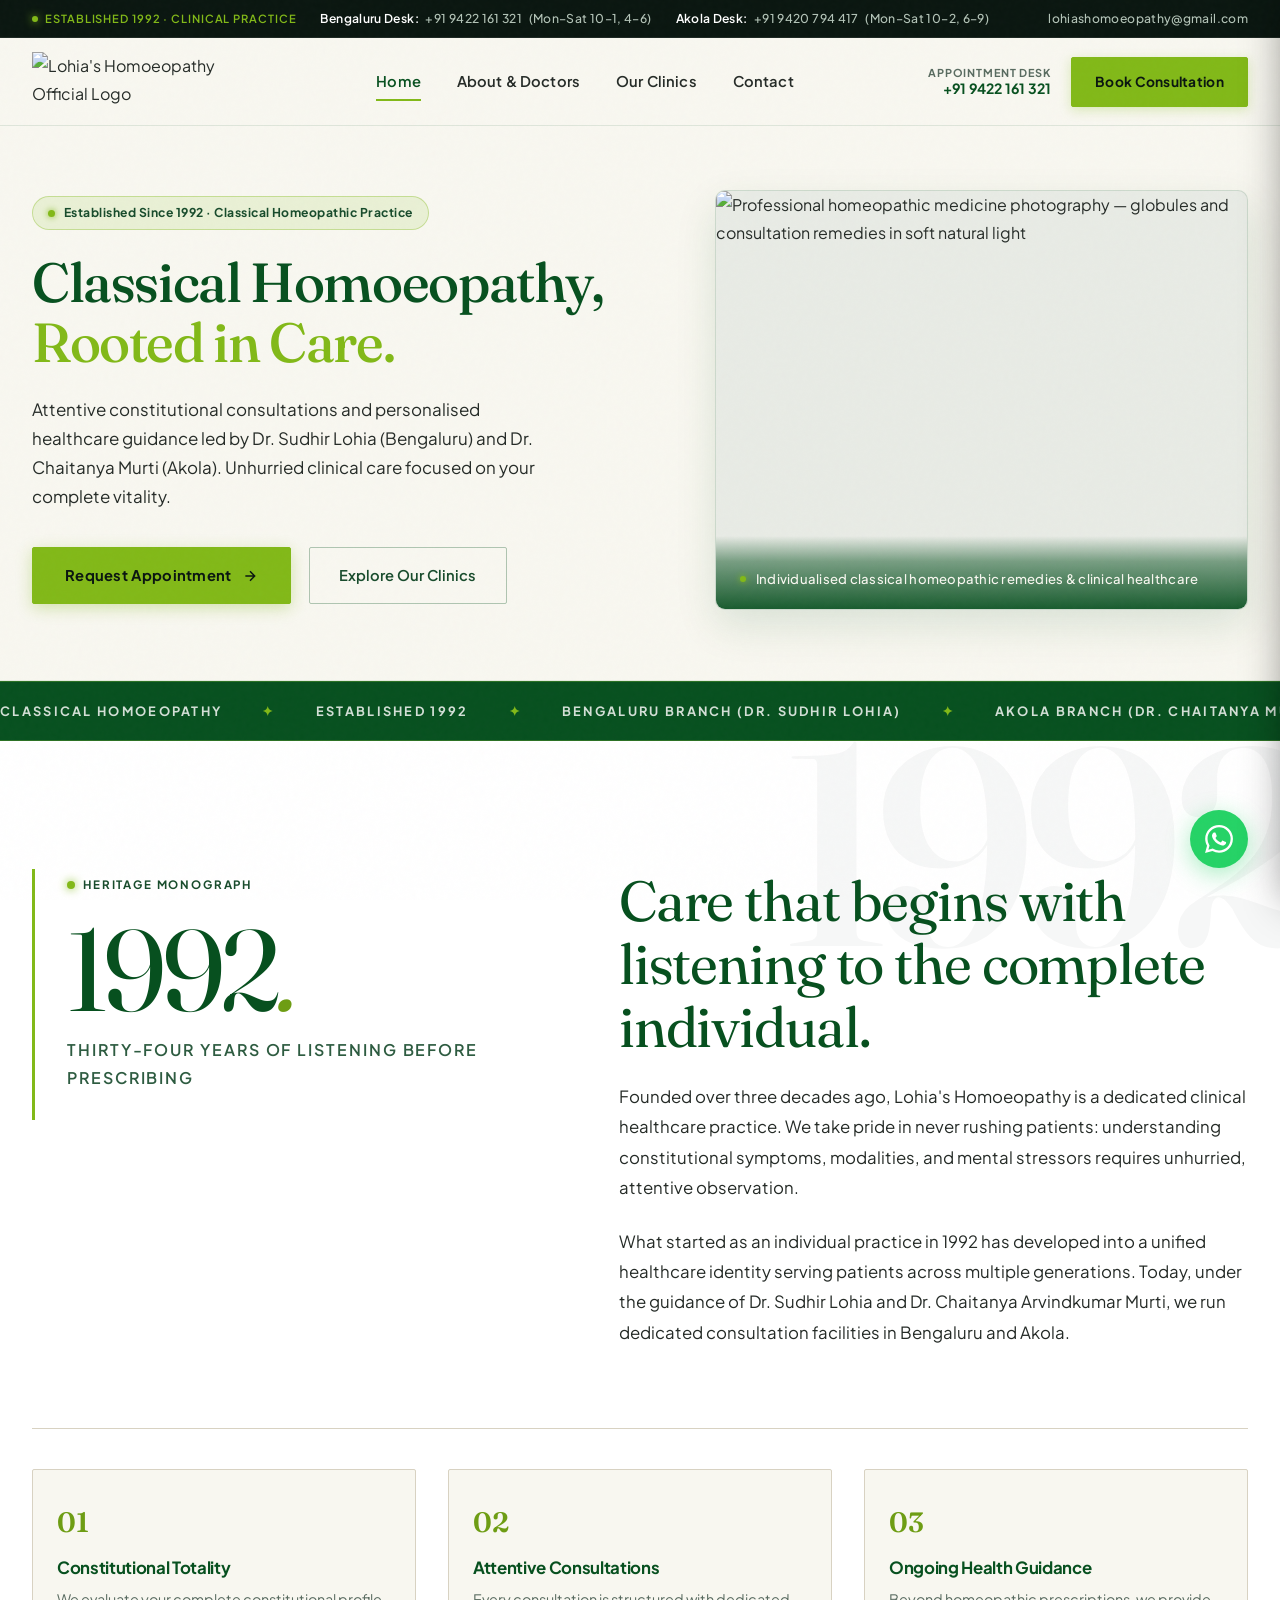
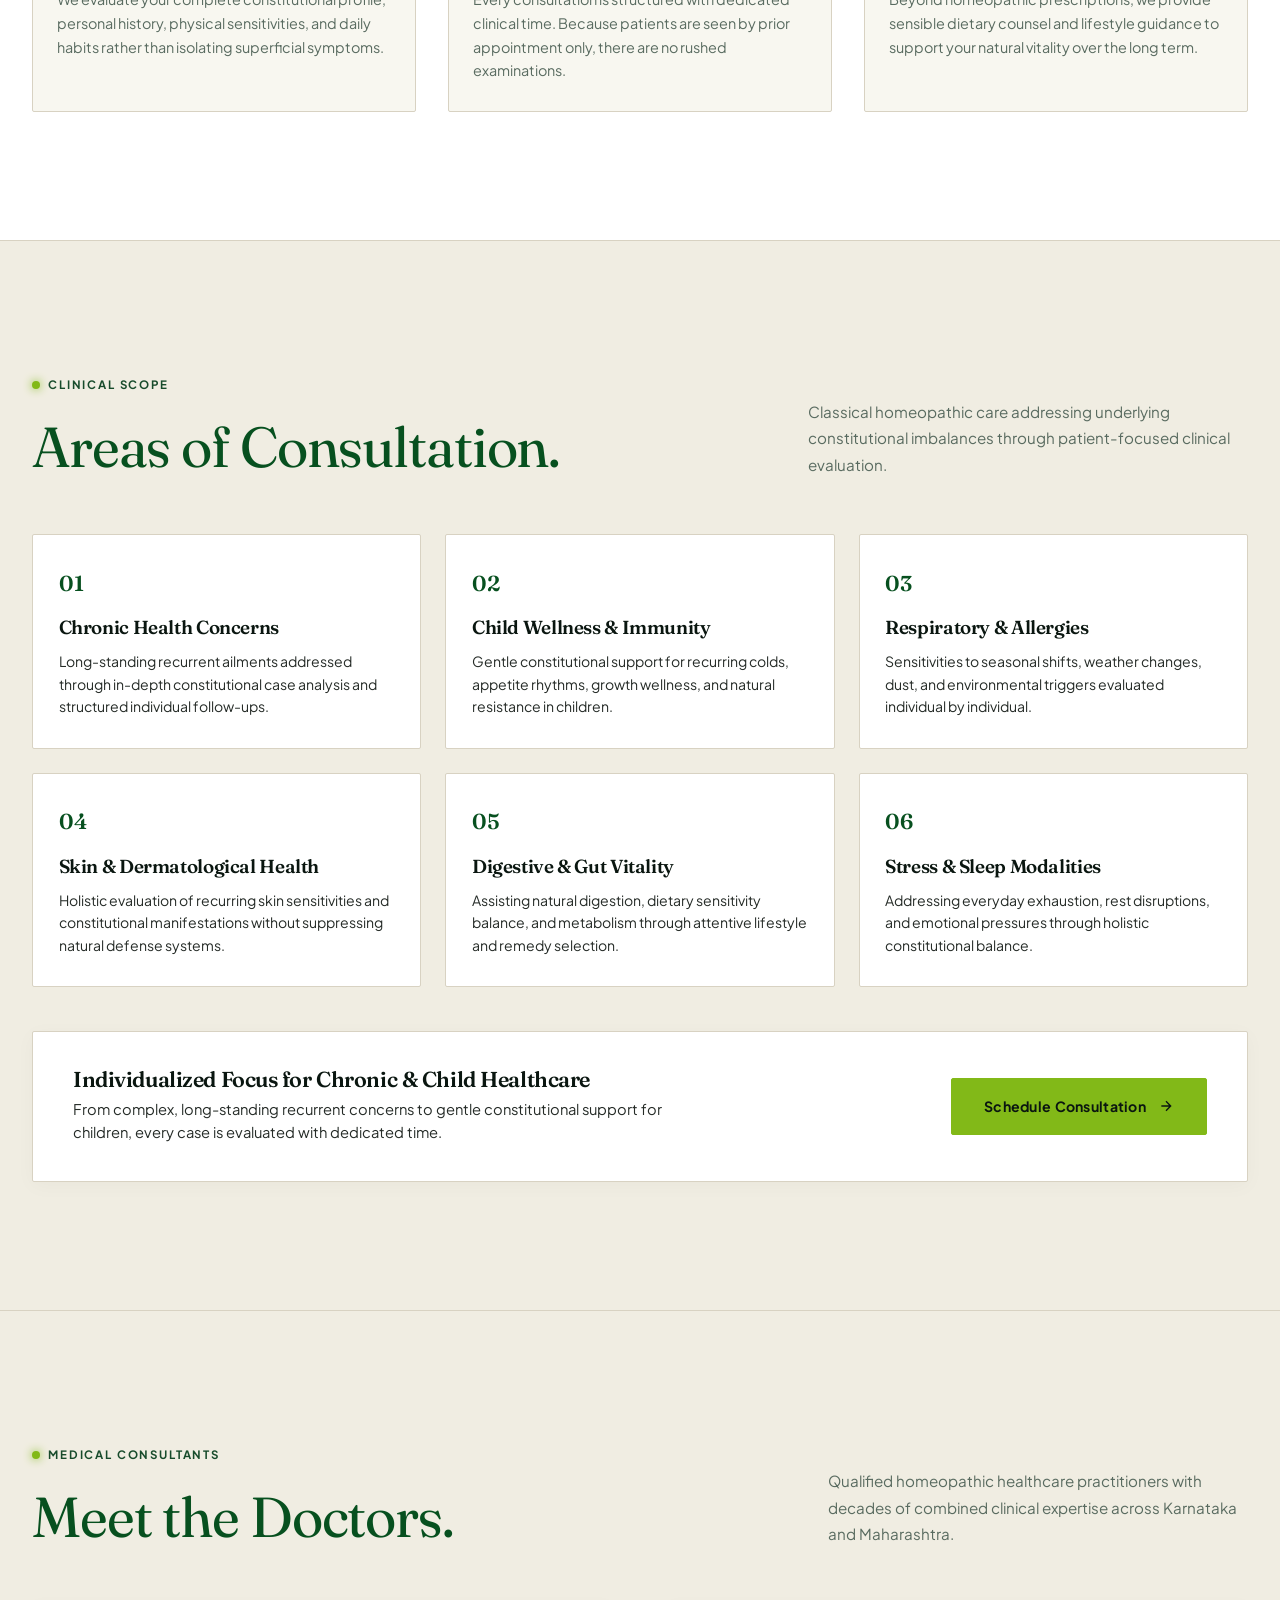
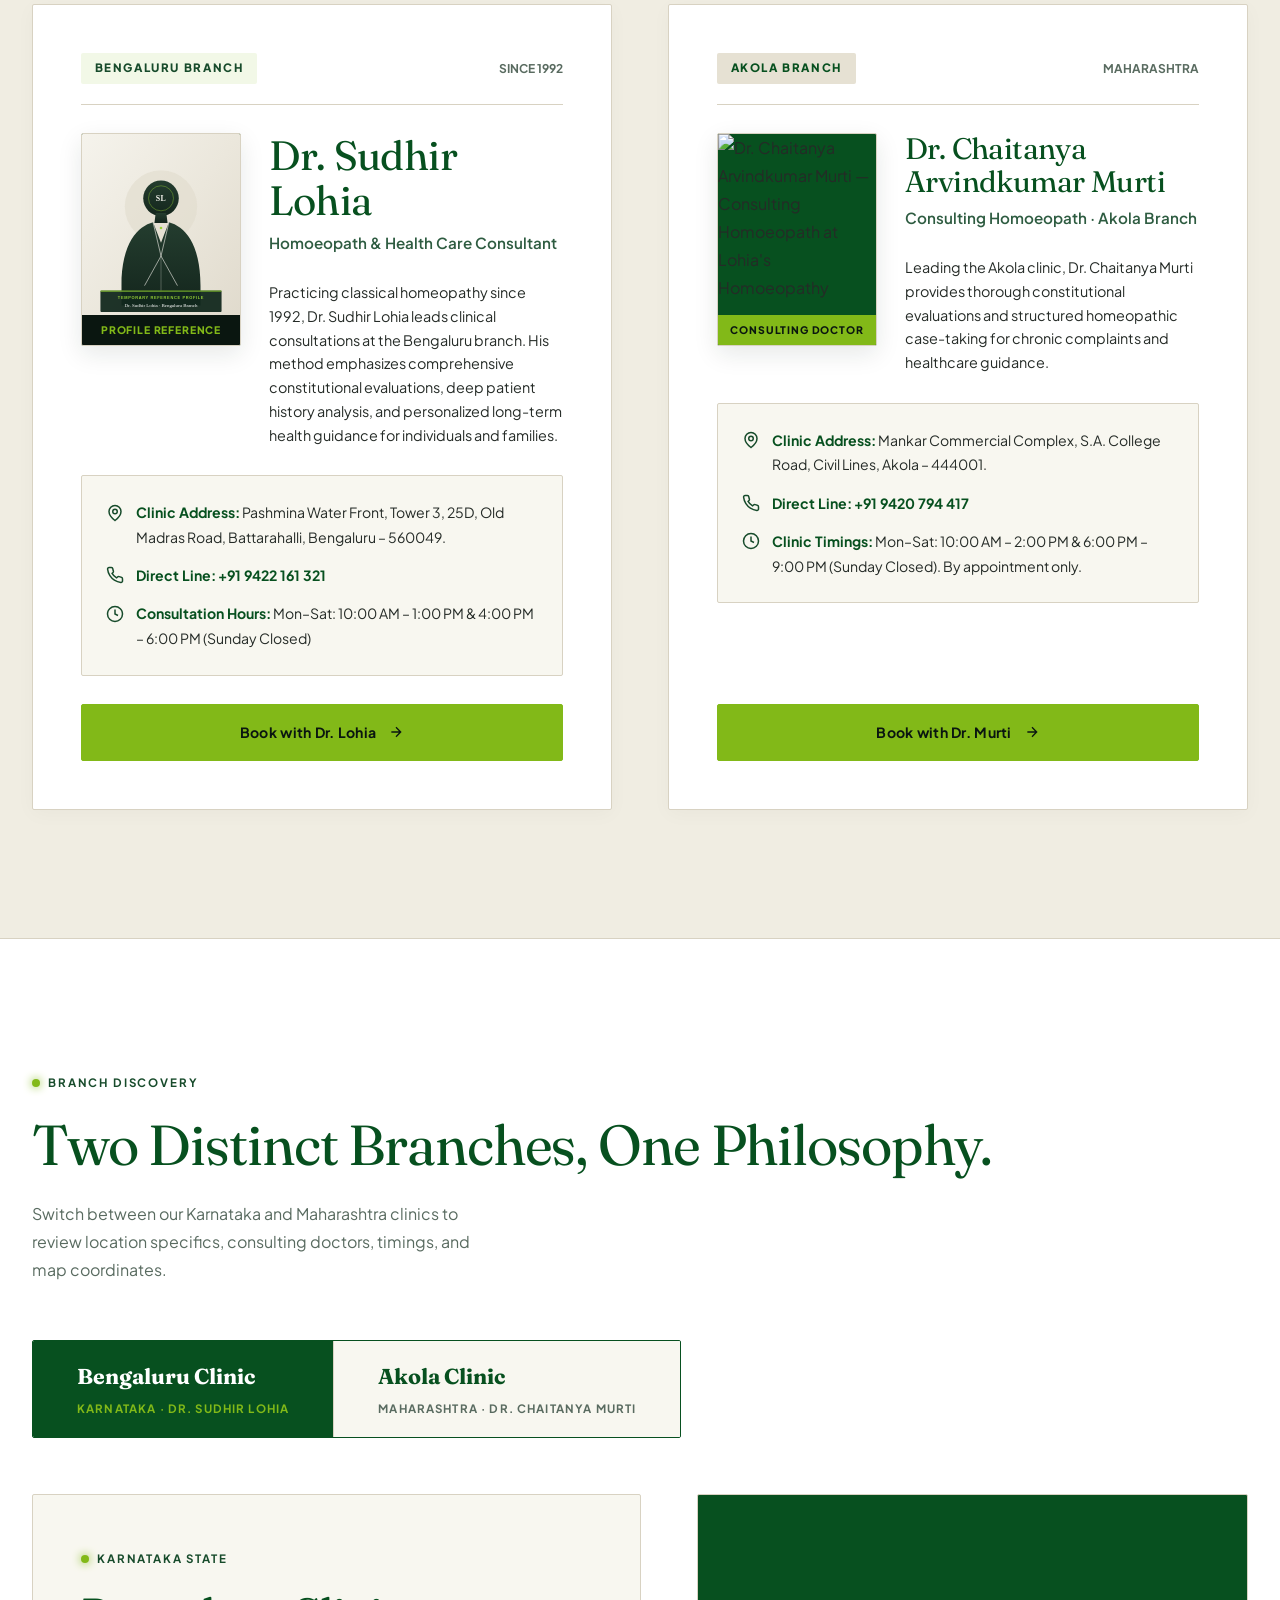
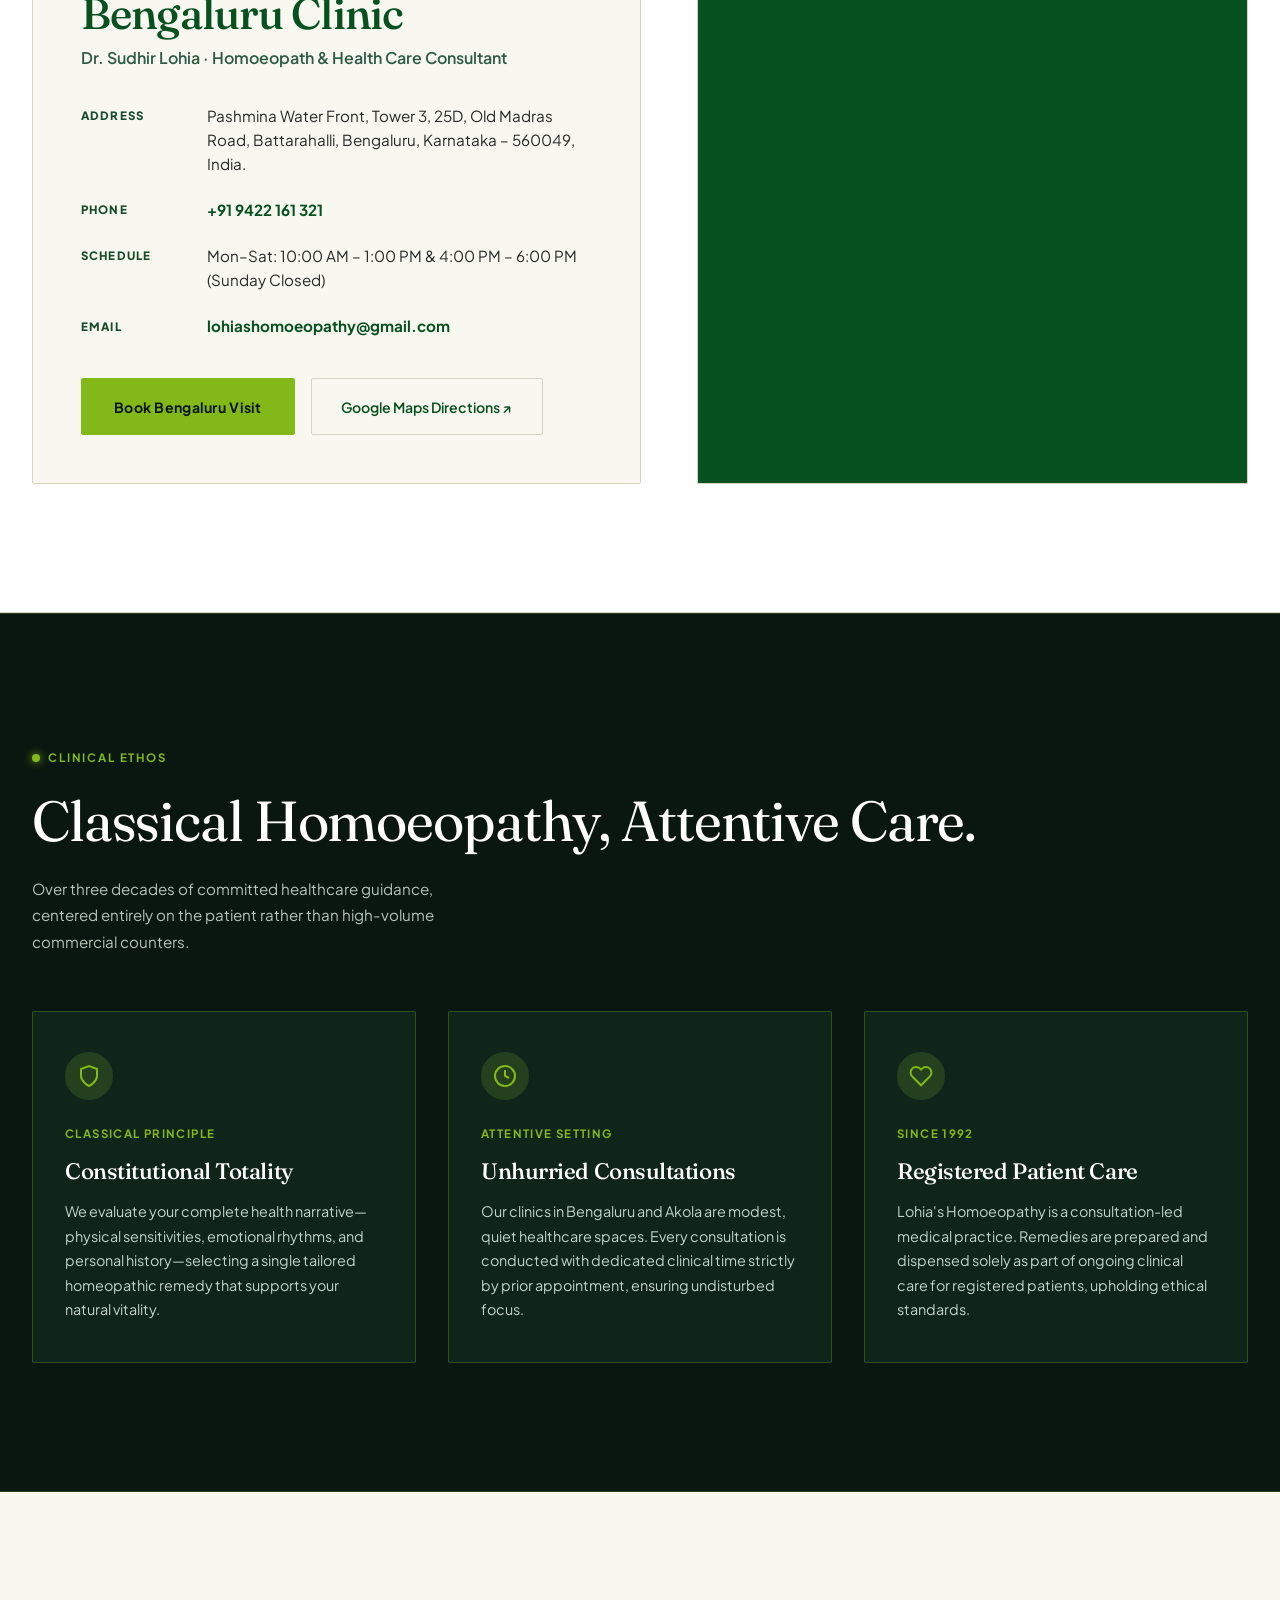
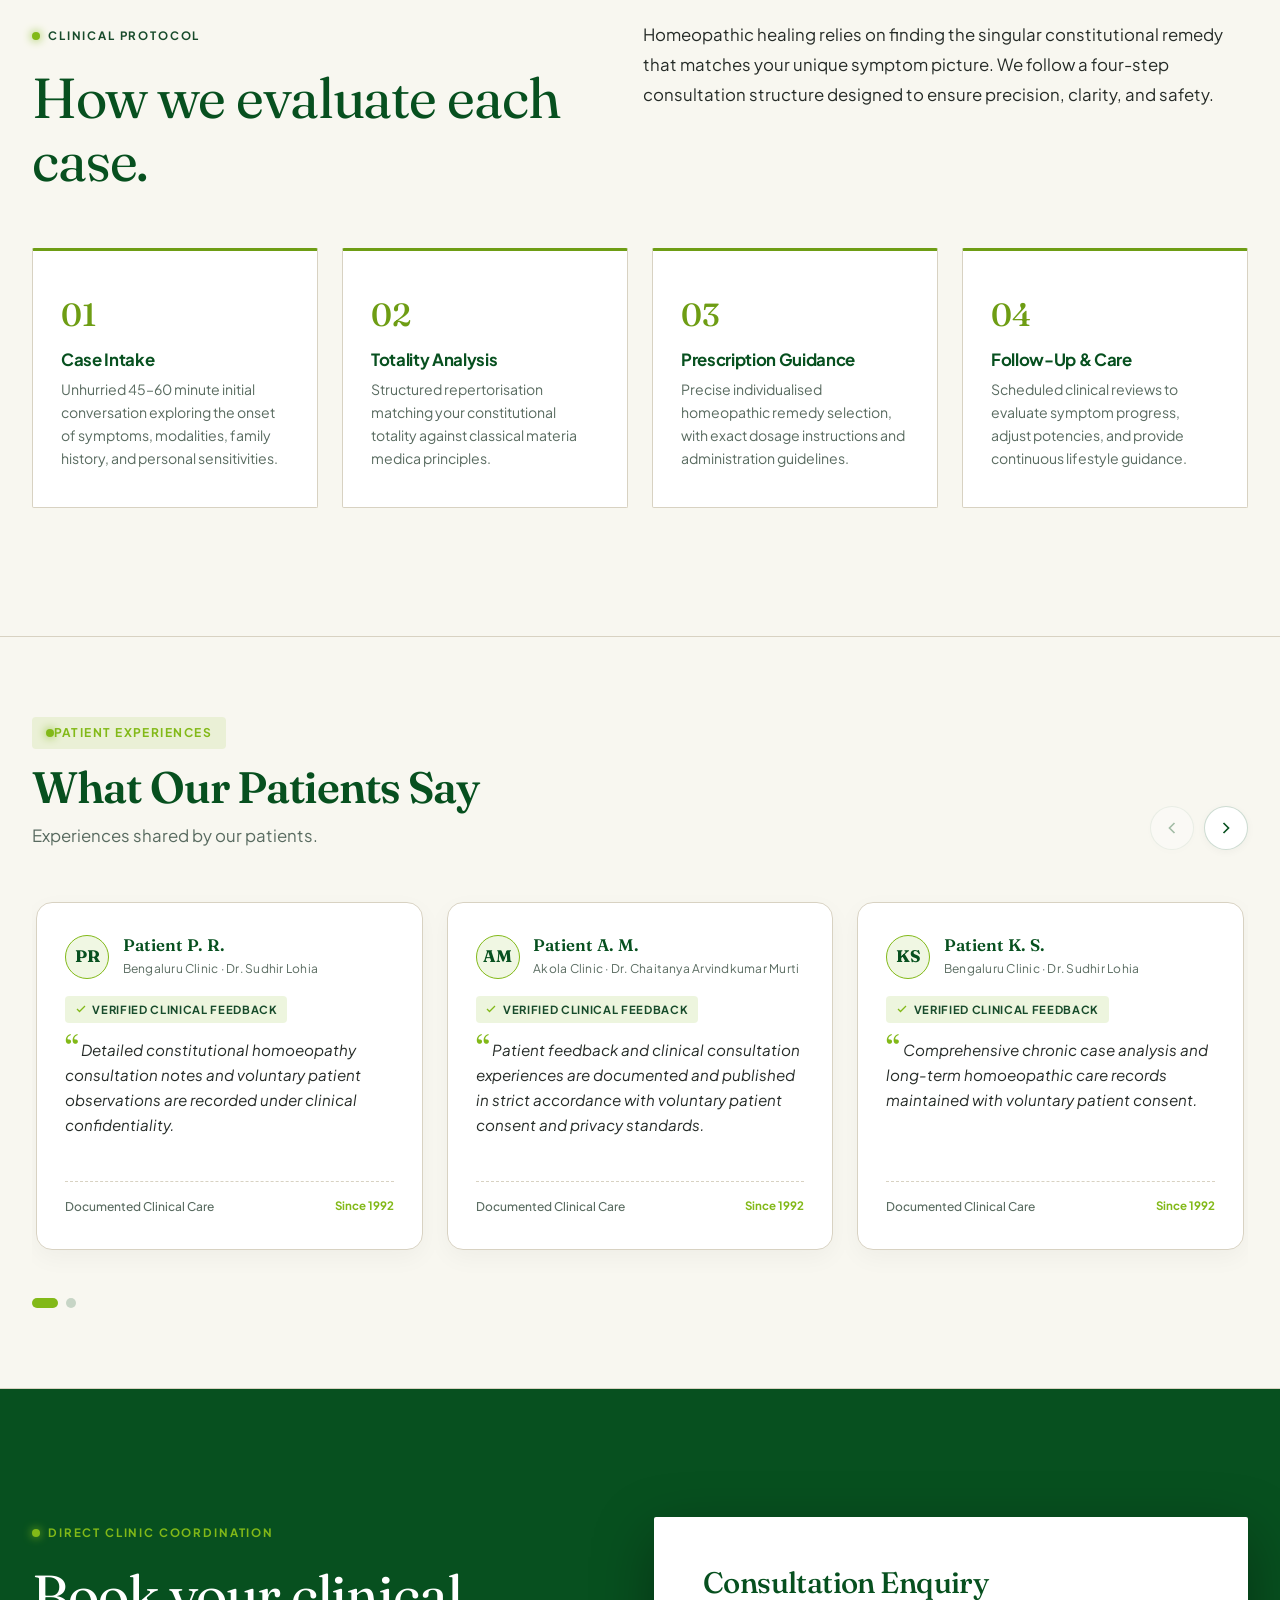
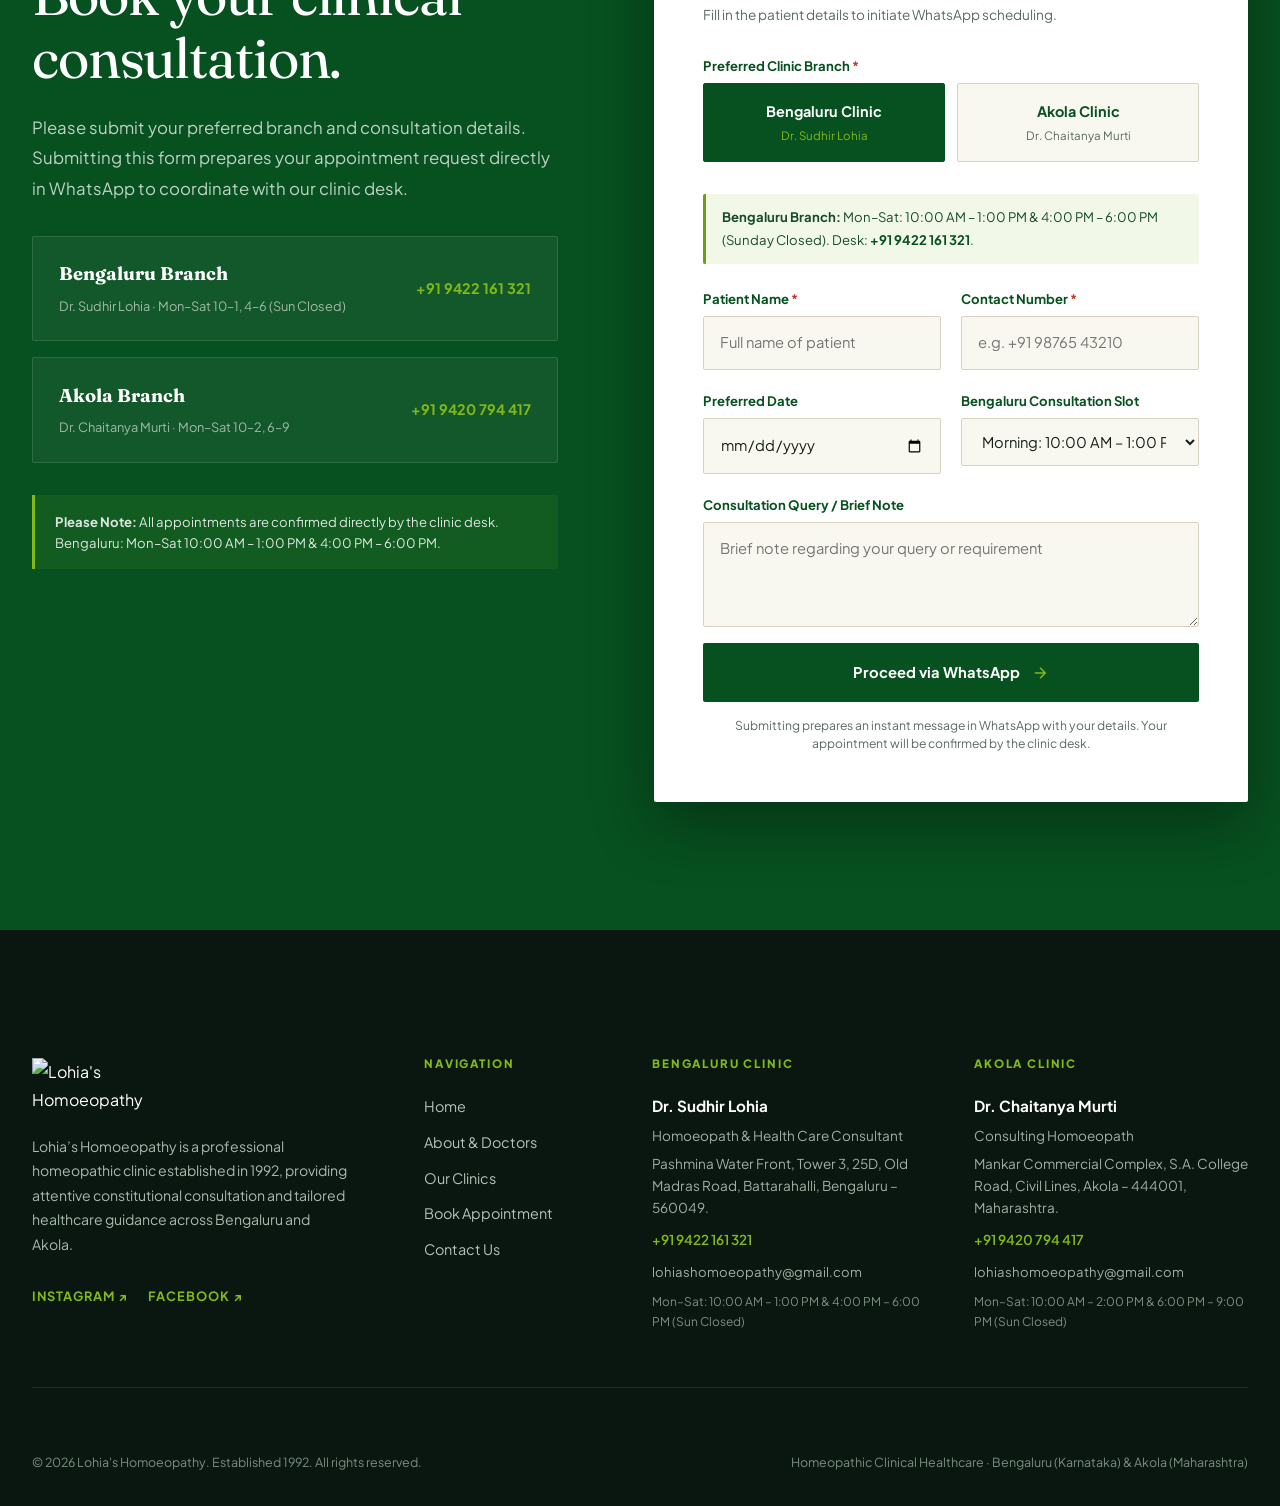
==== commit 7f058248: "feat: add botanical editorial CSS framework, frontend assets, and page updates" ====
--- a/index.html
+++ b/index.html
@@ -1,30 +1,39 @@
 <!DOCTYPE html>
 <html lang="en">
+
 <head>
   <meta charset="UTF-8">
   <meta name="viewport" content="width=device-width, initial-scale=1.0">
   <title>Lohia's Homoeopathy | Modern Botanical Clinic Since 1992 · Bengaluru &amp; Akola</title>
-  <meta name="description" content="Lohia's Homoeopathy – Established in 1992. Professional homeopathic consultation and personalised healthcare guidance by Dr. Sudhir Lohia (Bengaluru) and Dr. Chaitanya Arvindkumar Murti (Akola). Consultations strictly by appointment.">
-  <meta name="keywords" content="Lohia's Homoeopathy, homeopathic clinic Bengaluru, homeopathic clinic Akola, Dr Sudhir Lohia, Dr Chaitanya Arvindkumar Murti, classical homeopathy, constitutional homeopathy, homeopathic consultation">
+  <meta name="description"
+    content="Lohia's Homoeopathy – Established in 1992. Professional homeopathic consultation and personalised healthcare guidance by Dr. Sudhir Lohia (Bengaluru) and Dr. Chaitanya Arvindkumar Murti (Akola). Consultations strictly by appointment.">
+  <meta name="keywords"
+    content="Lohia's Homoeopathy, homeopathic clinic Bengaluru, homeopathic clinic Akola, Dr Sudhir Lohia, Dr Chaitanya Arvindkumar Murti, classical homeopathy, constitutional homeopathy, homeopathic consultation">
   <link rel="canonical" href="https://www.lohiashomoeopathy.com/">
 
   <!-- Open Graph / Meta -->
   <meta property="og:type" content="website">
   <meta property="og:url" content="https://www.lohiashomoeopathy.com/">
   <meta property="og:title" content="Lohia's Homoeopathy | Classical Homeopathic Clinic Since 1992">
-  <meta property="og:description" content="Attentive classical homeopathic consultation and healthcare guidance. Dedicated clinics in Bengaluru and Akola. By appointment only.">
-  <meta property="og:image" content="https://res.cloudinary.com/mgkpr2it/image/upload/v1795217665/4bece18e-454e-4bdf-8f9c-175ee4e5244e.jpg">
+  <meta property="og:description"
+    content="Attentive classical homeopathic consultation and healthcare guidance. Dedicated clinics in Bengaluru and Akola. By appointment only.">
+  <meta property="og:image"
+    content="https://res.cloudinary.com/mgkpr2it/image/upload/v1795217665/4bece18e-454e-4bdf-8f9c-175ee4e5244e.jpg">
 
   <!-- Google Fonts: Fraunces (Modern Botanical Editorial Display Serif) + Plus Jakarta Sans -->
   <link rel="preconnect" href="https://fonts.googleapis.com">
   <link rel="preconnect" href="https://fonts.gstatic.com" crossorigin>
-  <link href="https://fonts.googleapis.com/css2?family=Fraunces:ital,opsz,wght@0,9..144,400;0,9..144,500;0,9..144,600;0,9..144,700;1,9..144,400;1,9..144,500;1,9..144,600&family=Plus+Jakarta+Sans:wght@400;500;600;700;800&display=swap" rel="stylesheet">
+  <link
+    href="https://fonts.googleapis.com/css2?family=Fraunces:ital,opsz,wght@0,9..144,400;0,9..144,500;0,9..144,600;0,9..144,700;1,9..144,400;1,9..144,500;1,9..144,600&family=Plus+Jakarta+Sans:wght@400;500;600;700;800&display=swap"
+    rel="stylesheet">
 
   <!-- Dedicated Modern Botanical Editorial Stylesheet -->
   <link rel="stylesheet" href="css/botanical-editorial.css">
 
   <!-- Central Asset & Media Configuration -->
   <script src="js/site-assets.js"></script>
+  <!-- Patient Reviews & Testimonials Configuration -->
+  <script src="js/reviews.js"></script>
 
   <!-- Medical Clinic Structured Data -->
   <script type="application/ld+json">
@@ -35,7 +44,7 @@
     "description": "Established in 1992. Professional homeopathic consultation and personalized healthcare guidance in Bengaluru and Akola.",
     "url": "https://www.lohiashomoeopathy.com/",
     "telephone": "+919422161321",
-    "email": "hello@lohiashomoeopathy.com",
+    "email": "lohiashomoeopathy@gmail.com",
     "foundingDate": "1992",
     "department": [
       {
@@ -44,7 +53,7 @@
         "telephone": "+919422161321",
         "address": {
           "@type": "PostalAddress",
-          "streetAddress": "Pashmina Water Front, T03, 25-D, Old Madras Road, Battarahalli",
+          "streetAddress": "Pashmina Water Front, Tower 3, 25D, Old Madras Road, Battarahalli",
           "addressLocality": "Bengaluru",
           "addressRegion": "Karnataka",
           "postalCode": "560049",
@@ -68,6 +77,7 @@
   }
   </script>
 </head>
+
 <body>
 
   <a href="#mainContent" class="skip-link">Skip to main content</a>
@@ -89,8 +99,8 @@
         </span>
       </div>
       <div class="top-desk-right">
-        <a href="mailto:hello@lohiashomoeopathy.com" class="top-desk-item">
-          hello@lohiashomoeopathy.com
+        <a href="mailto:lohiashomoeopathy@gmail.com" class="top-desk-item">
+          lohiashomoeopathy@gmail.com
         </a>
       </div>
     </div>
@@ -102,12 +112,8 @@
   <header class="botanical-header" id="botanicalHeader">
     <div class="container-wide header-container">
       <a href="index.html" class="header-brand" aria-label="Lohia's Homoeopathy Home">
-        <img
-          src="https://res.cloudinary.com/mgkpr2it/image/upload/v1795220510/fdc22116-5a44-416c-9e67-ab1f7a3a4d89.png"
-          alt="Lohia's Homoeopathy Official Logo"
-          class="header-logo-img"
-          width="210" height="60"
-          loading="eager">
+        <img src="https://res.cloudinary.com/mgkpr2it/image/upload/v1795220510/fdc22116-5a44-416c-9e67-ab1f7a3a4d89.png"
+          alt="Lohia's Homoeopathy Official Logo" class="header-logo-img" width="210" height="60" loading="eager">
       </a>
 
       <nav class="header-nav" aria-label="Primary Navigation">
@@ -125,11 +131,12 @@
         <a href="#appointmentLounge" class="btn-botanical btn-lime header-cta-btn">
           Book Consultation
         </a>
-        <button type="button" class="mobile-nav-toggle" id="mobileNavToggle" aria-label="Open mobile menu" aria-expanded="false">
+        <button type="button" class="mobile-nav-toggle" id="mobileNavToggle" aria-label="Open mobile menu"
+          aria-expanded="false">
           <svg width="24" height="24" viewBox="0 0 24 24" fill="none" stroke="currentColor" stroke-width="2">
-            <line x1="3" y1="7" x2="21" y2="7"/>
-            <line x1="3" y1="12" x2="21" y2="12"/>
-            <line x1="3" y1="17" x2="21" y2="17"/>
+            <line x1="3" y1="7" x2="21" y2="7" />
+            <line x1="3" y1="12" x2="21" y2="12" />
+            <line x1="3" y1="17" x2="21" y2="17" />
           </svg>
         </button>
       </div>
@@ -144,14 +151,12 @@
         <a href="index.html">
           <img
             src="https://res.cloudinary.com/mgkpr2it/image/upload/v1795220510/fdc22116-5a44-416c-9e67-ab1f7a3a4d89.png"
-            alt="Lohia's Homoeopathy"
-            class="header-logo-img"
-            width="140" height="42">
+            alt="Lohia's Homoeopathy" class="header-logo-img" width="140" height="42">
         </a>
         <button type="button" class="drawer-close" id="mobileDrawerClose" aria-label="Close menu">
           <svg width="24" height="24" viewBox="0 0 24 24" fill="none" stroke="currentColor" stroke-width="1.75">
-            <line x1="18" y1="6" x2="6" y2="18"/>
-            <line x1="6" y1="6" x2="18" y2="18"/>
+            <line x1="18" y1="6" x2="6" y2="18" />
+            <line x1="6" y1="6" x2="18" y2="18" />
           </svg>
         </button>
       </div>
@@ -165,11 +170,13 @@
     </div>
 
     <div class="drawer-foot">
-      <a href="#appointmentLounge" class="btn-botanical btn-lime" style="width: 100%;">Book Consultation</a>
+      <a href="#appointmentLounge" class="btn-drawer-cta">Book Consultation</a>
       <div class="branch-nums">
-        <div><strong>Bengaluru:</strong> +91 9422 161 321 (Mon–Sat 10–1, 4–6)</div>
-        <div><strong>Akola:</strong> +91 9420 794 417 (Mon–Sat 10–2, 6–9)</div>
-        <div style="font-size: 0.75rem; color: var(--c-lime); margin-top: 0.35rem;">Bengaluru: Mon–Sat 10am–1pm &amp; 4pm–6pm · Sun Closed</div>
+        <div><strong>Bengaluru:</strong> <a href="tel:+919422161321" style="color: inherit; text-decoration: none;">+91
+            9422 161 321</a></div>
+        <div><strong>Akola:</strong> <a href="tel:+919420794417" style="color: inherit; text-decoration: none;">+91 9420
+            794 417</a></div>
+        <div class="drawer-timing-note">Bengaluru: Mon–Sat 10am–1pm &amp; 4pm–6pm · Sun Closed</div>
       </div>
     </div>
   </aside>
@@ -198,13 +205,17 @@
           </h1>
 
           <p class="hero-narrative">
-            Attentive constitutional consultations and personalised healthcare guidance led by Dr. Sudhir Lohia (Bengaluru) and Dr. Chaitanya Murti (Akola). Unhurried clinical care focused on your complete vitality.
+            Attentive constitutional consultations and personalised healthcare guidance led by Dr. Sudhir Lohia
+            (Bengaluru) and Dr. Chaitanya Murti (Akola). Unhurried clinical care focused on your complete vitality.
           </p>
 
           <div class="hero-cta-group">
             <a href="#appointmentLounge" class="btn-botanical btn-hero-primary">
               <span>Request Appointment</span>
-              <svg width="16" height="16" viewBox="0 0 24 24" fill="none" stroke="currentColor" stroke-width="2.2" aria-hidden="true"><path d="M5 12h14M12 5l7 7-7 7"/></svg>
+              <svg width="16" height="16" viewBox="0 0 24 24" fill="none" stroke="currentColor" stroke-width="2.2"
+                aria-hidden="true">
+                <path d="M5 12h14M12 5l7 7-7 7" />
+              </svg>
             </a>
             <a href="#branchExperience" class="btn-outline btn-hero-secondary">
               <span>Explore Our Clinics</span>
@@ -215,13 +226,9 @@
         <!-- Right Column: Visually Dominant Medicine Image -->
         <div class="hero-image-column">
           <div class="hero-image-frame">
-            <img
-              src="https://images.unsplash.com/photo-1608571423902-eed4a5ad8108?auto=format&fit=crop&w=1200&q=80"
+            <img src="https://images.unsplash.com/photo-1608571423902-eed4a5ad8108?auto=format&fit=crop&w=1200&q=80"
               alt="Professional homeopathic medicine photography — globules and consultation remedies in soft natural light"
-              class="hero-dominant-img"
-              width="640" height="490"
-              fetchpriority="high"
-              loading="eager">
+              class="hero-dominant-img" width="640" height="490" fetchpriority="high" loading="eager">
 
             <div class="hero-image-caption">
               <span class="caption-dot"></span>
@@ -284,10 +291,14 @@
           <div class="heritage-narrative-column">
             <h2 style="margin-bottom: 1.5rem;">Care that begins with listening to the complete individual.</h2>
             <p class="heritage-story-text">
-              Founded over three decades ago, Lohia's Homoeopathy is a dedicated clinical healthcare practice. We take pride in never rushing patients: understanding constitutional symptoms, modalities, and mental stressors requires unhurried, attentive observation.
+              Founded over three decades ago, Lohia's Homoeopathy is a dedicated clinical healthcare practice. We take
+              pride in never rushing patients: understanding constitutional symptoms, modalities, and mental stressors
+              requires unhurried, attentive observation.
             </p>
             <p class="heritage-story-text text-muted">
-              What started as an individual practice in 1992 has developed into a unified healthcare identity serving patients across multiple generations. Today, under the guidance of Dr. Sudhir Lohia and Dr. Chaitanya Arvindkumar Murti, we run dedicated consultation facilities in Bengaluru and Akola.
+              What started as an individual practice in 1992 has developed into a unified healthcare identity serving
+              patients across multiple generations. Today, under the guidance of Dr. Sudhir Lohia and Dr. Chaitanya
+              Arvindkumar Murti, we run dedicated consultation facilities in Bengaluru and Akola.
             </p>
           </div>
         </div>
@@ -297,19 +308,22 @@
           <div class="botanical-pillar-card">
             <span class="pillar-index">01</span>
             <h3>Constitutional Totality</h3>
-            <p>We evaluate your complete constitutional profile, personal history, physical sensitivities, and daily habits rather than isolating superficial symptoms.</p>
+            <p>We evaluate your complete constitutional profile, personal history, physical sensitivities, and daily
+              habits rather than isolating superficial symptoms.</p>
           </div>
 
           <div class="botanical-pillar-card">
             <span class="pillar-index">02</span>
             <h3>Attentive Consultations</h3>
-            <p>Every consultation is structured with dedicated clinical time. Because patients are seen by prior appointment only, there are no rushed examinations.</p>
+            <p>Every consultation is structured with dedicated clinical time. Because patients are seen by prior
+              appointment only, there are no rushed examinations.</p>
           </div>
 
           <div class="botanical-pillar-card">
             <span class="pillar-index">03</span>
             <h3>Ongoing Health Guidance</h3>
-            <p>Beyond homeopathic prescriptions, we provide sensible dietary counsel and lifestyle guidance to support your natural vitality over the long term.</p>
+            <p>Beyond homeopathic prescriptions, we provide sensible dietary counsel and lifestyle guidance to support
+              your natural vitality over the long term.</p>
           </div>
         </div>
       </div>
@@ -326,7 +340,8 @@
             <h2>Areas of Consultation.</h2>
           </div>
           <p class="text-muted" style="max-width: 440px; font-size: 0.95rem;">
-            Classical homeopathic care addressing underlying constitutional imbalances through patient-focused clinical evaluation.
+            Classical homeopathic care addressing underlying constitutional imbalances through patient-focused clinical
+            evaluation.
           </p>
         </div>
 
@@ -334,38 +349,58 @@
           <div class="speciality-item">
             <span class="speciality-num">01</span>
             <h3 class="speciality-title">Chronic Health Concerns</h3>
-            <p class="speciality-desc">Long-standing recurrent ailments addressed through in-depth constitutional case analysis and personalized care plans.</p>
+            <p class="speciality-desc">Long-standing recurrent ailments addressed through in-depth constitutional case
+              analysis and structured individual follow-ups.</p>
           </div>
 
           <div class="speciality-item">
             <span class="speciality-num">02</span>
-            <h3 class="speciality-title">Respiratory &amp; Allergies</h3>
-            <p class="speciality-desc">Sensitivities to seasonal shifts, weather changes, dust, and environmental triggers evaluated individual by individual.</p>
+            <h3 class="speciality-title">Child Wellness &amp; Immunity</h3>
+            <p class="speciality-desc">Gentle constitutional support for recurring colds, appetite rhythms, growth
+              wellness, and natural resistance in children.</p>
           </div>
 
           <div class="speciality-item">
             <span class="speciality-num">03</span>
-            <h3 class="speciality-title">Skin &amp; Dermatological Health</h3>
-            <p class="speciality-desc">Holistic evaluation of recurring skin sensitivities and constitutional manifestations without suppressing natural defense systems.</p>
+            <h3 class="speciality-title">Respiratory &amp; Allergies</h3>
+            <p class="speciality-desc">Sensitivities to seasonal shifts, weather changes, dust, and environmental
+              triggers evaluated individual by individual.</p>
           </div>
 
           <div class="speciality-item">
             <span class="speciality-num">04</span>
-            <h3 class="speciality-title">Digestive &amp; Gut Vitality</h3>
-            <p class="speciality-desc">Assisting natural digestion, dietary sensitivity balance, and metabolism through attentive lifestyle and remedy selection.</p>
+            <h3 class="speciality-title">Skin &amp; Dermatological Health</h3>
+            <p class="speciality-desc">Holistic evaluation of recurring skin sensitivities and constitutional
+              manifestations without suppressing natural defense systems.</p>
           </div>
 
           <div class="speciality-item">
             <span class="speciality-num">05</span>
-            <h3 class="speciality-title">Stress &amp; Sleep Modalities</h3>
-            <p class="speciality-desc">Addressing everyday exhaustion, rest disruptions, and emotional pressures through holistic constitutional balance.</p>
+            <h3 class="speciality-title">Digestive &amp; Gut Vitality</h3>
+            <p class="speciality-desc">Assisting natural digestion, dietary sensitivity balance, and metabolism through
+              attentive lifestyle and remedy selection.</p>
           </div>
 
           <div class="speciality-item">
             <span class="speciality-num">06</span>
-            <h3 class="speciality-title">Joint &amp; Muscular Comfort</h3>
-            <p class="speciality-desc">Supporting physical ease, weather-related stiffness, and age-related constitutional mobility with gentle classical methods.</p>
-          </div>
+            <h3 class="speciality-title">Stress &amp; Sleep Modalities</h3>
+            <p class="speciality-desc">Addressing everyday exhaustion, rest disruptions, and emotional pressures through
+              holistic constitutional balance.</p>
+          </div>
+        </div>
+
+        <div class="specialities-footer-cta">
+          <div>
+            <h4>Individualized Focus for Chronic &amp; Child Healthcare</h4>
+            <p>From complex, long-standing recurrent concerns to gentle constitutional support for children, every case
+              is evaluated with dedicated time.</p>
+          </div>
+          <a href="#appointmentLounge" class="btn-botanical btn-lime">
+            <span>Schedule Consultation</span>
+            <svg width="16" height="16" viewBox="0 0 24 24" fill="none" stroke="currentColor" stroke-width="2">
+              <path d="M5 12h14M12 5l7 7-7 7" />
+            </svg>
+          </a>
         </div>
       </div>
     </section>
@@ -381,7 +416,8 @@
             <h2>Meet the Doctors.</h2>
           </div>
           <p class="text-muted" style="max-width: 420px; font-size: 0.95rem;">
-            Qualified homeopathic healthcare practitioners with decades of combined clinical expertise across Karnataka and Maharashtra.
+            Qualified homeopathic healthcare practitioners with decades of combined clinical expertise across Karnataka
+            and Maharashtra.
           </p>
         </div>
 
@@ -392,17 +428,17 @@
             <div>
               <div class="doctor-branch-header">
                 <span class="branch-marker">Bengaluru Branch</span>
-                <span style="font-size: 0.75rem; color: var(--c-ink-muted); font-weight: 700; text-transform: uppercase;">Since 1992</span>
+                <span
+                  style="font-size: 0.75rem; color: var(--c-ink-muted); font-weight: 700; text-transform: uppercase;">Since
+                  1992</span>
               </div>
 
               <!-- Profile with consistent placeholder -->
               <div class="doctor-with-portrait">
                 <div class="doctor-portrait-frame">
-                  <img
-                    src="assets/images/doctor-placeholder-lohia.svg"
-                    alt="Dr. Sudhir Lohia — Professional Profile Placeholder (Temporary reference image)"
-                    width="160" height="213"
-                    loading="lazy">
+                  <img src="assets/images/doctor-placeholder-lohia.svg"
+                    alt="Dr. Sudhir Lohia — Professional Profile Placeholder (Temporary reference image)" width="160"
+                    height="213" loading="lazy">
                   <div class="portrait-verified-tag">Profile Reference</div>
                 </div>
 
@@ -410,22 +446,30 @@
                   <h3 class="doctor-full-name">Dr. Sudhir Lohia</h3>
                   <p class="doctor-verified-title">Homoeopath &amp; Health Care Consultant</p>
                   <p style="font-size: 0.9rem; line-height: 1.65; color: var(--c-ink-soft);">
-                    Practicing classical homeopathy since 1992, Dr. Sudhir Lohia leads clinical consultations at the Bengaluru branch. His method emphasizes comprehensive constitutional evaluations, deep patient history analysis, and personalized long-term health guidance for individuals and families.
+                    Practicing classical homeopathy since 1992, Dr. Sudhir Lohia leads clinical consultations at the
+                    Bengaluru branch. His method emphasizes comprehensive constitutional evaluations, deep patient
+                    history analysis, and personalized long-term health guidance for individuals and families.
                   </p>
                 </div>
               </div>
 
               <div class="doctor-meta-block">
                 <div class="doc-meta-item">
-                  <svg viewBox="0 0 24 24" fill="none" stroke="currentColor" stroke-width="2"><path d="M20 10c0 6-8 12-8 12s-8-6-8-12a8 8 0 0 1 16 0Z"/><circle cx="12" cy="10" r="3"/></svg>
+                  <svg viewBox="0 0 24 24" fill="none" stroke="currentColor" stroke-width="2">
+                    <path d="M20 10c0 6-8 12-8 12s-8-6-8-12a8 8 0 0 1 16 0Z" />
+                    <circle cx="12" cy="10" r="3" />
+                  </svg>
                   <div>
                     <strong>Clinic Address:</strong>
-                    <span>Pashmina Water Front, T03, 25-D, Old Madras Road, Battarahalli, Bengaluru – 560049.</span>
+                    <span>Pashmina Water Front, Tower 3, 25D, Old Madras Road, Battarahalli, Bengaluru – 560049.</span>
                   </div>
                 </div>
 
                 <div class="doc-meta-item">
-                  <svg viewBox="0 0 24 24" fill="none" stroke="currentColor" stroke-width="2"><path d="M22 16.92v3a2 2 0 0 1-2.18 2 19.79 19.79 0 0 1-8.63-3.07 19.5 19.5 0 0 1-6-6 19.79 19.79 0 0 1-3.07-8.67A2 2 0 0 1 4.11 2h3a2 2 0 0 1 2 1.72 12.84 12.84 0 0 0 .7 2.81 2 2 0 0 1-.45 2.11L8.09 9.91a16 16 0 0 0 6 6l1.27-1.27a2 2 0 0 1 2.11-.45 12.84 12.84 0 0 0 2.81.7A2 2 0 0 1 22 16.92z"/></svg>
+                  <svg viewBox="0 0 24 24" fill="none" stroke="currentColor" stroke-width="2">
+                    <path
+                      d="M22 16.92v3a2 2 0 0 1-2.18 2 19.79 19.79 0 0 1-8.63-3.07 19.5 19.5 0 0 1-6-6 19.79 19.79 0 0 1-3.07-8.67A2 2 0 0 1 4.11 2h3a2 2 0 0 1 2 1.72 12.84 12.84 0 0 0 .7 2.81 2 2 0 0 1-.45 2.11L8.09 9.91a16 16 0 0 0 6 6l1.27-1.27a2 2 0 0 1 2.11-.45 12.84 12.84 0 0 0 2.81.7A2 2 0 0 1 22 16.92z" />
+                  </svg>
                   <div>
                     <strong>Direct Line:</strong>
                     <a href="tel:+919422161321">+91 9422 161 321</a>
@@ -433,7 +477,10 @@
                 </div>
 
                 <div class="doc-meta-item">
-                  <svg viewBox="0 0 24 24" fill="none" stroke="currentColor" stroke-width="2"><circle cx="12" cy="12" r="10"/><polyline points="12 6 12 12 16 14"/></svg>
+                  <svg viewBox="0 0 24 24" fill="none" stroke="currentColor" stroke-width="2">
+                    <circle cx="12" cy="12" r="10" />
+                    <polyline points="12 6 12 12 16 14" />
+                  </svg>
                   <div>
                     <strong>Consultation Hours:</strong>
                     <span>Mon–Sat: 10:00 AM – 1:00 PM &amp; 4:00 PM – 6:00 PM (Sunday Closed)</span>
@@ -444,7 +491,9 @@
 
             <a href="#appointmentLounge" class="btn-botanical btn-lime" onclick="selectAppointmentBranch('bengaluru')">
               Book with Dr. Lohia
-              <svg width="16" height="16" viewBox="0 0 24 24" fill="none" stroke="currentColor" stroke-width="2"><path d="M5 12h14M12 5l7 7-7 7"/></svg>
+              <svg width="16" height="16" viewBox="0 0 24 24" fill="none" stroke="currentColor" stroke-width="2">
+                <path d="M5 12h14M12 5l7 7-7 7" />
+              </svg>
             </a>
           </div>
 
@@ -452,33 +501,38 @@
           <div class="doctor-monograph-block">
             <div>
               <div class="doctor-branch-header">
-                <span class="branch-marker" style="background: var(--c-ivory-sand); color: var(--c-botanical-deep);">Akola Branch</span>
-                <span style="font-size: 0.75rem; color: var(--c-ink-muted); font-weight: 700; text-transform: uppercase;">Maharashtra</span>
-              </div>
-
-              <!-- Profile with consistent placeholder -->
+                <span class="branch-marker"
+                  style="background: var(--c-ivory-sand); color: var(--c-botanical-deep);">Akola Branch</span>
+                <span
+                  style="font-size: 0.75rem; color: var(--c-ink-muted); font-weight: 700; text-transform: uppercase;">Maharashtra</span>
+              </div>
+
+              <!-- Profile with genuine photograph -->
               <div class="doctor-with-portrait">
                 <div class="doctor-portrait-frame">
-                  <img
-                    src="assets/images/doctor-placeholder-murti.svg"
-                    alt="Dr. Chaitanya Arvindkumar Murti — Professional Profile Placeholder (Temporary reference image)"
-                    width="160" height="213"
-                    loading="lazy">
-                  <div class="portrait-verified-tag">Profile Reference</div>
+                  <img src="https://res.cloudinary.com/mgkpr2it/image/upload/v1795217578/download.jpg"
+                    alt="Dr. Chaitanya Arvindkumar Murti — Consulting Homoeopath at Lohia's Homoeopathy" width="160"
+                    height="213" loading="lazy">
+                  <div class="portrait-verified-tag"
+                    style="background: var(--c-lime); color: var(--c-botanical-black);">Consulting Doctor</div>
                 </div>
 
                 <div>
                   <h3 class="doctor-full-name" style="font-size: 1.85rem;">Dr. Chaitanya Arvindkumar Murti</h3>
                   <p class="doctor-verified-title">Consulting Homoeopath · Akola Branch</p>
                   <p style="font-size: 0.9rem; line-height: 1.65; color: var(--c-ink-soft);">
-                    Leading the Akola clinic, Dr. Chaitanya Murti provides thorough constitutional evaluations and structured homeopathic case-taking for chronic complaints and healthcare guidance.
+                    Leading the Akola clinic, Dr. Chaitanya Murti provides thorough constitutional evaluations and
+                    structured homeopathic case-taking for chronic complaints and healthcare guidance.
                   </p>
                 </div>
               </div>
 
               <div class="doctor-meta-block">
                 <div class="doc-meta-item">
-                  <svg viewBox="0 0 24 24" fill="none" stroke="currentColor" stroke-width="2"><path d="M20 10c0 6-8 12-8 12s-8-6-8-12a8 8 0 0 1 16 0Z"/><circle cx="12" cy="10" r="3"/></svg>
+                  <svg viewBox="0 0 24 24" fill="none" stroke="currentColor" stroke-width="2">
+                    <path d="M20 10c0 6-8 12-8 12s-8-6-8-12a8 8 0 0 1 16 0Z" />
+                    <circle cx="12" cy="10" r="3" />
+                  </svg>
                   <div>
                     <strong>Clinic Address:</strong>
                     <span>Mankar Commercial Complex, S.A. College Road, Civil Lines, Akola – 444001.</span>
@@ -486,7 +540,10 @@
                 </div>
 
                 <div class="doc-meta-item">
-                  <svg viewBox="0 0 24 24" fill="none" stroke="currentColor" stroke-width="2"><path d="M22 16.92v3a2 2 0 0 1-2.18 2 19.79 19.79 0 0 1-8.63-3.07 19.5 19.5 0 0 1-6-6 19.79 19.79 0 0 1-3.07-8.67A2 2 0 0 1 4.11 2h3a2 2 0 0 1 2 1.72 12.84 12.84 0 0 0 .7 2.81 2 2 0 0 1-.45 2.11L8.09 9.91a16 16 0 0 0 6 6l1.27-1.27a2 2 0 0 1 2.11-.45 12.84 12.84 0 0 0 2.81.7A2 2 0 0 1 22 16.92z"/></svg>
+                  <svg viewBox="0 0 24 24" fill="none" stroke="currentColor" stroke-width="2">
+                    <path
+                      d="M22 16.92v3a2 2 0 0 1-2.18 2 19.79 19.79 0 0 1-8.63-3.07 19.5 19.5 0 0 1-6-6 19.79 19.79 0 0 1-3.07-8.67A2 2 0 0 1 4.11 2h3a2 2 0 0 1 2 1.72 12.84 12.84 0 0 0 .7 2.81 2 2 0 0 1-.45 2.11L8.09 9.91a16 16 0 0 0 6 6l1.27-1.27a2 2 0 0 1 2.11-.45 12.84 12.84 0 0 0 2.81.7A2 2 0 0 1 22 16.92z" />
+                  </svg>
                   <div>
                     <strong>Direct Line:</strong>
                     <a href="tel:+919420794417">+91 9420 794 417</a>
@@ -494,10 +551,14 @@
                 </div>
 
                 <div class="doc-meta-item">
-                  <svg viewBox="0 0 24 24" fill="none" stroke="currentColor" stroke-width="2"><circle cx="12" cy="12" r="10"/><polyline points="12 6 12 12 16 14"/></svg>
+                  <svg viewBox="0 0 24 24" fill="none" stroke="currentColor" stroke-width="2">
+                    <circle cx="12" cy="12" r="10" />
+                    <polyline points="12 6 12 12 16 14" />
+                  </svg>
                   <div>
                     <strong>Clinic Timings:</strong>
-                    <span>Mon–Sat: 10:00 AM – 2:00 PM &amp; 6:00 PM – 9:00 PM (Sunday Closed). By appointment only.</span>
+                    <span>Mon–Sat: 10:00 AM – 2:00 PM &amp; 6:00 PM – 9:00 PM (Sunday Closed). By appointment
+                      only.</span>
                   </div>
                 </div>
               </div>
@@ -505,7 +566,9 @@
 
             <a href="#appointmentLounge" class="btn-botanical btn-lime" onclick="selectAppointmentBranch('akola')">
               Book with Dr. Murti
-              <svg width="16" height="16" viewBox="0 0 24 24" fill="none" stroke="currentColor" stroke-width="2"><path d="M5 12h14M12 5l7 7-7 7"/></svg>
+              <svg width="16" height="16" viewBox="0 0 24 24" fill="none" stroke="currentColor" stroke-width="2">
+                <path d="M5 12h14M12 5l7 7-7 7" />
+              </svg>
             </a>
           </div>
 
@@ -524,17 +587,20 @@
             <h2>Two Distinct Branches, One Philosophy.</h2>
           </div>
           <p class="text-muted" style="max-width: 440px;">
-            Switch between our Karnataka and Maharashtra clinics to review location specifics, consulting doctors, timings, and map coordinates.
+            Switch between our Karnataka and Maharashtra clinics to review location specifics, consulting doctors,
+            timings, and map coordinates.
           </p>
         </div>
 
         <!-- Interactive Branch Switcher Tabs -->
         <div class="branch-nav-tabs" role="tablist" aria-label="Clinic Branch Switcher">
-          <button type="button" class="branch-switch-btn active" id="tabBtnBengaluru" onclick="switchBranchTab('bengaluru')" role="tab" aria-selected="true">
+          <button type="button" class="branch-switch-btn active" id="tabBtnBengaluru"
+            onclick="switchBranchTab('bengaluru')" role="tab" aria-selected="true">
             <strong>Bengaluru Clinic</strong>
             <span>Karnataka · Dr. Sudhir Lohia</span>
           </button>
-          <button type="button" class="branch-switch-btn" id="tabBtnAkola" onclick="switchBranchTab('akola')" role="tab" aria-selected="false">
+          <button type="button" class="branch-switch-btn" id="tabBtnAkola" onclick="switchBranchTab('akola')" role="tab"
+            aria-selected="false">
             <strong>Akola Clinic</strong>
             <span>Maharashtra · Dr. Chaitanya Murti</span>
           </button>
@@ -552,7 +618,8 @@
                 <div class="branch-details-list">
                   <div class="b-detail-row">
                     <span class="b-detail-label">Address</span>
-                    <span class="b-detail-value">Pashmina Water Front, T03, 25-D, Old Madras Road, Battarahalli, Bengaluru, Karnataka – 560049, India.</span>
+                    <span class="b-detail-value">Pashmina Water Front, Tower 3, 25D, Old Madras Road, Battarahalli,
+                      Bengaluru, Karnataka – 560049, India.</span>
                   </div>
 
                   <div class="b-detail-row">
@@ -562,21 +629,25 @@
 
                   <div class="b-detail-row">
                     <span class="b-detail-label">Schedule</span>
-                    <span class="b-detail-value">Mon–Sat: 10:00 AM – 1:00 PM &amp; 4:00 PM – 6:00 PM (Sunday Closed)</span>
+                    <span class="b-detail-value">Mon–Sat: 10:00 AM – 1:00 PM &amp; 4:00 PM – 6:00 PM (Sunday
+                      Closed)</span>
                   </div>
 
                   <div class="b-detail-row">
                     <span class="b-detail-label">Email</span>
-                    <span class="b-detail-value"><a href="mailto:hello@lohiashomoeopathy.com">hello@lohiashomoeopathy.com</a></span>
+                    <span class="b-detail-value"><a
+                        href="mailto:lohiashomoeopathy@gmail.com">lohiashomoeopathy@gmail.com</a></span>
                   </div>
                 </div>
               </div>
 
               <div class="branch-actions-row">
-                <a href="#appointmentLounge" class="btn-botanical btn-lime" onclick="selectAppointmentBranch('bengaluru')">
+                <a href="#appointmentLounge" class="btn-botanical btn-lime"
+                  onclick="selectAppointmentBranch('bengaluru')">
                   Book Bengaluru Visit
                 </a>
-                <a href="https://maps.google.com/?q=Pashmina+Waterfront+Battarahalli+Bengaluru" target="_blank" rel="noopener noreferrer" class="btn-outline">
+                <a href="https://maps.google.com/?q=Pashmina+Waterfront+Battarahalli+Bengaluru" target="_blank"
+                  rel="noopener noreferrer" class="btn-outline">
                   Google Maps Directions ↗
                 </a>
               </div>
@@ -586,8 +657,7 @@
             <div class="branch-map-frame">
               <iframe
                 src="https://www.google.com/maps/embed?pb=!1m18!1m12!1m3!1d3887.350811906233!2d77.71183207578278!3d13.01332831395893!2m3!1f0!2f0!3f0!3m2!1i1024!2i768!4f13.1!3m3!1m2!1s0x3bae11124488b399%3A0xe54d6fa7c6e61f2f!2sPashmina%20Waterfront!5e0!3m2!1sen!2sin!4v1700000000000"
-                title="Google Maps - Bengaluru Clinic"
-                loading="lazy"></iframe>
+                title="Google Maps - Bengaluru Clinic" loading="lazy"></iframe>
             </div>
           </div>
         </div>
@@ -604,7 +674,8 @@
                 <div class="branch-details-list">
                   <div class="b-detail-row">
                     <span class="b-detail-label">Address</span>
-                    <span class="b-detail-value">Mankar Commercial Complex, S.A. College Road, Civil Lines, Akola – 444001, Maharashtra, India.</span>
+                    <span class="b-detail-value">Mankar Commercial Complex, S.A. College Road, Civil Lines, Akola –
+                      444001, Maharashtra, India.</span>
                   </div>
 
                   <div class="b-detail-row">
@@ -624,7 +695,8 @@
 
                   <div class="b-detail-row">
                     <span class="b-detail-label">Email</span>
-                    <span class="b-detail-value"><a href="mailto:hello@lohiashomoeopathy.com">hello@lohiashomoeopathy.com</a></span>
+                    <span class="b-detail-value"><a
+                        href="mailto:lohiashomoeopathy@gmail.com">lohiashomoeopathy@gmail.com</a></span>
                   </div>
                 </div>
               </div>
@@ -633,7 +705,8 @@
                 <a href="#appointmentLounge" class="btn-botanical btn-lime" onclick="selectAppointmentBranch('akola')">
                   Book Akola Visit
                 </a>
-                <a href="https://maps.google.com/?q=Mankar+Commercial+Complex+SA+College+Road+Civil+Lines+Akola" target="_blank" rel="noopener noreferrer" class="btn-outline">
+                <a href="https://maps.google.com/?q=Mankar+Commercial+Complex+SA+College+Road+Civil+Lines+Akola"
+                  target="_blank" rel="noopener noreferrer" class="btn-outline">
                   Google Maps Directions ↗
                 </a>
               </div>
@@ -643,8 +716,7 @@
             <div class="branch-map-frame">
               <iframe
                 src="https://www.google.com/maps/embed?pb=!1m18!1m12!1m3!1d3732.5513515438843!2d77.00160007593504!3d20.70810009871787!2m3!1f0!2f0!3f0!3m2!1i1024!2i768!4f13.1!3m3!1m2!1s0x3bd7299a9b69b06f%3A0x6b447814b62dbd!2sCivil%20Lines%2C%20Akola%2C%20Maharashtra!5e0!3m2!1sen!2sin!4v1700000000000"
-                title="Google Maps - Akola Clinic"
-                loading="lazy"></iframe>
+                title="Google Maps - Akola Clinic" loading="lazy"></iframe>
             </div>
           </div>
         </div>
@@ -653,86 +725,58 @@
     </section>
 
     <!-- =======================================================================
-         08. IMMERSIVE HORIZONTAL PHOTOGRAPHY GALLERY (AKOLA CLINIC PHOTOGRAPHS)
+         08. CLASSICAL PRACTICE & CLINICAL ETHOS (TYPOGRAPHY-LED EDITORIAL)
          ======================================================================= -->
-    <section class="botanical-gallery-section" id="gallerySection">
+    <section class="botanical-ethos-section" id="clinicalEthosSection">
       <div class="container">
-        <div class="gallery-head-row">
+        <div class="editorial-section-head">
           <div>
-            <span class="editorial-tag editorial-tag-light">Clinical Space</span>
-            <h2>Inside Our Akola Clinic.</h2>
-          </div>
-          <p>
-            An authentic look inside our consultation chambers, remedy dispensary, and reception. The gallery auto-advances every 3 seconds.
+            <span class="editorial-tag">Clinical Ethos</span>
+            <h2>Classical Homoeopathy, Attentive Care.</h2>
+          </div>
+          <p class="text-muted" style="max-width: 440px; font-size: 0.95rem;">
+            Over three decades of committed healthcare guidance, centered entirely on the patient rather than
+            high-volume commercial counters.
           </p>
         </div>
 
-        <!-- Carousel Frame -->
-        <div class="gallery-carousel-frame" id="botanicalCarousel">
-          <div class="gallery-track-slider" id="botanicalTrack">
-            <!-- Slide 1: Clinic Facade & Signboard -->
-            <div class="gallery-slide-item">
-              <img
-                src="https://res.cloudinary.com/mgkpr2it/image/upload/v1795217665/4bece18e-454e-4bdf-8f9c-175ee4e5244e.jpg"
-                alt="Lohia's Homoeopathy Clinic Akola — Entrance &amp; Building Signboard"
-                loading="lazy">
-              <div class="slide-caption-bar">
-                <strong>Akola Clinic Entrance &amp; Facade</strong>
-                <span>Civil Lines, S.A. College Road</span>
-              </div>
-            </div>
-
-            <!-- Slide 2: Consultation Chamber & Medicines -->
-            <div class="gallery-slide-item">
-              <img
-                src="https://res.cloudinary.com/mgkpr2it/image/upload/v1795217607/9a7d252e-a91c-4ee1-b417-8e0480e630a8.jpg"
-                alt="Doctor's Desk &amp; Homoeopathic Dispensary Shelf at Lohia's Homoeopathy"
-                loading="lazy">
-              <div class="slide-caption-bar">
-                <strong>Doctor's Consultation Chamber &amp; Dispensary</strong>
-                <span>Classical homoeopathic remedy collections</span>
-              </div>
-            </div>
-
-            <!-- Slide 3: Clinic Reception & Waiting Area -->
-            <div class="gallery-slide-item">
-              <img
-                src="https://res.cloudinary.com/mgkpr2it/image/upload/v1795217598/abbc0d1e-0992-4af4-81b8-65cfae8f9a5c.jpg"
-                alt="Lohia's Homoeopathy Clinic Reception &amp; Patient Waiting Area"
-                loading="lazy">
-              <div class="slide-caption-bar">
-                <strong>Reception &amp; Waiting Lounge</strong>
-                <span>Quiet, calm environment for patient consultation</span>
-              </div>
-            </div>
-
-            <!-- Slide 4: Dr. Chaitanya Murti -->
-            <div class="gallery-slide-item">
-              <img
-                src="https://res.cloudinary.com/mgkpr2it/image/upload/v1795217578/download.jpg"
-                alt="Dr. Chaitanya Arvindkumar Murti — Consulting Homoeopath at Lohia's Homoeopathy"
-                loading="lazy">
-              <div class="slide-caption-bar">
-                <strong>Dr. Chaitanya Arvindkumar Murti</strong>
-                <span>Consulting Homoeopath · Akola Branch</span>
-              </div>
-            </div>
-          </div>
-
-          <!-- Controls: Arrows + Dots -->
-          <div class="gallery-nav-controls">
-            <button type="button" class="gallery-ctrl-btn" id="carouselPrevBtn" aria-label="Previous image">
-              <svg width="20" height="20" viewBox="0 0 24 24" fill="none" stroke="currentColor" stroke-width="2"><path d="m15 18-6-6 6-6"/></svg>
-            </button>
-            <div class="gallery-dots-bar" id="carouselDotsBar">
-              <button type="button" class="g-dot active" aria-label="Go to slide 1"></button>
-              <button type="button" class="g-dot" aria-label="Go to slide 2"></button>
-              <button type="button" class="g-dot" aria-label="Go to slide 3"></button>
-              <button type="button" class="g-dot" aria-label="Go to slide 4"></button>
-            </div>
-            <button type="button" class="gallery-ctrl-btn" id="carouselNextBtn" aria-label="Next image">
-              <svg width="20" height="20" viewBox="0 0 24 24" fill="none" stroke="currentColor" stroke-width="2"><path d="m9 18 6-6-6-6"/></svg>
-            </button>
+        <div class="ethos-cards-grid">
+          <div class="ethos-editorial-card">
+            <div class="ethos-icon-wrap">
+              <svg viewBox="0 0 24 24" fill="none" stroke="currentColor" stroke-width="2">
+                <path d="M12 22s8-4 8-10V5l-8-3-8 3v7c0 6 8 10 8 10z" />
+              </svg>
+            </div>
+            <span class="ethos-badge">Classical Principle</span>
+            <h3>Constitutional Totality</h3>
+            <p>We evaluate your complete health narrative—physical sensitivities, emotional rhythms, and personal
+              history—selecting a single tailored homeopathic remedy that supports your natural vitality.</p>
+          </div>
+
+          <div class="ethos-editorial-card">
+            <div class="ethos-icon-wrap">
+              <svg viewBox="0 0 24 24" fill="none" stroke="currentColor" stroke-width="2">
+                <circle cx="12" cy="12" r="10" />
+                <polyline points="12 6 12 12 16 14" />
+              </svg>
+            </div>
+            <span class="ethos-badge">Attentive Setting</span>
+            <h3>Unhurried Consultations</h3>
+            <p>Our clinics in Bengaluru and Akola are modest, quiet healthcare spaces. Every consultation is conducted
+              with dedicated clinical time strictly by prior appointment, ensuring undisturbed focus.</p>
+          </div>
+
+          <div class="ethos-editorial-card">
+            <div class="ethos-icon-wrap">
+              <svg viewBox="0 0 24 24" fill="none" stroke="currentColor" stroke-width="2">
+                <path
+                  d="M20.84 4.61a5.5 5.5 0 0 0-7.78 0L12 5.67l-1.06-1.06a5.5 5.5 0 0 0-7.78 7.78l1.06 1.06L12 21.23l7.78-7.78 1.06-1.06a5.5 5.5 0 0 0 0-7.78z" />
+              </svg>
+            </div>
+            <span class="ethos-badge">Since 1992</span>
+            <h3>Registered Patient Care</h3>
+            <p>Lohia's Homoeopathy is a consultation-led medical practice. Remedies are prepared and dispensed solely as
+              part of ongoing clinical care for registered patients, upholding ethical standards.</p>
           </div>
         </div>
       </div>
@@ -749,7 +793,8 @@
             <h2>How we evaluate each case.</h2>
           </div>
           <p style="font-size: 1.05rem; line-height: 1.8; color: var(--c-ink-soft);">
-            Homeopathic healing relies on finding the singular constitutional remedy that matches your unique symptom picture. We follow a four-step consultation structure designed to ensure precision, clarity, and safety.
+            Homeopathic healing relies on finding the singular constitutional remedy that matches your unique symptom
+            picture. We follow a four-step consultation structure designed to ensure precision, clarity, and safety.
           </p>
         </div>
 
@@ -757,123 +802,96 @@
           <div class="timeline-step">
             <span class="step-num">01</span>
             <h4>Case Intake</h4>
-            <p>Unhurried 45–60 minute initial conversation exploring the onset of symptoms, modalities, family history, and personal sensitivities.</p>
+            <p>Unhurried 45–60 minute initial conversation exploring the onset of symptoms, modalities, family history,
+              and personal sensitivities.</p>
           </div>
 
           <div class="timeline-step">
             <span class="step-num">02</span>
             <h4>Totality Analysis</h4>
-            <p>Structured repertorisation matching your constitutional totality against classical materia medica principles.</p>
+            <p>Structured repertorisation matching your constitutional totality against classical materia medica
+              principles.</p>
           </div>
 
           <div class="timeline-step">
             <span class="step-num">03</span>
             <h4>Prescription Guidance</h4>
-            <p>Precise individualised homeopathic remedy selection, with exact dosage instructions and administration guidelines.</p>
+            <p>Precise individualised homeopathic remedy selection, with exact dosage instructions and administration
+              guidelines.</p>
           </div>
 
           <div class="timeline-step">
             <span class="step-num">04</span>
             <h4>Follow-Up &amp; Care</h4>
-            <p>Scheduled clinical reviews to evaluate symptom progress, adjust potencies, and provide continuous lifestyle guidance.</p>
+            <p>Scheduled clinical reviews to evaluate symptom progress, adjust potencies, and provide continuous
+              lifestyle guidance.</p>
           </div>
         </div>
       </div>
     </section>
 
     <!-- =======================================================================
-         10. PATIENT FEEDBACK (CURRENTLY DISABLED ON PUBLIC SITE AS CONFIGURED)
+         10. PATIENT REVIEWS SECTION ("What Our Patients Say")
          ======================================================================= -->
-    <!--
-      DEVELOPER NOTE:
-      This section is kept hidden/disabled on the public website until genuine voluntary
-      patient feedback is provided and authorized.
-      Controlled via SITE_ASSETS.patientReviews.isEnabled in js/site-assets.js
-    -->
-    <section class="patient-feedback-section" id="patientFeedback" style="display: none;" aria-hidden="true">
+    <section class="patient-reviews-section" id="patientReviewsSection">
       <div class="container">
-        <div class="editorial-section-head">
-          <div>
+        <!-- Section Header with Heading, Subtitle & Actions -->
+        <div class="reviews-section-header">
+          <div class="reviews-header-text">
             <span class="editorial-tag">Patient Experiences</span>
-            <h2>Patient Feedback.</h2>
-          </div>
-          <p class="text-muted" style="max-width: 440px;">
-            Authentic experiences from patients under clinical consultation at Lohia's Homoeopathy.
-          </p>
-        </div>
-
-        <div class="feedback-grid">
-          <!-- Entry 1 -->
-          <div class="feedback-card">
-            <div>
-              <div class="feedback-card-header">
-                <div class="feedback-initials-badge">PR</div>
-                <div class="feedback-author-info">
-                  <strong>Patient Reference P. R.</strong>
-                  <span>Bengaluru Clinic · Dr. Sudhir Lohia</span>
-                </div>
-              </div>
-              <span class="feedback-status-pill">Pending Verified Review</span>
-              <p class="feedback-quote">
-                “Consultation experience and patient feedback placeholder. Authentic patient remarks will be populated upon voluntary verification.”
-              </p>
-            </div>
-            <div class="feedback-footer-note">Clinical care under Dr. Sudhir Lohia</div>
-          </div>
-
-          <!-- Entry 2 -->
-          <div class="feedback-card">
-            <div>
-              <div class="feedback-card-header">
-                <div class="feedback-initials-badge">AM</div>
-                <div class="feedback-author-info">
-                  <strong>Patient Reference A. M.</strong>
-                  <span>Akola Clinic · Dr. Chaitanya Murti</span>
-                </div>
-              </div>
-              <span class="feedback-status-pill">Pending Verified Review</span>
-              <p class="feedback-quote">
-                “Consultation experience and patient feedback placeholder. Authentic patient remarks will be populated upon voluntary verification.”
-              </p>
-            </div>
-            <div class="feedback-footer-note">Clinical care under Dr. Chaitanya Murti</div>
-          </div>
-
-          <!-- Entry 3 -->
-          <div class="feedback-card">
-            <div>
-              <div class="feedback-card-header">
-                <div class="feedback-initials-badge">KS</div>
-                <div class="feedback-author-info">
-                  <strong>Patient Reference K. S.</strong>
-                  <span>Bengaluru Clinic · Dr. Sudhir Lohia</span>
-                </div>
-              </div>
-              <span class="feedback-status-pill">Pending Verified Review</span>
-              <p class="feedback-quote">
-                “Consultation experience and patient feedback placeholder. Authentic patient remarks will be populated upon voluntary verification.”
-              </p>
-            </div>
-            <div class="feedback-footer-note">Clinical care under Dr. Sudhir Lohia</div>
-          </div>
-
-          <!-- Entry 4 -->
-          <div class="feedback-card">
-            <div>
-              <div class="feedback-card-header">
-                <div class="feedback-initials-badge">RN</div>
-                <div class="feedback-author-info">
-                  <strong>Patient Reference R. N.</strong>
-                  <span>Akola Clinic · Dr. Chaitanya Murti</span>
-                </div>
-              </div>
-              <span class="feedback-status-pill">Pending Verified Review</span>
-              <p class="feedback-quote">
-                “Consultation experience and patient feedback placeholder. Authentic patient remarks will be populated upon voluntary verification.”
-              </p>
-            </div>
-            <div class="feedback-footer-note">Clinical care under Dr. Chaitanya Murti</div>
-          </div>
+            <h2 class="reviews-heading">What Our Patients Say</h2>
+            <p class="reviews-subtitle">Experiences shared by our patients.</p>
+          </div>
+          <div class="reviews-header-actions">
+            <!-- Container for "Read More Reviews on Google" link (when URL supplied in js/reviews.js) -->
+            <div id="googleReviewContainer" class="google-review-action"></div>
+            <!-- Responsive Carousel Navigation Arrows -->
+            <div class="reviews-nav-arrows">
+              <button type="button" class="rev-nav-btn rev-prev" id="revPrevBtn" aria-label="Previous review">
+                <svg width="20" height="20" viewBox="0 0 24 24" fill="none" stroke="currentColor" stroke-width="2">
+                  <path d="m15 18-6-6 6-6" />
+                </svg>
+              </button>
+              <button type="button" class="rev-nav-btn rev-next" id="revNextBtn" aria-label="Next review">
+                <svg width="20" height="20" viewBox="0 0 24 24" fill="none" stroke="currentColor" stroke-width="2">
+                  <path d="m9 18 6-6-6-6" />
+                </svg>
+              </button>
+            </div>
+          </div>
+        </div>
+
+        <!-- Carousel Track Viewport -->
+        <div class="reviews-carousel-viewport" id="reviewsCarouselViewport">
+          <div class="reviews-track" id="reviewsTrack">
+            <!-- Review cards are loaded dynamically and responsively from js/reviews.js -->
+            <noscript>
+              <div class="review-card">
+                <div class="review-card-top">
+                  <div class="review-author-meta">
+                    <div class="review-initials-badge">PR</div>
+                    <div class="review-author-names">
+                      <strong>Patient P. R.</strong>
+                      <span>Bengaluru Clinic · Dr. Sudhir Lohia</span>
+                    </div>
+                  </div>
+                  <span class="review-verified-pill">Verified Clinical Feedback</span>
+                  <p class="review-quote-text">Detailed constitutional homoeopathy consultation notes and voluntary
+                    patient observations are recorded under clinical confidentiality.</p>
+                </div>
+                <div class="review-card-footer">
+                  <span class="review-consultant-note">Documented Clinical Care</span>
+                  <span class="review-heritage-badge">Since 1992</span>
+                </div>
+              </div>
+            </noscript>
+          </div>
+        </div>
+
+        <!-- Carousel Pagination Dots & Mobile Google Review Action -->
+        <div class="reviews-footer-row">
+          <div class="reviews-dots" id="reviewsDots"></div>
+          <div id="googleReviewMobileContainer" class="google-review-mobile-action"></div>
         </div>
       </div>
     </section>
@@ -890,7 +908,8 @@
             <span class="editorial-tag editorial-tag-light">Direct Clinic Coordination</span>
             <h2>Book your clinical consultation.</h2>
             <p>
-              Please submit your preferred branch and consultation details. Submitting this form prepares your appointment request directly in WhatsApp to coordinate with our clinic desk.
+              Please submit your preferred branch and consultation details. Submitting this form prepares your
+              appointment request directly in WhatsApp to coordinate with our clinic desk.
             </p>
 
             <div class="lounge-branch-cards">
@@ -912,7 +931,8 @@
             </div>
 
             <div class="lounge-disclaimer-box">
-              <strong>Please Note:</strong> All appointments are confirmed directly by the clinic desk. Bengaluru: Mon–Sat 10:00 AM – 1:00 PM &amp; 4:00 PM – 6:00 PM.
+              <strong>Please Note:</strong> All appointments are confirmed directly by the clinic desk. Bengaluru:
+              Mon–Sat 10:00 AM – 1:00 PM &amp; 4:00 PM – 6:00 PM.
             </div>
           </div>
 
@@ -931,7 +951,8 @@
               <div class="form-field form-field-full" style="margin-bottom: 0.5rem;">
                 <label>Preferred Clinic Branch <span class="req">*</span></label>
                 <div class="form-branch-selector">
-                  <button type="button" class="f-branch-btn active" id="fBtnBengaluru" onclick="setFormBranch('bengaluru')">
+                  <button type="button" class="f-branch-btn active" id="fBtnBengaluru"
+                    onclick="setFormBranch('bengaluru')">
                     Bengaluru Clinic
                     <small>Dr. Sudhir Lohia</small>
                   </button>
@@ -945,7 +966,8 @@
 
               <!-- Notice for selected branch -->
               <div class="f-notice-banner" id="formBranchNotice">
-                <strong>Bengaluru Branch:</strong> Mon–Sat: 10:00 AM – 1:00 PM &amp; 4:00 PM – 6:00 PM (Sunday Closed). Desk: <a href="tel:+919422161321">+91 9422 161 321</a>.
+                <strong>Bengaluru Branch:</strong> Mon–Sat: 10:00 AM – 1:00 PM &amp; 4:00 PM – 6:00 PM (Sunday Closed).
+                Desk: <a href="tel:+919422161321">+91 9422 161 321</a>.
               </div>
 
               <!-- Inputs 2-Col -->
@@ -988,16 +1010,20 @@
 
               <div class="form-field form-field-full">
                 <label for="pMessage">Consultation Query / Brief Note</label>
-                <textarea id="pMessage" name="patient_message" rows="3" placeholder="Brief note regarding your query or requirement"></textarea>
+                <textarea id="pMessage" name="patient_message" rows="3"
+                  placeholder="Brief note regarding your query or requirement"></textarea>
               </div>
 
               <button type="submit" class="form-submit-btn">
                 <span>Proceed via WhatsApp</span>
-                <svg width="18" height="18" viewBox="0 0 24 24" fill="none" stroke="currentColor" stroke-width="2"><path d="M5 12h14M12 5l7 7-7 7"/></svg>
+                <svg width="18" height="18" viewBox="0 0 24 24" fill="none" stroke="currentColor" stroke-width="2">
+                  <path d="M5 12h14M12 5l7 7-7 7" />
+                </svg>
               </button>
 
               <div class="form-note-under">
-                Submitting prepares an instant message in WhatsApp with your details. Your appointment will be confirmed by the clinic desk.
+                Submitting prepares an instant message in WhatsApp with your details. Your appointment will be confirmed
+                by the clinic desk.
               </div>
             </form>
           </div>
@@ -1018,19 +1044,19 @@
           <a href="index.html" class="footer-logo-link" aria-label="Lohia's Homoeopathy Home">
             <img
               src="https://res.cloudinary.com/mgkpr2it/image/upload/v1795220510/fdc22116-5a44-416c-9e67-ab1f7a3a4d89.png"
-              alt="Lohia's Homoeopathy"
-              class="footer-logo-img"
-              width="180" height="52"
-              loading="lazy">
+              alt="Lohia's Homoeopathy" class="footer-logo-img" width="180" height="52" loading="lazy">
           </a>
           <p class="footer-manifesto">
-            Lohia’s Homoeopathy is a professional homeopathic clinic established in 1992, providing attentive constitutional consultation and tailored healthcare guidance across Bengaluru and Akola.
+            Lohia’s Homoeopathy is a professional homeopathic clinic established in 1992, providing attentive
+            constitutional consultation and tailored healthcare guidance across Bengaluru and Akola.
           </p>
           <div class="footer-social-row">
-            <a href="https://www.instagram.com/lohiashomoeopathy?bqrl=MTh4eng3emR1a2Vhbw==" target="_blank" rel="noopener noreferrer">
+            <a href="https://www.instagram.com/lohiashomoeopathy?bqrl=MTh4eng3emR1a2Vhbw==" target="_blank"
+              rel="noopener noreferrer">
               Instagram ↗
             </a>
-            <a href="https://www.facebook.com/share/16PRApj35Mx/?mibextid=wwXIfr" target="_blank" rel="noopener noreferrer">
+            <a href="https://www.facebook.com/share/16PRApj35Mx/?mibextid=wwXIfr" target="_blank"
+              rel="noopener noreferrer">
               Facebook ↗
             </a>
           </div>
@@ -1055,9 +1081,12 @@
             <div class="footer-branch-card">
               <strong>Dr. Sudhir Lohia</strong>
               <span>Homoeopath &amp; Health Care Consultant</span>
-              <span>Pashmina Water Front, T03, 25-D, Old Madras Road, Battarahalli, Bengaluru – 560049.</span>
+              <span>Pashmina Water Front, Tower 3, 25D, Old Madras Road, Battarahalli, Bengaluru – 560049.</span>
               <a href="tel:+919422161321">+91 9422 161 321</a>
-              <span style="font-size: 0.75rem; color: #7B8F80;">Mon–Sat: 10:00 AM – 1:00 PM &amp; 4:00 PM – 6:00 PM (Sun Closed)</span>
+              <a href="mailto:lohiashomoeopathy@gmail.com"
+                style="color: #9EB0A3; font-size: 0.82rem; font-weight: normal;">lohiashomoeopathy@gmail.com</a>
+              <span style="font-size: 0.75rem; color: #7B8F80; margin-top: 0.25rem;">Mon–Sat: 10:00 AM – 1:00 PM &amp;
+                4:00 PM – 6:00 PM (Sun Closed)</span>
             </div>
           </div>
 
@@ -1067,16 +1096,20 @@
             <div class="footer-branch-card">
               <strong>Dr. Chaitanya Murti</strong>
               <span>Consulting Homoeopath</span>
-              <span>Mankar Commercial Complex, S.A. College Road, Civil Lines, Akola – 444001.</span>
+              <span>Mankar Commercial Complex, S.A. College Road, Civil Lines, Akola – 444001, Maharashtra.</span>
               <a href="tel:+919420794417">+91 9420 794 417</a>
-              <span style="font-size: 0.75rem; color: #7B8F80;">Mon–Sat: 10am–2pm &amp; 6pm–9pm</span>
+              <a href="mailto:lohiashomoeopathy@gmail.com"
+                style="color: #9EB0A3; font-size: 0.82rem; font-weight: normal;">lohiashomoeopathy@gmail.com</a>
+              <span style="font-size: 0.75rem; color: #7B8F80; margin-top: 0.25rem;">Mon–Sat: 10:00 AM – 2:00 PM &amp;
+                6:00 PM – 9:00 PM (Sun Closed)</span>
             </div>
           </div>
         </div>
       </div>
 
       <div class="footer-bottom-bar">
-        <span>© <span id="currentYearSpan">2026</span> Lohia's Homoeopathy. Established 1992. All rights reserved.</span>
+        <span>© <span id="currentYearSpan">2026</span> Lohia's Homoeopathy. Established 1992. All rights
+          reserved.</span>
         <span>Homeopathic Clinical Healthcare · Bengaluru (Karnataka) &amp; Akola (Maharashtra)</span>
       </div>
     </div>
@@ -1085,21 +1118,25 @@
   <!-- =========================================================================
        12. FLOATING WHATSAPP & BACK TO TOP UTILITIES
        ========================================================================= -->
-  <a href="https://wa.me/919422161321" target="_blank" rel="noopener noreferrer" class="floating-whatsapp-btn" aria-label="Contact Lohia's Homoeopathy on WhatsApp">
+  <a href="https://wa.me/919422161321" target="_blank" rel="noopener noreferrer" class="floating-whatsapp-btn"
+    aria-label="Contact Lohia's Homoeopathy on WhatsApp">
     <svg viewBox="0 0 24 24" fill="currentColor" width="28" height="28">
-      <path d="M17.472 14.382c-.297-.149-1.758-.867-2.03-.967-.273-.099-.471-.148-.67.15-.197.297-.767.966-.94 1.164-.173.199-.347.223-.644.075-.297-.15-1.255-.463-2.39-1.475-.883-.788-1.48-1.761-1.653-2.059-.173-.297-.018-.458.13-.606.134-.133.298-.347.446-.52.149-.174.198-.298.298-.497.099-.198.05-.371-.025-.52-.075-.149-.669-1.612-.916-2.207-.242-.579-.487-.5-.669-.51-.173-.008-.371-.01-.57-.01-.198 0-.52.074-.792.372-.272.297-1.04 1.016-1.04 2.479 0 1.462 1.065 2.875 1.213 3.074.149.198 2.096 3.2 5.077 4.487.709.306 1.262.489 1.694.625.712.227 1.36.195 1.871.118.571-.085 1.758-.719 2.006-1.413.248-.694.248-1.289.173-1.413-.074-.124-.272-.198-.57-.347m-5.421 7.403h-.004a9.87 9.87 0 0 1-5.031-1.378l-.361-.214-3.741.982.998-3.648-.235-.374a9.86 9.86 0 0 1-1.51-5.26c.001-5.45 4.436-9.884 9.888-9.884 2.64 0 5.122 1.03 6.988 2.898a9.825 9.825 0 0 1 2.893 6.994c-.003 5.45-4.437 9.884-9.885 9.884m8.413-18.297A11.815 11.815 0 0 0 12.05 0C5.495 0 .16 5.335.157 11.892c0 2.096.547 4.142 1.588 5.945L.057 24l6.305-1.654a11.882 11.882 0 0 0 5.683 1.448h.005c6.554 0 11.89-5.335 11.893-11.893a11.821 11.821 0 0 0-3.48-8.413Z"/>
+      <path
+        d="M17.472 14.382c-.297-.149-1.758-.867-2.03-.967-.273-.099-.471-.148-.67.15-.197.297-.767.966-.94 1.164-.173.199-.347.223-.644.075-.297-.15-1.255-.463-2.39-1.475-.883-.788-1.48-1.761-1.653-2.059-.173-.297-.018-.458.13-.606.134-.133.298-.347.446-.52.149-.174.198-.298.298-.497.099-.198.05-.371-.025-.52-.075-.149-.669-1.612-.916-2.207-.242-.579-.487-.5-.669-.51-.173-.008-.371-.01-.57-.01-.198 0-.52.074-.792.372-.272.297-1.04 1.016-1.04 2.479 0 1.462 1.065 2.875 1.213 3.074.149.198 2.096 3.2 5.077 4.487.709.306 1.262.489 1.694.625.712.227 1.36.195 1.871.118.571-.085 1.758-.719 2.006-1.413.248-.694.248-1.289.173-1.413-.074-.124-.272-.198-.57-.347m-5.421 7.403h-.004a9.87 9.87 0 0 1-5.031-1.378l-.361-.214-3.741.982.998-3.648-.235-.374a9.86 9.86 0 0 1-1.51-5.26c.001-5.45 4.436-9.884 9.888-9.884 2.64 0 5.122 1.03 6.988 2.898a9.825 9.825 0 0 1 2.893 6.994c-.003 5.45-4.437 9.884-9.885 9.884m8.413-18.297A11.815 11.815 0 0 0 12.05 0C5.495 0 .16 5.335.157 11.892c0 2.096.547 4.142 1.588 5.945L.057 24l6.305-1.654a11.882 11.882 0 0 0 5.683 1.448h.005c6.554 0 11.89-5.335 11.893-11.893a11.821 11.821 0 0 0-3.48-8.413Z" />
     </svg>
   </a>
 
   <button type="button" class="floating-back-to-top" id="botanicalBackToTop" aria-label="Back to top">
-    <svg width="20" height="20" viewBox="0 0 24 24" fill="none" stroke="currentColor" stroke-width="2"><path d="m18 15-6-6-6 6"/></svg>
+    <svg width="20" height="20" viewBox="0 0 24 24" fill="none" stroke="currentColor" stroke-width="2">
+      <path d="m18 15-6-6-6 6" />
+    </svg>
   </button>
 
   <!-- =========================================================================
        INTERACTIVE VANILLA JAVASCRIPT FOR HOMEPAGE
        ========================================================================= -->
   <script>
-    (function() {
+    (function () {
       'use strict';
 
       // 1. Current Year
@@ -1109,7 +1146,7 @@
       // 2. Sticky Header
       var header = document.getElementById('botanicalHeader');
       if (header) {
-        window.addEventListener('scroll', function() {
+        window.addEventListener('scroll', function () {
           if (window.scrollY > 40) {
             header.classList.add('is-scrolled');
           } else {
@@ -1138,21 +1175,30 @@
         document.body.style.overflow = '';
       }
 
-      if (toggleBtn) toggleBtn.addEventListener('click', openDrawer);
+      if (toggleBtn) {
+        toggleBtn.addEventListener('click', function (e) {
+          e.stopPropagation();
+          drawer && drawer.classList.contains('is-open') ? closeDrawer() : openDrawer();
+        });
+      }
       if (closeBtn) closeBtn.addEventListener('click', closeDrawer);
       if (backdrop) backdrop.addEventListener('click', closeDrawer);
 
       if (drawer) {
         var links = drawer.querySelectorAll('a');
-        links.forEach(function(l) {
+        links.forEach(function (l) {
           l.addEventListener('click', closeDrawer);
         });
       }
+
+      document.addEventListener('keydown', function (e) {
+        if (e.key === 'Escape' && drawer && drawer.classList.contains('is-open')) closeDrawer();
+      });
 
       // 4. Back To Top
       var btt = document.getElementById('botanicalBackToTop');
       if (btt) {
-        window.addEventListener('scroll', function() {
+        window.addEventListener('scroll', function () {
           if (window.scrollY > 400) {
             btt.classList.add('is-visible');
           } else {
@@ -1160,116 +1206,12 @@
           }
         }, { passive: true });
 
-        btt.addEventListener('click', function() {
+        btt.addEventListener('click', function () {
           window.scrollTo({ top: 0, behavior: 'smooth' });
         });
       }
 
-      // 5. Gallery Carousel (3-second auto-transitions, swipe & manual controls)
-      var track = document.getElementById('botanicalTrack');
-      var prevBtn = document.getElementById('carouselPrevBtn');
-      var nextBtn = document.getElementById('carouselNextBtn');
-      var dotsBar = document.getElementById('carouselDotsBar');
-      var dots = dotsBar ? dotsBar.querySelectorAll('.g-dot') : [];
-      var totalSlides = 4;
-      var curSlide = 0;
-      var autoTimer = null;
-      var isHovered = false;
-
-      function updateCarousel(idx) {
-        if (idx < 0) curSlide = totalSlides - 1;
-        else if (idx >= totalSlides) curSlide = 0;
-        else curSlide = idx;
-
-        if (track) {
-          track.style.transform = 'translateX(-' + (curSlide * 100) + '%)';
-        }
-
-        dots.forEach(function(d, i) {
-          if (i === curSlide) d.classList.add('active');
-          else d.classList.remove('active');
-        });
-      }
-
-      function nextSlide() {
-        updateCarousel(curSlide + 1);
-      }
-
-      function prevSlide() {
-        updateCarousel(curSlide - 1);
-      }
-
-      function startAutoSlide() {
-        stopAutoSlide();
-        autoTimer = setInterval(function() {
-          if (!isHovered) nextSlide();
-        }, 3000);
-      }
-
-      function stopAutoSlide() {
-        if (autoTimer) {
-          clearInterval(autoTimer);
-          autoTimer = null;
-        }
-      }
-
-      if (nextBtn) {
-        nextBtn.addEventListener('click', function() {
-          nextSlide();
-          startAutoSlide();
-        });
-      }
-
-      if (prevBtn) {
-        prevBtn.addEventListener('click', function() {
-          prevSlide();
-          startAutoSlide();
-        });
-      }
-
-      dots.forEach(function(dot, i) {
-        dot.addEventListener('click', function() {
-          updateCarousel(i);
-          startAutoSlide();
-        });
-      });
-
-      var carouselFrame = document.getElementById('botanicalCarousel');
-      if (carouselFrame) {
-        carouselFrame.addEventListener('mouseenter', function() { isHovered = true; });
-        carouselFrame.addEventListener('mouseleave', function() { isHovered = false; });
-
-        // Touch swipe support
-        var touchStartX = 0;
-        var touchEndX = 0;
-
-        carouselFrame.addEventListener('touchstart', function(e) {
-          isHovered = true;
-          touchStartX = e.changedTouches[0].screenX;
-        }, { passive: true });
-
-        carouselFrame.addEventListener('touchend', function(e) {
-          touchEndX = e.changedTouches[0].screenX;
-          var diff = touchStartX - touchEndX;
-          if (Math.abs(diff) > 40) {
-            if (diff > 0) nextSlide();
-            else prevSlide();
-          }
-          setTimeout(function() { isHovered = false; }, 400);
-          startAutoSlide();
-        }, { passive: true });
-      }
-
-      startAutoSlide();
-
-      // Check if patient reviews section has been enabled in SITE_ASSETS
-      if (window.SITE_ASSETS && window.SITE_ASSETS.patientReviews && window.SITE_ASSETS.patientReviews.isEnabled) {
-        var feedbackSec = document.getElementById('patientFeedback');
-        if (feedbackSec) {
-          feedbackSec.style.display = 'block';
-          feedbackSec.removeAttribute('aria-hidden');
-        }
-      }
+      // 5. Patient Reviews Carousel is managed via js/reviews.js
     })();
 
     // 6. Global Interactive Helpers for Tabs & Booking
@@ -1404,4 +1346,5 @@
     }
   </script>
 </body>
-</html>
+
+</html>
--- a/css/botanical-editorial.css
+++ b/css/botanical-editorial.css
@@ -545,47 +545,56 @@
   color: var(--c-deep-green);
 }
 
-/* Mobile Drawer */
-.mobile-editorial-drawer {
+/* ── GLOBAL MOBILE NAVIGATION DRAWER (#071A12 Deep Forest Green) ──────────── */
+.mobile-editorial-drawer,
+.mobile-drawer {
   position: fixed;
   top: 0;
   right: 0;
   width: 320px;
   max-width: 86vw;
   height: 100vh;
-  background: var(--c-botanical-black);
-  color: var(--c-white);
+  height: 100dvh;
+  background: #071A12;
+  color: var(--c-white, #FFFFFF);
   z-index: 1100;
   padding: 2.25rem 2rem;
   display: flex;
   flex-direction: column;
   justify-content: space-between;
   transform: translateX(105%);
-  transition: transform var(--tr-smooth);
-  box-shadow: -10px 0 40px rgba(0, 0, 0, 0.4);
-}
-
-.mobile-editorial-drawer.is-open {
+  transition: transform var(--tr-smooth, 0.35s cubic-bezier(0.16, 1, 0.3, 1));
+  box-shadow: -10px 0 40px rgba(0, 0, 0, 0.45);
+  box-sizing: border-box;
+  overflow-y: auto;
+}
+
+.mobile-editorial-drawer.is-open,
+.mobile-drawer.is-open {
   transform: translateX(0);
 }
 
-.mobile-drawer-backdrop {
+.mobile-drawer-backdrop,
+.mobile-backdrop {
   position: fixed;
   inset: 0;
-  background: rgba(10, 22, 16, 0.6);
+  background: rgba(7, 26, 18, 0.65);
   backdrop-filter: blur(6px);
+  -webkit-backdrop-filter: blur(6px);
   z-index: 1090;
   opacity: 0;
   visibility: hidden;
-  transition: all var(--tr-fast);
-}
-
-.mobile-drawer-backdrop.is-open {
+  transition: all var(--tr-fast, 0.25s ease);
+}
+
+.mobile-drawer-backdrop.is-open,
+.mobile-backdrop.is-open {
   opacity: 1;
   visibility: visible;
 }
 
-.drawer-head {
+.drawer-head,
+.mobile-drawer-top {
   display: flex;
   align-items: center;
   justify-content: space-between;
@@ -593,48 +602,142 @@
   border-bottom: 1px solid rgba(255, 255, 255, 0.1);
 }
 
-.drawer-close {
+.drawer-head a,
+.mobile-drawer-top a {
+  display: inline-flex;
+  align-items: center;
+}
+
+.drawer-head .header-logo-img,
+.mobile-drawer-top .brand-logo {
+  height: 40px;
+  width: auto;
+  display: block;
+}
+
+.drawer-close,
+.mobile-close {
   background: none;
   border: none;
-  color: var(--c-white);
+  color: var(--c-white, #FFFFFF);
   cursor: pointer;
   padding: 0.5rem;
-}
-
-.drawer-nav {
+  display: inline-flex;
+  align-items: center;
+  justify-content: center;
+  border-radius: 4px;
+  transition: color var(--tr-fast, 0.2s ease), transform 0.2s ease;
+}
+
+.drawer-close:hover,
+.mobile-close:hover {
+  color: var(--c-lime, #82B918);
+  transform: scale(1.05);
+}
+
+.drawer-nav,
+.mobile-nav {
   display: flex;
   flex-direction: column;
   gap: 1.25rem;
   margin-top: 2rem;
 }
 
-.drawer-nav a {
-  font-family: var(--font-serif);
+.drawer-nav a,
+.mobile-nav-link {
+  font-family: var(--font-serif, "Cormorant Garamond", Georgia, serif);
   font-size: 1.75rem;
+  font-weight: 500;
+  line-height: 1.25;
   color: #DDE7DF;
-  transition: color var(--tr-fast);
-}
-
-.drawer-nav a.active, .drawer-nav a:hover {
-  color: var(--c-lime);
-}
-
-.drawer-foot {
-  padding-top: 2rem;
+  text-decoration: none;
+  transition: color var(--tr-fast, 0.2s ease), transform 0.2s ease;
+  display: inline-block;
+  padding: 0.15rem 0;
+  border-bottom: none;
+}
+
+.drawer-nav a:hover,
+.mobile-nav-link:hover {
+  color: var(--c-lime, #82B918);
+  transform: translateX(4px);
+}
+
+.drawer-nav a.active,
+.mobile-nav-link.active {
+  color: var(--c-lime, #82B918);
+  font-weight: 600;
+}
+
+.drawer-foot,
+.mobile-drawer-foot {
+  padding-top: 1.75rem;
   border-top: 1px solid rgba(255, 255, 255, 0.1);
-}
-
-.drawer-foot .branch-nums {
+  margin-top: auto;
+}
+
+.btn-drawer-cta,
+.btn-primary-full {
+  display: block;
+  width: 100%;
+  text-align: center;
+  padding: 0.85rem 1rem;
+  background: #82B918;
+  color: #071A12 !important;
+  font-family: var(--font-sans, "Inter", sans-serif);
+  font-size: 0.95rem;
+  font-weight: 700;
+  letter-spacing: 0.02em;
+  border-radius: 8px;
+  text-decoration: none;
+  margin-bottom: 1.25rem;
+  box-shadow: 0 4px 14px rgba(130, 185, 24, 0.28);
+  transition: transform 0.2s ease, box-shadow 0.2s ease, background 0.2s ease;
+}
+
+.btn-drawer-cta:hover,
+.btn-primary-full:hover {
+  background: #92cd1d;
+  color: #071A12 !important;
+  transform: translateY(-1px);
+  box-shadow: 0 6px 18px rgba(130, 185, 24, 0.35);
+}
+
+.drawer-foot .branch-nums,
+.mobile-contact-line {
   display: flex;
   flex-direction: column;
   gap: 0.5rem;
+  font-family: var(--font-sans, "Inter", sans-serif);
   font-size: 0.85rem;
+  line-height: 1.5;
   color: #9AB0A1;
-  margin-top: 1rem;
-}
-
-.drawer-foot .branch-nums strong {
-  color: var(--c-white);
+}
+
+.drawer-foot .branch-nums strong,
+.mobile-contact-line strong {
+  color: var(--c-white, #FFFFFF);
+  font-weight: 600;
+}
+
+.drawer-foot .branch-nums a,
+.mobile-contact-line a {
+  color: #DDE7DF;
+  text-decoration: none;
+  transition: color 0.2s ease;
+}
+
+.drawer-foot .branch-nums a:hover,
+.mobile-contact-line a:hover {
+  color: #82B918;
+}
+
+.drawer-foot .drawer-timing-note,
+.drawer-timing-note {
+  font-size: 0.75rem;
+  color: #82B918;
+  margin-top: 0.35rem;
+  line-height: 1.4;
 }
 
 /* ==========================================================================
@@ -1054,6 +1157,36 @@
   margin: 0;
 }
 
+.specialities-footer-cta {
+  margin-top: 2.75rem;
+  background: var(--c-white);
+  border: 1px solid var(--c-ivory-border);
+  border-radius: var(--radius-xs);
+  padding: 2.25rem 2.5rem;
+  display: flex;
+  align-items: center;
+  justify-content: space-between;
+  gap: 2rem;
+  flex-wrap: wrap;
+  box-shadow: 0 4px 20px rgba(18, 40, 29, 0.03);
+}
+
+.specialities-footer-cta h4 {
+  font-family: var(--font-serif);
+  font-size: 1.35rem;
+  font-weight: 600;
+  color: var(--c-botanical-black);
+  margin-bottom: 0.35rem;
+}
+
+.specialities-footer-cta p {
+  font-size: 0.92rem;
+  line-height: 1.6;
+  color: var(--c-ink-soft);
+  max-width: 620px;
+  margin: 0;
+}
+
 /* ==========================================================================
    06. DOCTOR PRESENTATION — EDITORIAL PROFILES (NOT CARDS!)
    ========================================================================== */
@@ -1220,97 +1353,390 @@
 }
 
 /* ==========================================================================
-   PATIENT FEEDBACK SECTION (CONTROLLED DISPLAY VIA SITE_ASSETS CONFIG)
+   PATIENT REVIEWS SECTION — "WHAT OUR PATIENTS SAY"
+   Brand Palette: Deep Forest Green (#07501F, #071A12), Lime Green (#82B918), Warm Ivory (#F8F7F0)
+   Cards: 12-16px rounded corners, responsive carousel with touch swipe & multiple desktop view
    ========================================================================== */
-.patient-feedback-section {
-  background: var(--c-ivory);
-  padding: var(--sp-2xl) 0;
-  border-bottom: 1px solid var(--c-ivory-border);
-}
-
-.feedback-grid {
-  display: grid;
-  grid-template-columns: repeat(4, 1fr);
-  gap: 1.5rem;
-  margin-top: 2.5rem;
-}
-
-.feedback-card {
-  background: var(--c-white);
-  border: 1px solid var(--c-ivory-border);
-  border-radius: var(--radius-xs);
-  padding: 2rem 1.75rem;
-  display: flex;
-  flex-direction: column;
+.patient-reviews-section {
+  background: var(--c-ivory, #F8F7F0);
+  padding: 5rem 0;
+  border-bottom: 1px solid var(--c-ivory-border, #D8D2C2);
+  position: relative;
+  overflow: hidden;
+}
+
+.reviews-section-header {
+  display: flex;
+  align-items: flex-end;
   justify-content: space-between;
-  box-shadow: 0 4px 16px rgba(18, 40, 29, 0.03);
-  position: relative;
-}
-
-.feedback-card-header {
-  display: flex;
-  align-items: center;
-  gap: 1rem;
-  margin-bottom: 1.25rem;
-}
-
-.feedback-initials-badge {
+  gap: 2rem;
+  margin-bottom: 2.75rem;
+}
+
+.reviews-header-text .editorial-tag {
+  display: inline-block;
+  font-family: var(--font-sans, "Plus Jakarta Sans", sans-serif);
+  font-size: 0.75rem;
+  font-weight: 700;
+  text-transform: uppercase;
+  letter-spacing: 0.12em;
+  color: #82B918;
+  background: rgba(130, 185, 24, 0.12);
+  padding: 0.35rem 0.85rem;
+  border-radius: 4px;
+  margin-bottom: 0.85rem;
+}
+
+.reviews-heading {
+  font-family: var(--font-serif, "Fraunces", "Cormorant Garamond", Georgia, serif);
+  font-size: clamp(2rem, 3.5vw, 2.75rem);
+  font-weight: 600;
+  color: #07501F;
+  line-height: 1.15;
+  margin: 0 0 0.5rem 0;
+}
+
+.reviews-subtitle {
+  font-family: var(--font-sans, "Plus Jakarta Sans", sans-serif);
+  font-size: 1.05rem;
+  color: #596B60;
+  margin: 0;
+}
+
+.reviews-header-actions {
+  display: flex;
+  align-items: center;
+  gap: 1.25rem;
+  flex-shrink: 0;
+}
+
+/* Nav Arrows */
+.reviews-nav-arrows {
+  display: flex;
+  align-items: center;
+  gap: 0.65rem;
+}
+
+.rev-nav-btn {
   width: 44px;
   height: 44px;
   border-radius: 50%;
-  background: var(--c-lime-soft);
-  color: var(--c-botanical-deep);
-  font-family: var(--font-serif);
+  border: 1px solid rgba(7, 80, 31, 0.2);
+  background: #FFFFFF;
+  color: #07501F;
+  display: inline-flex;
+  align-items: center;
+  justify-content: center;
+  cursor: pointer;
+  transition: all 0.2s ease;
+  box-shadow: 0 2px 8px rgba(7, 26, 18, 0.04);
+}
+
+.rev-nav-btn:hover:not(:disabled) {
+  background: #07501F;
+  color: #FFFFFF;
+  border-color: #07501F;
+  transform: translateY(-1px);
+  box-shadow: 0 4px 12px rgba(7, 80, 31, 0.18);
+}
+
+.rev-nav-btn:disabled {
+  opacity: 0.35;
+  cursor: not-allowed;
+  transform: none;
+}
+
+/* Google Reviews Button */
+.btn-google-reviews {
+  display: inline-flex;
+  align-items: center;
+  gap: 0.65rem;
+  padding: 0.7rem 1.25rem;
+  background: #FFFFFF;
+  color: #07501F;
+  border: 1px solid rgba(7, 80, 31, 0.2);
+  border-radius: 8px;
+  font-family: var(--font-sans, "Plus Jakarta Sans", sans-serif);
+  font-size: 0.88rem;
+  font-weight: 600;
+  text-decoration: none;
+  transition: all 0.2s ease;
+  box-shadow: 0 2px 8px rgba(7, 26, 18, 0.04);
+}
+
+.btn-google-reviews:hover {
+  background: #07501F;
+  color: #FFFFFF;
+  border-color: #07501F;
+  transform: translateY(-1px);
+  box-shadow: 0 4px 14px rgba(7, 80, 31, 0.16);
+}
+
+.btn-google-reviews svg {
+  flex-shrink: 0;
+}
+
+/* Carousel Viewport */
+.reviews-carousel-viewport {
+  overflow: hidden;
+  width: 100%;
+  padding: 0.5rem 0.25rem 1.5rem;
+  user-select: none;
+  -webkit-user-select: none;
+}
+
+.reviews-track {
+  display: flex;
+  gap: 1.5rem;
+  transition: transform 0.45s cubic-bezier(0.16, 1, 0.3, 1);
+  will-change: transform;
+}
+
+/* Review Cards — 12-16px rounded corners */
+.review-card {
+  background: #FFFFFF;
+  border: 1px solid var(--c-ivory-border, #D8D2C2);
+  border-radius: 16px;
+  padding: 2rem 1.75rem;
+  display: flex;
+  flex-direction: column;
+  justify-content: space-between;
+  box-shadow: 0 8px 24px rgba(7, 26, 18, 0.04);
+  box-sizing: border-box;
+  flex-shrink: 0;
+  transition: transform 0.25s ease, box-shadow 0.25s ease, border-color 0.25s ease;
+  position: relative;
+}
+
+.review-card:hover {
+  transform: translateY(-3px);
+  box-shadow: 0 14px 34px rgba(7, 80, 31, 0.09);
+  border-color: rgba(130, 185, 24, 0.45);
+}
+
+/* Responsive card widths */
+@media (min-width: 1024px) {
+  .review-card {
+    width: calc((100% - 2 * 1.5rem) / 3);
+  }
+}
+
+@media (min-width: 768px) and (max-width: 1023px) {
+  .review-card {
+    width: calc((100% - 1.5rem) / 2);
+  }
+}
+
+@media (max-width: 767px) {
+  .review-card {
+    width: 100%;
+  }
+}
+
+.review-card-top {
+  margin-bottom: 1.25rem;
+}
+
+.review-author-meta {
+  display: flex;
+  align-items: center;
+  gap: 0.85rem;
+  margin-bottom: 1rem;
+}
+
+.review-initials-badge {
+  width: 44px;
+  height: 44px;
+  border-radius: 50%;
+  background: rgba(130, 185, 24, 0.12);
+  color: #07501F;
+  border: 1.5px solid #82B918;
+  font-family: var(--font-serif, "Fraunces", Georgia, serif);
   font-weight: 700;
-  font-size: 1.1rem;
+  font-size: 1.05rem;
   display: flex;
   align-items: center;
   justify-content: center;
-  border: 1px solid var(--c-lime-dark);
   flex-shrink: 0;
 }
 
-.feedback-author-info strong {
+.review-author-names strong {
   display: block;
-  font-size: 0.95rem;
-  color: var(--c-botanical-deep);
-  font-family: var(--font-serif);
-}
-
-.feedback-author-info span {
-  font-size: 0.72rem;
-  color: var(--c-ink-muted);
+  font-family: var(--font-serif, "Fraunces", Georgia, serif);
+  font-size: 1.05rem;
+  font-weight: 600;
+  color: #07501F;
+  line-height: 1.2;
+}
+
+.review-author-names span {
+  display: block;
+  font-family: var(--font-sans, "Plus Jakarta Sans", sans-serif);
+  font-size: 0.75rem;
+  color: #596B60;
+  margin-top: 0.2rem;
+  letter-spacing: 0.02em;
+}
+
+/* Verified Status Pill */
+.review-verified-pill {
+  display: inline-flex;
+  align-items: center;
+  gap: 0.35rem;
+  font-family: var(--font-sans, "Plus Jakarta Sans", sans-serif);
+  font-size: 0.7rem;
+  font-weight: 700;
   text-transform: uppercase;
   letter-spacing: 0.06em;
+  color: #174B2B;
+  background: rgba(130, 185, 24, 0.14);
+  padding: 0.25rem 0.6rem;
+  border-radius: 4px;
+  margin-bottom: 0.85rem;
+}
+
+.review-verified-pill svg {
+  color: #82B918;
+}
+
+/* Star Rating (Rendered ONLY when verified) */
+.review-stars-wrap {
+  display: flex;
+  align-items: center;
+  gap: 0.25rem;
+  margin-bottom: 0.85rem;
+  color: #82B918;
+}
+
+.review-stars-wrap .stars-score {
+  font-family: var(--font-sans, "Plus Jakarta Sans", sans-serif);
+  font-size: 0.78rem;
   font-weight: 700;
-}
-
-.feedback-status-pill {
-  display: inline-block;
-  font-size: 0.68rem;
-  font-weight: 800;
-  text-transform: uppercase;
-  letter-spacing: 0.08em;
-  color: var(--c-botanical-forest);
-  background: var(--c-ivory-sand);
-  padding: 0.2rem 0.55rem;
-  border-radius: var(--radius-xs);
-  margin-bottom: 1rem;
-}
-
-.feedback-quote {
-  font-size: 0.9rem;
+  color: #07501F;
+  margin-left: 0.35rem;
+}
+
+.review-quote-text {
+  font-family: var(--font-sans, "Plus Jakarta Sans", sans-serif);
+  font-size: 0.95rem;
   line-height: 1.65;
-  color: var(--c-ink-muted);
+  color: #252B27;
   font-style: italic;
-  margin-bottom: 1.5rem;
-}
-
-.feedback-footer-note {
+  margin: 0 0 1.5rem 0;
+  position: relative;
+}
+
+.review-quote-text::before {
+  content: "“";
+  font-family: var(--font-serif, Georgia, serif);
+  font-size: 2.2rem;
+  line-height: 0;
+  position: relative;
+  top: 0.35rem;
+  margin-right: 0.15rem;
+  color: #82B918;
+  font-style: normal;
+}
+
+.review-card-footer {
+  border-top: 1px dashed var(--c-ivory-border, #D8D2C2);
+  padding-top: 0.85rem;
+  margin-top: auto;
+  display: flex;
+  align-items: center;
+  justify-content: space-between;
+  gap: 0.5rem;
+  font-family: var(--font-sans, "Plus Jakarta Sans", sans-serif);
   font-size: 0.75rem;
-  color: var(--c-ink-muted);
-  border-top: 1px dashed var(--c-ivory-border);
-  padding-top: 0.75rem;
+  color: #596B60;
+}
+
+.review-consultant-note {
+  font-weight: 500;
+}
+
+.review-heritage-badge {
+  color: #82B918;
+  font-weight: 700;
+  font-size: 0.72rem;
+}
+
+/* Footer Row & Dots */
+.reviews-footer-row {
+  display: flex;
+  align-items: center;
+  justify-content: space-between;
+  margin-top: 1.5rem;
+  flex-wrap: wrap;
+  gap: 1rem;
+}
+
+.reviews-dots {
+  display: flex;
+  align-items: center;
+  gap: 0.5rem;
+}
+
+.reviews-dots .rev-dot {
+  width: 10px;
+  height: 10px;
+  border-radius: 50%;
+  border: none;
+  background: rgba(7, 80, 31, 0.2);
+  cursor: pointer;
+  padding: 0;
+  transition: all 0.25s ease;
+}
+
+.reviews-dots .rev-dot.active {
+  background: #82B918;
+  width: 26px;
+  border-radius: 10px;
+}
+
+.google-review-mobile-action {
+  display: none;
+  width: 100%;
+}
+
+/* Breakpoint rules */
+@media (max-width: 1023px) {
+  .reviews-section-header {
+    flex-direction: column;
+    align-items: flex-start;
+    gap: 1.25rem;
+  }
+  .reviews-header-actions {
+    width: 100%;
+    justify-content: space-between;
+  }
+}
+
+@media (max-width: 767px) {
+  .patient-reviews-section {
+    padding: 3.5rem 0;
+  }
+  .btn-google-reviews {
+    display: none;
+  }
+  .google-review-mobile-action {
+    display: block;
+    margin-top: 1rem;
+  }
+  .google-review-mobile-action .btn-google-reviews {
+    display: flex;
+    justify-content: center;
+    width: 100%;
+    text-align: center;
+  }
+  .reviews-footer-row {
+    flex-direction: column;
+    align-items: center;
+    gap: 1.25rem;
+  }
+  .reviews-dots {
+    justify-content: center;
+  }
 }
 
 /* ==========================================================================
@@ -1484,143 +1910,93 @@
 }
 
 /* ==========================================================================
-   08. IMMERSIVE HORIZONTAL PHOTOGRAPHY GALLERY (AKOLA CLINIC PHOTOGRAPHS)
+   08. CLASSICAL PRACTICE & CLINICAL ETHOS (TYPOGRAPHY-LED EDITORIAL)
    ========================================================================== */
-.botanical-gallery-section {
+.botanical-ethos-section {
   background: var(--c-botanical-black);
   color: var(--c-white);
   padding: var(--sp-2xl) 0;
   position: relative;
   overflow: hidden;
-}
-
-.gallery-head-row {
-  display: flex;
-  align-items: flex-end;
-  justify-content: space-between;
-  margin-bottom: 2.5rem;
+  border-top: 1px solid rgba(152, 212, 55, 0.2);
+  border-bottom: 1px solid rgba(152, 212, 55, 0.2);
+}
+
+.botanical-ethos-section .editorial-section-head h2 {
+  color: var(--c-white);
+}
+
+.botanical-ethos-section .editorial-section-head .editorial-tag {
+  color: var(--c-lime);
+  border-color: rgba(152, 212, 55, 0.4);
+}
+
+.botanical-ethos-section .editorial-section-head .text-muted {
+  color: #B4C4B8 !important;
+}
+
+.ethos-cards-grid {
+  display: grid;
+  grid-template-columns: repeat(3, 1fr);
   gap: 2rem;
-  flex-wrap: wrap;
-}
-
-.gallery-head-row h2 {
+}
+
+.ethos-editorial-card {
+  background: rgba(18, 40, 29, 0.85);
+  border: 1px solid rgba(152, 212, 55, 0.25);
+  border-radius: var(--radius-xs);
+  padding: 2.5rem 2rem;
+  display: flex;
+  flex-direction: column;
+  transition: all var(--tr-fast);
+}
+
+.ethos-editorial-card:hover {
+  border-color: var(--c-lime);
+  transform: translateY(-3px);
+  box-shadow: 0 12px 32px rgba(0, 0, 0, 0.35);
+}
+
+.ethos-icon-wrap {
+  width: 48px;
+  height: 48px;
+  border-radius: 50%;
+  background: rgba(152, 212, 55, 0.15);
+  color: var(--c-lime);
+  display: flex;
+  align-items: center;
+  justify-content: center;
+  margin-bottom: 1.5rem;
+}
+
+.ethos-icon-wrap svg {
+  width: 24px;
+  height: 24px;
+}
+
+.ethos-badge {
+  font-size: 0.72rem;
+  font-weight: 700;
+  text-transform: uppercase;
+  letter-spacing: 0.12em;
+  color: var(--c-lime);
+  margin-bottom: 0.75rem;
+  display: inline-block;
+}
+
+.ethos-editorial-card h3 {
+  font-family: var(--font-serif);
+  font-size: 1.4rem;
   color: var(--c-white);
-}
-
-.gallery-head-row p {
-  color: #B4C4B8;
-  max-width: 440px;
-  font-size: 0.95rem;
-}
-
-/* Immersive Gallery Carousel */
-.gallery-carousel-frame {
-  position: relative;
-  overflow: hidden;
-  border-radius: var(--radius-xs);
-  border: 1px solid rgba(255, 255, 255, 0.12);
-  background: var(--c-botanical-deep);
-  height: 520px;
-}
-
-.gallery-track-slider {
-  display: flex;
-  height: 100%;
-  transition: transform 0.65s cubic-bezier(0.16, 1, 0.3, 1);
-  will-change: transform;
-}
-
-.gallery-slide-item {
-  min-width: 100%;
-  height: 100%;
-  position: relative;
-  background: var(--c-botanical-deep);
-}
-
-.gallery-slide-item img {
-  width: 100%;
-  height: 100%;
-  object-fit: cover;
-  display: block;
-}
-
-/* Overlay caption */
-.slide-caption-bar {
-  position: absolute;
-  bottom: 0;
-  left: 0;
-  right: 0;
-  background: linear-gradient(to top, rgba(10, 22, 16, 0.95) 0%, rgba(10, 22, 16, 0.5) 70%, transparent 100%);
-  padding: 3rem 2.5rem 1.75rem;
-  display: flex;
-  align-items: center;
-  justify-content: space-between;
-}
-
-.slide-caption-bar strong {
-  font-family: var(--font-serif);
-  font-size: 1.35rem;
-  color: var(--c-white);
-}
-
-.slide-caption-bar span {
-  font-size: 0.85rem;
-  color: var(--c-lime);
-}
-
-/* Controls */
-.gallery-nav-controls {
-  position: absolute;
-  bottom: 2rem;
-  right: 2.5rem;
-  display: flex;
-  align-items: center;
-  gap: 1rem;
-  z-index: 10;
-}
-
-.gallery-ctrl-btn {
-  width: 46px;
-  height: 46px;
-  border-radius: 50%;
-  background: rgba(255, 255, 255, 0.15);
-  backdrop-filter: blur(8px);
-  border: 1px solid rgba(255, 255, 255, 0.25);
-  color: var(--c-white);
-  display: flex;
-  align-items: center;
-  justify-content: center;
-  cursor: pointer;
-  transition: all var(--tr-fast);
-}
-
-.gallery-ctrl-btn:hover {
-  background: var(--c-lime);
-  color: var(--c-botanical-black);
-  border-color: var(--c-lime);
-}
-
-.gallery-dots-bar {
-  display: flex;
-  align-items: center;
-  gap: 0.5rem;
-}
-
-.g-dot {
-  width: 8px;
-  height: 8px;
-  border-radius: 50%;
-  background: rgba(255, 255, 255, 0.35);
-  border: none;
-  cursor: pointer;
-  padding: 0;
-  transition: all var(--tr-fast);
-}
-
-.g-dot.active {
-  background: var(--c-lime);
-  width: 26px;
-  border-radius: 4px;
+  margin-bottom: 0.85rem;
+  line-height: 1.3;
+}
+
+.ethos-editorial-card p {
+  font-size: 0.9rem;
+  line-height: 1.7;
+  color: #C2D4C7;
+  margin: 0;
 }
 
 /* ==========================================================================
@@ -2203,8 +2579,24 @@
     grid-template-columns: repeat(2, 1fr);
     gap: 1.25rem;
   }
-  .gallery-carousel-frame {
-    height: 400px;
+  .ethos-cards-grid {
+    grid-template-columns: 1fr;
+    gap: 1.5rem;
+  }
+  .approach-intro-grid {
+    grid-template-columns: 1fr;
+    gap: 1.5rem;
+    margin-bottom: 2.5rem;
+  }
+  .specialities-footer-cta {
+    padding: 1.75rem 1.5rem;
+    flex-direction: column;
+    align-items: flex-start;
+    gap: 1.25rem;
+  }
+  .specialities-footer-cta .btn-botanical {
+    width: 100%;
+    justify-content: center;
   }
   .footer-columns-group {
     grid-template-columns: 1fr 1fr;
@@ -2326,18 +2718,13 @@
     min-height: 48px;
     justify-content: center;
   }
-  .gallery-carousel-frame {
-    height: 300px;
-  }
-  .slide-caption-bar {
-    padding: 1.5rem 1.25rem 1rem;
-    flex-direction: column;
-    align-items: flex-start;
-    gap: 0.35rem;
-  }
-  .gallery-nav-controls {
-    bottom: 1rem;
-    right: 1.25rem;
+  .ethos-editorial-card {
+    padding: 1.85rem 1.35rem;
+  }
+  .approach-intro-grid {
+    grid-template-columns: 1fr;
+    gap: 1.25rem;
+    margin-bottom: 2rem;
   }
   .approach-timeline {
     grid-template-columns: 1fr;
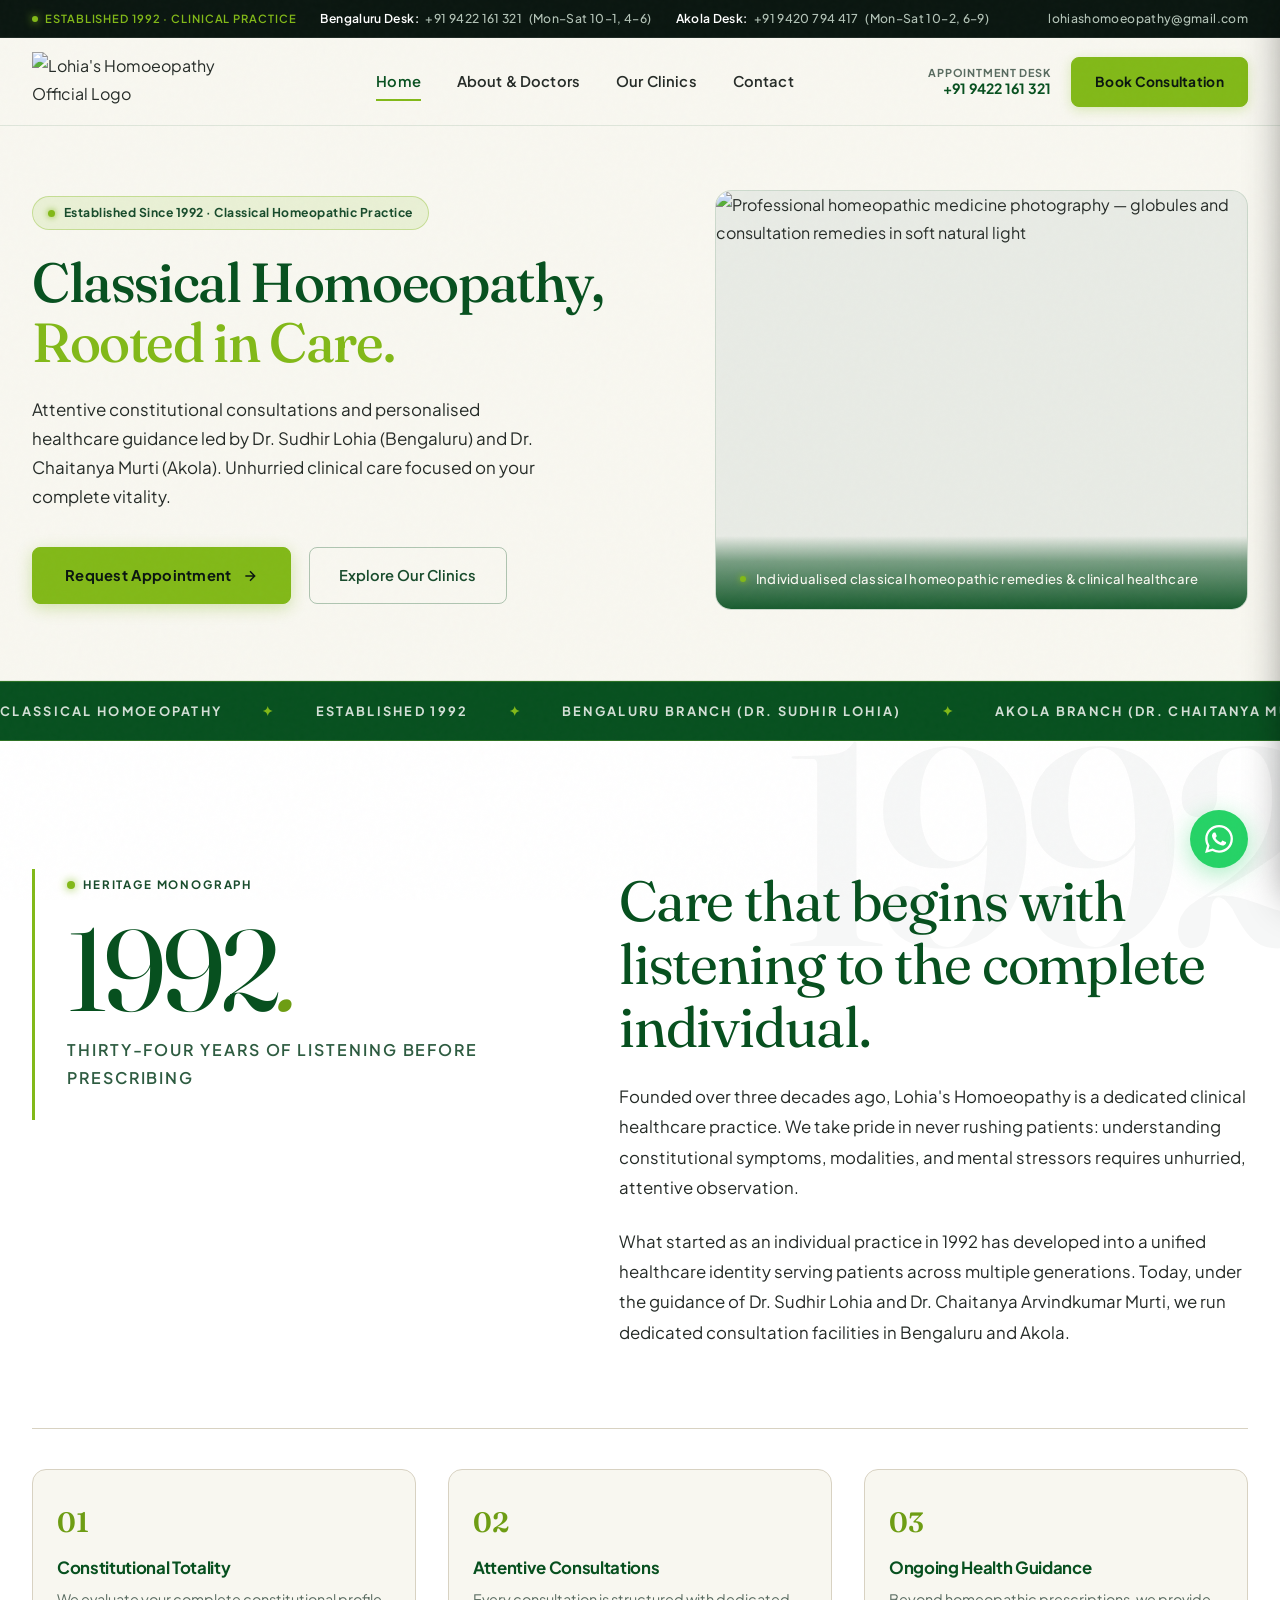
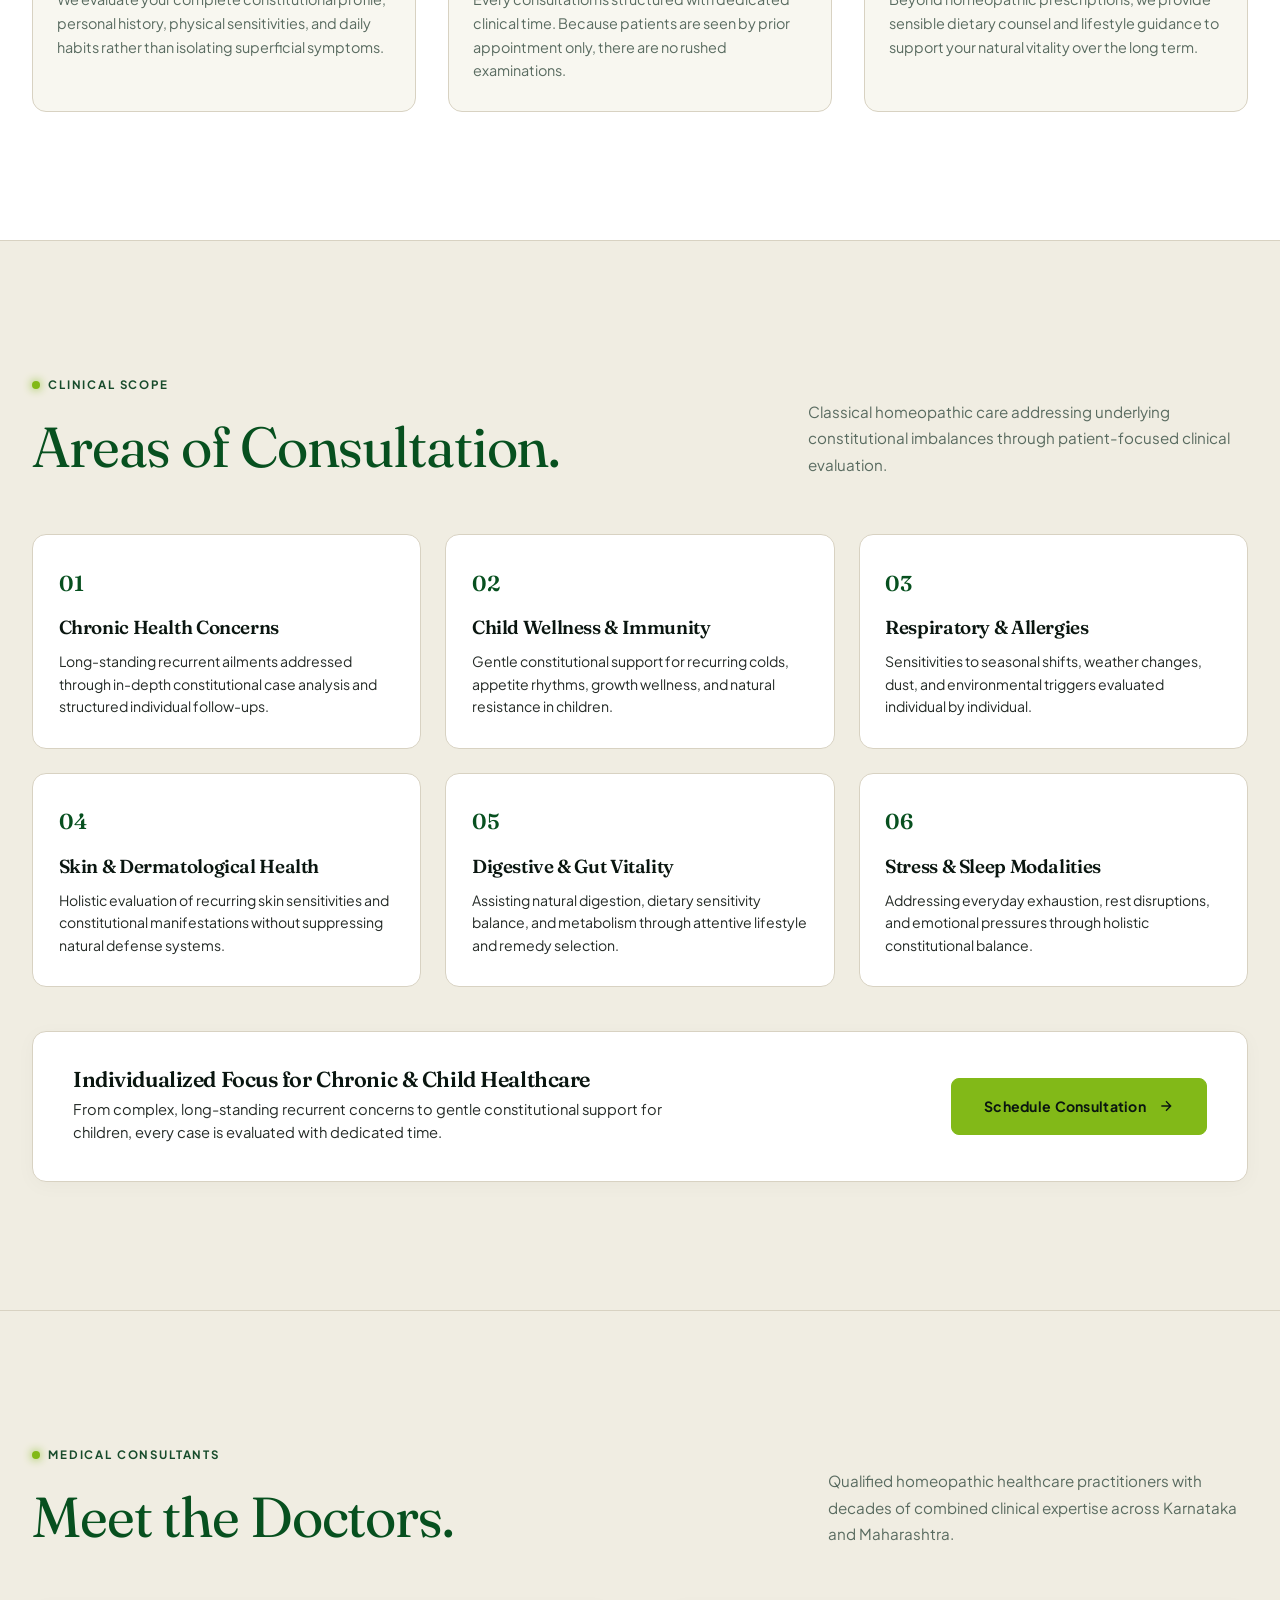
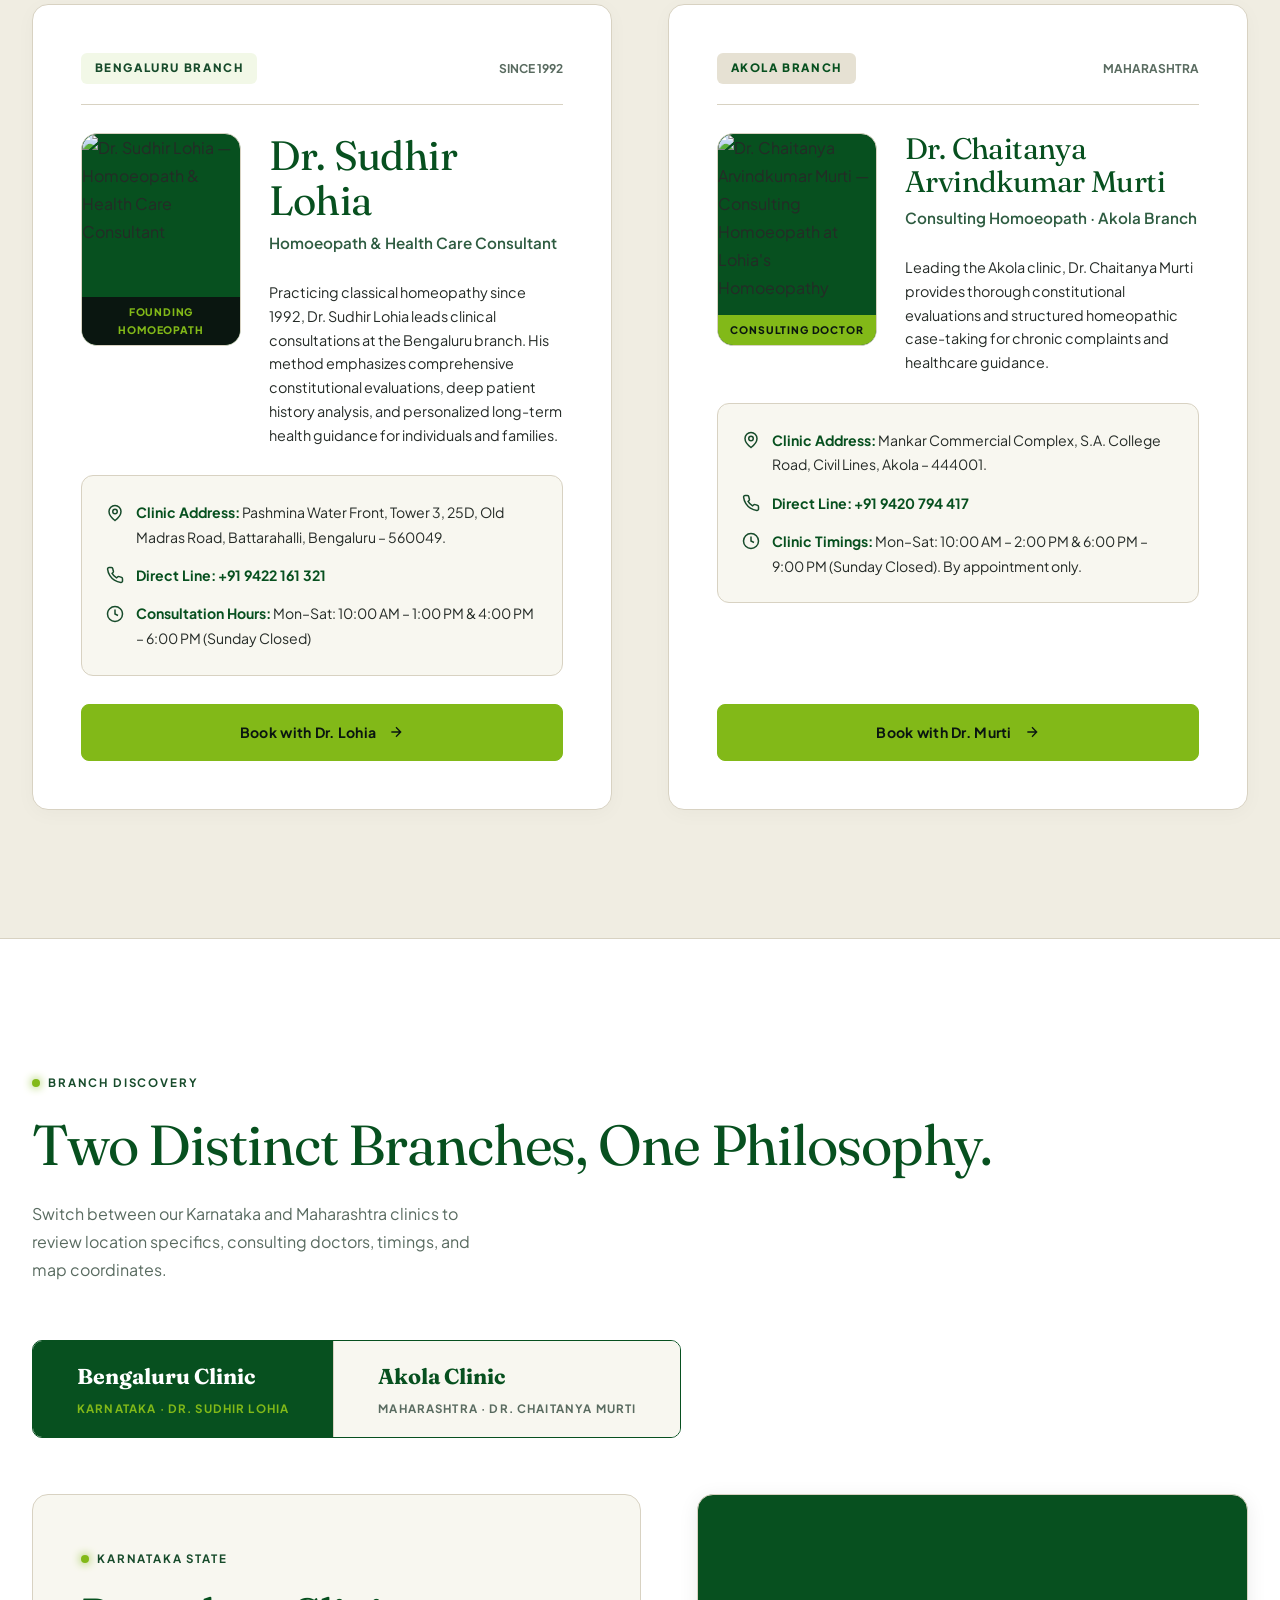
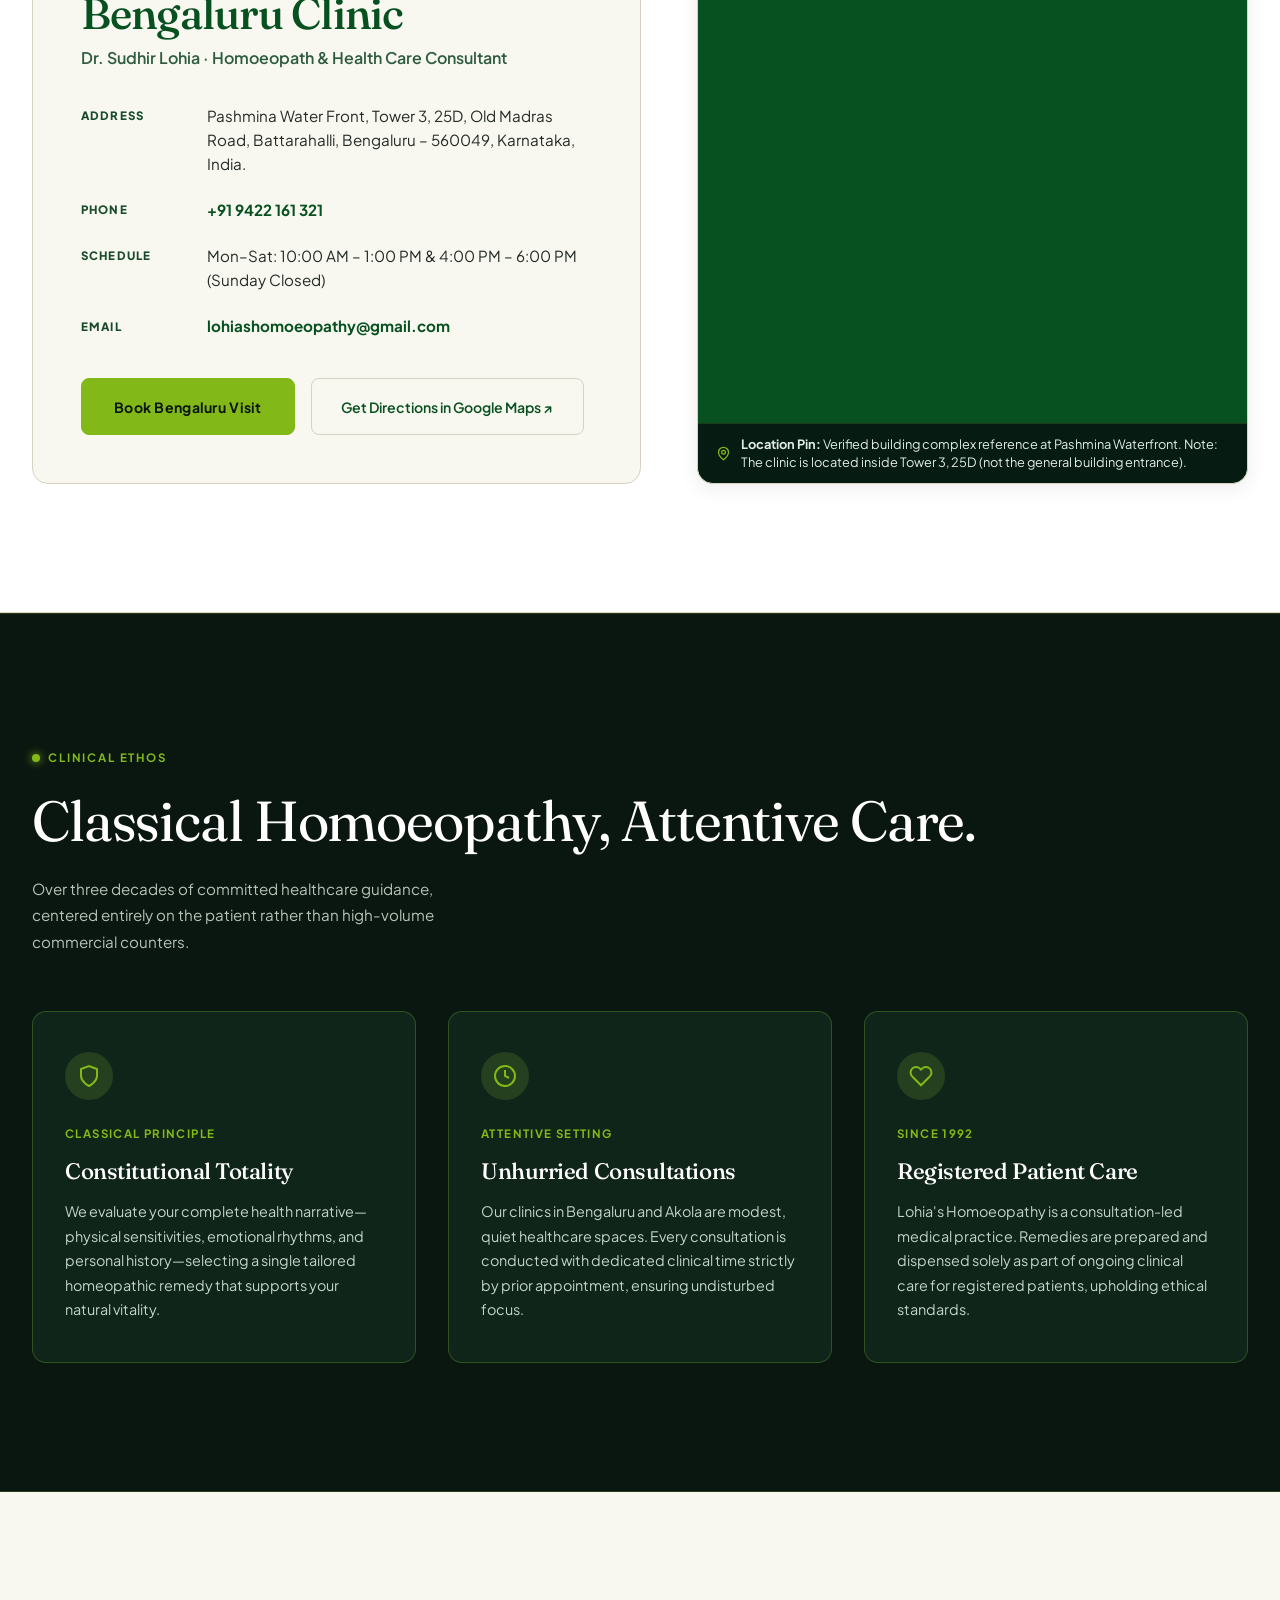
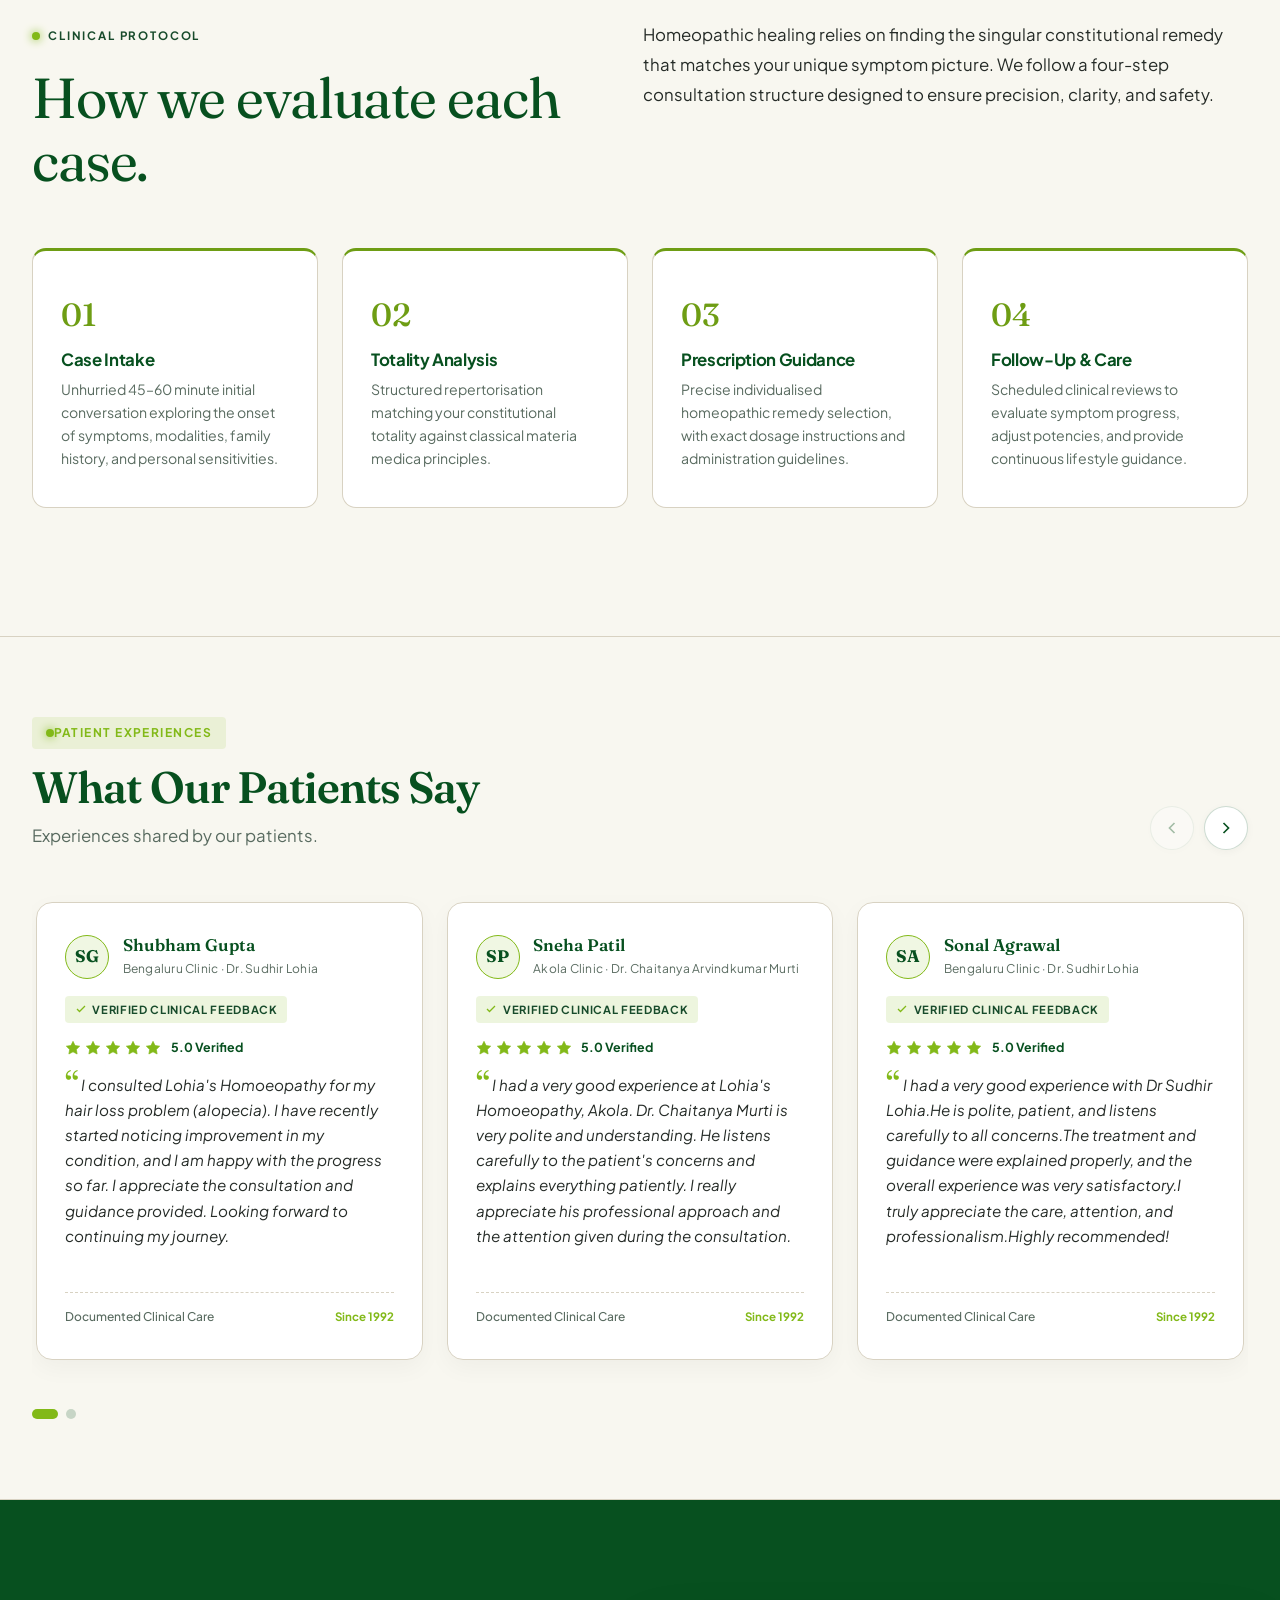
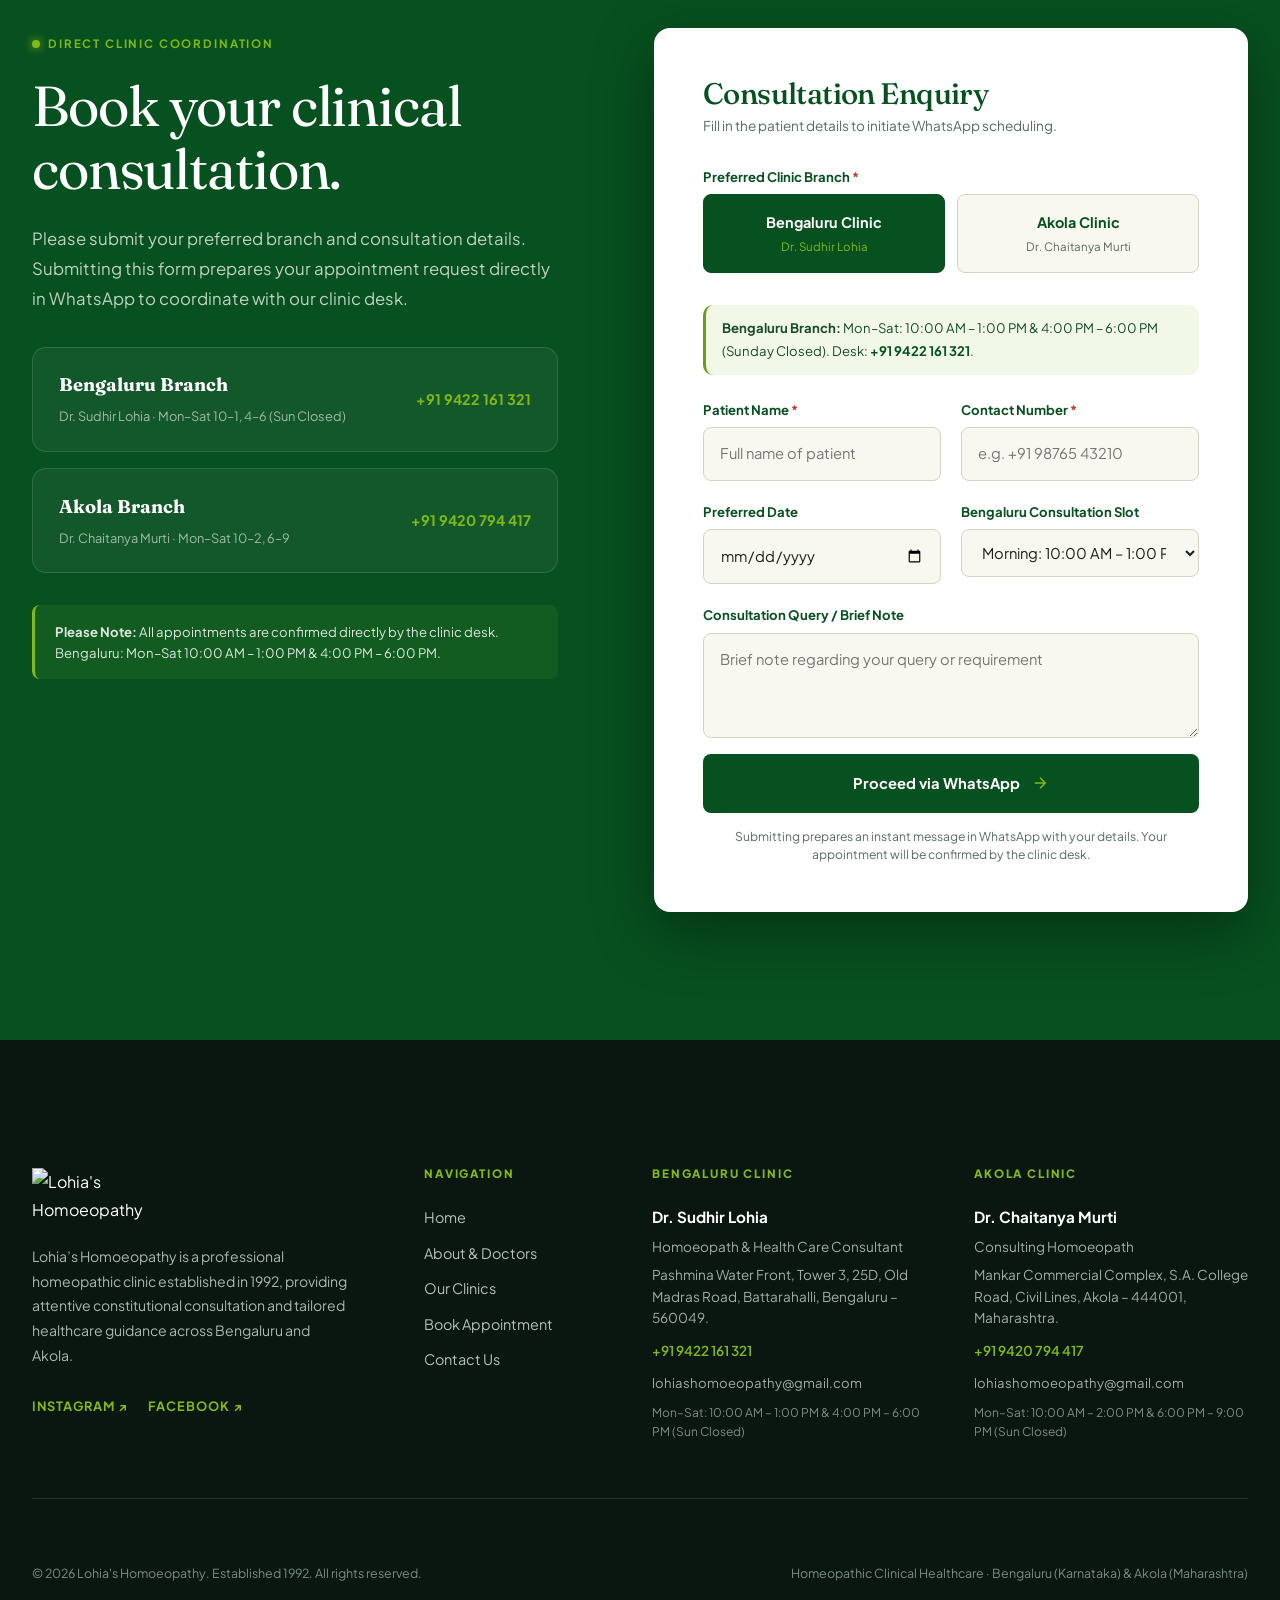
==== commit 4219ada3: "refactor: redesign site with botanical editorial theme and add dynamic JS modules" ====
--- a/index.html
+++ b/index.html
@@ -19,6 +19,13 @@
     content="Attentive classical homeopathic consultation and healthcare guidance. Dedicated clinics in Bengaluru and Akola. By appointment only.">
   <meta property="og:image"
     content="https://res.cloudinary.com/mgkpr2it/image/upload/v1795217665/4bece18e-454e-4bdf-8f9c-175ee4e5244e.jpg">
+
+  <!-- Favicon & Mobile Shortcuts (Official Logo Emblem) -->
+  <link rel="icon" type="image/png" sizes="32x32" href="favicon-32x32.png">
+  <link rel="icon" type="image/png" sizes="16x16" href="favicon-16x16.png">
+  <link rel="shortcut icon" href="favicon.ico">
+  <link rel="apple-touch-icon" sizes="180x180" href="apple-touch-icon.png">
+  <link rel="manifest" href="site.webmanifest">
 
   <!-- Google Fonts: Fraunces (Modern Botanical Editorial Display Serif) + Plus Jakarta Sans -->
   <link rel="preconnect" href="https://fonts.googleapis.com">
@@ -114,6 +121,10 @@
       <a href="index.html" class="header-brand" aria-label="Lohia's Homoeopathy Home">
         <img src="https://res.cloudinary.com/mgkpr2it/image/upload/v1795220510/fdc22116-5a44-416c-9e67-ab1f7a3a4d89.png"
           alt="Lohia's Homoeopathy Official Logo" class="header-logo-img" width="210" height="60" loading="eager">
+        <div class="header-brand-text">
+          <span class="header-brand-title"><span class="brand-lohia">LOHIA'S</span> <span class="brand-homoeo">HOMOEOPATHY</span></span>
+          <span class="header-brand-tagline">A Legacy of Care Since 1992</span>
+        </div>
       </a>
 
       <nav class="header-nav" aria-label="Primary Navigation">
@@ -151,7 +162,7 @@
         <a href="index.html">
           <img
             src="https://res.cloudinary.com/mgkpr2it/image/upload/v1795220510/fdc22116-5a44-416c-9e67-ab1f7a3a4d89.png"
-            alt="Lohia's Homoeopathy" class="header-logo-img" width="140" height="42">
+            alt="Lohia's Homoeopathy" class="header-logo-img" width="140" height="42" loading="lazy">
         </a>
         <button type="button" class="drawer-close" id="mobileDrawerClose" aria-label="Close menu">
           <svg width="24" height="24" viewBox="0 0 24 24" fill="none" stroke="currentColor" stroke-width="1.75">
@@ -226,7 +237,7 @@
         <!-- Right Column: Visually Dominant Medicine Image -->
         <div class="hero-image-column">
           <div class="hero-image-frame">
-            <img src="https://images.unsplash.com/photo-1608571423902-eed4a5ad8108?auto=format&fit=crop&w=1200&q=80"
+            <img src="https://res.cloudinary.com/mgkpr2it/image/upload/v1795534179/logo.png"
               alt="Professional homeopathic medicine photography — globules and consultation remedies in soft natural light"
               class="hero-dominant-img" width="640" height="490" fetchpriority="high" loading="eager">
 
@@ -433,13 +444,14 @@
                   1992</span>
               </div>
 
-              <!-- Profile with consistent placeholder -->
+              <!-- Profile: Dr. Sudhir Lohia -->
               <div class="doctor-with-portrait">
                 <div class="doctor-portrait-frame">
-                  <img src="assets/images/doctor-placeholder-lohia.svg"
-                    alt="Dr. Sudhir Lohia — Professional Profile Placeholder (Temporary reference image)" width="160"
-                    height="213" loading="lazy">
-                  <div class="portrait-verified-tag">Profile Reference</div>
+                  <img
+                    src="https://res.cloudinary.com/mgkpr2it/image/upload/v1795536555/8f7dd7d7-3ffa-4855-9950-4af8dde0e9bb.png"
+                    alt="Dr. Sudhir Lohia — Homoeopath &amp; Health Care Consultant" width="160" height="213"
+                    loading="lazy">
+                  <div class="portrait-verified-tag">Founding Homoeopath</div>
                 </div>
 
                 <div>
@@ -507,10 +519,11 @@
                   style="font-size: 0.75rem; color: var(--c-ink-muted); font-weight: 700; text-transform: uppercase;">Maharashtra</span>
               </div>
 
-              <!-- Profile with genuine photograph -->
+              <!-- Profile: Dr. Chaitanya Arvindkumar Murti -->
               <div class="doctor-with-portrait">
                 <div class="doctor-portrait-frame">
-                  <img src="https://res.cloudinary.com/mgkpr2it/image/upload/v1795217578/download.jpg"
+                  <img
+                    src="https://res.cloudinary.com/mgkpr2it/image/upload/v1795537121/2163dbe1-15b1-4bed-a356-aa89c691c375.png"
                     alt="Dr. Chaitanya Arvindkumar Murti — Consulting Homoeopath at Lohia's Homoeopathy" width="160"
                     height="213" loading="lazy">
                   <div class="portrait-verified-tag"
@@ -619,7 +632,7 @@
                   <div class="b-detail-row">
                     <span class="b-detail-label">Address</span>
                     <span class="b-detail-value">Pashmina Water Front, Tower 3, 25D, Old Madras Road, Battarahalli,
-                      Bengaluru, Karnataka – 560049, India.</span>
+                      Bengaluru – 560049, Karnataka, India.</span>
                   </div>
 
                   <div class="b-detail-row">
@@ -646,9 +659,9 @@
                   onclick="selectAppointmentBranch('bengaluru')">
                   Book Bengaluru Visit
                 </a>
-                <a href="https://maps.google.com/?q=Pashmina+Waterfront+Battarahalli+Bengaluru" target="_blank"
-                  rel="noopener noreferrer" class="btn-outline">
-                  Google Maps Directions ↗
+                <a href="https://www.google.com/maps/dir/?api=1&destination=Pashmina+Waterfront,+Old+Madras+Road,+Battarahalli,+Bengaluru+560049"
+                  target="_blank" rel="noopener noreferrer" class="btn-outline">
+                  Get Directions in Google Maps ↗
                 </a>
               </div>
             </div>
@@ -656,8 +669,15 @@
             <!-- Map View -->
             <div class="branch-map-frame">
               <iframe
-                src="https://www.google.com/maps/embed?pb=!1m18!1m12!1m3!1d3887.350811906233!2d77.71183207578278!3d13.01332831395893!2m3!1f0!2f0!3f0!3m2!1i1024!2i768!4f13.1!3m3!1m2!1s0x3bae11124488b399%3A0xe54d6fa7c6e61f2f!2sPashmina%20Waterfront!5e0!3m2!1sen!2sin!4v1700000000000"
-                title="Google Maps - Bengaluru Clinic" loading="lazy"></iframe>
+                src="https://maps.google.com/maps?q=Pashmina+Waterfront,+Old+Madras+Road,+Battarahalli,+Bengaluru+560049&amp;t=&amp;z=16&amp;ie=UTF8&amp;iwloc=&amp;output=embed"
+                title="Google Maps - Bengaluru Clinic Location Pin" loading="lazy"></iframe>
+              <div class="branch-map-note">
+                <svg width="15" height="15" viewBox="0 0 24 24" fill="none" stroke="currentColor" stroke-width="2">
+                  <path d="M20 10c0 6-8 12-8 12s-8-6-8-12a8 8 0 0 1 16 0Z" />
+                  <circle cx="12" cy="10" r="3" />
+                </svg>
+                <span><strong>Location Pin:</strong> Verified building complex reference at Pashmina Waterfront. Note: The clinic is located inside Tower 3, 25D (not the general building entrance).</span>
+              </div>
             </div>
           </div>
         </div>
@@ -705,9 +725,9 @@
                 <a href="#appointmentLounge" class="btn-botanical btn-lime" onclick="selectAppointmentBranch('akola')">
                   Book Akola Visit
                 </a>
-                <a href="https://maps.google.com/?q=Mankar+Commercial+Complex+SA+College+Road+Civil+Lines+Akola"
+                <a href="https://www.google.com/maps/dir/?api=1&destination=Mankar+Commercial+Complex,+S.A.+College+Road,+Civil+Lines,+Akola+444001"
                   target="_blank" rel="noopener noreferrer" class="btn-outline">
-                  Google Maps Directions ↗
+                  Get Directions in Google Maps ↗
                 </a>
               </div>
             </div>
@@ -715,8 +735,16 @@
             <!-- Map View -->
             <div class="branch-map-frame">
               <iframe
-                src="https://www.google.com/maps/embed?pb=!1m18!1m12!1m3!1d3732.5513515438843!2d77.00160007593504!3d20.70810009871787!2m3!1f0!2f0!3f0!3m2!1i1024!2i768!4f13.1!3m3!1m2!1s0x3bd7299a9b69b06f%3A0x6b447814b62dbd!2sCivil%20Lines%2C%20Akola%2C%20Maharashtra!5e0!3m2!1sen!2sin!4v1700000000000"
-                title="Google Maps - Akola Clinic" loading="lazy"></iframe>
+                src="https://maps.google.com/maps?q=Mankar+Commercial+Complex,+S.A.+College+Road,+Civil+Lines,+Akola+444001&amp;t=&amp;z=16&amp;ie=UTF8&amp;iwloc=&amp;output=embed"
+                title="Google Maps - Akola Clinic Location Pin" loading="lazy"></iframe>
+              <div class="branch-map-note">
+                <svg width="15" height="15" viewBox="0 0 24 24" fill="none" stroke="currentColor" stroke-width="2">
+                  <path d="M20 10c0 6-8 12-8 12s-8-6-8-12a8 8 0 0 1 16 0Z" />
+                  <circle cx="12" cy="10" r="3" />
+                </svg>
+                <span><strong>Location Pin:</strong> Verified building reference at Mankar Commercial Complex, S.A.
+                  College Road, Civil Lines.</span>
+              </div>
             </div>
           </div>
         </div>
@@ -1271,7 +1299,15 @@
       }
     }
 
-    // 7. WhatsApp Appointment Submission Handler
+    // 7. WhatsApp Appointment Submission Handler (Hardened)
+    function sanitizeFormInput(str, maxLen) {
+      if (!str || typeof str !== 'string') return '';
+      return str
+        .replace(/[\u0000-\u001F\u007F-\u009F]/g, '')
+        .trim()
+        .slice(0, maxLen || 200);
+    }
+
     function handleBotanicalSubmit(e) {
       e.preventDefault();
       var form = document.getElementById('botanicalAppointmentForm');
@@ -1284,34 +1320,35 @@
         return false;
       }
 
-      var branch = document.getElementById('formBranchValue') ? document.getElementById('formBranchValue').value : 'bengaluru';
-      var name = document.getElementById('pName') ? document.getElementById('pName').value.trim() : '';
-      var phone = document.getElementById('pPhone') ? document.getElementById('pPhone').value.trim() : '';
-      var date = document.getElementById('pDate') ? document.getElementById('pDate').value.trim() : '';
-      var message = document.getElementById('pMessage') ? document.getElementById('pMessage').value.trim() : '';
+      var rawBranch = document.getElementById('formBranchValue') ? document.getElementById('formBranchValue').value : 'bengaluru';
+      var branch = rawBranch === 'akola' ? 'akola' : 'bengaluru';
+      var name = sanitizeFormInput(document.getElementById('pName') ? document.getElementById('pName').value : '', 100);
+      var phone = sanitizeFormInput(document.getElementById('pPhone') ? document.getElementById('pPhone').value : '', 25);
+      var date = sanitizeFormInput(document.getElementById('pDate') ? document.getElementById('pDate').value : '', 30);
+      var message = sanitizeFormInput(document.getElementById('pMessage') ? document.getElementById('pMessage').value : '', 500);
 
       var time = '';
       if (branch === 'akola') {
         var slotEl = document.getElementById('pAkolaSlot');
-        time = slotEl ? slotEl.value : 'Morning: 10:00 AM – 2:00 PM';
+        time = sanitizeFormInput(slotEl ? slotEl.value : 'Morning: 10:00 AM – 2:00 PM', 60);
       } else {
         var timeEl = document.getElementById('pTime');
-        time = timeEl && timeEl.value.trim() !== '' ? timeEl.value.trim() : 'Morning: 10:00 AM – 1:00 PM';
+        time = sanitizeFormInput(timeEl && timeEl.value.trim() !== '' ? timeEl.value : 'Morning: 10:00 AM – 1:00 PM', 60);
       }
 
       // Basic validation
       if (!name || name.length < 2) {
         if (feedback) {
-          feedback.textContent = "Please enter the patient's full name.";
+          feedback.textContent = "Please enter the patient's full name (minimum 2 characters).";
           feedback.className = 'form-feedback-alert is-error';
         }
         return false;
       }
 
       var digits = phone.replace(/[^0-9]/g, '');
-      if (digits.length < 10) {
+      if (digits.length < 10 || digits.length > 15) {
         if (feedback) {
-          feedback.textContent = 'Please enter a valid contact phone number with at least 10 digits.';
+          feedback.textContent = 'Please enter a valid contact phone number with 10 to 15 digits.';
           feedback.className = 'form-feedback-alert is-error';
         }
         return false;
@@ -1323,7 +1360,7 @@
       var textMsg = "Hello Lohia's Homoeopathy,\n\n";
       textMsg += "I would like to enquire about a homeopathic consultation appointment.\n\n";
       textMsg += "• Patient Name: " + name + "\n";
-      textMsg += "• Contact Number: " + phone + "\n";
+      textMsg += "• Contact Number: " + digits + "\n";
       textMsg += "• Branch: " + branchTitle + "\n";
       if (date) textMsg += "• Preferred Date: " + date + "\n";
       if (time) textMsg += "• Preferred Time / Slot: " + time + "\n";
@@ -1332,6 +1369,11 @@
 
       var waUrl = "https://wa.me/" + targetWhatsapp + "?text=" + encodeURIComponent(textMsg);
 
+      // Security validation on WhatsApp redirect target
+      if (!waUrl.startsWith("https://wa.me/")) {
+        return false;
+      }
+
       if (feedback) {
         feedback.textContent = "Connecting to WhatsApp to coordinate directly with our clinic desk. Your appointment will be confirmed by the clinic.";
         feedback.className = 'form-feedback-alert is-success';
--- a/css/botanical-editorial.css
+++ b/css/botanical-editorial.css
@@ -53,12 +53,24 @@
   --sp-xl: 5rem;
   --sp-2xl: 8rem;
 
-  /* Layout */
+  /* Layout & Corner System */
   --container-max: 1300px;
   --container-wide: 1440px;
-  --radius-xs: 2px;
-  --radius-sm: 4px;
-  --radius-md: 8px;
+  --radius-badge: 4px;
+  --radius-tag: 6px;
+  --radius-btn: 8px;
+  --radius-input: 8px;
+  --radius-card-sm: 10px;
+  --radius-card: 14px;
+  --radius-frame: 16px;
+  --radius-modal: 16px;
+
+  /* Semantic Scale Aliases */
+  --radius-xs: var(--radius-tag);
+  --radius-sm: var(--radius-btn);
+  --radius-md: var(--radius-card);
+  --radius-lg: var(--radius-frame);
+  --radius-xl: 20px;
 
   /* Transitions */
   --tr-fast: 0.2s cubic-bezier(0.16, 1, 0.3, 1);
@@ -238,7 +250,7 @@
   font-size: 0.88rem;
   font-weight: 600;
   letter-spacing: 0.02em;
-  border-radius: var(--radius-xs);
+  border-radius: var(--radius-btn);
   border: 1px solid var(--c-botanical-deep);
   position: relative;
   overflow: hidden;
@@ -296,7 +308,7 @@
   border: 1px solid var(--c-ivory-border);
   font-size: 0.88rem;
   font-weight: 600;
-  border-radius: var(--radius-xs);
+  border-radius: var(--radius-btn);
   cursor: pointer;
   transition: all var(--tr-fast);
 }
@@ -426,6 +438,24 @@
   flex-shrink: 0;
 }
 
+/* Mobile brand text hidden on desktop */
+.header-brand-text {
+  display: none;
+}
+.brand-lohia {
+  color: #82B918;
+  font-weight: 800;
+}
+.brand-homoeo {
+  color: #07501F;
+  font-weight: 800;
+  letter-spacing: 0.025em;
+  text-transform: uppercase;
+}
+.header-brand-tagline {
+  color: #555555;
+}
+
 .header-logo-img {
   height: 60px;
   width: auto;
@@ -523,7 +553,7 @@
   background-color: var(--c-lime);
   color: #0A1610;
   border-color: var(--c-lime);
-  border-radius: var(--radius-xs);
+  border-radius: var(--radius-btn);
   box-shadow: 0 3px 12px rgba(130, 185, 24, 0.28);
 }
 
@@ -541,7 +571,7 @@
   border: 1px solid rgba(7, 80, 31, 0.2);
   padding: 0.55rem;
   cursor: pointer;
-  border-radius: var(--radius-xs);
+  border-radius: var(--radius-btn);
   color: var(--c-deep-green);
 }
 
@@ -567,6 +597,8 @@
   box-shadow: -10px 0 40px rgba(0, 0, 0, 0.45);
   box-sizing: border-box;
   overflow-y: auto;
+  border-top-left-radius: var(--radius-modal);
+  border-bottom-left-radius: var(--radius-modal);
 }
 
 .mobile-editorial-drawer.is-open,
@@ -839,7 +871,7 @@
   background-color: var(--c-lime);
   color: #0A1610;
   border: 1px solid var(--c-lime);
-  border-radius: var(--radius-xs);
+  border-radius: var(--radius-btn);
   font-family: var(--font-sans);
   font-size: 0.92rem;
   font-weight: 700;
@@ -865,7 +897,7 @@
   background: transparent;
   color: var(--c-forest-green);
   border: 1.5px solid rgba(7, 80, 31, 0.3);
-  border-radius: var(--radius-xs);
+  border-radius: var(--radius-btn);
   font-family: var(--font-sans);
   font-size: 0.92rem;
   font-weight: 600;
@@ -888,8 +920,9 @@
 
 .hero-image-frame {
   position: relative;
-  border-radius: 10px;
+  border-radius: var(--radius-frame);
   overflow: hidden;
+  -webkit-mask-image: -webkit-radial-gradient(white, black);
   background: #E8EBE5;
   box-shadow: 0 16px 42px rgba(7, 80, 31, 0.12);
   border: 1px solid rgba(7, 80, 31, 0.12);
@@ -900,6 +933,7 @@
   width: 100%;
   height: 100%;
   object-fit: cover;
+  border-radius: var(--radius-frame);
   display: block;
   transition: transform 0.8s cubic-bezier(0.16, 1, 0.3, 1);
 }
@@ -1067,7 +1101,7 @@
   padding: 1.75rem 1.5rem;
   background: var(--c-ivory);
   border: 1px solid var(--c-ivory-border);
-  border-radius: var(--radius-xs);
+  border-radius: var(--radius-card);
   transition: all var(--tr-fast);
 }
 
@@ -1119,7 +1153,7 @@
 .speciality-item {
   background: var(--c-white);
   border: 1px solid var(--c-ivory-border);
-  border-radius: var(--radius-xs);
+  border-radius: var(--radius-card);
   padding: 1.85rem 1.6rem;
   transition: all var(--tr-fast);
   display: flex;
@@ -1161,7 +1195,7 @@
   margin-top: 2.75rem;
   background: var(--c-white);
   border: 1px solid var(--c-ivory-border);
-  border-radius: var(--radius-xs);
+  border-radius: var(--radius-card);
   padding: 2.25rem 2.5rem;
   display: flex;
   align-items: center;
@@ -1215,7 +1249,7 @@
 .doctor-monograph-block {
   background: var(--c-white);
   border: 1px solid var(--c-ivory-border);
-  border-radius: var(--radius-xs);
+  border-radius: var(--radius-frame);
   padding: 3rem;
   position: relative;
   display: flex;
@@ -1246,7 +1280,7 @@
   color: var(--c-botanical-forest);
   background: var(--c-lime-soft);
   padding: 0.35rem 0.85rem;
-  border-radius: var(--radius-xs);
+  border-radius: var(--radius-tag);
 }
 
 .doctor-full-name {
@@ -1279,7 +1313,7 @@
   padding: 1.5rem;
   background: var(--c-ivory);
   border: 1px solid var(--c-ivory-border);
-  border-radius: var(--radius-xs);
+  border-radius: 12px;
   margin-bottom: 1.75rem;
 }
 
@@ -1321,8 +1355,9 @@
 
 .doctor-portrait-frame {
   position: relative;
-  border-radius: var(--radius-xs);
+  border-radius: 16px;
   overflow: hidden;
+  -webkit-mask-image: -webkit-radial-gradient(white, black);
   border: 1px solid var(--c-ivory-border);
   background: var(--c-botanical-deep);
   box-shadow: 0 8px 24px rgba(18, 40, 29, 0.1);
@@ -1334,6 +1369,8 @@
   width: 100%;
   aspect-ratio: 3 / 4;
   object-fit: cover;
+  object-position: center 20%;
+  border-radius: 16px;
   display: block;
 }
 
@@ -1752,7 +1789,7 @@
   display: inline-flex;
   gap: 0;
   border: 1px solid var(--c-botanical-deep);
-  border-radius: var(--radius-xs);
+  border-radius: 10px;
   overflow: hidden;
   margin-bottom: 3.5rem;
 }
@@ -1829,7 +1866,7 @@
 .branch-editorial-info {
   background: var(--c-ivory);
   border: 1px solid var(--c-ivory-border);
-  border-radius: var(--radius-xs);
+  border-radius: var(--radius-frame);
   padding: 3rem;
   display: flex;
   flex-direction: column;
@@ -1894,19 +1931,43 @@
 /* Branch Map Box */
 .branch-map-frame {
   border: 1px solid var(--c-ivory-border);
-  border-radius: var(--radius-xs);
+  border-radius: 16px;
   overflow: hidden;
   height: 100%;
   min-height: 420px;
   background: var(--c-botanical-deep);
   position: relative;
+  display: flex;
+  flex-direction: column;
+  box-shadow: 0 4px 20px rgba(7, 26, 18, 0.08);
 }
 
 .branch-map-frame iframe {
   width: 100%;
   height: 100%;
+  flex: 1;
+  min-height: 370px;
   border: 0;
   display: block;
+}
+
+.branch-map-note {
+  display: flex;
+  align-items: center;
+  gap: 0.6rem;
+  padding: 0.75rem 1.15rem;
+  background: rgba(7, 26, 18, 0.95);
+  color: #E2ECE5;
+  font-size: 0.8rem;
+  line-height: 1.4;
+  border-top: 1px solid rgba(130, 185, 24, 0.2);
+  border-bottom-left-radius: 15px;
+  border-bottom-right-radius: 15px;
+}
+
+.branch-map-note svg {
+  flex-shrink: 0;
+  color: var(--c-lime, #82B918);
 }
 
 /* ==========================================================================
@@ -1944,7 +2005,7 @@
 .ethos-editorial-card {
   background: rgba(18, 40, 29, 0.85);
   border: 1px solid rgba(152, 212, 55, 0.25);
-  border-radius: var(--radius-xs);
+  border-radius: var(--radius-card);
   padding: 2.5rem 2rem;
   display: flex;
   flex-direction: column;
@@ -2025,7 +2086,7 @@
   padding: 2.25rem 1.75rem;
   background: var(--c-white);
   border: 1px solid var(--c-ivory-border);
-  border-radius: var(--radius-xs);
+  border-radius: var(--radius-card);
   border-top: 3px solid var(--c-lime-dark);
   transition: transform var(--tr-fast);
 }
@@ -2102,7 +2163,7 @@
   padding: 1.35rem 1.65rem;
   background: rgba(255, 255, 255, 0.05);
   border: 1px solid rgba(255, 255, 255, 0.12);
-  border-radius: var(--radius-xs);
+  border-radius: var(--radius-card);
   display: flex;
   align-items: center;
   justify-content: space-between;
@@ -2135,6 +2196,7 @@
   padding: 1rem 1.25rem;
   background: rgba(152, 212, 55, 0.08);
   border-left: 3px solid var(--c-lime);
+  border-radius: var(--radius-btn);
   font-size: 0.82rem;
   color: #DDE7DF;
   line-height: 1.6;
@@ -2144,7 +2206,7 @@
 .lounge-form-card {
   background: var(--c-white);
   color: var(--c-ink-soft);
-  border-radius: var(--radius-xs);
+  border-radius: var(--radius-frame);
   padding: 3rem;
   box-shadow: 0 20px 60px rgba(0, 0, 0, 0.35);
   border: 1px solid rgba(255, 255, 255, 0.2);
@@ -2177,7 +2239,7 @@
   color: var(--c-botanical-deep);
   font-size: 0.9rem;
   font-weight: 700;
-  border-radius: var(--radius-xs);
+  border-radius: var(--radius-btn);
   cursor: pointer;
   text-align: center;
   transition: all var(--tr-fast);
@@ -2208,7 +2270,7 @@
   font-size: 0.82rem;
   color: var(--c-botanical-forest);
   margin-bottom: 1.5rem;
-  border-radius: var(--radius-xs);
+  border-radius: var(--radius-card-sm);
 }
 
 .f-notice-banner a {
@@ -2251,7 +2313,7 @@
   font-size: 0.92rem;
   border: 1px solid var(--c-ivory-border);
   background: var(--c-ivory);
-  border-radius: var(--radius-xs);
+  border-radius: var(--radius-input);
   color: var(--c-ink);
   transition: all var(--tr-fast);
 }
@@ -2279,7 +2341,7 @@
   background: var(--c-botanical-deep);
   color: var(--c-white);
   border: none;
-  border-radius: var(--radius-xs);
+  border-radius: var(--radius-btn);
   font-size: 0.92rem;
   font-weight: 700;
   cursor: pointer;
@@ -2312,7 +2374,7 @@
 .form-feedback-alert {
   display: none;
   padding: 0.9rem 1.15rem;
-  border-radius: var(--radius-xs);
+  border-radius: var(--radius-btn);
   font-size: 0.85rem;
   margin-bottom: 1.25rem;
 }
@@ -2551,6 +2613,10 @@
   .header-nav, .header-phone-quick, .header-cta-btn {
     display: none !important;
   }
+  .header-cta-group {
+    margin-left: auto;
+    flex-shrink: 0;
+  }
   .mobile-nav-toggle {
     display: flex;
     min-width: 44px;
@@ -2558,8 +2624,58 @@
     align-items: center;
     justify-content: center;
   }
-  .brand-logo-img {
-    height: 46px;
+  .header-brand {
+    display: inline-flex;
+    align-items: center;
+    gap: 0.65rem;
+    text-decoration: none;
+    min-width: 0;
+    flex-shrink: 1;
+  }
+  .header-brand-text {
+    display: flex;
+    flex-direction: column;
+    justify-content: center;
+    line-height: 1.15;
+    text-align: left;
+    min-width: 0;
+  }
+  .header-brand-title {
+    font-family: var(--font-sans, 'Plus Jakarta Sans', sans-serif);
+    font-size: 0.88rem;
+    font-weight: 800;
+    white-space: nowrap;
+    line-height: 1.15;
+    display: inline-flex;
+    align-items: baseline;
+    gap: 0.28em;
+  }
+  .brand-lohia {
+    color: #82B918;
+    font-weight: 800;
+  }
+  .brand-homoeo {
+    color: #07501F;
+    font-weight: 800;
+    letter-spacing: 0.025em;
+    text-transform: uppercase;
+  }
+  .header-brand-tagline {
+    font-family: var(--font-sans, 'Plus Jakarta Sans', sans-serif);
+    font-size: 0.68rem;
+    font-weight: 500;
+    color: #555555;
+    letter-spacing: 0.01em;
+    white-space: nowrap;
+    line-height: 1.15;
+    margin-top: 1px;
+  }
+  .brand-logo-img, .header-logo-img {
+    height: 42px;
+    width: auto;
+    max-width: 130px;
+    object-fit: contain;
+    flex-shrink: 0;
   }
   .hero-headline {
     font-size: clamp(2.3rem, 6.5vw, 3.2rem);
@@ -2683,8 +2799,13 @@
     width: 130px;
     height: 170px;
     aspect-ratio: 3 / 4;
+    border-radius: 14px;
     flex-shrink: 0;
     margin-bottom: 0.25rem;
+  }
+  .doctor-portrait-frame img {
+    border-radius: 14px;
+    object-position: center 20%;
   }
   .doctor-monograph-block .btn-hero-secondary,
   .doctor-monograph-block .btn-hero-primary {
@@ -2767,13 +2888,76 @@
   }
 }
 
+@media (max-width: 430px) {
+  .header-container {
+    padding-inline: 0.85rem;
+  }
+  .header-brand {
+    gap: 0.5rem;
+  }
+  .brand-logo-img, .header-logo-img {
+    height: 38px;
+    max-width: 115px;
+  }
+  .header-brand-title {
+    font-size: 0.82rem;
+    letter-spacing: 0.015em;
+  }
+  .header-brand-tagline {
+    font-size: 0.64rem;
+  }
+}
+
+@media (max-width: 390px) {
+  .header-container {
+    padding-inline: 0.75rem;
+  }
+  .header-brand {
+    gap: 0.45rem;
+  }
+  .brand-logo-img, .header-logo-img {
+    height: 36px;
+    max-width: 105px;
+  }
+  .header-brand-title {
+    font-size: 0.78rem;
+    letter-spacing: 0.01em;
+  }
+  .header-brand-tagline {
+    font-size: 0.61rem;
+  }
+  .mobile-nav-toggle {
+    min-width: 40px;
+    min-height: 40px;
+    padding: 0.45rem;
+  }
+}
+
 @media (max-width: 360px) {
   .container, .container-wide {
     padding-inline: 1rem;
   }
-  .brand-logo-img {
-    height: 38px;
-    max-width: 150px;
+  .header-container {
+    padding-inline: 0.65rem;
+  }
+  .header-brand {
+    gap: 0.4rem;
+  }
+  .header-brand-title {
+    font-size: 0.74rem;
+    letter-spacing: 0.01em;
+  }
+  .header-brand-tagline {
+    font-size: 0.58rem;
+  }
+  .mobile-nav-toggle {
+    min-width: 38px;
+    min-height: 38px;
+    padding: 0.4rem;
+  }
+  .brand-logo-img, .header-logo-img {
+    height: 32px;
+    max-width: 95px;
   }
   .hero-headline {
     font-size: 1.95rem;
@@ -2788,6 +2972,13 @@
   .doctor-portrait-frame {
     width: 110px;
     height: 145px;
+    border-radius: 14px;
+    overflow: hidden;
+  }
+  .doctor-portrait-frame img {
+    border-radius: 14px;
+    object-fit: cover;
+    object-position: center 20%;
   }
   .doctor-monograph-block {
     padding: 1.5rem 1rem;
@@ -2796,3 +2987,28 @@
     padding: 1.5rem 1rem;
   }
 }
+
+@media (max-width: 330px) {
+  .header-container {
+    padding-inline: 0.5rem;
+  }
+  .header-brand {
+    gap: 0.35rem;
+  }
+  .brand-logo-img, .header-logo-img {
+    height: 29px;
+    max-width: 86px;
+  }
+  .header-brand-title {
+    font-size: 0.68rem;
+    letter-spacing: 0.005em;
+  }
+  .header-brand-tagline {
+    font-size: 0.52rem;
+  }
+  .mobile-nav-toggle {
+    min-width: 36px;
+    min-height: 36px;
+    padding: 0.35rem;
+  }
+}
